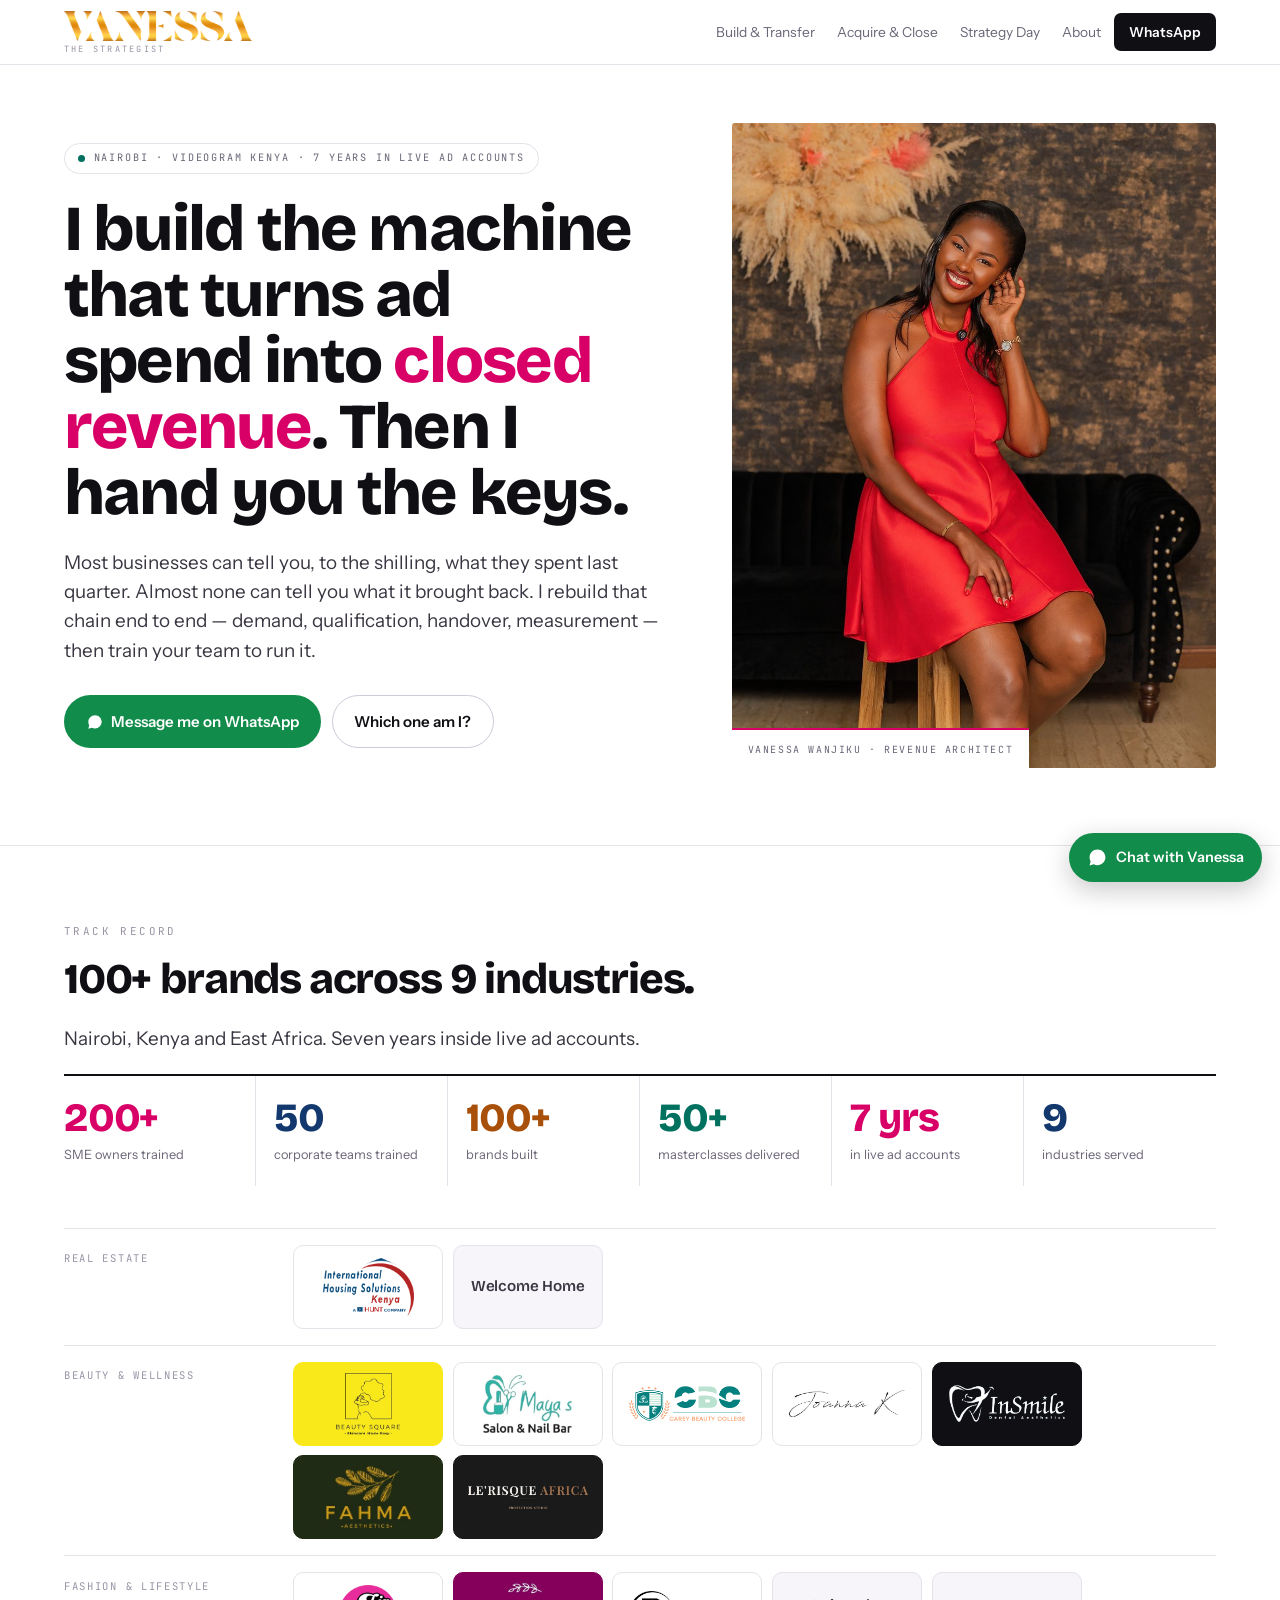
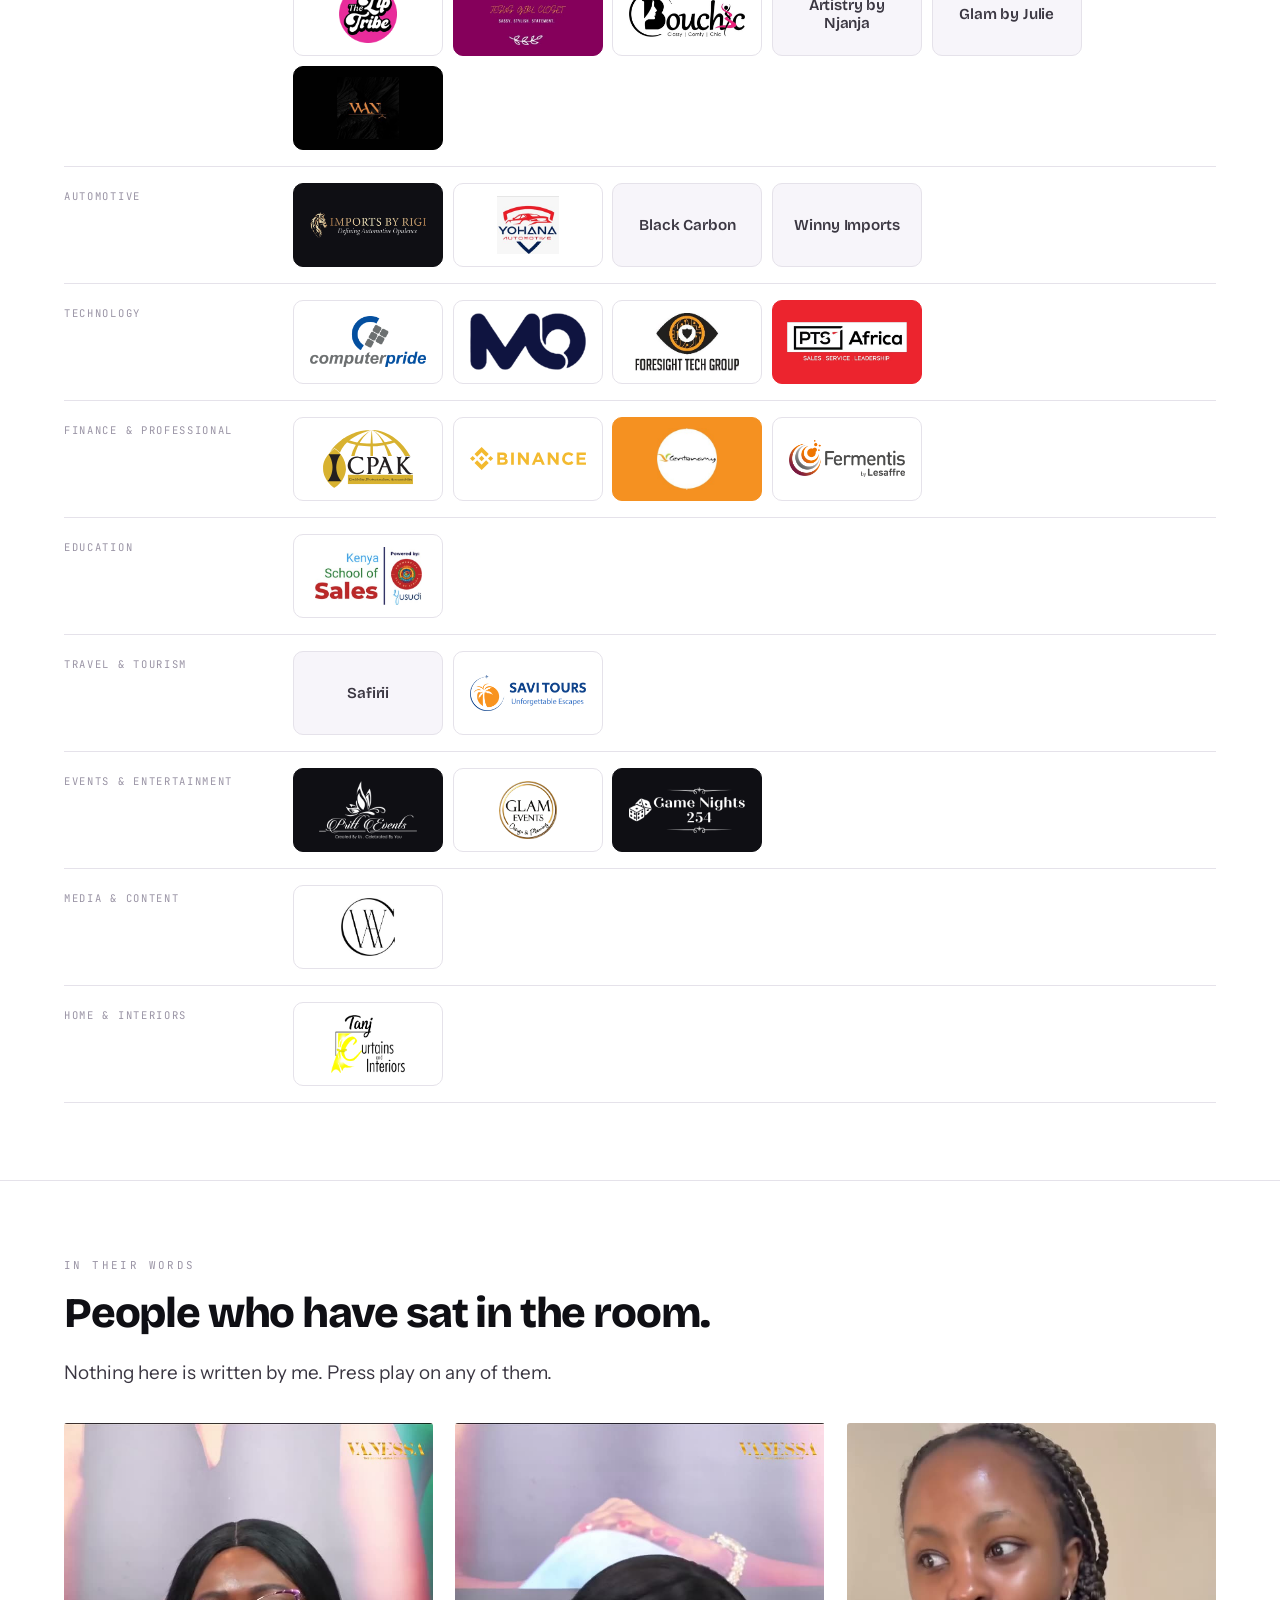
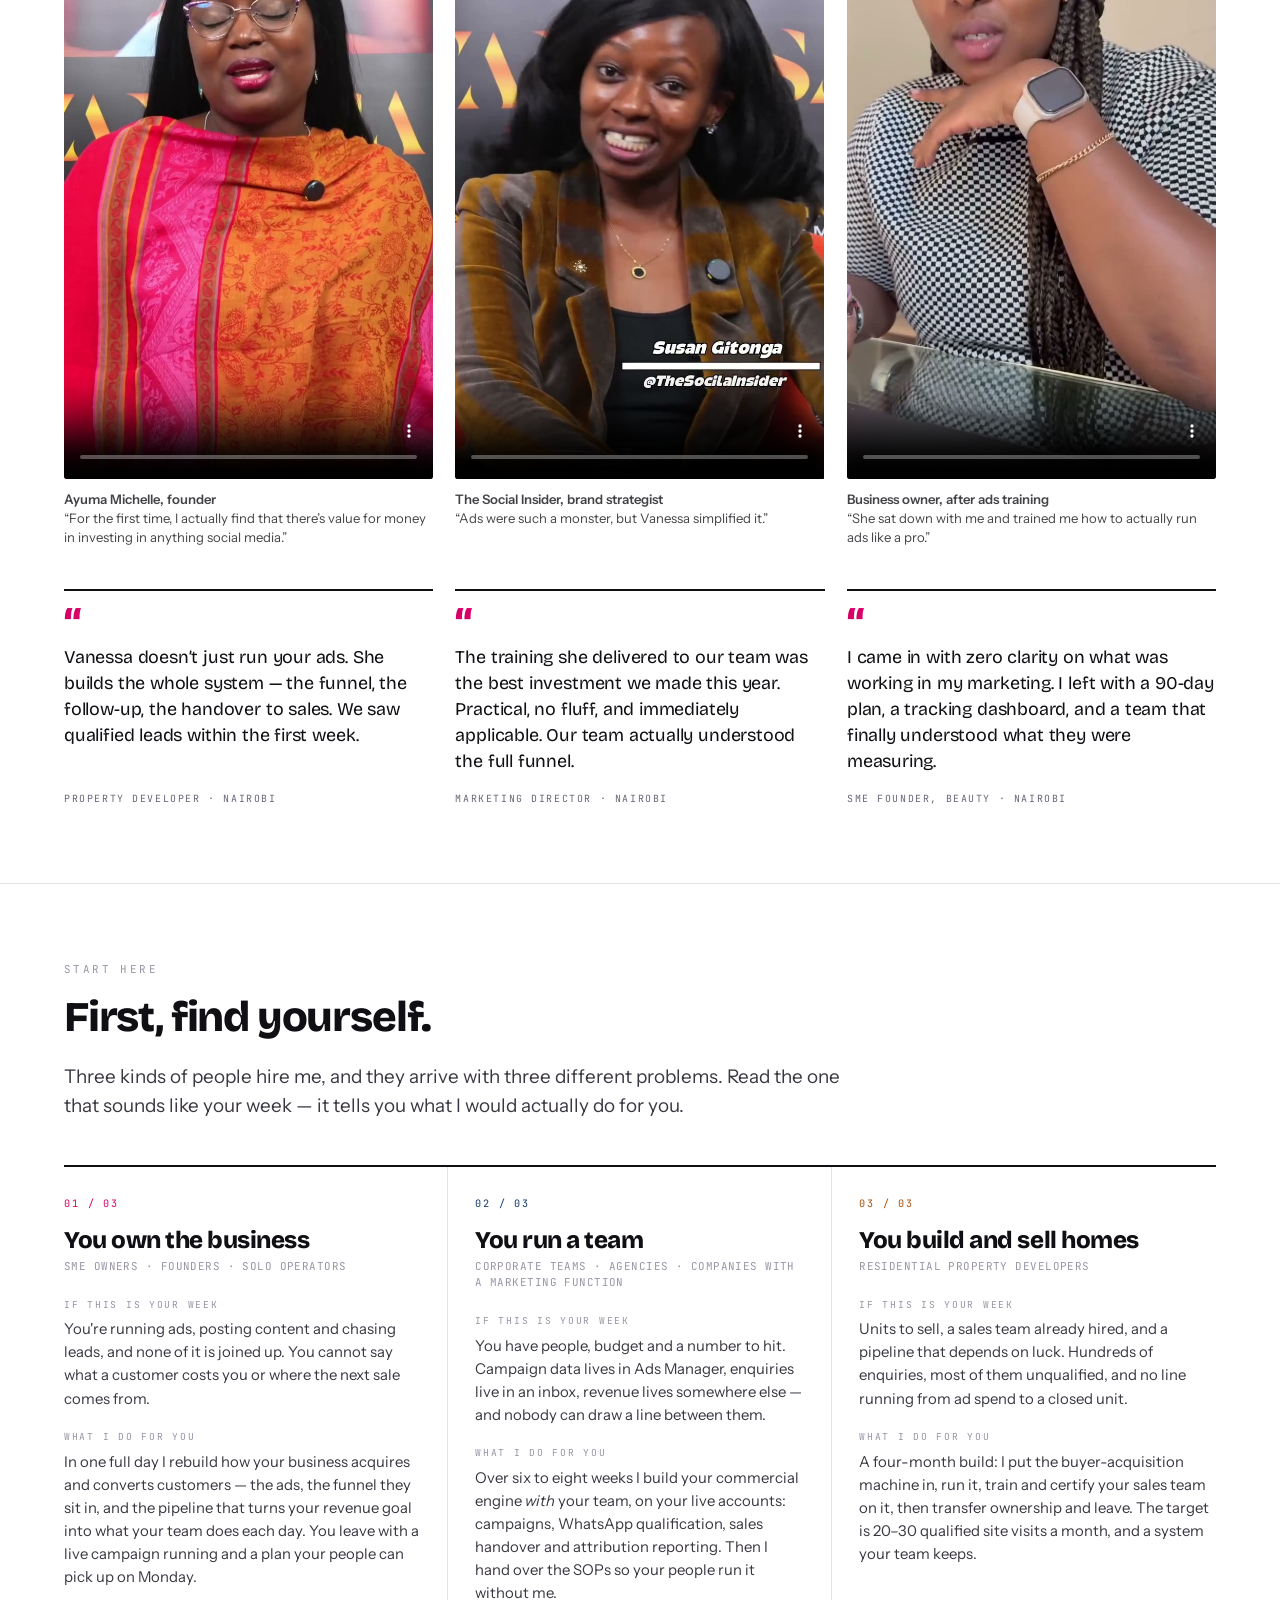
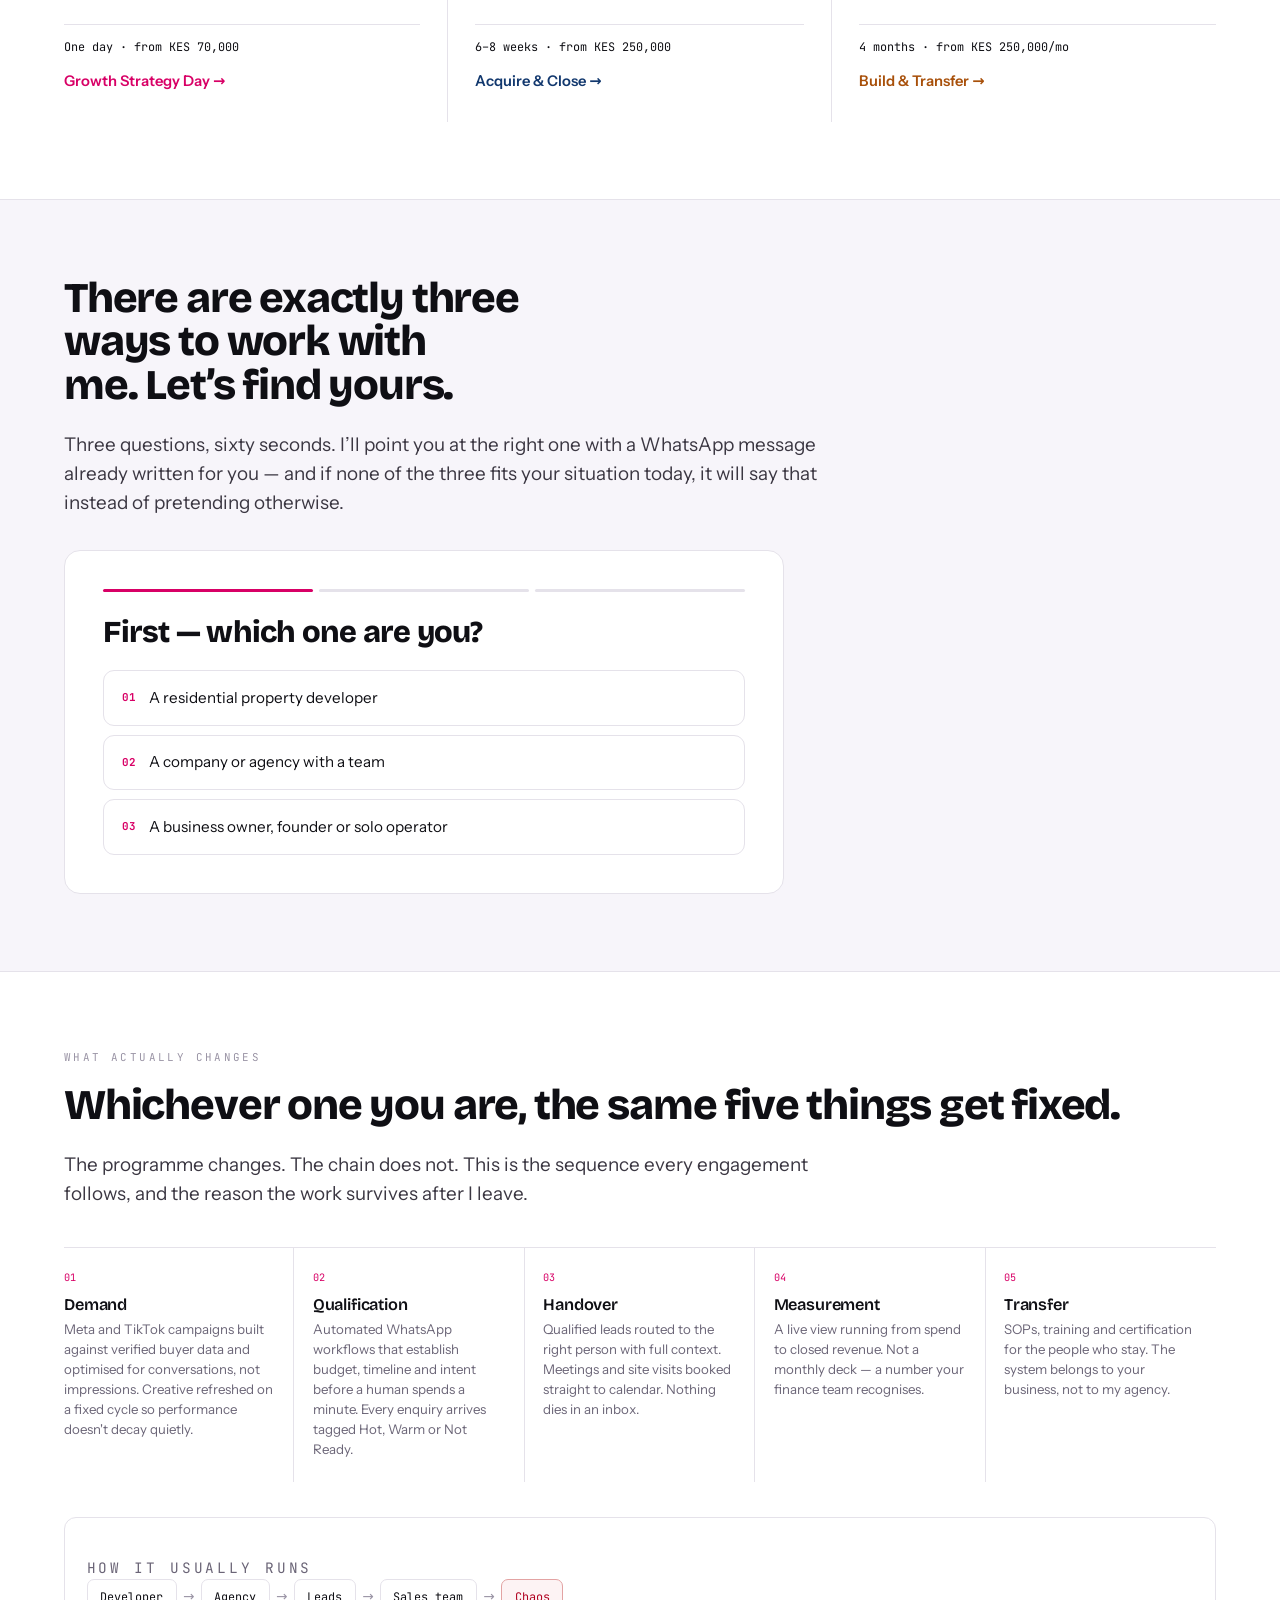
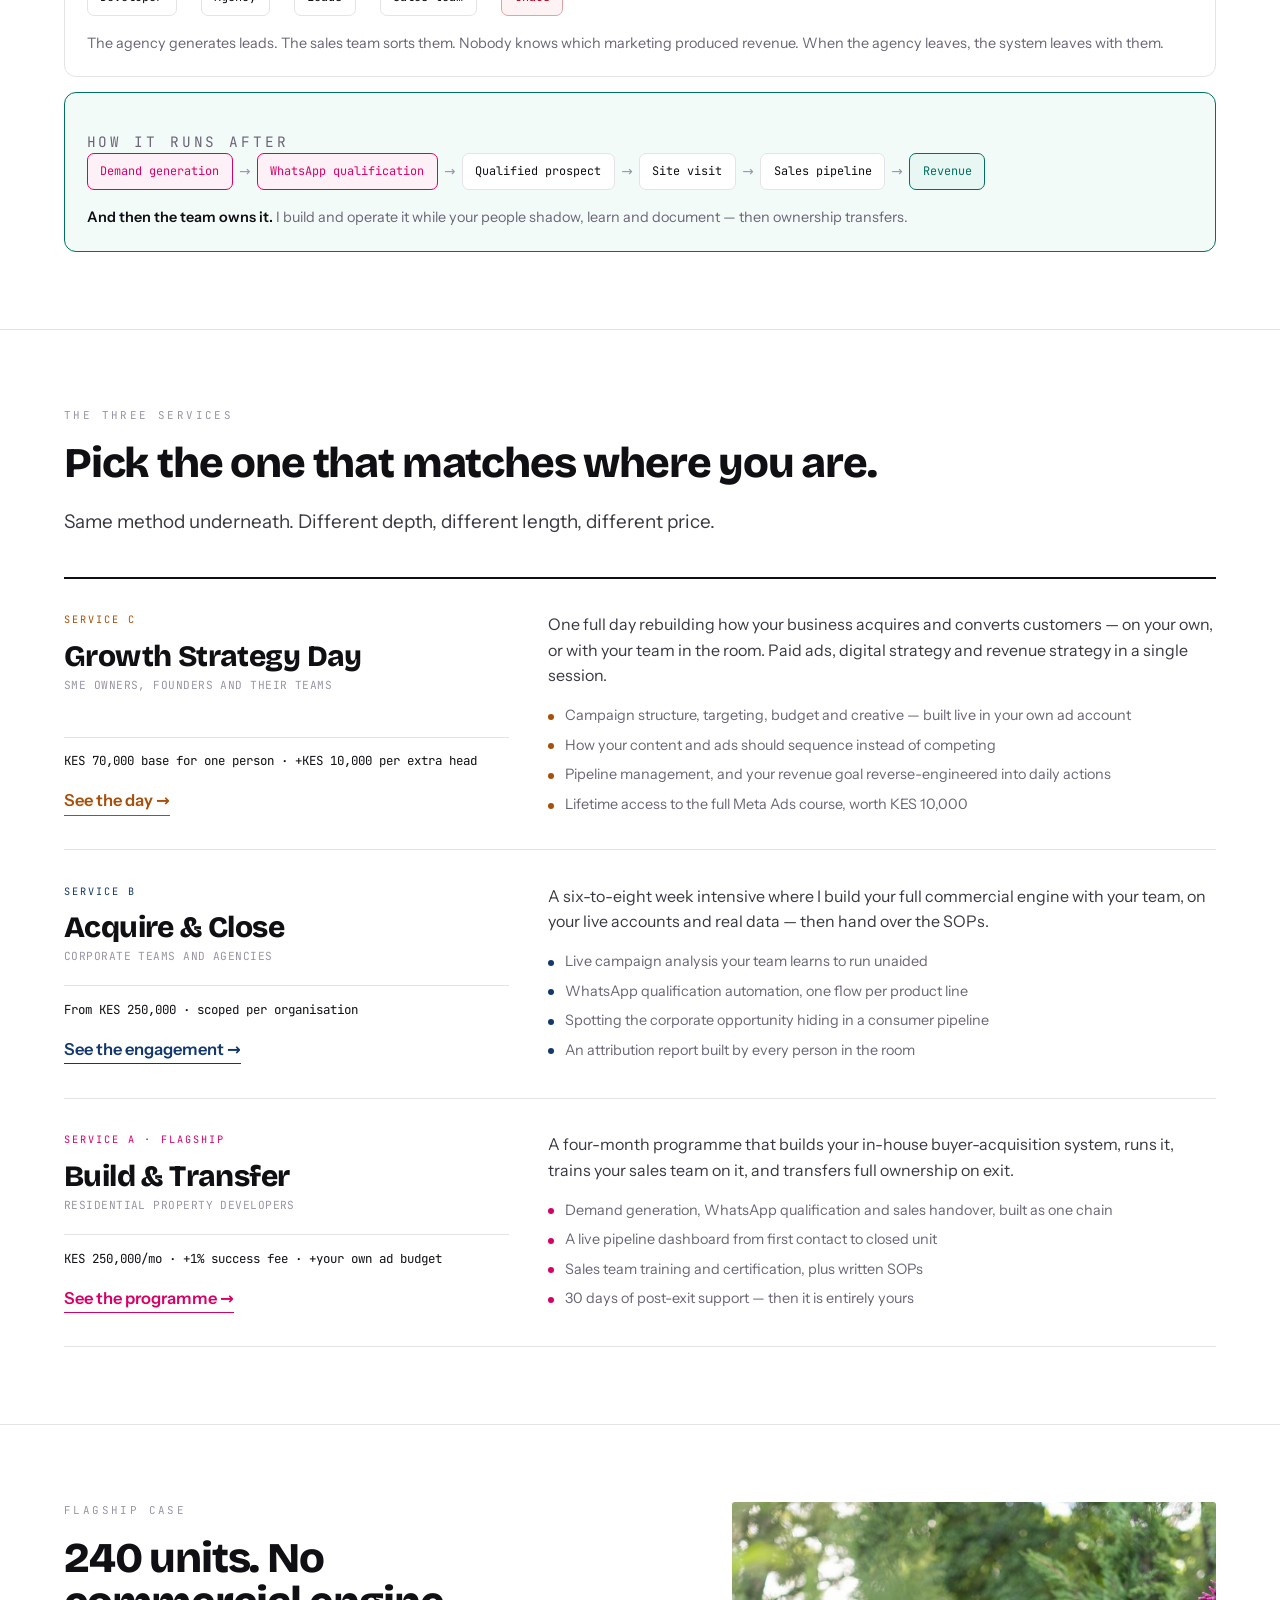
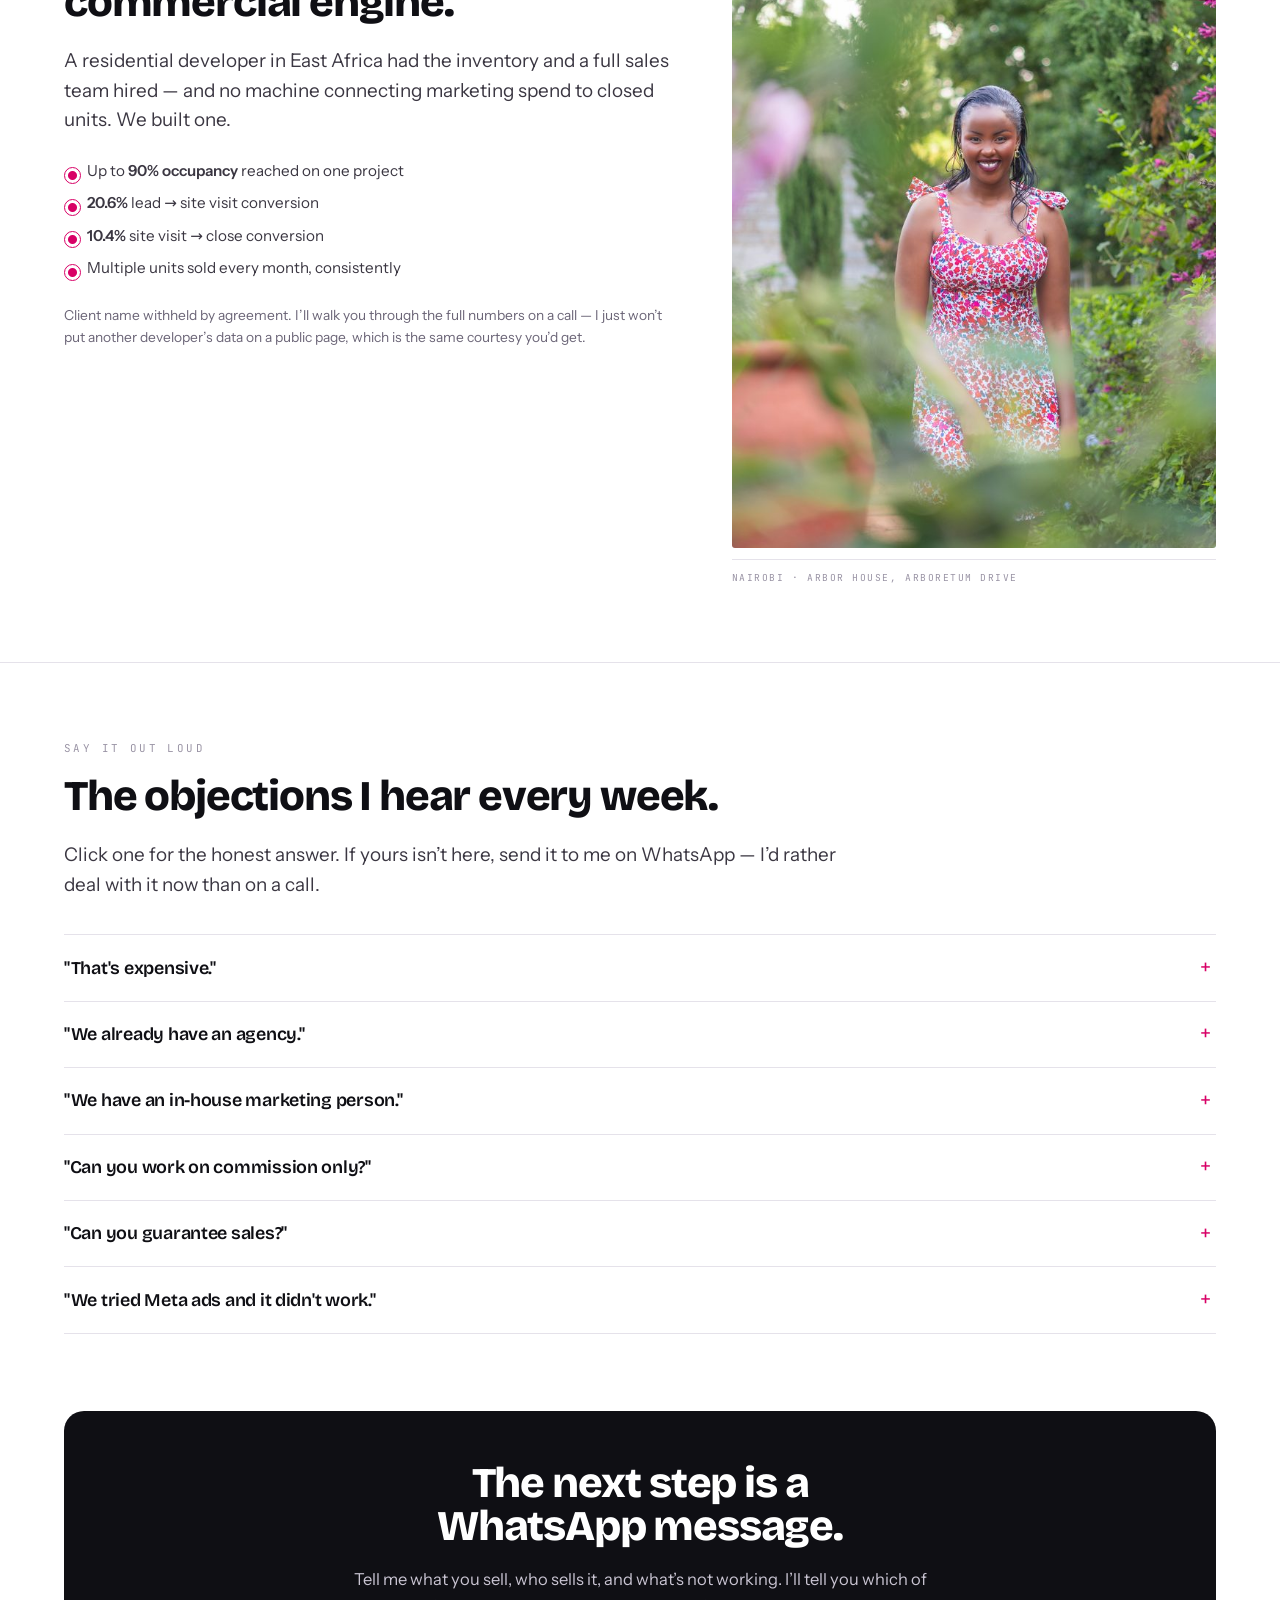
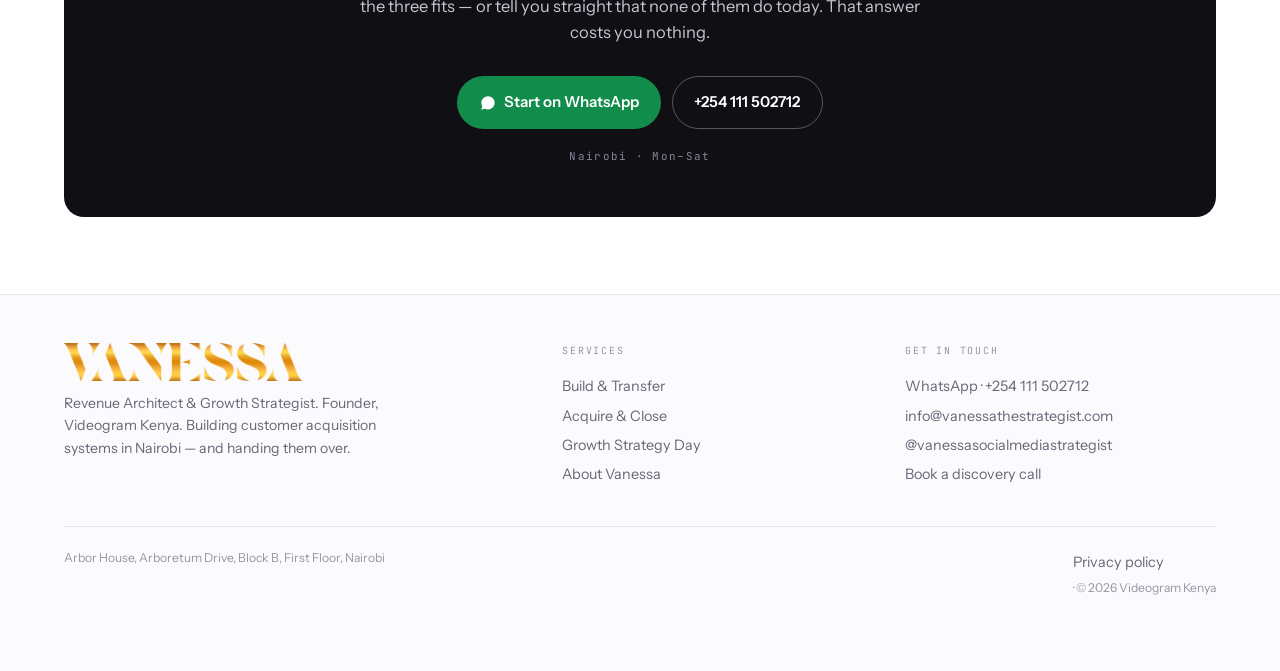
==== index.html @ af402467 "Add Google Tag Manager (GTM-P5KF3FN9) to home and thank-you pages Co-Authored-By: Claude Sonnet 5.5 " ====
<!doctype html>
<html lang="en">
<head>
<!-- Google Tag Manager -->
<script>(function(w,d,s,l,i){w[l]=w[l]||[];w[l].push({'gtm.start':
new Date().getTime(),event:'gtm.js'});var f=d.getElementsByTagName(s)[0],
j=d.createElement(s),dl=l!='dataLayer'?'&l='+l:'';j.async=true;j.src=
'https://www.googletagmanager.com/gtm.js?id='+i+dl;f.parentNode.insertBefore(j,f);
})(window,document,'script','dataLayer','GTM-P5KF3FN9');</script>
<!-- End Google Tag Manager -->
<meta charset="utf-8">
<meta name="viewport" content="width=device-width, initial-scale=1">
<meta name="theme-color" content="#FFFFFF">
<link rel="icon" href="/favicon.ico?v=2" sizes="48x48">
<link rel="icon" type="image/png" sizes="32x32" href="/favicon-32x32.png?v=2">
<link rel="icon" type="image/png" sizes="192x192" href="/icon-192.png?v=2">
<link rel="apple-touch-icon" href="/apple-touch-icon.png?v=2">
<meta name="description" content="Vanessa Wanjiku builds revenue systems for businesses in Kenya. Build &amp; Transfer for residential developers, Acquire &amp; Close for company teams, and the Growth Strategy Day for business owners.">
<title>Vanessa The Strategist</title>
<style>@font-face{font-family:"Bricolage Grotesque";src:url([data-uri]) format("woff2");font-weight:400;font-style:normal;font-display:swap}
@font-face{font-family:"Bricolage Grotesque";src:url([data-uri]) format("woff2");font-weight:600;font-style:normal;font-display:swap}
@font-face{font-family:"Bricolage Grotesque";src:url([data-uri]) format("woff2");font-weight:800;font-style:normal;font-display:swap}
@font-face{font-family:"Instrument Sans";src:url([data-uri]) format("woff2");font-weight:400;font-style:normal;font-display:swap}
@font-face{font-family:"Instrument Sans";src:url([data-uri]) format("woff2");font-weight:500;font-style:normal;font-display:swap}
@font-face{font-family:"Instrument Sans";src:url([data-uri]) format("woff2");font-weight:600;font-style:normal;font-display:swap}
@font-face{font-family:"Instrument Sans";src:url([data-uri]) format("woff2");font-weight:400;font-style:italic;font-display:swap}
@font-face{font-family:"JetBrains Mono";src:url([data-uri]) format("woff2");font-weight:400;font-style:normal;font-display:swap}
@font-face{font-family:"JetBrains Mono";src:url([data-uri]) format("woff2");font-weight:700;font-style:normal;font-display:swap}








:root{
  --paper:#FFFFFF; --wash:#F7F5FA; --wash2:#FBFAFC;
  --ink:#0F0F14; --ink2:#3B3742; --soft:#6B6577; --faint:#9A94A5;
  --rule:#E5E2EA; --rule2:#CFC9D8;
  --mag:#D80066; --blue:#12386E; --tan:#A8500A; --green:#00705F; --wa:#128C4A;
  --acc:var(--mag);
  --dsp:"Bricolage Grotesque","Trebuchet MS",sans-serif;
  --bdy:"Instrument Sans",system-ui,-apple-system,"Segoe UI",sans-serif;
  --mno:"JetBrains Mono",ui-monospace,Menlo,monospace;
  --wrap:1160px;
}
*{box-sizing:border-box;margin:0;padding:0}
html{color-scheme:light;scroll-behavior:smooth}
body{background:var(--paper);color:var(--ink);font-family:var(--bdy);font-size:16.5px;line-height:1.6;-webkit-font-smoothing:antialiased;overflow-x:hidden}
img{max-width:100%;display:block}
a{color:inherit}
:focus-visible{outline:2px solid var(--blue);outline-offset:3px;border-radius:4px}
h1,h2,h3,h4{font-family:var(--dsp);font-weight:800;letter-spacing:-.028em;line-height:1.03;text-wrap:balance}
h1{font-size:clamp(2.3rem,5vw,4.1rem)}
h2{font-size:clamp(1.75rem,3.3vw,2.65rem)}
h3{font-size:1.35rem;letter-spacing:-.02em}
h4{font-size:1.02rem;font-weight:600;letter-spacing:-.01em}
p{margin:0 0 1em}
.wrap{width:min(var(--wrap),90vw);margin-inline:auto}
.narrow{width:min(760px,90vw);margin-inline:auto}
section{padding:clamp(3rem,6vw,5.4rem) 0;border-top:1px solid var(--rule);scroll-margin-top:80px}
section.plain{border-top:0}
.eye{font-family:var(--mno);font-size:.68rem;letter-spacing:.22em;text-transform:uppercase;color:var(--acc);margin:0 0 1.1rem}
.kick{font-family:var(--mno);font-size:.68rem;letter-spacing:.22em;text-transform:uppercase;color:var(--faint);margin:0 0 1.1rem}
.lead{font-size:clamp(1.02rem,1.5vw,1.18rem);color:var(--ink2);max-width:62ch;line-height:1.55;margin-top:1.4rem}
.mut{color:var(--soft)}
.mono{font-family:var(--mno);font-variant-numeric:tabular-nums}
.small{font-size:.86rem;color:var(--soft)}

/* nav */
header.nav{position:sticky;top:0;z-index:60;background:rgba(255,255,255,.93);backdrop-filter:blur(12px);border-bottom:1px solid var(--rule)}
.navin{display:flex;align-items:center;height:64px;gap:1rem}
.brand{display:flex;flex-direction:column;line-height:1;text-decoration:none;flex:0 0 auto}
.brand b{font-family:var(--dsp);font-weight:800;font-size:1.02rem;letter-spacing:-.02em}
.brand span{font-family:var(--mno);font-size:.54rem;letter-spacing:.26em;color:var(--faint);margin-top:4px;text-transform:uppercase}
.nl{display:flex;gap:.15rem;margin-left:auto;align-items:center}
.nl a{font-size:.86rem;text-decoration:none;color:var(--soft);padding:.42rem .62rem;border-radius:7px;white-space:nowrap;transition:color .16s,background .16s}
.nl a:hover{color:var(--ink);background:var(--wash)}
.nl a.on{color:var(--ink)}
.nl a.on::after{content:"";display:block;height:2px;background:var(--acc);border-radius:2px;margin-top:3px}
.navcta{background:var(--ink)!important;color:#fff!important;border-radius:999px;padding:.52rem .95rem!important;font-weight:600}
.navcta:hover{background:var(--mag)!important}
.burger{display:none;margin-left:auto;background:none;border:1px solid var(--rule2);color:var(--ink);border-radius:8px;padding:.4rem .6rem;font:inherit;font-size:.8rem;cursor:pointer}
@media(max-width:900px){
  .nl{position:fixed;inset:64px 0 auto 0;flex-direction:column;align-items:stretch;background:#fff;border-bottom:1px solid var(--rule);padding:.6rem 5vw 1.1rem;gap:.1rem;display:none}
  .nl.open{display:flex}
  .nl a{padding:.75rem .2rem;font-size:1rem}
  .navcta{text-align:center;margin-top:.6rem;padding:.75rem!important}
  .burger{display:block}
}

/* buttons */
.btnrow{display:flex;flex-wrap:wrap;gap:.65rem;margin-top:1.9rem;align-items:center}
.btn{display:inline-flex;align-items:center;gap:.5rem;font-weight:600;font-size:.94rem;padding:.84rem 1.35rem;border-radius:999px;text-decoration:none;border:1px solid transparent;cursor:pointer;transition:transform .15s,background .15s,border-color .15s}
.btn:hover{transform:translateY(-2px)}
.btn-wa{background:var(--wa);color:#fff}
.btn-dark{background:var(--ink);color:#fff}
.btn-acc{background:var(--acc);color:#fff}
.btn-ghost{border-color:var(--rule2);color:var(--ink);background:#fff}
.btn-ghost:hover{border-color:var(--ink)}
.btn svg{width:16px;height:16px;fill:currentColor;flex:0 0 auto}
.link{font-weight:600;color:var(--acc);text-decoration:none;border-bottom:1px solid currentColor;padding-bottom:1px}

/* hero */
.hero{padding-top:clamp(2.2rem,4.5vw,3.6rem);border-top:0}
.heroin{display:grid;grid-template-columns:1.12fr .88fr;gap:clamp(1.8rem,4vw,3.6rem);align-items:center}
.herofig{position:relative}
.herofig img{width:100%;border-radius:3px}
.herofig figcaption{position:absolute;left:0;bottom:-1px;background:#fff;border-top:2px solid var(--mag);padding:.75rem 1rem;font-family:var(--mno);font-size:.62rem;letter-spacing:.16em;text-transform:uppercase;color:var(--soft);max-width:78%}
.flag{display:inline-flex;align-items:center;gap:.55rem;font-family:var(--mno);font-size:.64rem;letter-spacing:.18em;text-transform:uppercase;color:var(--soft);border:1px solid var(--rule);border-radius:999px;padding:.38rem .8rem;margin-bottom:1.4rem}
.dot{width:7px;height:7px;border-radius:50%;background:var(--green)}
@media(max-width:900px){.heroin{grid-template-columns:1fr}.herofig{order:-1;max-width:440px}}

/* personas */
.pgrid{display:grid;grid-template-columns:repeat(3,1fr);margin-top:2.8rem;border-top:2px solid var(--ink)}
.pers{padding:1.8rem 1.7rem 1.8rem 0;border-right:1px solid var(--rule);display:flex;flex-direction:column}
.pers+.pers{padding-left:1.7rem}
.pers:last-child{border-right:0;padding-right:0}
.pers.t-mag{--acc:var(--mag)}.pers.t-blue{--acc:var(--blue)}.pers.t-tan{--acc:var(--tan)}
.pnum{font-family:var(--mno);font-size:.64rem;letter-spacing:.18em;color:var(--acc);margin-bottom:.95rem}
.plabel{font-size:1.5rem;margin-bottom:.35rem}
.pwho{font-family:var(--mno);font-size:.68rem;letter-spacing:.04em;color:var(--faint);margin-bottom:1.4rem;text-transform:uppercase;line-height:1.5}
.pblk{margin-bottom:1.15rem}
.pk{font-family:var(--mno);font-size:.6rem;letter-spacing:.18em;text-transform:uppercase;color:var(--faint);margin-bottom:.4rem}
.ptext{font-size:.93rem;color:var(--ink2);line-height:1.55;margin:0}
.pproof{font-family:var(--mno);font-size:.74rem;color:var(--ink);border-top:1px solid var(--rule);padding-top:.85rem;margin:auto 0 .8rem}
.plink{font-weight:600;font-size:.92rem;color:var(--acc);text-decoration:none;align-self:flex-start}
.plink:hover{text-decoration:underline}
@media(max-width:900px){.pgrid{grid-template-columns:1fr}.pers{border-right:0;border-bottom:1px solid var(--rule);padding:1.5rem 0!important}.pers:last-child{border-bottom:0}}

/* quiz */
.route{background:var(--wash)}
.quiz{background:#fff;border:1px solid var(--rule);border-radius:16px;padding:clamp(1.5rem,3vw,2.4rem);margin-top:2rem}
.qprog{display:flex;gap:.4rem;margin-bottom:1.5rem}
.qprog i{height:3px;flex:1;background:var(--rule);border-radius:2px}
.qprog i.on{background:var(--mag)}
.qq{font-family:var(--dsp);font-size:clamp(1.3rem,2.6vw,1.9rem);font-weight:800;letter-spacing:-.025em;margin-bottom:1.3rem;line-height:1.1}
.qopts{display:grid;gap:.55rem}
.qopt{text-align:left;background:#fff;border:1px solid var(--rule);color:var(--ink);border-radius:11px;padding:.92rem 1.1rem;font:inherit;font-size:.95rem;cursor:pointer;display:flex;align-items:center;gap:.8rem;transition:border-color .15s,transform .15s,background .15s}
.qopt:hover{border-color:var(--mag);background:var(--wash2);transform:translateX(3px)}
.qopt b{font-family:var(--mno);font-size:.68rem;color:var(--mag)}
.qback{background:none;border:0;color:var(--faint);font:inherit;font-size:.82rem;cursor:pointer;margin-top:1.1rem;padding:0}
.qback:hover{color:var(--ink)}
.qres .tag{font-family:var(--mno);font-size:.64rem;letter-spacing:.2em;text-transform:uppercase;color:var(--acc);margin-bottom:.7rem}
.qres h3{font-size:clamp(1.4rem,2.8vw,2rem);margin-bottom:.7rem}
.qres p{color:var(--ink2)}

/* moves */
.moves{display:grid;grid-template-columns:repeat(5,1fr);margin-top:2.4rem;border-top:1px solid var(--rule)}
.move{padding:1.4rem 1.15rem 1.4rem 0;border-right:1px solid var(--rule)}
.move+.move{padding-left:1.15rem}
.move:last-child{border-right:0}
.mn{font-family:var(--mno);font-size:.64rem;color:var(--mag);display:block;margin-bottom:.65rem}
.move h4{margin-bottom:.4rem}
.move p{font-size:.83rem;color:var(--soft);line-height:1.5;margin:0}
@media(max-width:900px){.moves{grid-template-columns:1fr 1fr}.move{border-right:0;border-bottom:1px solid var(--rule);padding:1.2rem 0!important}}
@media(max-width:560px){.moves{grid-template-columns:1fr}}

/* models */
.model{border:1px solid var(--rule);border-radius:12px;padding:1.35rem;background:#fff}
.model+.model{margin-top:.9rem}
.model.new{border-color:var(--green);background:#F3FBF9}
.mk{font-family:var(--mno);font-size:.62rem;letter-spacing:.2em;text-transform:uppercase;color:var(--faint);margin-bottom:.9rem}
.chain{display:flex;flex-wrap:wrap;align-items:center;gap:.4rem}
.node{font-family:var(--mno);font-size:.74rem;padding:.5rem .78rem;border:1px solid var(--rule);border-radius:7px;background:#fff;white-space:nowrap}
.node.bad{border-color:#E3A3A3;color:#B00020;background:#FDF3F4}
.node.good{border-color:var(--green);color:var(--green);background:#E9F7F4}
.node.hot{border-color:var(--mag);color:var(--mag);background:#FDF0F6}
.arw{color:var(--faint);font-size:.85rem}
.model p{margin:1rem 0 0;font-size:.9rem;color:var(--soft)}

/* stats */
.stats{display:grid;grid-template-columns:repeat(6,1fr);border-top:2px solid var(--ink);margin-top:1.3rem}
.stat{padding:1.4rem 1.15rem 1.4rem 0;border-right:1px solid var(--rule)}
.stat+.stat{padding-left:1.15rem}
.stat:last-child{border-right:0}
.stat b{display:block;font-family:var(--dsp);font-size:clamp(1.9rem,3.2vw,2.5rem);font-weight:800;letter-spacing:-.03em;line-height:1}
.s1 b{color:var(--mag)}.s2 b{color:var(--blue)}.s3 b{color:var(--tan)}.s4 b{color:var(--green)}.s5 b{color:var(--mag)}.s6 b{color:var(--blue)}
.stat span{display:block;margin-top:.5rem;font-size:.8rem;color:var(--soft);line-height:1.35}
.logos{display:flex;flex-wrap:wrap;gap:.5rem;margin-top:1.5rem}
.logos i{font-style:normal;font-family:var(--mno);font-size:.68rem;letter-spacing:.1em;text-transform:uppercase;color:var(--soft);border:1px solid var(--rule);border-radius:999px;padding:.4rem .82rem}
@media(max-width:760px){.stats{grid-template-columns:1fr 1fr}.stat{border-right:0;border-bottom:1px solid var(--rule);padding:1.1rem 0!important}}

/* services list */
.svcgrid{margin-top:2.5rem;border-top:2px solid var(--ink)}
.svc{display:grid;grid-template-columns:.88fr 1.32fr;gap:2.4rem;padding:2.1rem 0;border-bottom:1px solid var(--rule);transition:background .2s,padding .2s}
.svc.t-mag{--acc:var(--mag)}.svc.t-blue{--acc:var(--blue)}.svc.t-tan{--acc:var(--tan)}
.svc.hl{background:var(--wash);box-shadow:inset 3px 0 0 var(--acc);padding-left:1.3rem;padding-right:1.3rem}
.scol{display:flex;flex-direction:column;align-items:flex-start}
.stag{font-family:var(--mno);font-size:.64rem;letter-spacing:.2em;text-transform:uppercase;color:var(--acc);margin-bottom:.75rem}
.svc h3{font-size:1.85rem;margin-bottom:.35rem}
.swho{font-family:var(--mno);font-size:.7rem;letter-spacing:.04em;color:var(--faint);text-transform:uppercase;margin-bottom:1.2rem}
.sprice{font-family:var(--mno);font-size:.78rem;color:var(--ink);border-top:1px solid var(--rule);padding-top:.85rem;margin:auto 0 1rem;width:100%}
.sblurb{font-size:1rem;color:var(--ink2);margin:0}
.sbul{list-style:none;margin:1rem 0 0;display:grid;gap:.5rem}
.sbul li{font-size:.9rem;color:var(--soft);padding-left:1.1rem;position:relative;line-height:1.5}
.sbul li::before{content:"";position:absolute;left:0;top:.6em;width:6px;height:6px;border-radius:50%;background:var(--acc)}
@media(max-width:900px){.svc{grid-template-columns:1fr;gap:1.1rem}.sprice{margin-top:1rem}}

/* inner pages */
.hsub{border-top:0;background:linear-gradient(180deg,var(--wash2),#fff)}
.crumb{font-family:var(--mno);font-size:.66rem;letter-spacing:.16em;text-transform:uppercase;color:var(--faint);margin-bottom:1.3rem}
.crumb a{color:var(--soft);text-decoration:none}
.crumb a:hover{color:var(--acc)}
.two{display:grid;grid-template-columns:1.12fr .88fr;gap:clamp(1.6rem,4vw,3.4rem);align-items:start}
@media(max-width:900px){.two{grid-template-columns:1fr}}
.rail{border:1px solid var(--rule);border-radius:14px;padding:1.5rem;background:var(--wash2);position:sticky;top:88px}
.rail dl{display:grid;gap:.85rem}
.rail dt{font-family:var(--mno);font-size:.62rem;letter-spacing:.16em;text-transform:uppercase;color:var(--faint)}
.rail dd{font-size:.94rem;color:var(--ink)}
.rail .btn{width:100%;justify-content:center;margin-top:1.3rem}
@media(max-width:900px){.rail{position:static}}
.figside img{width:100%;border-radius:3px}
.figside figcaption{font-family:var(--mno);font-size:.6rem;letter-spacing:.16em;text-transform:uppercase;color:var(--faint);margin-top:.7rem;border-top:1px solid var(--rule);padding-top:.6rem}
.card{border:1px solid var(--rule);border-radius:13px;padding:1.5rem;background:#fff}
.card h4{margin-bottom:.5rem}
.card p{font-size:.92rem;color:var(--soft);margin:0}
.grid2{display:grid;grid-template-columns:1fr 1fr;gap:1rem}
.grid3{display:grid;grid-template-columns:repeat(3,1fr);gap:1rem}
@media(max-width:900px){.grid2,.grid3{grid-template-columns:1fr}}
.stage{font-family:var(--mno);font-size:.64rem;letter-spacing:.18em;text-transform:uppercase;color:var(--acc)}
ul.tick{list-style:none;display:grid;gap:.6rem}
ul.tick li{display:block;position:relative;padding-left:1.45rem;font-size:.95rem;color:var(--ink2);line-height:1.5}
ul.tick li::before{content:"";position:absolute;left:0;top:.42rem;width:15px;height:15px;border-radius:50%;border:1px solid var(--acc);background:radial-gradient(circle at 50% 50%,var(--acc) 0 4px,transparent 5px)}
ul.plain{list-style:none;display:grid;gap:.5rem}
ul.plain li{font-size:.93rem;color:var(--soft);padding-left:1.05rem;position:relative}
ul.plain li::before{content:"—";position:absolute;left:0;color:var(--faint)}
.note{border-left:2px solid var(--acc);background:var(--wash);padding:1.05rem 1.3rem;border-radius:0 10px 10px 0;font-size:.94rem;color:var(--ink2);margin-top:1.4rem}
.note b{color:var(--ink)}
.plines{display:grid;grid-template-columns:repeat(3,1fr);gap:1rem;margin-top:2.1rem}
@media(max-width:900px){.plines{grid-template-columns:1fr}}
.pline{border:1px solid var(--rule);border-radius:13px;padding:1.5rem;background:#fff}
.pline em{font-style:normal;font-family:var(--mno);font-size:.62rem;letter-spacing:.18em;text-transform:uppercase;color:var(--faint);display:block;margin-bottom:.85rem}
.pline b{display:block;font-family:var(--dsp);font-size:clamp(1.35rem,2.4vw,1.85rem);font-weight:800;letter-spacing:-.025em;line-height:1.08}
.pline p{font-size:.86rem;color:var(--soft);margin:.7rem 0 0}
.pline.hi{border-color:var(--acc)}
.pline.hi b{color:var(--acc)}
.tw{border:1px solid var(--rule);border-radius:13px;overflow-x:auto}
table{border-collapse:collapse;width:100%;min-width:520px;font-size:.9rem}
th{text-align:left;font-family:var(--mno);font-size:.62rem;letter-spacing:.16em;text-transform:uppercase;color:var(--faint);font-weight:400;padding:.9rem 1.1rem;background:var(--wash);border-bottom:1px solid var(--rule)}
td{padding:.95rem 1.1rem;border-bottom:1px solid var(--rule);color:var(--ink2);vertical-align:top;line-height:1.5}
tr:last-child td{border-bottom:0}
td:first-child{color:var(--ink);font-weight:500}

/* On a phone the two-column table ran off the side and the second column could not be read.
   Each row becomes a small card instead: the capability, then what it looks like. 28 Sep 2026. */
@media(max-width:640px){
 .tw{border:0;border-radius:0;overflow:visible}
 .tw table,.tw tbody,.tw tr,.tw td{display:block;width:100%}
 .tw thead{display:none}
 .tw tr{border:1px solid var(--rule);border-radius:13px;margin-bottom:.75rem}
 .tw td{border-bottom:0;padding:.7rem 1rem}
 .tw td:first-child{font-weight:600;color:var(--ink);padding-bottom:.15rem}
 .tw td:last-child{padding-top:0;font-size:.92rem}
}

/* client proof: clips and photos, added 28 Sep 2026 */
.proofs{display:grid;grid-template-columns:repeat(auto-fit,minmax(230px,1fr));gap:1.4rem;margin-top:2.2rem}
.proof{margin:0}
.proof video{width:100%;aspect-ratio:9/16;object-fit:cover;border-radius:3px;background:#000;display:block}
.proof.wide video{aspect-ratio:16/9}
.proof figcaption{margin-top:.7rem;font-size:.82rem;line-height:1.45;opacity:.78}
.proof figcaption b{display:block;opacity:1;font-weight:600}
.shots{display:grid;grid-template-columns:repeat(auto-fit,minmax(220px,1fr));gap:1rem;margin-top:2rem}
.shots figure{margin:0}
.shots figure{display:flex;flex-direction:column}
.shots img{width:100%;aspect-ratio:4/5;object-fit:cover;border-radius:3px;display:block}
.shots figcaption{margin-top:.6rem;font-size:.8rem;opacity:.75}
@media(max-width:640px){.proofs{grid-template-columns:1fr 1fr;gap:.9rem}.proof figcaption{font-size:.75rem}}

/* objections */
.objs{border-top:1px solid var(--rule);margin-top:2.2rem}
.obj{border-bottom:1px solid var(--rule)}
.objq{width:100%;text-align:left;background:none;border:0;font:inherit;cursor:pointer;padding:1.15rem 2.4rem 1.15rem 0;position:relative;display:block;color:var(--ink)}
.objq q{font-family:var(--dsp);font-size:1.12rem;font-weight:600;letter-spacing:-.015em;quotes:'"' '"'}
.objq::after{content:"+";position:absolute;right:.3rem;top:1.05rem;font-family:var(--mno);color:var(--mag);font-size:1.15rem;transition:transform .22s}
.obj.open .objq::after{transform:rotate(45deg)}
.objq:hover q{color:var(--mag)}
.obja{max-height:0;overflow:hidden;transition:max-height .3s ease}
.obj.open .obja{max-height:340px}
.obja p{font-size:.94rem;color:var(--soft);padding:0 2.4rem 1.2rem 0;margin:0}

/* faq */
.faq{border-top:1px solid var(--rule)}
details{border-bottom:1px solid var(--rule)}
summary{cursor:pointer;padding:1.05rem 2.2rem 1.05rem 0;font-weight:600;font-size:1rem;list-style:none;position:relative}
summary::-webkit-details-marker{display:none}
summary::after{content:"+";position:absolute;right:.35rem;top:1rem;font-family:var(--mno);color:var(--acc);font-size:1.15rem;transition:transform .22s}
details[open] summary::after{transform:rotate(45deg)}
summary:hover{color:var(--acc)}
details p{font-size:.94rem;color:var(--soft);padding-right:2rem;margin:0 0 1.1rem}

/* cta + footer */
.ctabox{background:var(--ink);color:#fff;border-radius:20px;padding:clamp(2rem,4vw,3.4rem);text-align:center}
.ctabox h2{color:#fff;max-width:20ch;margin-inline:auto}
.ctabox p{color:#C9C4D2;max-width:54ch;margin:1.1rem auto 0}
.ctabox .btnrow{justify-content:center}
.ctabox .btn-ghost{border-color:rgba(255,255,255,.3);color:#fff;background:transparent}
.ctabox small{display:block;margin-top:1.2rem;font-family:var(--mno);font-size:.68rem;letter-spacing:.12em;color:#8A8496}
footer{border-top:1px solid var(--rule);padding:3rem 0 4.6rem;background:var(--wash2)}
.fgrid{display:grid;grid-template-columns:1.5fr 1fr 1fr;gap:2rem}
@media(max-width:800px){.fgrid{grid-template-columns:1fr}}
footer h5{font-family:var(--mno);font-size:.62rem;letter-spacing:.18em;text-transform:uppercase;color:var(--faint);margin-bottom:.85rem;font-weight:400}
footer a{color:var(--soft);text-decoration:none;font-size:.9rem;display:block;padding:.2rem 0}
footer a:hover{color:var(--mag)}
.fbrand b{font-family:var(--dsp);font-size:1.25rem;font-weight:800;display:block}
.fbrand p{font-size:.88rem;color:var(--soft);max-width:36ch;margin-top:.7rem}
.fine{margin-top:2.3rem;padding-top:1.3rem;border-top:1px solid var(--rule);font-size:.76rem;color:var(--faint);display:flex;flex-wrap:wrap;gap:1rem;justify-content:space-between}

/* float */
.float{position:fixed;right:18px;bottom:18px;z-index:70;display:inline-flex;align-items:center;gap:.55rem;background:var(--wa);color:#fff;font-weight:600;font-size:.9rem;padding:.8rem 1.15rem;border-radius:999px;text-decoration:none;box-shadow:0 8px 26px rgba(15,15,20,.22);transition:transform .18s}
.float:hover{transform:translateY(-2px)}
.float svg{width:19px;height:19px;fill:currentColor}
@media(max-width:520px){.float span{display:none}.float{padding:.95rem;right:14px;bottom:14px}}

/* routing */
.page{display:none}
.page.active{display:block;animation:fade .3s ease}
@keyframes fade{from{opacity:0;transform:translateY(6px)}to{opacity:1;transform:none}}
@media (prefers-reduced-motion:reduce){*{animation-duration:.01ms!important;transition-duration:.01ms!important}html{scroll-behavior:auto}}

.ph{background-size:cover;background-position:center top;border-radius:3px;width:100%}
.ph-9395c374{background-image:url([data-uri]);aspect-ratio:900/1200}
.ph-2cc36d92{background-image:url([data-uri]);aspect-ratio:660/880}
.ph-1043c6c5{background-image:url([data-uri]);aspect-ratio:720/1080}
.ph-9327b9e8{background-image:url([data-uri]);aspect-ratio:720/960}
.ph-1a0a0b99{background-image:url([data-uri]);aspect-ratio:720/960}
.ph-607a1678{background-image:url([data-uri]);aspect-ratio:860/1146}
.ph-dfd0a07c{background-image:url([data-uri]);aspect-ratio:660/880}
/* ---- mobile refinements, 3 September 2026 -----------------------------------
   Nothing here changes the layout, the colours or the type. Each rule fixes
   something that only goes wrong on a phone. */

/* iOS quietly enlarges body text when a phone is turned sideways, which breaks the
   careful type scale above. This is the only way to stop it. */
html{-webkit-text-size-adjust:100%;text-size-adjust:100%}

/* Tapping anything showed the browser's default grey flash. This is the same
   gesture in Vanessa's pink instead. */
a,button{-webkit-tap-highlight-color:rgba(216,0,102,.14)}

/* An email address or a long word cannot drag the page sideways on a narrow screen. */
body{overflow-wrap:break-word}

@media(max-width:900px){
  /* The menu button is the only navigation on a phone and its touch area was 35px,
     under the 44px people reliably hit. The visible button is left exactly as it
     was; an invisible pad around it does the work. */
  .burger{position:relative}
  .burger::after{content:"";position:absolute;inset:-5px -7px}

  /* The card links ("Build & Transfer") were 24px tall. Padding makes the touch
     area 45px and the matching negative margin puts the text back where it was, so
     the card looks identical. */
  .plink{padding:.68rem 0;margin:-.68rem 0}

  /* The breadcrumb is an inline link, so vertical padding grows what you can tap
     without moving anything on the line. */
  .crumb a{padding:.95rem .3rem}
}

/* ---- brand mark, added 3 September 2026 -------------------------------------
   Vanessa's gold wordmark, cropped out of her supplied logo file. The tagline half
   of her lockup is left out on purpose: at header size it is about four pixels tall
   and unreadable. The small "THE STRATEGIST" line under it is the site's own text,
   exactly as it was before. */
.brand .blogo{height:30px;width:auto;display:block}
.fbrand .flogo{height:38px;width:auto;display:block;margin-bottom:.55rem}
/* The footer name is kept for screen readers and search engines, hidden on screen
   because the picture above it says the same thing. */
.vh{position:absolute;width:1px;height:1px;overflow:hidden;clip:rect(0 0 0 0);white-space:nowrap}
@media(max-width:900px){
  .brand .blogo{height:26px}
  .fbrand .flogo{height:32px}
}
.legal{padding-top:1.2rem}
.legal .wrap{max-width:70ch}
.legal h2{font-size:clamp(1.35rem,2.4vw,1.75rem);margin:2.6rem 0 .8rem}
.legal h2:first-child{margin-top:0}
.legal h3{font-size:1.08rem;letter-spacing:-.01em;margin:1.6rem 0 .45rem}
.legal p,.legal li{color:var(--ink2);line-height:1.65}
.legal p+p{margin-top:.8rem}
.legal ul{margin:.6rem 0 0 1.2rem;display:grid;gap:.4rem}
.legal a{color:var(--acc)}
.legal-date{font-family:var(--mno);font-size:.72rem;letter-spacing:.08em;color:var(--faint);margin-top:1.1rem}

/* client names under the numbers, 29 Sep 2026 */
.clients{margin-top:2.6rem}
.cgroup{display:grid;grid-template-columns:minmax(150px,210px) 1fr;gap:1.2rem;padding:1rem 0;border-top:1px solid var(--rule)}
.cgroup:last-child{border-bottom:1px solid var(--rule)}
.cgroup p{margin:0}
.cgroup .cind{font-family:var(--mno);font-size:.66rem;letter-spacing:.16em;text-transform:uppercase;color:var(--faint);padding-top:.35rem}
.cgroup .cnames{font-family:var(--dsp);font-size:clamp(1.02rem,1.5vw,1.2rem);font-weight:600;letter-spacing:-.01em;color:var(--ink);line-height:1.5}
.cgroup .cnames i{font-style:normal;color:var(--rule2);margin:0 .5rem}
@media(max-width:1000px) and (min-width:761px){.stats{grid-template-columns:repeat(3,1fr)}.stat:nth-child(3n){border-right:0}.stat:nth-child(-n+3){border-bottom:1px solid var(--rule)}.stat:nth-child(4){padding-left:0}}
@media(max-width:760px){.cgroup{grid-template-columns:1fr;gap:.3rem}}

/* the client names become their logos, 29 Sep 2026 */
.clogos{list-style:none;margin:0;padding:0;display:flex;flex-wrap:wrap;gap:.6rem}
.clogo{width:150px;height:84px;display:flex;align-items:center;justify-content:center;padding:12px 16px;background:var(--paper);border:1px solid var(--rule);border-radius:10px}
.clogo img{max-width:100%;max-height:100%;width:auto;height:auto;object-fit:contain;display:block}
.clogo.dark{background:var(--ink);border-color:var(--ink)}
.clogo.solid{padding:10px 14px}
.clogo.cname{font-family:var(--dsp);font-weight:600;font-size:.95rem;letter-spacing:-.01em;line-height:1.2;color:var(--ink2);text-align:center;background:var(--wash)}
@media(max-width:760px){.clogos{gap:.5rem}.clogo{width:calc(50% - .25rem);height:76px}}

/* written client quotes under the videos, 29 Sep 2026 */
.wquotes{display:grid;grid-template-columns:repeat(3,1fr);gap:1.4rem;margin-top:2.6rem}
.wquote{margin:0;padding-top:1.1rem;border-top:2px solid var(--ink);display:flex;flex-direction:column;gap:1rem}
.wquote blockquote{margin:0;font-family:var(--dsp);font-size:clamp(1.02rem,1.4vw,1.15rem);font-weight:500;letter-spacing:-.01em;line-height:1.45;color:var(--ink)}
.wquote blockquote::before{content:"\201C";display:block;font-size:2.6rem;font-weight:800;line-height:.8;color:var(--mag);margin-bottom:.2rem}
.wquote figcaption{margin-top:auto;font-family:var(--mno);font-size:.62rem;letter-spacing:.16em;text-transform:uppercase;color:var(--soft)}
@media(max-width:900px){.wquotes{grid-template-columns:1fr;gap:1.8rem}}
</style>
<!-- Google Analytics: page changes are measured through GA4 enhanced measurement. -->
<script async src="https://www.googletagmanager.com/gtag/js?id=G-9ZP9RRSYB3"></script>
<script>
  window.dataLayer = window.dataLayer || [];
  function gtag(){dataLayer.push(arguments);}
  gtag('js', new Date());
  gtag('config', 'G-9ZP9RRSYB3');
</script>
</head>
<body>
<!-- Google Tag Manager (noscript) -->
<noscript><iframe src="https://www.googletagmanager.com/ns.html?id=GTM-P5KF3FN9"
height="0" width="0" style="display:none;visibility:hidden"></iframe></noscript>
<!-- End Google Tag Manager (noscript) -->
<header class="nav"><div class="wrap navin">
<a class="brand" href="/"><img class="blogo" src="[data-uri]" alt="Vanessa" width="520" height="83" decoding="async"><span>The Strategist</span></a>
<button class="burger" id="burger" aria-expanded="false" aria-controls="nl">Menu</button>
<nav class="nl" id="nl">
  <a href="/build-and-transfer" data-nav="build-and-transfer">Build &amp; Transfer</a>
  <a href="/acquire-and-close" data-nav="acquire-and-close">Acquire &amp; Close</a>
  <a href="/strategy-day" data-nav="strategy-day">Strategy Day</a>
  <a href="/about" data-nav="about">About</a>
  <a class="navcta" href="https://wa.me/254111502712?text=Hi%20Vanessa%20%E2%80%94%20I%20found%20you%20on%20your%20site%20and%20I%27d%20like%20to%20talk%20about%20my%20business." target="_blank" rel="noopener">WhatsApp</a>
</nav></div></header><main id="page-home" class="page">
<section class="hero">
 <div class="wrap heroin">
  <div>
   <span class="flag"><i class="dot"></i>Nairobi &middot; Videogram Kenya &middot; 7 years in live ad accounts</span>
   <h1>I build the machine that turns ad spend into <span style="color:var(--mag)">closed revenue</span>. Then I hand you the keys.</h1>
   <p class="lead">Most businesses can tell you, to the shilling, what they spent last quarter. Almost none can tell you what it brought back. I rebuild that chain end to end &mdash; demand, qualification, handover, measurement &mdash; then train your team to run it.</p>
   <div class="btnrow">
     <a class="btn btn-wa" href="https://wa.me/254111502712?text=Hi%20Vanessa%20%E2%80%94%20I%20want%20to%20talk%20about%20building%20a%20revenue%20system%20for%20my%20business." target="_blank" rel="noopener"><svg viewBox="0 0 24 24"><path d="M17.5 14.4c-.3-.2-1.7-.9-2-1-.3-.1-.5-.1-.7.1-.2.3-.7 1-.9 1.2-.2.2-.3.2-.6.1-1.7-.9-2.9-1.6-4-3.6-.3-.5.3-.5.9-1.6.1-.2 0-.4 0-.6s-.7-1.6-.9-2.2c-.2-.6-.5-.5-.7-.5h-.6c-.2 0-.6.1-.9.4-.3.3-1.2 1.1-1.2 2.7s1.2 3.2 1.4 3.4c.2.2 2.4 3.7 5.8 5.1 2.2.9 3 1 4.1.8.7-.1 1.7-.7 2-1.4.2-.7.2-1.3.2-1.4-.1-.2-.3-.3-.6-.4zM12 2C6.5 2 2 6.5 2 12c0 1.8.5 3.4 1.3 4.9L2 22l5.3-1.4c1.4.8 3 1.2 4.7 1.2 5.5 0 10-4.5 10-10S17.5 2 12 2z"/></svg>Message me on WhatsApp</a>
     <a class="btn btn-ghost" href="#personas">Which one am I?</a>
   </div>
  </div>
  <figure class="herofig">
    <div class="ph ph-9395c374" role="img" aria-label="Vanessa Wanjiku, Revenue Architect and Growth Strategist, Nairobi"></div>
    <figcaption>Vanessa Wanjiku &middot; Revenue Architect</figcaption>
  </figure>
 </div>
</section>

<section id="track-record">
 <div class="wrap">
  <p class="kick">Track record</p>
  <h2>100+ brands across 9 industries.</h2>
  <p class="lead">Nairobi, Kenya and East Africa. Seven years inside live ad accounts.</p>
  <div class="stats">
    <div class="stat s1"><b>200+</b><span>SME owners trained</span></div>
    <div class="stat s2"><b>50</b><span>corporate teams trained</span></div>
    <div class="stat s3"><b>100+</b><span>brands built</span></div>
    <div class="stat s4"><b>50+</b><span>masterclasses delivered</span></div>
    <div class="stat s5"><b>7 yrs</b><span>in live ad accounts</span></div>
    <div class="stat s6"><b>9</b><span>industries served</span></div>
  </div>
  <div class="clients">
    <div class="cgroup"><p class="cind">Real estate</p><ul class="clogos"><li class="clogo"><img src="clients/ihs-kenya.png" alt="IHS Kenya" title="IHS Kenya" loading="lazy" decoding="async"></li><li class="clogo cname">Welcome Home</li></ul></div>
    <div class="cgroup"><p class="cind">Beauty &amp; wellness</p><ul class="clogos"><li class="clogo solid" style="background:#fae91a;border-color:#fae91a"><img src="clients/beauty-square.jpg" alt="Beauty Square" title="Beauty Square" loading="lazy" decoding="async"></li><li class="clogo"><img src="clients/mayas-salon.jpg" alt="Maya&rsquo;s Salon" title="Maya&rsquo;s Salon" loading="lazy" decoding="async"></li><li class="clogo"><img src="clients/carey-beauty-college.png" alt="Carey Beauty College" title="Carey Beauty College" loading="lazy" decoding="async"></li><li class="clogo"><img src="clients/joannak-cosmetics.jpg" alt="Joannak Cosmetics" title="Joannak Cosmetics" loading="lazy" decoding="async"></li><li class="clogo dark"><img src="clients/insmile-aesthetics.png" alt="Insmile Aesthetics" title="Insmile Aesthetics" loading="lazy" decoding="async"></li><li class="clogo solid" style="background:#1f2b15;border-color:#1f2b15"><img src="clients/fahma-aesthetics.jpg" alt="Fahma Aesthetics" title="Fahma Aesthetics" loading="lazy" decoding="async"></li><li class="clogo solid" style="background:#1a1a1a;border-color:#1a1a1a"><img src="clients/lerisque-africa.jpg" alt="Lerisque Africa" title="Lerisque Africa" loading="lazy" decoding="async"></li></ul></div>
    <div class="cgroup"><p class="cind">Fashion &amp; lifestyle</p><ul class="clogos"><li class="clogo"><img src="clients/the-lip-tribe.png" alt="The Lip Tribe" title="The Lip Tribe" loading="lazy" decoding="async"></li><li class="clogo solid" style="background:#85005b;border-color:#85005b"><img src="clients/jesus-girl-closet.jpg" alt="Jesus Girl Closet" title="Jesus Girl Closet" loading="lazy" decoding="async"></li><li class="clogo"><img src="clients/bouchic.jpg" alt="Bouchic" title="Bouchic" loading="lazy" decoding="async"></li><li class="clogo cname">Artistry by Njanja</li><li class="clogo cname">Glam by Julie</li><li class="clogo solid" style="background:#010101;border-color:#010101"><img src="clients/wan-styling.jpg" alt="Wan Styling" title="Wan Styling" loading="lazy" decoding="async"></li></ul></div>
    <div class="cgroup"><p class="cind">Automotive</p><ul class="clogos"><li class="clogo dark"><img src="clients/imports-by-rigi.png" alt="Imports by Rigi" title="Imports by Rigi" loading="lazy" decoding="async"></li><li class="clogo"><img src="clients/yohana-motors.jpg" alt="Yohana Motors" title="Yohana Motors" loading="lazy" decoding="async"></li><li class="clogo cname">Black Carbon</li><li class="clogo cname">Winny Imports</li></ul></div>
    <div class="cgroup"><p class="cind">Technology</p><ul class="clogos"><li class="clogo"><img src="clients/computer-pride.png" alt="Computer Pride" title="Computer Pride" loading="lazy" decoding="async"></li><li class="clogo"><img src="clients/mophones.png" alt="Mophones" title="Mophones" loading="lazy" decoding="async"></li><li class="clogo"><img src="clients/foresight-tech-group.jpg" alt="Foresight Tech Group" title="Foresight Tech Group" loading="lazy" decoding="async"></li><li class="clogo solid" style="background:#ec242e;border-color:#ec242e"><img src="clients/pts-africa.jpg" alt="PTS Africa" title="PTS Africa" loading="lazy" decoding="async"></li></ul></div>
    <div class="cgroup"><p class="cind">Finance &amp; professional</p><ul class="clogos"><li class="clogo"><img src="clients/icpak.svg" alt="ICPAK" title="ICPAK" loading="lazy" decoding="async"></li><li class="clogo"><img src="clients/binance.svg" alt="Binance" title="Binance" loading="lazy" decoding="async"></li><li class="clogo solid" style="background:#f59121;border-color:#f59121"><img src="clients/centonomy.jpg" alt="Centonomy" title="Centonomy" loading="lazy" decoding="async"></li><li class="clogo"><img src="clients/fermentis.png" alt="Fermentis" title="Fermentis" loading="lazy" decoding="async"></li></ul></div>
    <div class="cgroup"><p class="cind">Education</p><ul class="clogos"><li class="clogo"><img src="clients/kenya-school-of-sales.jpg" alt="Kenya School of Sales" title="Kenya School of Sales" loading="lazy" decoding="async"></li></ul></div>
    <div class="cgroup"><p class="cind">Travel &amp; tourism</p><ul class="clogos"><li class="clogo cname">Safirii</li><li class="clogo"><img src="clients/savi-tours.png" alt="Savi Tours" title="Savi Tours" loading="lazy" decoding="async"></li></ul></div>
    <div class="cgroup"><p class="cind">Events &amp; entertainment</p><ul class="clogos"><li class="clogo dark"><img src="clients/pritt-events.png" alt="Pritt Events" title="Pritt Events" loading="lazy" decoding="async"></li><li class="clogo"><img src="clients/glam-events-kenya.png" alt="Glam Events Kenya" title="Glam Events Kenya" loading="lazy" decoding="async"></li><li class="clogo dark"><img src="clients/game-nights-254.png" alt="Game Nights 254" title="Game Nights 254" loading="lazy" decoding="async"></li></ul></div>
    <div class="cgroup"><p class="cind">Media &amp; content</p><ul class="clogos"><li class="clogo"><img src="clients/create-with-ayan.jpg" alt="Create with Ayan" title="Create with Ayan" loading="lazy" decoding="async"></li></ul></div>
    <div class="cgroup"><p class="cind">Home &amp; interiors</p><ul class="clogos"><li class="clogo"><img src="clients/tanj-curtains.png" alt="Tanj Curtains" title="Tanj Curtains" loading="lazy" decoding="async"></li></ul></div>
  </div>
 </div>
</section>

<section>
 <div class="wrap">
  <p class="kick">In their words</p>
  <h2>People who have sat in the room.</h2>
  <p class="lead">Nothing here is written by me. Press play on any of them.</p>
  <div class="proofs">
  <figure class="proof"><video controls preload="none" playsinline poster="proof/michelle_founder.jpg" src="proof/michelle_founder.mp4"></video><figcaption><b>Ayuma Michelle, founder</b>&ldquo;For the first time, I actually find that there&rsquo;s value for money in investing in anything social media.&rdquo;</figcaption></figure>
  <figure class="proof"><video controls preload="none" playsinline poster="proof/social_insider.jpg" src="proof/social_insider.mp4"></video><figcaption><b>The Social Insider, brand strategist</b>&ldquo;Ads were such a monster, but Vanessa simplified it.&rdquo;</figcaption></figure>
  <figure class="proof"><video controls preload="none" playsinline poster="proof/ads_like_a_pro.jpg" src="proof/ads_like_a_pro.mp4"></video><figcaption><b>Business owner, after ads training</b>&ldquo;She sat down with me and trained me how to actually run ads like a pro.&rdquo;</figcaption></figure>
  </div>
  <div class="wquotes">
   <figure class="wquote"><blockquote>Vanessa doesn&rsquo;t just run your ads. She builds the whole system &mdash; the funnel, the follow-up, the handover to sales. We saw qualified leads within the first week.</blockquote><figcaption>Property developer &middot; Nairobi</figcaption></figure>
   <figure class="wquote"><blockquote>The training she delivered to our team was the best investment we made this year. Practical, no fluff, and immediately applicable. Our team actually understood the full funnel.</blockquote><figcaption>Marketing director &middot; Nairobi</figcaption></figure>
   <figure class="wquote"><blockquote>I came in with zero clarity on what was working in my marketing. I left with a 90-day plan, a tracking dashboard, and a team that finally understood what they were measuring.</blockquote><figcaption>SME founder, beauty &middot; Nairobi</figcaption></figure>
  </div>
 </div>
</section>


<section id="personas">
 <div class="wrap">
  <p class="kick">Start here</p>
  <h2>First, find yourself.</h2>
  <p class="lead">Three kinds of people hire me, and they arrive with three different problems. Read the one that sounds like your week &mdash; it tells you what I would actually do for you.</p>
  <div class="pgrid"><article class="pers t-mag">
  <p class="pnum">01 / 03</p>
  <h3 class="plabel">You own the business</h3>
  <p class="pwho">SME owners &middot; founders &middot; solo operators</p>
  <div class="pblk"><p class="pk">If this is your week</p><p class="ptext">You're running ads, posting content and chasing leads, and none of it is joined up. You cannot say what a customer costs you or where the next sale comes from.</p></div>
  <div class="pblk"><p class="pk">What I do for you</p><p class="ptext">In one full day I rebuild how your business acquires and converts customers &mdash; the ads, the funnel they sit in, and the pipeline that turns your revenue goal into what your team does each day. You leave with a live campaign running and a plan your people can pick up on Monday.</p></div>
  <p class="pproof">One day &middot; from KES 70,000</p>
  <a class="plink" href="/strategy-day">Growth Strategy Day &rarr;</a>
</article><article class="pers t-blue">
  <p class="pnum">02 / 03</p>
  <h3 class="plabel">You run a team</h3>
  <p class="pwho">Corporate teams &middot; agencies &middot; companies with a marketing function</p>
  <div class="pblk"><p class="pk">If this is your week</p><p class="ptext">You have people, budget and a number to hit. Campaign data lives in Ads Manager, enquiries live in an inbox, revenue lives somewhere else &mdash; and nobody can draw a line between them.</p></div>
  <div class="pblk"><p class="pk">What I do for you</p><p class="ptext">Over six to eight weeks I build your commercial engine <em>with</em> your team, on your live accounts: campaigns, WhatsApp qualification, sales handover and attribution reporting. Then I hand over the SOPs so your people run it without me.</p></div>
  <p class="pproof">6&ndash;8 weeks &middot; from KES 250,000</p>
  <a class="plink" href="/acquire-and-close">Acquire &amp; Close &rarr;</a>
</article><article class="pers t-tan">
  <p class="pnum">03 / 03</p>
  <h3 class="plabel">You build and sell homes</h3>
  <p class="pwho">Residential property developers</p>
  <div class="pblk"><p class="pk">If this is your week</p><p class="ptext">Units to sell, a sales team already hired, and a pipeline that depends on luck. Hundreds of enquiries, most of them unqualified, and no line running from ad spend to a closed unit.</p></div>
  <div class="pblk"><p class="pk">What I do for you</p><p class="ptext">A four-month build: I put the buyer-acquisition machine in, run it, train and certify your sales team on it, then transfer ownership and leave. The target is 20&ndash;30 qualified site visits a month, and a system your team keeps.</p></div>
  <p class="pproof">4 months &middot; from KES 250,000/mo</p>
  <a class="plink" href="/build-and-transfer">Build &amp; Transfer &rarr;</a>
</article></div>
 </div>
</section>

<section class="route" id="route">
 <div class="wrap">
  <h2 style="max-width:22ch">There are exactly three ways to work with me. Let&rsquo;s find yours.</h2>
  <p class="lead">Three questions, sixty seconds. I&rsquo;ll point you at the right one with a WhatsApp message already written for you &mdash; and if none of the three fits your situation today, it will say that instead of pretending otherwise.</p>
  <div class="narrow" style="margin:0;width:min(720px,100%)"><div class="quiz" id="quizbox"></div></div>
 </div>
</section>

<section id="method">
 <div class="wrap">
  <p class="kick">What actually changes</p>
  <h2>Whichever one you are, the same five things get fixed.</h2>
  <p class="lead">The programme changes. The chain does not. This is the sequence every engagement follows, and the reason the work survives after I leave.</p>
  <div class="moves"><div class="move"><span class="mn">01</span><h4>Demand</h4><p>Meta and TikTok campaigns built against verified buyer data and optimised for conversations, not impressions. Creative refreshed on a fixed cycle so performance doesn't decay quietly.</p></div><div class="move"><span class="mn">02</span><h4>Qualification</h4><p>Automated WhatsApp workflows that establish budget, timeline and intent before a human spends a minute. Every enquiry arrives tagged Hot, Warm or Not Ready.</p></div><div class="move"><span class="mn">03</span><h4>Handover</h4><p>Qualified leads routed to the right person with full context. Meetings and site visits booked straight to calendar. Nothing dies in an inbox.</p></div><div class="move"><span class="mn">04</span><h4>Measurement</h4><p>A live view running from spend to closed revenue. Not a monthly deck &mdash; a number your finance team recognises.</p></div><div class="move"><span class="mn">05</span><h4>Transfer</h4><p>SOPs, training and certification for the people who stay. The system belongs to your business, not to my agency.</p></div></div>
  <div style="margin-top:2.2rem">
    <div class="model"><p class="mk">How it usually runs</p><div class="chain"><span class="node ">Developer</span><span class="arw">&rarr;</span><span class="node ">Agency</span><span class="arw">&rarr;</span><span class="node ">Leads</span><span class="arw">&rarr;</span><span class="node ">Sales team</span><span class="arw">&rarr;</span><span class="node bad">Chaos</span></div>
      <p>The agency generates leads. The sales team sorts them. Nobody knows which marketing produced revenue. When the agency leaves, the system leaves with them.</p></div>
    <div class="model new"><p class="mk">How it runs after</p><div class="chain"><span class="node hot">Demand generation</span><span class="arw">&rarr;</span><span class="node hot">WhatsApp qualification</span><span class="arw">&rarr;</span><span class="node ">Qualified prospect</span><span class="arw">&rarr;</span><span class="node ">Site visit</span><span class="arw">&rarr;</span><span class="node ">Sales pipeline</span><span class="arw">&rarr;</span><span class="node good">Revenue</span></div>
      <p><b style="color:var(--ink)">And then the team owns it.</b> I build and operate it while your people shadow, learn and document &mdash; then ownership transfers.</p></div>
  </div>
 </div>
</section>

<section id="services">
 <div class="wrap">
  <p class="kick">The three services</p>
  <h2>Pick the one that matches where you are.</h2>
  <p class="lead">Same method underneath. Different depth, different length, different price.</p>
  <div class="svcgrid"><article class="svc t-tan" data-svc="strategy-day">
  <div class="scol">
    <p class="stag">Service C</p><h3>Growth Strategy Day</h3><p class="swho">SME owners, founders and their teams</p>
    <p class="sprice">KES 70,000 base for one person &middot; +KES 10,000 per extra head</p>
    <a class="link" href="/strategy-day">See the day &rarr;</a>
  </div>
  <div><p class="sblurb">One full day rebuilding how your business acquires and converts customers &mdash; on your own, or with your team in the room. Paid ads, digital strategy and revenue strategy in a single session.</p><ul class="sbul"><li>Campaign structure, targeting, budget and creative &mdash; built live in your own ad account</li><li>How your content and ads should sequence instead of competing</li><li>Pipeline management, and your revenue goal reverse-engineered into daily actions</li><li>Lifetime access to the full Meta Ads course, worth KES 10,000</li></ul></div>
</article><article class="svc t-blue" data-svc="acquire-and-close">
  <div class="scol">
    <p class="stag">Service B</p><h3>Acquire &amp; Close</h3><p class="swho">Corporate teams and agencies</p>
    <p class="sprice">From KES 250,000 &middot; scoped per organisation</p>
    <a class="link" href="/acquire-and-close">See the engagement &rarr;</a>
  </div>
  <div><p class="sblurb">A six-to-eight week intensive where I build your full commercial engine with your team, on your live accounts and real data &mdash; then hand over the SOPs.</p><ul class="sbul"><li>Live campaign analysis your team learns to run unaided</li><li>WhatsApp qualification automation, one flow per product line</li><li>Spotting the corporate opportunity hiding in a consumer pipeline</li><li>An attribution report built by every person in the room</li></ul></div>
</article><article class="svc t-mag" data-svc="build-and-transfer">
  <div class="scol">
    <p class="stag">Service A &middot; Flagship</p><h3>Build &amp; Transfer</h3><p class="swho">Residential property developers</p>
    <p class="sprice">KES 250,000/mo &middot; +1% success fee &middot; +your own ad budget</p>
    <a class="link" href="/build-and-transfer">See the programme &rarr;</a>
  </div>
  <div><p class="sblurb">A four-month programme that builds your in-house buyer-acquisition system, runs it, trains your sales team on it, and transfers full ownership on exit.</p><ul class="sbul"><li>Demand generation, WhatsApp qualification and sales handover, built as one chain</li><li>A live pipeline dashboard from first contact to closed unit</li><li>Sales team training and certification, plus written SOPs</li><li>30 days of post-exit support &mdash; then it is entirely yours</li></ul></div>
</article></div>
 </div>
</section>

<section>
 <div class="wrap two">
  <div>
    <p class="kick">Flagship case</p>
    <h2>240 units. No commercial engine.</h2>
    <p class="lead">A residential developer in East Africa had the inventory and a full sales team hired &mdash; and no machine connecting marketing spend to closed units. We built one.</p>
    <ul class="tick" style="margin-top:1.6rem">
      <li>Up to <b>90% occupancy</b> reached on one project</li>
      <li><b>20.6%</b> lead &rarr; site visit conversion</li>
      <li><b>10.4%</b> site visit &rarr; close conversion</li>
      <li>Multiple units sold every month, consistently</li>
    </ul>
    <p class="small" style="margin-top:1.5rem">Client name withheld by agreement. I&rsquo;ll walk you through the full numbers on a call &mdash; I just won&rsquo;t put another developer&rsquo;s data on a public page, which is the same courtesy you&rsquo;d get.</p>
  </div>
  <figure class="figside">
    <div class="ph ph-2cc36d92" role="img" aria-label="Vanessa Wanjiku"></div>
    <figcaption>Nairobi &middot; Arbor House, Arboretum Drive</figcaption>
  </figure>
 </div>
</section>

<section>
 <div class="wrap">
  <p class="kick">Say it out loud</p>
  <h2>The objections I hear every week.</h2>
  <p class="lead">Click one for the honest answer. If yours isn&rsquo;t here, send it to me on WhatsApp &mdash; I&rsquo;d rather deal with it now than on a call.</p>
  <div class="objs"><div class="obj"><button class="objq" type="button" aria-expanded="false"><q>That's expensive.</q></button>
<div class="obja"><p>The base rate is KES 250,000 a month against unsold units &mdash; and if the average unit is KES 7M, that pays for itself on well under one sale. The rest is a 1% success fee you only pay on units the system actually sells, plus your own ad budget paid straight to the platforms.</p></div></div><div class="obj"><button class="objq" type="button" aria-expanded="false"><q>We already have an agency.</q></button>
<div class="obja"><p>Most developers do. The difference is that at the end of four months the system is yours &mdash; the campaigns, the qualification workflows, the dashboard, the SOPs, and a trained sales team. It's built to end the dependency, not extend it.</p></div></div><div class="obj"><button class="objq" type="button" aria-expanded="false"><q>We have an in-house marketing person.</q></button>
<div class="obja"><p>Good &mdash; they're who gets trained and certified. The programme is designed to hand over to an internal team, not replace one.</p></div></div><div class="obj"><button class="objq" type="button" aria-expanded="false"><q>Can you work on commission only?</q></button>
<div class="obja"><p>There's already a success fee in the model &mdash; 1% on every unit the system sells, so I do carry part of the risk with you. What I won't do is work on commission alone. The base rate funds the build: the campaigns, the automation, the dashboard, the training.</p></div></div><div class="obj"><button class="objq" type="button" aria-expanded="false"><q>Can you guarantee sales?</q></button>
<div class="obja"><p>No one honest guarantees closes &mdash; that depends on your product, price and sales team. What I commit to is qualified site visits and full visibility from spend through to revenue. On the last developer project: 20.6% lead-to-site-visit, 10.4% site-visit-to-close.</p></div></div><div class="obj"><button class="objq" type="button" aria-expanded="false"><q>We tried Meta ads and it didn't work.</q></button>
<div class="obja"><p>That's usually not an ads problem &mdash; it's a system problem. Leads come in, nobody qualifies them, follow-up depends on whoever remembers, and no one can trace revenue back to the campaign. That whole chain is what gets rebuilt.</p></div></div></div>
 </div>
</section>

<section class="plain" style="padding-top:0">
 <div class="wrap">
  <div class="ctabox">
    <h2>The next step is a WhatsApp message.</h2>
    <p>Tell me what you sell, who sells it, and what&rsquo;s not working. I&rsquo;ll tell you which of the three fits &mdash; or tell you straight that none of them do today. That answer costs you nothing.</p>
    <div class="btnrow">
      <a class="btn btn-wa" href="https://wa.me/254111502712?text=Hi%20Vanessa%20%E2%80%94%20here%27s%20what%20I%20sell%20and%20what%27s%20not%20working%3A%20" target="_blank" rel="noopener"><svg viewBox="0 0 24 24"><path d="M17.5 14.4c-.3-.2-1.7-.9-2-1-.3-.1-.5-.1-.7.1-.2.3-.7 1-.9 1.2-.2.2-.3.2-.6.1-1.7-.9-2.9-1.6-4-3.6-.3-.5.3-.5.9-1.6.1-.2 0-.4 0-.6s-.7-1.6-.9-2.2c-.2-.6-.5-.5-.7-.5h-.6c-.2 0-.6.1-.9.4-.3.3-1.2 1.1-1.2 2.7s1.2 3.2 1.4 3.4c.2.2 2.4 3.7 5.8 5.1 2.2.9 3 1 4.1.8.7-.1 1.7-.7 2-1.4.2-.7.2-1.3.2-1.4-.1-.2-.3-.3-.6-.4zM12 2C6.5 2 2 6.5 2 12c0 1.8.5 3.4 1.3 4.9L2 22l5.3-1.4c1.4.8 3 1.2 4.7 1.2 5.5 0 10-4.5 10-10S17.5 2 12 2z"/></svg>Start on WhatsApp</a>
      <a class="btn btn-ghost" href="tel:+254111502712">+254 111 502712</a>
    </div>
    <small>Nairobi &middot; Mon&ndash;Sat</small>
  </div>
 </div>
</section>
</main><main id="page-build-and-transfer" class="page" style="--acc:var(--mag)">
<section class="hsub">
 <div class="wrap two">
  <div>
   <p class="crumb"><a href="/">Home</a> / Service A &middot; Flagship</p>
   <h1>We build your in-house lead machine. Then we hand you the keys and leave.</h1>
   <p class="lead">A four-month programme that builds a residential developer&rsquo;s buyer-acquisition system, runs it, trains the sales team on it, and transfers full ownership on exit. Target outcome: <b>20&ndash;30 qualified site visits per month.</b></p>
   <div class="btnrow">
     <a class="btn btn-wa" href="https://wa.me/254111502712?text=Hi%20Vanessa%20%E2%80%94%20I%27m%20a%20residential%20developer%20interested%20in%20Build%20%26%20Transfer.%20Here%27s%20my%20project%3A%20" target="_blank" rel="noopener"><svg viewBox="0 0 24 24"><path d="M17.5 14.4c-.3-.2-1.7-.9-2-1-.3-.1-.5-.1-.7.1-.2.3-.7 1-.9 1.2-.2.2-.3.2-.6.1-1.7-.9-2.9-1.6-4-3.6-.3-.5.3-.5.9-1.6.1-.2 0-.4 0-.6s-.7-1.6-.9-2.2c-.2-.6-.5-.5-.7-.5h-.6c-.2 0-.6.1-.9.4-.3.3-1.2 1.1-1.2 2.7s1.2 3.2 1.4 3.4c.2.2 2.4 3.7 5.8 5.1 2.2.9 3 1 4.1.8.7-.1 1.7-.7 2-1.4.2-.7.2-1.3.2-1.4-.1-.2-.3-.3-.6-.4zM12 2C6.5 2 2 6.5 2 12c0 1.8.5 3.4 1.3 4.9L2 22l5.3-1.4c1.4.8 3 1.2 4.7 1.2 5.5 0 10-4.5 10-10S17.5 2 12 2z"/></svg>Talk about my project</a>
     <a class="btn btn-ghost" href="https://calendly.com/videogramkenya/discovery-call" target="_blank" rel="noopener">Book a revenue strategy call</a>
   </div>
  </div>
  <figure class="figside"><div class="ph ph-1043c6c5" role="img" aria-label="Vanessa Wanjiku"></div><figcaption>Vanessa Wanjiku &middot; Revenue Architect</figcaption></figure>
 </div>
</section>

<section>
 <div class="wrap two">
  <div>
   <p class="eye">The problem, in your words</p>
   <h2>You have inventory. You have a sales team. Your pipeline still depends on luck.</h2>
   <div class="grid2" style="margin-top:2rem">
    <div class="card"><h4>&ldquo;We&rsquo;re getting leads, but they&rsquo;re garbage.&rdquo;</h4><p>&ldquo;How much?&rdquo; &ldquo;Location?&rdquo; &ldquo;Send brochure.&rdquo; People who vanish, people who can&rsquo;t afford the unit, people outside the target area. Your team burns hours chasing enquiries that were never qualified.</p></div>
    <div class="card"><h4>&ldquo;We don&rsquo;t know what happens between the ad and the sale.&rdquo;</h4><p>You can see spend and you can see leads. You cannot see spend &rarr; qualified &rarr; site visit &rarr; offer &rarr; sale &rarr; revenue.</p></div>
    <div class="card"><h4>&ldquo;Our sales team is drowning in leads.&rdquo;</h4><p>Three hundred enquiries and agents manually working out who can afford it, which unit they want, and whether they&rsquo;re ready. That isn&rsquo;t selling &mdash; it&rsquo;s sorting data.</p></div>
    <div class="card"><h4>&ldquo;We&rsquo;re dependent on an agency.&rdquo;</h4><p>Pay the agency &rarr; they run ads &rarr; they send reports &rarr; pay again next month. Stop paying, and the capability walks out with them.</p></div>
   </div>
   <div class="note"><b>The one that closes:</b> &ldquo;I want a predictable system that continuously puts qualified buyers and tenants in front of my sales team &mdash; and I want my team to eventually own and operate that system themselves.&rdquo;</div>
  </div>
  <div class="rail">
   <dl>
    <dt>Built for</dt><dd>Residential property developers</dd>
    <dt>Duration</dt><dd>4 months, then transfer</dd>
    <dt>Target outcome</dt><dd>20&ndash;30 qualified site visits per month</dd>
    <dt>First measurable movement</dt><dd>45&ndash;60 days</dd>
    <dt>Who I need to speak to</dt><dd>Whoever owns the sales target and the budget &mdash; usually the Commercial Director or CMO</dd>
   </dl>
   <a class="btn btn-acc" href="https://calendly.com/videogramkenya/discovery-call" target="_blank" rel="noopener">Book the call</a>
  </div>
 </div>
</section>

<section>
 <div class="wrap">
  <p class="eye">How it runs</p>
  <h2>Three stages, one chain.</h2>
  <div class="grid3" style="margin-top:2.2rem">
   <div class="card"><span class="stage">Stage 01</span><h3 style="margin:.6rem 0 .5rem">Demand generation</h3><p>Targeted Meta and TikTok campaigns optimised for WhatsApp conversations, built on verified buyer and tenant data &mdash; income, location, behaviour. Creative refreshed every 14&ndash;21 days so performance doesn&rsquo;t decay quietly.</p></div>
   <div class="card"><span class="stage">Stage 02</span><h3 style="margin:.6rem 0 .5rem">Lead qualification</h3><p>Automated WhatsApp workflows asking budget, timeline, unit type and intent. Every lead is auto-tagged Hot, Warm or Not Ready before a salesperson spends a minute on it.</p></div>
   <div class="card"><span class="stage">Stage 03</span><h3 style="margin:.6rem 0 .5rem">Sales handover</h3><p>Pre-qualified, segmented leads routed to your agents with full context. Site visits booked directly to calendar. A live pipeline dashboard tracks the full journey, from first contact to closed unit.</p></div>
  </div>
  <div class="two" style="margin-top:2.8rem">
   <div><h3>What&rsquo;s included</h3>
    <ul class="tick" style="margin-top:1.2rem">
      <li>Full campaign management, creative refreshed every 14&ndash;21 days</li>
      <li>WhatsApp automation system</li><li>Live CRM dashboard</li>
      <li>Internal SOPs and training manuals</li><li>Sales team training and certification</li>
      <li>30 days of post-exit support</li></ul></div>
   <div><h3>What you keep on exit</h3>
    <p class="lead" style="margin-top:1rem">Everything. The campaigns, the qualification workflows, the dashboard, the documentation, and a sales team that has been trained and certified on all of it. The promise isn&rsquo;t &ldquo;stay with us forever&rdquo; &mdash; it&rsquo;s &ldquo;we&rsquo;ll make ourselves unnecessary.&rdquo;</p>
    <p class="small">I don&rsquo;t replace your sales team and I don&rsquo;t replace your marketing person. They&rsquo;re exactly who gets trained.</p></div>
  </div>
 </div>
</section>

<section>
 <div class="wrap">
  <p class="eye">Investment</p>
  <h2>Three separate line items. Never one blended number.</h2>
  <p class="lead">Blending these misrepresents the commercial model, so I quote them apart &mdash; always.</p>
  <div class="plines">
   <div class="pline hi"><em>Line 1 &middot; Base rate</em><b>KES 250,000<span style="font-size:.9rem;font-family:var(--bdy);font-weight:400;color:var(--soft)"> / month</span></b><p>My fee for building and running the system. Four-month commitment.</p></div>
   <div class="pline"><em>Line 2 &middot; Success fee</em><b>1%<span style="font-size:.9rem;font-family:var(--bdy);font-weight:400;color:var(--soft)"> per unit sold</span></b><p>On units the system produced, billed at month end. On a KES 7M unit that&rsquo;s KES 70,000. I earn more when you sell more.</p></div>
   <div class="pline"><em>Line 3 &middot; Advertising budget</em><b>Set by you</b><p>Paid <b style="color:var(--ink)">directly to Meta and TikTok</b>. It never passes through me. Sized to your project on the call.</p></div>
  </div>
  <div class="note"><b>Why the success fee is there.</b> I carry part of the risk. I earn more when units actually sell, which means my incentive and yours are the same one: closed sales, not lead volume. And no, I won&rsquo;t work on commission only &mdash; without the base rate there&rsquo;s no system to earn a commission on.</div>
 </div>
</section>

<section>
 <div class="wrap two">
  <div>
   <p class="eye">Fit</p><h2>Is this built for you?</h2>
   <p class="lead">This is my highest-value programme and qualification is strict. All six need to be true.</p>
   <ul class="tick" style="margin-top:1.6rem">
    <li>You&rsquo;re a <b>residential</b> property developer</li>
    <li>At least <b>5 people</b> on the sales team</li>
    <li>Average unit price <b>KES 7,000,000 or above</b></li>
    <li>Nairobi or the Nairobi metropolitan area</li>
    <li><b>Shell structure complete</b> &mdash; not off-plan</li>
    <li>Able to fund the base rate, an ad budget paid to the platforms, and a 1% success fee on units sold</li>
   </ul>
  </div>
  <div>
   <p class="kick" style="color:#B00020">Not today</p>
   <h3 style="margin-bottom:1.1rem">Where this isn&rsquo;t the right build</h3>
   <ul class="plain">
    <li>Purely off-plan, with no shell structure up</li><li>Land-only or plot-selling businesses</li>
    <li>Commercial, industrial or retail property</li><li>Average unit price materially below KES 7M</li>
    <li>A sales team of fewer than five</li><li>Outside Nairobi and the metro area</li>
    <li>No ad budget and no intention of building one</li><li>Looking for commission-only or pay-per-lead</li>
   </ul>
   <p class="small" style="margin-top:1.4rem">If that&rsquo;s you right now, it isn&rsquo;t a &ldquo;no&rdquo; &mdash; it&rsquo;s a timing answer. The programme works best once the shell is up, because that&rsquo;s the stage at which site visits convert. Message me anyway and I&rsquo;ll tell you what makes sense today.</p>
  </div>
 </div>
</section>

<section>
 <div class="narrow">
  <p class="eye">Questions I get asked</p>
  <h2 style="margin-bottom:1.8rem">Before you message me.</h2>
  <div class="faq">
   <details><summary>That sounds expensive.</summary><p>The base rate is KES 250,000 a month against unsold units &mdash; and if the average unit is KES 7M, that pays for itself on well under one sale. The rest is a 1% success fee you only pay on units the system actually sells, plus your own ad budget paid straight to the platforms. I&rsquo;ll run the numbers against your specific project on the call.</p></details>
   <details><summary>We already have an agency.</summary><p>Most developers do. The difference here is that at the end of four months the system is <em>yours</em> &mdash; the campaigns, the qualification workflows, the dashboard, the SOPs, and a trained sales team. It&rsquo;s built to end the dependency, not extend it.</p></details>
   <details><summary>Can we do one month first?</summary><p>It&rsquo;s a four-month build for a reason: month one is architecture, and results become measurable at 45&ndash;60 days. A single month would show you cost without showing you the system.</p></details>
   <details><summary>Can you guarantee sales?</summary><p>No one honest guarantees closes &mdash; that depends on your product, your price and your sales team. What the programme commits to is qualified site visits and full visibility from spend through to revenue. On the last developer project the numbers were 20.6% lead-to-site-visit and 10.4% site-visit-to-close.</p></details>
   <details><summary>Why do we need an ad budget? Can&rsquo;t you do organic?</summary><p>My position on this is firm: organic is slow and unpredictable, and you cannot hit a revenue target on unpredictable. The ad budget goes directly to Meta and TikTok, not to me.</p></details>
   <details><summary>We tried Meta ads and it didn&rsquo;t work.</summary><p>That&rsquo;s usually not an ads problem &mdash; it&rsquo;s a system problem. Leads come in, nobody qualifies them, follow-up depends on whoever remembers, and no one can trace revenue back to the campaign. That whole chain is what gets rebuilt.</p></details>
   <details><summary>Do you replace our sales team?</summary><p>No. I train and certify them, then feed them qualified leads with full context.</p></details>
   <details><summary>Can this be done remotely?</summary><p>The campaign work is remote. The sales team training is in person &mdash; that&rsquo;s deliberate, because the transfer is the point.</p></details>
   <details><summary>What happens at the end of the four months?</summary><p>I exit. The campaigns, workflows, dashboard, SOPs and trained team remain with you, plus 30 days of post-exit support.</p></details>
  </div>
 <div class="shots">
  <figure><img loading="lazy" src="proof/muzi_launch.jpg" alt="The Muzi Salama launch"><figcaption>Muzi Salama launch, Nairobi</figcaption></figure>
  <figure><img loading="lazy" src="proof/muzi_team.jpg" alt="The team at the Muzi Salama launch"><figcaption>On site with the team</figcaption></figure>
 </div>
 <p class="small" style="margin-top:1rem">Launch day at Muzi Salama, a residential development in Nairobi.</p>

  <div class="ctabox" style="margin-top:2.8rem">
   <h2>Tell me about the development.</h2>
   <p>Where it is, what stage the build is at, average unit price, and how many people are selling it. Four answers and I can tell you whether this fits.</p>
   <div class="btnrow">
    <a class="btn btn-wa" href="https://wa.me/254111502712?text=Hi%20Vanessa%20%E2%80%94%20Build%20%26%20Transfer%20enquiry.%20Development%3A%20%0ALocation%3A%20%0ABuild%20stage%3A%20%0AAverage%20unit%20price%3A%20%0ASales%20team%20size%3A%20" target="_blank" rel="noopener"><svg viewBox="0 0 24 24"><path d="M17.5 14.4c-.3-.2-1.7-.9-2-1-.3-.1-.5-.1-.7.1-.2.3-.7 1-.9 1.2-.2.2-.3.2-.6.1-1.7-.9-2.9-1.6-4-3.6-.3-.5.3-.5.9-1.6.1-.2 0-.4 0-.6s-.7-1.6-.9-2.2c-.2-.6-.5-.5-.7-.5h-.6c-.2 0-.6.1-.9.4-.3.3-1.2 1.1-1.2 2.7s1.2 3.2 1.4 3.4c.2.2 2.4 3.7 5.8 5.1 2.2.9 3 1 4.1.8.7-.1 1.7-.7 2-1.4.2-.7.2-1.3.2-1.4-.1-.2-.3-.3-.6-.4zM12 2C6.5 2 2 6.5 2 12c0 1.8.5 3.4 1.3 4.9L2 22l5.3-1.4c1.4.8 3 1.2 4.7 1.2 5.5 0 10-4.5 10-10S17.5 2 12 2z"/></svg>Send the four answers</a>
    <a class="btn btn-ghost" href="https://calendly.com/videogramkenya/discovery-call" target="_blank" rel="noopener">Or book the call directly</a>
   </div>
  </div>
 </div>
</section>
</main><main id="page-acquire-and-close" class="page" style="--acc:var(--blue)">
<section class="hsub">
 <div class="wrap two">
  <div>
   <p class="crumb"><a href="/">Home</a> / Service B</p>
   <h1>We don&rsquo;t train your team on ads. We build your commercial engine <span style="color:var(--blue)">with</span> them &mdash; then hand it over.</h1>
   <p class="lead">A 6&ndash;8 week intensive where I work alongside your team to build the full commercial engine &mdash; demand generation, lead qualification automation, sales handover and attribution reporting &mdash; while training them to operate every part of it. Delivered as working sessions against your own live campaigns and real data, not a generic curriculum.</p>
   <div class="btnrow">
     <a class="btn btn-wa" href="https://wa.me/254111502712?text=Hi%20Vanessa%20%E2%80%94%20I%27m%20asking%20about%20Acquire%20%26%20Close%20for%20our%20team.%20Here%27s%20what%20we%20sell%3A%20" target="_blank" rel="noopener"><svg viewBox="0 0 24 24"><path d="M17.5 14.4c-.3-.2-1.7-.9-2-1-.3-.1-.5-.1-.7.1-.2.3-.7 1-.9 1.2-.2.2-.3.2-.6.1-1.7-.9-2.9-1.6-4-3.6-.3-.5.3-.5.9-1.6.1-.2 0-.4 0-.6s-.7-1.6-.9-2.2c-.2-.6-.5-.5-.7-.5h-.6c-.2 0-.6.1-.9.4-.3.3-1.2 1.1-1.2 2.7s1.2 3.2 1.4 3.4c.2.2 2.4 3.7 5.8 5.1 2.2.9 3 1 4.1.8.7-.1 1.7-.7 2-1.4.2-.7.2-1.3.2-1.4-.1-.2-.3-.3-.6-.4zM12 2C6.5 2 2 6.5 2 12c0 1.8.5 3.4 1.3 4.9L2 22l5.3-1.4c1.4.8 3 1.2 4.7 1.2 5.5 0 10-4.5 10-10S17.5 2 12 2z"/></svg>Ask about our team</a>
     <a class="btn btn-ghost" href="https://calendly.com/videogramkenya/discovery-call" target="_blank" rel="noopener">Book a scoping call</a>
   </div>
  </div>
  <figure class="figside"><div class="ph ph-9327b9e8" role="img" aria-label="Vanessa Wanjiku working"></div><figcaption>Working sessions on your live accounts</figcaption></figure>
 </div>
</section>

<section>
 <div class="wrap two">
  <div>
   <p class="eye">Who it&rsquo;s for</p>
   <h2>Organisations that need a growth partner, not a vendor.</h2>
   <p class="lead">You have a product or service to sell, a sales team to feed, and no reliable machinery connecting marketing spend to closed revenue. You want that capability to live inside your building afterwards.</p>
   <div class="grid2" style="margin-top:2rem">
    <div class="card"><h4>Corporate teams</h4><p>Four or more people who will be in the room and will own the engine afterwards.</p></div>
    <div class="card"><h4>Companies upskilling a marketing team</h4><p>You have people; they&rsquo;ve never been shown how spend connects to revenue.</p></div>
    <div class="card"><h4>Agencies strengthening delivery</h4><p>Your own team learns to build and run what you sell to clients.</p></div>
    <div class="card"><h4>Not a fit</h4><p>Smaller teams of one to three &mdash; the Growth Strategy Day covers you, and you can bring those two or three people along for KES 10,000 each &mdash; and anyone wanting a lecture rather than a build.</p></div>
   </div>
  </div>
  <div class="rail">
   <dl>
    <dt>Format</dt><dd>Working sessions on your live campaigns and real data</dd>
    <dt>Duration</dt><dd>6&ndash;8 weeks</dd>
    <dt>Room size</dt><dd>Four or more participants</dd>
    <dt>Investment</dt><dd>From KES 250,000, scoped per organisation</dd>
    <dt>Delivery</dt><dd>Designed as in-person working sessions</dd>
   </dl>
   <a class="btn btn-acc" href="https://calendly.com/videogramkenya/discovery-call" target="_blank" rel="noopener">Scope the engagement</a>
  </div>
 </div>
</section>

<section>
 <div class="wrap">
  <p class="eye">The build</p>
  <h2>What the engagement actually covers.</h2>
  <div class="grid2" style="margin-top:2.2rem">
   <div class="card"><span class="stage">01</span><h4 style="margin:.55rem 0 .45rem">Live campaign performance analysis</h4><p>Working directly in your Meta and TikTok Ads Manager: locating CPL, reach and conversation volume, then connecting that live data to lead volume, lead quality and downstream conversions. The team learns to read their own numbers unaided.</p></div>
   <div class="card"><span class="stage">02</span><h4 style="margin:.55rem 0 .45rem">Channel-to-offer matching</h4><p>Establishing from data which platform suits which product, programme or segment &mdash; and why. Different channels reliably attract different buyer profiles; the team learns to see that pattern and allocate budget accordingly instead of guessing.</p></div>
   <div class="card"><span class="stage">03</span><h4 style="margin:.55rem 0 .45rem">Lead qualification automation build</h4><p>Building the WhatsApp automation workflows that qualify inbound leads before a salesperson spends a minute. A separate flow per product line, routing logic from entry trigger through to sales notification. The team builds these in the session, not afterwards.</p></div>
   <div class="card"><span class="stage">04</span><h4 style="margin:.55rem 0 .45rem">Spotting the commercial opportunity in the pipeline</h4><p>Teaching the team to recognise when an inbound enquiry is a corporate or B2B opportunity rather than an individual customer, and to route it to the right pipeline. Paid channels routinely surface higher-value opportunities than the campaign was built for; most organisations miss them entirely.</p></div>
   <div class="card"><span class="stage">05</span><h4 style="margin:.55rem 0 .45rem">Capacity and sustainability calibration</h4><p>Diagnosing whether lead volume matches what the team can actually work, and calibrating daily budgets to a sustainable pace. Turning campaigns off to cope with volume kills the pipeline that fills future intakes &mdash; the fix is calibration plus automation.</p></div>
   <div class="card"><span class="stage">06</span><h4 style="margin:.55rem 0 .45rem">Attribution reporting &mdash; built by each participant</h4><p>Every team member builds their own report running spend &rarr; leads &rarr; CPL &rarr; conversions &rarr; revenue, plus a cross-platform view putting Meta and TikTok side by side: which platform, which offer, which budget.</p></div>
   <div class="card"><span class="stage">07</span><h4 style="margin:.55rem 0 .45rem">Full SOP handover</h4><p>Written, walkthrough-tested SOPs for Meta campaign setup, creative refresh and performance review; the same framework applied to TikTok; managing and troubleshooting the automation flows; and the lead handoff process from qualified-lead notification through first call to CRM update.</p></div>
   <div class="card"><span class="stage">08</span><h4 style="margin:.55rem 0 .45rem">Capstone</h4><p>Each participant presents their own campaign data in impact-report format. The engagement ends with the team demonstrating the capability &mdash; not being told they have it.</p></div>
  </div>
 </div>
</section>

<section>
 <div class="wrap">
  <p class="eye">The outcome</p>
  <h2>What your team can do afterwards, unaided.</h2>
  <div class="tw" style="margin-top:1.8rem">
   <table><thead><tr><th>Capability</th><th>What it looks like in practice</th></tr></thead><tbody>
    <tr><td>Read campaign performance data</td><td>Open Meta or TikTok Ads Manager and locate CPL, reach and conversation volume without guidance</td></tr>
    <tr><td>Connect spend to outcomes</td><td>Given a CPL and a lead count, calculate what it cost to generate those leads and compare it to the revenue earned</td></tr>
    <tr><td>Match platform to offer</td><td>State from the data which channel suits which product or programme &mdash; and explain why</td></tr>
    <tr><td>Navigate the automation flows</td><td>Access a flow, trace the routing logic from entry trigger to sales notification, and explain each branch</td></tr>
    <tr><td>Spot a B2B opportunity</td><td>Recognise when an inbound lead is a corporate opportunity rather than an individual sale, and flag it to the correct pipeline</td></tr>
   </tbody></table>
  </div>
  <div class="two" style="margin-top:2.4rem">
   <div><h3>What stays behind</h3>
    <ul class="tick" style="margin-top:1.2rem">
     <li>A live lead qualification engine connected to WhatsApp across all channels</li>
     <li>Written SOPs for Meta campaigns, TikTok campaigns, the automation flows and lead handoff</li>
     <li>Attribution and cross-platform reporting templates, one per team member</li>
     <li>Individual access to my full Meta Ads course for every participant, as a permanent reference</li>
    </ul></div>
   <div><p class="eye">Investment</p>
    <div class="pline hi" style="margin-top:.3rem"><em>Typical engagement</em><b>From KES 250,000</b><p>Scoped per organisation, based on team size, duration and the systems being built. Six to eight weeks. The discovery call is where it gets scoped.</p></div></div>
  </div>
 </div>
</section>

<section>
 <div class="narrow">
  <p class="eye">Questions I get asked</p>
  <h2 style="margin-bottom:1.8rem">Before you message me.</h2>
  <div class="faq">
   <details><summary>Is this a training course?</summary><p>Not in the lecture sense. I build the commercial engine <em>with</em> the team &mdash; campaigns, qualification automation, sales handover, reporting &mdash; while training them to run every part of it. They leave having built it, not having watched it.</p></details>
   <details><summary>How many people should attend?</summary><p>Built around a core team; four or more participants is the usual scoping. Fewer than four is usually better served by the Growth Strategy Day, which you can also bring your two or three people to for KES 10,000 each.</p></details>
   <details><summary>What does it cost?</summary><p>From KES 250,000, scoped per organisation according to team size, duration and what&rsquo;s being built. The discovery call is where it gets scoped.</p></details>
   <details><summary>Do we each get our own reporting?</summary><p>Yes. Every participant builds their own attribution report and presents their campaign data in impact-report format as the capstone.</p></details>
   <details><summary>Our campaigns generate more leads than the team can handle. Is that a fit?</summary><p>That&rsquo;s one of the clearest signals of fit. The instinct is to switch campaigns off, which kills the pipeline that fills future intakes. The answer is calibrating budget to a sustainable pace and putting automation in front of the sales team so they only work qualified leads.</p></details>
   <details><summary>What automation do you build?</summary><p>WhatsApp lead qualification workflows, with a separate flow per product or programme line. They qualify inbound leads on budget, timeline and intent before a salesperson spends time on them, then route the qualified ones to the right person with full context.</p></details>
   <details><summary>Can it be run remotely?</summary><p>It&rsquo;s designed as in-person working sessions. Ask and I&rsquo;ll advise on what&rsquo;s possible for your situation.</p></details>
   <details><summary>Do you work outside Nairobi?</summary><p>Acquire &amp; Close travels. Tell me where you are.</p></details>
  </div>
 <div class="shots">
  <figure><img loading="lazy" src="proof/kss_team.jpg" alt="The KSS team with their certificates"><figcaption>Acquire &amp; Close, graduation day</figcaption></figure>
  <figure><img loading="lazy" src="proof/kss_terrence.jpg" alt="Vanessa handing over a certificate"><figcaption>Certificates, not slides</figcaption></figure>
  <figure><img loading="lazy" src="proof/kss_daniel.jpg" alt="Another team member receiving a certificate"><figcaption>Four sessions, one team</figcaption></figure>
 </div>
 <p class="small" style="margin-top:1rem">The KSS team, after four Acquire &amp; Close sessions with their own accounts and their own pipeline.</p>
 <div class="proofs" style="margin-top:1.8rem">
  <figure class="proof"><video controls preload="none" playsinline poster="proof/not_what_i_expected.jpg" src="proof/not_what_i_expected.mp4"></video><figcaption><b>A business owner, on the day</b>&ldquo;Not what I was expecting, in a good way. Very engaging, extremely practical.&rdquo;</figcaption></figure>
  <figure class="proof"><video controls preload="none" playsinline poster="proof/acquire_close_imports_by_rigi.jpg" src="proof/acquire_close_imports_by_rigi.mp4"></video><figcaption><b>Imports by Rigi, Module 1</b>Strategy, funnel design and messaging, before a single shilling goes on ads.</figcaption></figure>
 </div>

  <div class="ctabox" style="margin-top:2.8rem">
   <h2>Tell me what your team sells.</h2>
   <p>What you sell, who does the selling, how many would be in the room, and whether anyone can currently tell you what a lead costs. That&rsquo;s enough for me to scope it.</p>
   <div class="btnrow">
    <a class="btn btn-wa" href="https://wa.me/254111502712?text=Hi%20Vanessa%20%E2%80%94%20Acquire%20%26%20Close%20enquiry.%0AWhat%20we%20sell%3A%20%0ATeam%20size%3A%20%0APeople%20in%20the%20room%3A%20%0ARunning%20ads%20already%3A%20" target="_blank" rel="noopener"><svg viewBox="0 0 24 24"><path d="M17.5 14.4c-.3-.2-1.7-.9-2-1-.3-.1-.5-.1-.7.1-.2.3-.7 1-.9 1.2-.2.2-.3.2-.6.1-1.7-.9-2.9-1.6-4-3.6-.3-.5.3-.5.9-1.6.1-.2 0-.4 0-.6s-.7-1.6-.9-2.2c-.2-.6-.5-.5-.7-.5h-.6c-.2 0-.6.1-.9.4-.3.3-1.2 1.1-1.2 2.7s1.2 3.2 1.4 3.4c.2.2 2.4 3.7 5.8 5.1 2.2.9 3 1 4.1.8.7-.1 1.7-.7 2-1.4.2-.7.2-1.3.2-1.4-.1-.2-.3-.3-.6-.4zM12 2C6.5 2 2 6.5 2 12c0 1.8.5 3.4 1.3 4.9L2 22l5.3-1.4c1.4.8 3 1.2 4.7 1.2 5.5 0 10-4.5 10-10S17.5 2 12 2z"/></svg>Start on WhatsApp</a>
    <a class="btn btn-ghost" href="https://calendly.com/videogramkenya/discovery-call" target="_blank" rel="noopener">Book a scoping call</a>
   </div>
  </div>
 </div>
</section>
</main><main id="page-strategy-day" class="page" style="--acc:var(--tan)">
<section class="hsub">
 <div class="wrap two">
  <div>
   <p class="crumb"><a href="/">Home</a> / Service C</p>
   <h1>Stop running ads in isolation. Spend one full day building the system that turns them into revenue.</h1>
   <p class="lead">A full-day intensive &mdash; on your own, or with your team in the room &mdash; where I rebuild how your business acquires customers and converts them. Paid ads, digital strategy and revenue strategy in a single session. Not generic advice: decisions and a plan built around your specific business. <b>KES 70,000 covers the day for one person; bring anyone else on your team for KES 10,000 a head.</b></p>
   <div class="btnrow">
     <a class="btn btn-acc" href="https://vanessathestrategist.selar.com/830522v5js" target="_blank" rel="noopener">Book Your Strategy Day</a>
     <a class="btn btn-ghost" href="https://wa.me/254111502712?text=Hi%20Vanessa%20%E2%80%94%20a%20question%20about%20the%20Growth%20Strategy%20Day%3A%20" target="_blank" rel="noopener">Ask a question first</a>
   </div>
  </div>
  <figure class="figside"><div class="ph ph-1a0a0b99" role="img" aria-label="Vanessa Wanjiku"></div><figcaption>One day, one business, one plan</figcaption></figure>
 </div>
</section>

<section>
 <div class="wrap two">
  <div>
   <p class="eye">The problem it solves</p>
   <h2>You&rsquo;re running ads, posting content and chasing leads. None of it is connected.</h2>
   <p class="lead">The ads aren&rsquo;t sequenced with the content. Leads that come in have no clear path to becoming revenue. And nobody on the team knows what to actually do each day to hit the number they&rsquo;re chasing.</p>
   <p class="lead">The answer isn&rsquo;t more tactics &mdash; it&rsquo;s making the pieces work as one system. That takes a day, not a phone call.</p>
   <div class="note">Clients who have implemented this approach have doubled their revenue in under 60 days &mdash; not from more ad spend, but from finally connecting acquisition to a real revenue system. <b>That&rsquo;s a past client result, not a promise about your business.</b></div>
  </div>
  <div class="rail">
   <dl>
    <dt>Format</dt><dd>A full day with Vanessa &mdash; on your own, or with your team</dd>
    <dt>Location</dt><dd>Arbor House, Arboretum Drive, Block B, First Floor, Nairobi</dd>
    <dt>Travel option</dt><dd>I can come to you instead, for an additional KES 5,000</dd>
    <dt>Base rate</dt><dd><b class="mono">KES 70,000</b>, one-time &mdash; the full day for one person, plus lifetime course access</dd>
    <dt>Bring your team</dt><dd><b class="mono">KES 10,000</b> per additional person in the room</dd>
   </dl>
   <a class="btn btn-acc" href="https://vanessathestrategist.selar.com/830522v5js" target="_blank" rel="noopener">Book Your Strategy Day</a>
  </div>
 </div>
</section>

<section>
 <div class="wrap">
  <p class="eye">The day</p>
  <h2>Three blocks. Three distinct bodies of work.</h2>
  <div class="grid3" style="margin-top:2.2rem">
   <div class="card"><span class="stage">Block 01</span><h3 style="margin:.6rem 0 .7rem">Paid Ads</h3>
    <ul class="plain">
     <li>Campaign structure &mdash; setting the ad account up correctly</li>
     <li>Targeting &mdash; finding and speaking to the ideal customer</li>
     <li>Budgeting &mdash; allocating spend so it works, not just moves</li>
     <li>Creative strategy &mdash; what actually makes people stop and act</li>
     <li>Reading the data &mdash; knowing what&rsquo;s working before a shilling is wasted</li>
     <li>A live walkthrough setting up a real campaign</li></ul></div>
   <div class="card"><span class="stage">Block 02</span><h3 style="margin:.6rem 0 .7rem">Digital Strategy</h3>
    <ul class="plain">
     <li>Mapping what your funnel should actually look like, end to end</li>
     <li>Sequencing content and ads so they build on each other instead of competing for attention</li>
     <li>Where each channel&rsquo;s job starts and stops</li></ul></div>
   <div class="card"><span class="stage">Block 03</span><h3 style="margin:.6rem 0 .7rem">Revenue Strategy</h3>
    <ul class="plain">
     <li>Pipeline management &mdash; what happens to a lead from first interest to payment</li>
     <li>Reverse-engineering the revenue goal into the specific daily actions your team can take to close the gap</li>
     <li>A working plan you can hand your team on Monday morning</li></ul></div>
  </div>
  <div class="two" style="margin-top:2.6rem">
   <div>
    <h3>Why a whole day?</h3>
    <p class="lead" style="margin-top:.9rem">Those are three distinct bodies of work and each needs its own depth, not a rushed pass. A full day gives the pacing to build the plan block by block, and the follow-through to make it usable the moment you walk out.</p>
    <h3 style="margin-top:1.8rem">Who it&rsquo;s for</h3>
    <p class="lead" style="margin-top:.9rem">SME owners, founders and operators running ads, posting content and chasing leads without any of it connecting to a revenue number. Come on your own, or bring the people who will actually execute the plan &mdash; the marketer, the salesperson, the operations lead &mdash; for KES 10,000 each. You don&rsquo;t need to already be running ads; the day suits people already spending and people about to start.</p>
   </div>
   <div class="card" style="border-color:var(--tan);background:#FFF9F3">
    <span class="stage">Included with every session</span>
    <h3 style="margin:.7rem 0 .6rem">Lifetime access to my full Meta Ads course</h3>
    <p style="color:var(--ink2)">Worth KES 10,000 &mdash; the self-paced version of the ads block. Use it to revisit anything you&rsquo;re unsure about, to onboard a social media manager or team member later, and as a permanent reference as the business grows.</p>
    <h4 style="margin-top:1.3rem">Bringing your team</h4>
    <p style="color:var(--ink2)">KES 70,000 is the base rate for one person. Every additional person in the room is KES 10,000. If the people who will run the plan are in the room while it&rsquo;s being built, nothing gets lost in translation on Monday.</p>
    <h4 style="margin-top:1.3rem">What you leave with</h4>
    <p style="color:var(--ink2)">A live campaign, running in your own account against your own objectives &mdash; plus a plan you can hand your team on Monday.</p>
   </div>
  </div>
 </div>
</section>

<section>
 <div class="wrap">
  <p class="eye">Booking</p>
  <h2>How it works.</h2>
  <div class="grid3" style="margin-top:2rem">
   <div class="card"><span class="stage">Step 01</span><h4 style="margin:.55rem 0 .4rem">Book your day</h4><p>Reserve through the booking link, or message me on WhatsApp &mdash; tell me how many of you are coming so I can size the day.</p></div>
   <div class="card"><span class="stage">Step 02</span><h4 style="margin:.55rem 0 .4rem">Share a few dates</h4><p>Send the dates that work for you and the session goes on the calendar.</p></div>
   <div class="card"><span class="stage">Step 03</span><h4 style="margin:.55rem 0 .4rem">Show up with your numbers</h4><p>Whatever you have &mdash; ad account, revenue target, current leads. We build from what&rsquo;s real.</p></div>
  </div>
 </div>
</section>

<section>
 <div class="narrow">
  <p class="eye">Questions I get asked</p>
  <h2 style="margin-bottom:1.8rem">Before you book.</h2>
  <div class="faq">
   <details><summary>What does it cost?</summary><p>KES 70,000 is the base rate &mdash; that&rsquo;s the full day for one person, plus lifetime access to the Meta Ads course. Each additional person you bring is KES 10,000. If you want me to come to you rather than meeting at Arbor House, add KES 5,000 for travel.</p></details>
   <details><summary>Do I need to be running ads already?</summary><p>No. It suits people already spending and people about to start.</p></details>
   <details><summary>Will we set up a real campaign?</summary><p>Yes &mdash; a live campaign build is part of the paid ads block, in your own account against your own objectives.</p></details>
   <details><summary>Couldn&rsquo;t this be a few hours?</summary><p>Paid ads, digital strategy and revenue strategy are three distinct bodies of work. A full day is what makes the plan usable the moment you walk out instead of something you assemble later.</p></details>
   <details><summary>Can I bring my team?</summary><p>Yes &mdash; the day works one-on-one or with your team in the room. KES 70,000 is the base rate for one person and every additional person is KES 10,000. Bringing the people who will actually run the plan is usually the better choice. If what you need is several weeks of building the system <em>with</em> a larger team rather than a single day, ask me about Acquire &amp; Close instead.</p></details>
   <details><summary>Does this actually work?</summary><p>Clients who have implemented this approach have doubled their revenue in under 60 days &mdash; not from more ad spend, but from connecting acquisition to a real revenue system.</p></details>
   <details><summary>I just want to learn ads and I have no budget yet.</summary><p>Then this is where you start. I&rsquo;m honest about this one: I don&rsquo;t take on done-for-you work without an ad budget, because you can&rsquo;t hit a revenue target on organic &mdash; it&rsquo;s too slow and too unpredictable. The Strategy Day is the day you build the acquisition and revenue system, so the first budget you do deploy actually works.</p></details>
   <details><summary>How do I book?</summary><p>Use the booking link below, share a few dates that work for you, and the session goes on the calendar.</p></details>
  </div>
 <div class="proofs">
  <figure class="proof"><video controls preload="none" playsinline poster="proof/ads_made_sense.jpg" src="proof/ads_made_sense.mp4"></video><figcaption><b>Business owner, Meta Money Masterclass</b>&ldquo;For the first time, ads actually made sense. We built ads practically, step by step.&rdquo;</figcaption></figure>
  <figure class="proof"><video controls preload="none" playsinline poster="proof/not_what_i_expected.jpg" src="proof/not_what_i_expected.mp4"></video><figcaption><b>A business owner, on the day</b>&ldquo;Not what I was expecting, in a good way. Very engaging, extremely practical.&rdquo;</figcaption></figure>
 </div>

  <div class="ctabox" style="margin-top:2.8rem">
   <h2>One day. Then you know where your next sale comes from.</h2>
   <p>KES 70,000 for the day, plus KES 10,000 for anyone else you bring. At Arbor House in Nairobi, or at your place for an extra KES 5,000. Lifetime course access included.</p>
   <div class="btnrow">
    <a class="btn btn-acc" href="https://vanessathestrategist.selar.com/830522v5js" target="_blank" rel="noopener">Book Your Strategy Day</a>
    <a class="btn btn-ghost" href="https://wa.me/254111502712?text=Hi%20Vanessa%20%E2%80%94%20I%27d%20like%20to%20book%20a%20Growth%20Strategy%20Day.%20My%20business%3A%20" target="_blank" rel="noopener">Ask on WhatsApp first</a>
   </div>
  </div>
 </div>
</section>
</main><main id="page-about" class="page" style="--acc:var(--green)">
<section class="hsub">
 <div class="wrap two">
  <div>
   <p class="crumb"><a href="/">Home</a> / About</p>
   <h1>I&rsquo;m in ad accounts every day. That&rsquo;s why the systems survive contact with the market.</h1>
   <p class="lead">I&rsquo;m Vanessa Wanjiku &mdash; founder of Videogram Kenya. For the past seven years I&rsquo;ve built high-performing campaigns for growth-focused businesses across Kenya, and behind the scenes I&rsquo;ve contributed to engineering the marketing strategies of some of the country&rsquo;s biggest brands.</p>
  </div>
  <figure class="figside"><div class="ph ph-607a1678" role="img" aria-label="Vanessa Wanjiku at work"></div><figcaption>Nairobi &middot; Founder, Videogram Kenya</figcaption></figure>
 </div>
</section>

<section>
 <div class="wrap two">
  <div>
   <p>I&rsquo;m not a consultant who hands you a deck and disappears. I&rsquo;m in ad accounts every day, running live campaigns for real businesses on real budgets &mdash; which is why the systems I build survive contact with the market.</p>
   <p>Every company I sit down with can tell me, to the shilling, what they spent last quarter. Almost none can tell me what it brought back. I rebuild that chain end to end &mdash; demand, qualification, handover, measurement &mdash; then train the team to run it and document it so it survives whoever leaves.</p>
   <h3 style="margin-top:2rem">What I refuse to do</h3>
   <p style="margin-top:.8rem">I don&rsquo;t take on work without an advertising budget. Organic growth is slow and unpredictable, and you cannot hit a revenue target on unpredictable. A demand generation engine has to be predictable and scalable, and that requires spend, deliberately deployed. If you have no ad budget and no intention of building one, say so &mdash; I&rsquo;ll point you to the Growth Strategy Day rather than sell you something that won&rsquo;t work.</p>
   <h3 style="margin-top:2rem">What makes this different from an agency</h3>
   <p style="margin-top:.8rem">Agencies build dependency. I build capability and transfer it. Every engagement ends with your team owning the system, the documentation and the dashboard. The promise isn&rsquo;t &ldquo;stay with me forever&rdquo; &mdash; it&rsquo;s &ldquo;I&rsquo;ll make myself unnecessary.&rdquo;</p>
   <div class="grid2" style="margin-top:2rem">
    <figure class="figside"><div class="ph ph-dfd0a07c" role="img" aria-label="Vanessa Wanjiku"></div></figure>
    <figure class="figside"><div class="ph ph-2cc36d92" role="img" aria-label="Vanessa Wanjiku"></div></figure>
   </div>
  </div>
  <div class="rail">
   <dl>
    <dt>Role</dt><dd>Revenue Architect &amp; Growth Strategist</dd>
    <dt>Company</dt><dd>Founder, Videogram Kenya</dd>
    <dt>Experience</dt><dd>7 years building revenue growth systems in Kenya</dd>
    <dt>Track record</dt><dd>200+ SME owners trained &middot; 50 corporate teams &middot; 50+ masterclasses delivered &middot; 100+ brands across 9 industries</dd>
    <dt>Organisations trained</dt><dd>Kenya School of Sales &middot; Computer Pride &middot; Centonomy</dd>
    <dt>Based</dt><dd>Arbor House, Arboretum Drive, Block B, First Floor, Nairobi</dd>
   </dl>
   <a class="btn btn-wa" href="https://wa.me/254111502712?text=Hi%20Vanessa%20%E2%80%94%20I%27d%20like%20to%20talk%20about%20working%20together." target="_blank" rel="noopener"><svg viewBox="0 0 24 24"><path d="M17.5 14.4c-.3-.2-1.7-.9-2-1-.3-.1-.5-.1-.7.1-.2.3-.7 1-.9 1.2-.2.2-.3.2-.6.1-1.7-.9-2.9-1.6-4-3.6-.3-.5.3-.5.9-1.6.1-.2 0-.4 0-.6s-.7-1.6-.9-2.2c-.2-.6-.5-.5-.7-.5h-.6c-.2 0-.6.1-.9.4-.3.3-1.2 1.1-1.2 2.7s1.2 3.2 1.4 3.4c.2.2 2.4 3.7 5.8 5.1 2.2.9 3 1 4.1.8.7-.1 1.7-.7 2-1.4.2-.7.2-1.3.2-1.4-.1-.2-.3-.3-.6-.4zM12 2C6.5 2 2 6.5 2 12c0 1.8.5 3.4 1.3 4.9L2 22l5.3-1.4c1.4.8 3 1.2 4.7 1.2 5.5 0 10-4.5 10-10S17.5 2 12 2z"/></svg>Message me</a>
  </div>
 </div>
</section>

<section>
 <div class="wrap">
  <p class="eye">Positioning</p>
  <h2>Why people choose this over another agency.</h2>
  <div class="grid3" style="margin-top:2rem">
   <div class="card"><h4>Not lead generation &mdash; acquisition infrastructure</h4><p>Most providers sell ads management. I build the customer acquisition system: demand generation, qualification, sales handover and pipeline visibility.</p></div>
   <div class="card"><h4>Qualified site visits, not vanity metrics</h4><p>The site visit sits far closer to revenue than a lead does. That&rsquo;s the number the system is built to move.</p></div>
   <div class="card"><h4>Your team owns the system</h4><p>SOPs, manuals, sales training and post-exit support exist for one reason: to transfer the capability.</p></div>
   <div class="card"><h4>WhatsApp-first qualification</h4><p>No complicated forms. Prospects move into a WhatsApp workflow that establishes budget, timeline, unit and intent before sales gets involved. Built for how East Africa actually buys.</p></div>
   <div class="card"><h4>Revenue visibility end to end</h4><p>Not &ldquo;we generated 427 leads,&rdquo; but enquiry &rarr; qualified &rarr; site visit &rarr; sale. It moves the conversation from marketing performance to business performance.</p></div>
   <div class="card"><h4>Build &rarr; Run &rarr; Transfer</h4><p>Months 1&ndash;3: I build and operate it while your team shadows, learns and documents. Month 4: ownership transfers. After: the team runs it independently with post-exit support.</p></div>
  </div>
  <div class="ctabox" style="margin-top:2.8rem">
   <h2>Send me a message. I&rsquo;ll tell you straight.</h2>
   <p>Which of the three fits, or that none of them do today. Either answer is more useful than a proposal you didn&rsquo;t need.</p>
   <div class="btnrow">
    <a class="btn btn-wa" href="https://wa.me/254111502712?text=Hi%20Vanessa%20%E2%80%94%20" target="_blank" rel="noopener"><svg viewBox="0 0 24 24"><path d="M17.5 14.4c-.3-.2-1.7-.9-2-1-.3-.1-.5-.1-.7.1-.2.3-.7 1-.9 1.2-.2.2-.3.2-.6.1-1.7-.9-2.9-1.6-4-3.6-.3-.5.3-.5.9-1.6.1-.2 0-.4 0-.6s-.7-1.6-.9-2.2c-.2-.6-.5-.5-.7-.5h-.6c-.2 0-.6.1-.9.4-.3.3-1.2 1.1-1.2 2.7s1.2 3.2 1.4 3.4c.2.2 2.4 3.7 5.8 5.1 2.2.9 3 1 4.1.8.7-.1 1.7-.7 2-1.4.2-.7.2-1.3.2-1.4-.1-.2-.3-.3-.6-.4zM12 2C6.5 2 2 6.5 2 12c0 1.8.5 3.4 1.3 4.9L2 22l5.3-1.4c1.4.8 3 1.2 4.7 1.2 5.5 0 10-4.5 10-10S17.5 2 12 2z"/></svg>WhatsApp +254 111 502712</a>
    <a class="btn btn-ghost" href="mailto:info@vanessathestrategist.com">info@vanessathestrategist.com</a>
   </div>
  </div>
 </div>
</section>
</main><main id="page-privacy" class="page" style="--acc:var(--blue)">
<section class="hsub">
 <div class="wrap">
  <p class="crumb"><a href="/">Home</a> / Privacy</p>
  <h1>Privacy policy</h1>
  <p class="lead">What I collect when you visit this site, message me or book a call, why I collect it, who else handles it, and how to get it corrected or deleted.</p>
  <p class="legal-date">Last updated: 16 September 2026</p>
 </div>
</section>

<section class="plain legal">
 <div class="wrap">
  <h2>Who is responsible for your information</h2>
  <p>This site and the services on it are run by Vanessa Wanjiku, trading as Videogram Kenya. Under the Data Protection Act, 2019 I am the data controller for the information described here.</p>
  <p>Arbor House, Arboretum Drive, Block B, First Floor, Nairobi<br>
  <a href="mailto:info@vanessathestrategist.com">info@vanessathestrategist.com</a> &middot; <a href="https://wa.me/254111502712" target="_blank" rel="noopener">+254 111 502 712</a></p>

  <h2>What I collect, and why</h2>
  <h3>When you visit this website</h3>
  <p>There are no forms on this site, so nothing you type here is sent to me. I use Google Analytics to understand how people use the site: which pages they read, roughly where they are, what device they use and how they found it, for example from an advert or a search. Google Analytics uses cookies to do this. It does not tell me who you are.</p>
  <h3>When you message me on WhatsApp</h3>
  <p>I receive your phone number, the name on your WhatsApp profile and what you write. I use it to answer you and to work out which of my services fits your business, so I keep notes on what you tell me, such as your business, your team size and your budget. These are kept in my customer records system, Kommo.</p>
  <p>Some replies on WhatsApp are written by an automated assistant that I have set up to answer questions about my services. I can see every conversation and step in at any time.</p>
  <h3>When you book a call</h3>
  <p>Bookings are made through Calendly, which collects your name, email address, the time you choose and anything you add to the booking.</p>
  <h3>When you pay for a Growth Strategy Day</h3>
  <p>Payments are handled by Selar. They collect the details needed to take the payment, and I receive a record of the purchase.</p>
  <h3>When you email me</h3>
  <p>I receive your email address and what you send, and use them to reply.</p>

  <h2>What I do not do</h2>
  <p>I do not sell your information. I do not add you to a mailing list unless you ask to be added. I only use your details to talk to you about the services you asked about.</p>

  <h2>Who else handles your information</h2>
  <p>I use these services to run the business. Each handles only what it needs for its part:</p>
  <ul>
   <li><b>Meta (WhatsApp)</b> carries the messages you send me.</li>
   <li><b>Kommo</b> stores my customer records and WhatsApp conversations.</li>
   <li><b>Calendly</b> handles call bookings.</li>
   <li><b>Selar</b> handles payments.</li>
   <li><b>Google Analytics</b> measures how the website is used.</li>
   <li><b>n8n, OpenRouter and Google</b> run the automated WhatsApp assistant and the AI model it uses to write replies.</li>
  </ul>
  <p>Some of these services store information outside Kenya. I only use established providers that keep information secure.</p>

  <h2>How long I keep it</h2>
  <p>I keep conversation records for as long as we are in touch and for up to two years after we last spoke, unless you ask me to delete them sooner. Payment records are kept for as long as the law requires.</p>

  <h2>Your rights</h2>
  <p>Under the Data Protection Act, 2019 you have the right to:</p>
  <ul>
   <li>be told how your information is used, which is what this page is for;</li>
   <li>see the information I hold about you;</li>
   <li>object to me using it;</li>
   <li>have anything wrong or misleading corrected;</li>
   <li>have it deleted.</li>
  </ul>
  <p>To do any of these, message me on WhatsApp or email <a href="mailto:info@vanessathestrategist.com">info@vanessathestrategist.com</a>. If you are not happy with how I handle it, you can complain to the <a href="https://www.odpc.go.ke" target="_blank" rel="noopener">Office of the Data Protection Commissioner</a>.</p>

  <h2>Changes to this policy</h2>
  <p>If what I collect or how I use it changes, I will update this page and the date at the top.</p>
 </div>
</section>
</main><footer><div class="wrap">
<div class="fgrid">
  <div class="fbrand"><img class="flogo" src="[data-uri]" alt="Vanessa" width="520" height="83" decoding="async"><b class="vh">Vanessa The Strategist</b>
    <p>Revenue Architect &amp; Growth Strategist. Founder, Videogram Kenya. Building customer acquisition systems in Nairobi &mdash; and handing them over.</p></div>
  <div><h5>Services</h5>
    <a href="/build-and-transfer">Build &amp; Transfer</a>
    <a href="/acquire-and-close">Acquire &amp; Close</a>
    <a href="/strategy-day">Growth Strategy Day</a>
    <a href="/about">About Vanessa</a></div>
  <div><h5>Get in touch</h5>
    <a href="https://wa.me/254111502712" target="_blank" rel="noopener">WhatsApp &middot; +254 111 502712</a>
    <a href="mailto:info@vanessathestrategist.com">info@vanessathestrategist.com</a>
    <a href="https://instagram.com/vanessasocialmediastrategist" target="_blank" rel="noopener">@vanessasocialmediastrategist</a>
    <a href="https://calendly.com/videogramkenya/discovery-call" target="_blank" rel="noopener">Book a discovery call</a></div>
</div>
<div class="fine"><span>Arbor House, Arboretum Drive, Block B, First Floor, Nairobi</span><span><a href="/privacy">Privacy policy</a> &middot; &copy; 2026 Videogram Kenya</span></div>
</div></footer><a class="float" href="https://wa.me/254111502712?text=Hi%20Vanessa%20%E2%80%94%20" target="_blank" rel="noopener"><svg viewBox="0 0 24 24"><path d="M17.5 14.4c-.3-.2-1.7-.9-2-1-.3-.1-.5-.1-.7.1-.2.3-.7 1-.9 1.2-.2.2-.3.2-.6.1-1.7-.9-2.9-1.6-4-3.6-.3-.5.3-.5.9-1.6.1-.2 0-.4 0-.6s-.7-1.6-.9-2.2c-.2-.6-.5-.5-.7-.5h-.6c-.2 0-.6.1-.9.4-.3.3-1.2 1.1-1.2 2.7s1.2 3.2 1.4 3.4c.2.2 2.4 3.7 5.8 5.1 2.2.9 3 1 4.1.8.7-.1 1.7-.7 2-1.4.2-.7.2-1.3.2-1.4-.1-.2-.3-.3-.6-.4zM12 2C6.5 2 2 6.5 2 12c0 1.8.5 3.4 1.3 4.9L2 22l5.3-1.4c1.4.8 3 1.2 4.7 1.2 5.5 0 10-4.5 10-10S17.5 2 12 2z"/></svg><span>Chat with Vanessa</span></a>
<script>
(function(){
"use strict";
var WA="https://wa.me/254111502712?text=";
var CAL="https://calendly.com/videogramkenya/discovery-call";
var SELAR="https://vanessathestrategist.selar.com/830522v5js";
var reduce=window.matchMedia("(prefers-reduced-motion: reduce)").matches;

var PAGES={"":["page-home","Vanessa The Strategist"],"/":["page-home","Vanessa The Strategist"],
"/build-and-transfer":["page-build-and-transfer","Build & Transfer · Vanessa The Strategist"],
"/acquire-and-close":["page-acquire-and-close","Acquire & Close · Vanessa The Strategist"],
"/strategy-day":["page-strategy-day","Growth Strategy Day · Vanessa The Strategist"],
"/about":["page-about","About Vanessa · Vanessa The Strategist"],
"/privacy":["page-privacy","Privacy policy · Vanessa The Strategist"]};

/* Pages live at clean addresses, /build-and-transfer rather than #/build-and-transfer.
   Old #/ links still arrive from the WhatsApp bot, the brief and Kommo messages, so
   they are rewritten on arrival, keeping any #section on the end. 10 Sep 2026. */
function legacy(){
  var h=location.hash;
  if(h.indexOf("#/")!==0) return;
  var rest=h.slice(1), tail="", k=rest.indexOf("#",1);
  if(k>-1){tail=rest.slice(k);rest=rest.slice(0,k);}
  history.replaceState(null,"",(rest||"/")+tail);
}
function route(){
  legacy();
  var h=location.pathname.replace(/\/+$/,"")||"/", anchor=location.hash.replace(/^#/,"");
  var cfg=PAGES[h]||PAGES["/"];
  var pgs=document.querySelectorAll(".page");
  for(var i=0;i<pgs.length;i++) pgs[i].classList.toggle("active",pgs[i].id===cfg[0]);
  document.title=cfg[1];
  var ls=document.querySelectorAll("[data-nav]");
  for(var j=0;j<ls.length;j++) ls[j].classList.toggle("on","/"+ls[j].getAttribute("data-nav")===h);
  var nl=document.getElementById("nl"); if(nl) nl.classList.remove("open");
  var bg=document.getElementById("burger"); if(bg) bg.setAttribute("aria-expanded","false");
  if(anchor){var el=document.getElementById(anchor);
    if(el){setTimeout(function(){el.scrollIntoView({behavior:reduce?"auto":"smooth",block:"start"});},60);return;}}
  window.scrollTo(0,0);
}
/* Internal links change the address without reloading the page. */
document.addEventListener("click",function(e){
  if(e.defaultPrevented||e.button!==0||e.metaKey||e.ctrlKey||e.shiftKey||e.altKey) return;
  var a=e.target.closest&&e.target.closest("a[href]"); if(!a||(a.target&&a.target!=="_self")) return;
  var href=a.getAttribute("href")||""; if(href.charAt(0)!=="/"||href.charAt(1)==="/") return;
  if(!PAGES[href.split("#")[0].replace(/\/+$/,"")||"/"]) return;
  e.preventDefault(); history.pushState(null,"",href); route();
});
window.addEventListener("popstate",route);
window.addEventListener("hashchange",route);
var bgb=document.getElementById("burger");
if(bgb) bgb.addEventListener("click",function(){
  var n=document.getElementById("nl"); var open=n.classList.toggle("open");
  this.setAttribute("aria-expanded",open?"true":"false");
});

/* objections accordion */
[].slice.call(document.querySelectorAll(".objq")).forEach(function(b){
  b.addEventListener("click",function(){
    var wrap=b.parentNode, open=wrap.classList.toggle("open");
    b.setAttribute("aria-expanded",open?"true":"false");
  });
});

/* three-question router */
(function(){
  var box=document.getElementById("quizbox"); if(!box) return;
  var state=[],step=0;
  var Q=[
   {q:"First &mdash; which one are you?",o:[["A residential property developer","dev"],["A company or agency with a team","co"],["A business owner, founder or solo operator","sme"]]},
   {dev:{q:"What stage is the build at?",o:[["Shell structure is up","shell"],["Still off-plan","offplan"],["Land or plots only","land"]]},
    co:{q:"How many people would be in the room?",o:[["Four or more","4plus"],["One to three","few"]]},
    sme:{q:"Are you running Meta ads at the moment?",o:[["Yes, spending already","spend"],["No &mdash; this would be the first time","new"]]}},
   {dev:{q:"How many people are on the sales team selling it right now?",o:[["Five or more","5plus"],["Fewer than five","under5"]]},
    co:{q:"Should your team own it afterwards, or do you want it run for you?",o:[["Our team should own it","own"],["We want it run for us","done"]]},
    sme:{q:"Is it just you, or is there a team who'd sit in?",o:[["Just me","solo"],["Me plus one or two others","small"]]}}
  ];
  function wa(m){return WA+encodeURIComponent(m);}
  var R={
   bt:{tag:"Your route · Service A",c:"var(--mag)",h:"Build &amp; Transfer",
     p:"You're exactly who this programme was built for. A four-month build where I put the demand engine in, run it, train your agents on it, then hand it over. Target: 20&ndash;30 qualified site visits a month.",
     a:["See the programme","/build-and-transfer"],
     w:"Hi Vanessa — I took the quiz and it pointed me to Build & Transfer. Residential developer, shell structure up, 5+ on the sales team. Here's the development: ",
     b:["Book the discovery call",CAL]},
   btsoon:{tag:"Your route · not yet, but soon",c:"var(--mag)",h:"Worth reconnecting shortly",
     p:"The programme works best once the shell structure is up and there are at least five people selling &mdash; that's when site visits actually convert. You're close. In the meantime, if you want to build the in-house capability early, Acquire &amp; Close does exactly that in 6&ndash;8 weeks.",
     a:["See Acquire &amp; Close","/acquire-and-close"],
     w:"Hi Vanessa — I'm a residential developer but not quite at shell-complete / 5+ sales team yet. Here's where we are: ",
     b:["See Build &amp; Transfer anyway","/build-and-transfer"]},
   btno:{tag:"Your route · a different fit",c:"var(--tan)",h:"Not this programme &mdash; but not nothing",
     p:"Build &amp; Transfer is built specifically for residential developments with a shell structure up. For land, plots or commercial, the Growth Strategy Day or Acquire &amp; Close is the better place to start. Tell me what you're selling and I'll point you properly.",
     a:["See the Strategy Day","/strategy-day"],
     w:"Hi Vanessa — I'm in property but land/plots/commercial rather than residential units. Here's what I'm selling: ",
     b:["Or see Acquire &amp; Close","/acquire-and-close"]},
   ac:{tag:"Your route · Service B",c:"var(--blue)",h:"Acquire &amp; Close",
     p:"This is exactly what it's built for. A 6&ndash;8 week intensive where I build your commercial engine <em>with</em> your team &mdash; campaigns, WhatsApp qualification automation, sales handover and the reporting that runs spend all the way through to revenue &mdash; then hand over the SOPs so your people run it without me.",
     a:["See the engagement","/acquire-and-close"],
     w:"Hi Vanessa — the quiz pointed us to Acquire & Close. Here's what we sell and how many would be in the room: ",
     b:["Book a scoping call",CAL]},
   acdone:{tag:"Your route · worth a conversation",c:"var(--blue)",h:"Let's talk about what you actually want",
     p:"If you want it run <em>for</em> you rather than built with your team, that's a different conversation &mdash; and an honest one worth having before either of us commits. Message me with what you sell and I'll tell you straight whether I'm the right person.",
     a:["See Acquire &amp; Close","/acquire-and-close"],
     w:"Hi Vanessa — we'd want someone to run acquisition for us rather than train our team. Here's what we sell: ",
     b:["Book a call",CAL]},
   sd:{tag:"Your route · Service C",c:"var(--tan)",h:"Growth Strategy Day",
     p:"One full day working on <em>your</em> business &mdash; paid ads, then how your content and ads should sequence together, then the revenue side: what happens to a lead from first interest to payment, and what your team should do daily to hit the number. You leave with a live campaign and a plan your people can run on Monday. KES 70,000 covers the day for one person, including lifetime access to my full Meta Ads course &mdash; and you can bring anyone else on your team for KES 10,000 a head.",
     a:["Book Your Strategy Day",SELAR],
     w:"Hi Vanessa — the quiz pointed me to the Growth Strategy Day.\nMy business: \nWhat I'm trying to fix: \nHow many of us would attend: ",
     b:["Read what the day covers","/strategy-day"]}
  };
  function decide(){
    var a=state[0],b=state[1],c=state[2];
    if(a==="dev"){ if(b==="land") return "btno";
      if(b==="shell"&&c==="5plus") return "bt"; return "btsoon"; }
    if(a==="co"){ if(b==="few") return "sd"; if(c==="done") return "acdone"; return "ac"; }
    return "sd";
  }
  function render(){
    var html='<div class="qprog">';
    for(var i=0;i<3;i++) html+='<i class="'+(step>=3||i<=step?"on":"")+'"></i>';
    html+='</div>';
    if(step<3){
      var def = step===0 ? Q[0] : Q[step][state[0]];
      html+='<div class="qq">'+def.q+'</div><div class="qopts">';
      def.o.forEach(function(o,ix){ html+='<button class="qopt" data-v="'+o[1]+'"><b>0'+(ix+1)+'</b><span>'+o[0]+'</span></button>'; });
      html+='</div>';
      if(step>0) html+='<button class="qback" data-back="1">&larr; Back</button>';
    } else {
      var r=R[decide()];
      html+='<div class="qres" style="--acc:'+r.c+'"><div class="tag">'+r.tag+'</div><h3>'+r.h+'</h3><p>'+r.p+'</p>'+
        '<div class="btnrow"><a class="btn btn-wa" href="'+wa(r.w)+'" target="_blank" rel="noopener">Send this on WhatsApp</a>'+
        '<a class="btn btn-ghost" href="'+r.a[1]+'"'+(r.a[1].charAt(0)==="#"?"":' target="_blank" rel="noopener"')+'>'+r.a[0]+'</a></div>'+
        '<button class="qback" data-back="all">&larr; Start again</button></div>';
    }
    box.innerHTML=html;
    [].slice.call(box.querySelectorAll(".qopt")).forEach(function(b){
      b.addEventListener("click",function(){ state[step]=b.getAttribute("data-v"); step++; render(); });
    });
    var back=box.querySelector("[data-back]");
    if(back) back.addEventListener("click",function(){
      if(back.getAttribute("data-back")==="all"){step=0;state=[];} else {step--;} render();
    });
  }
  render();
})();

route();
})();
</script>
</body>
</html>
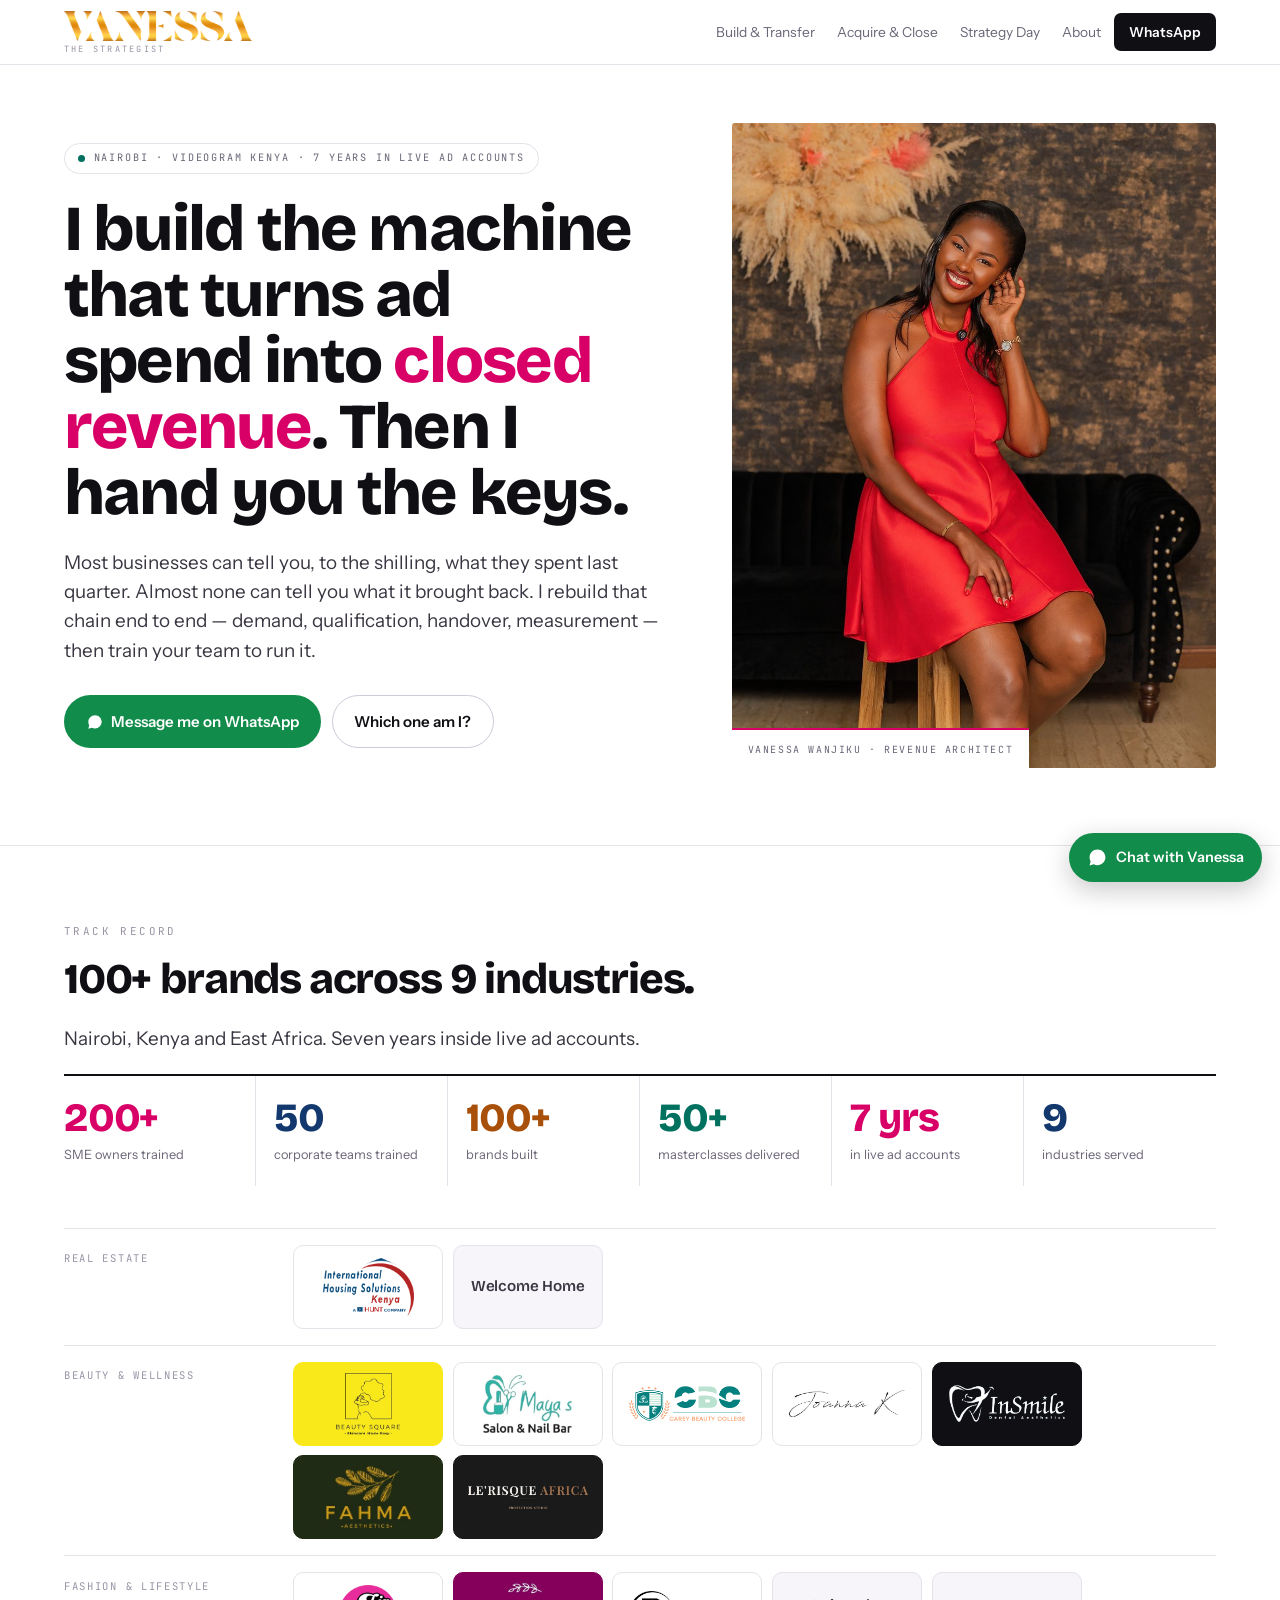
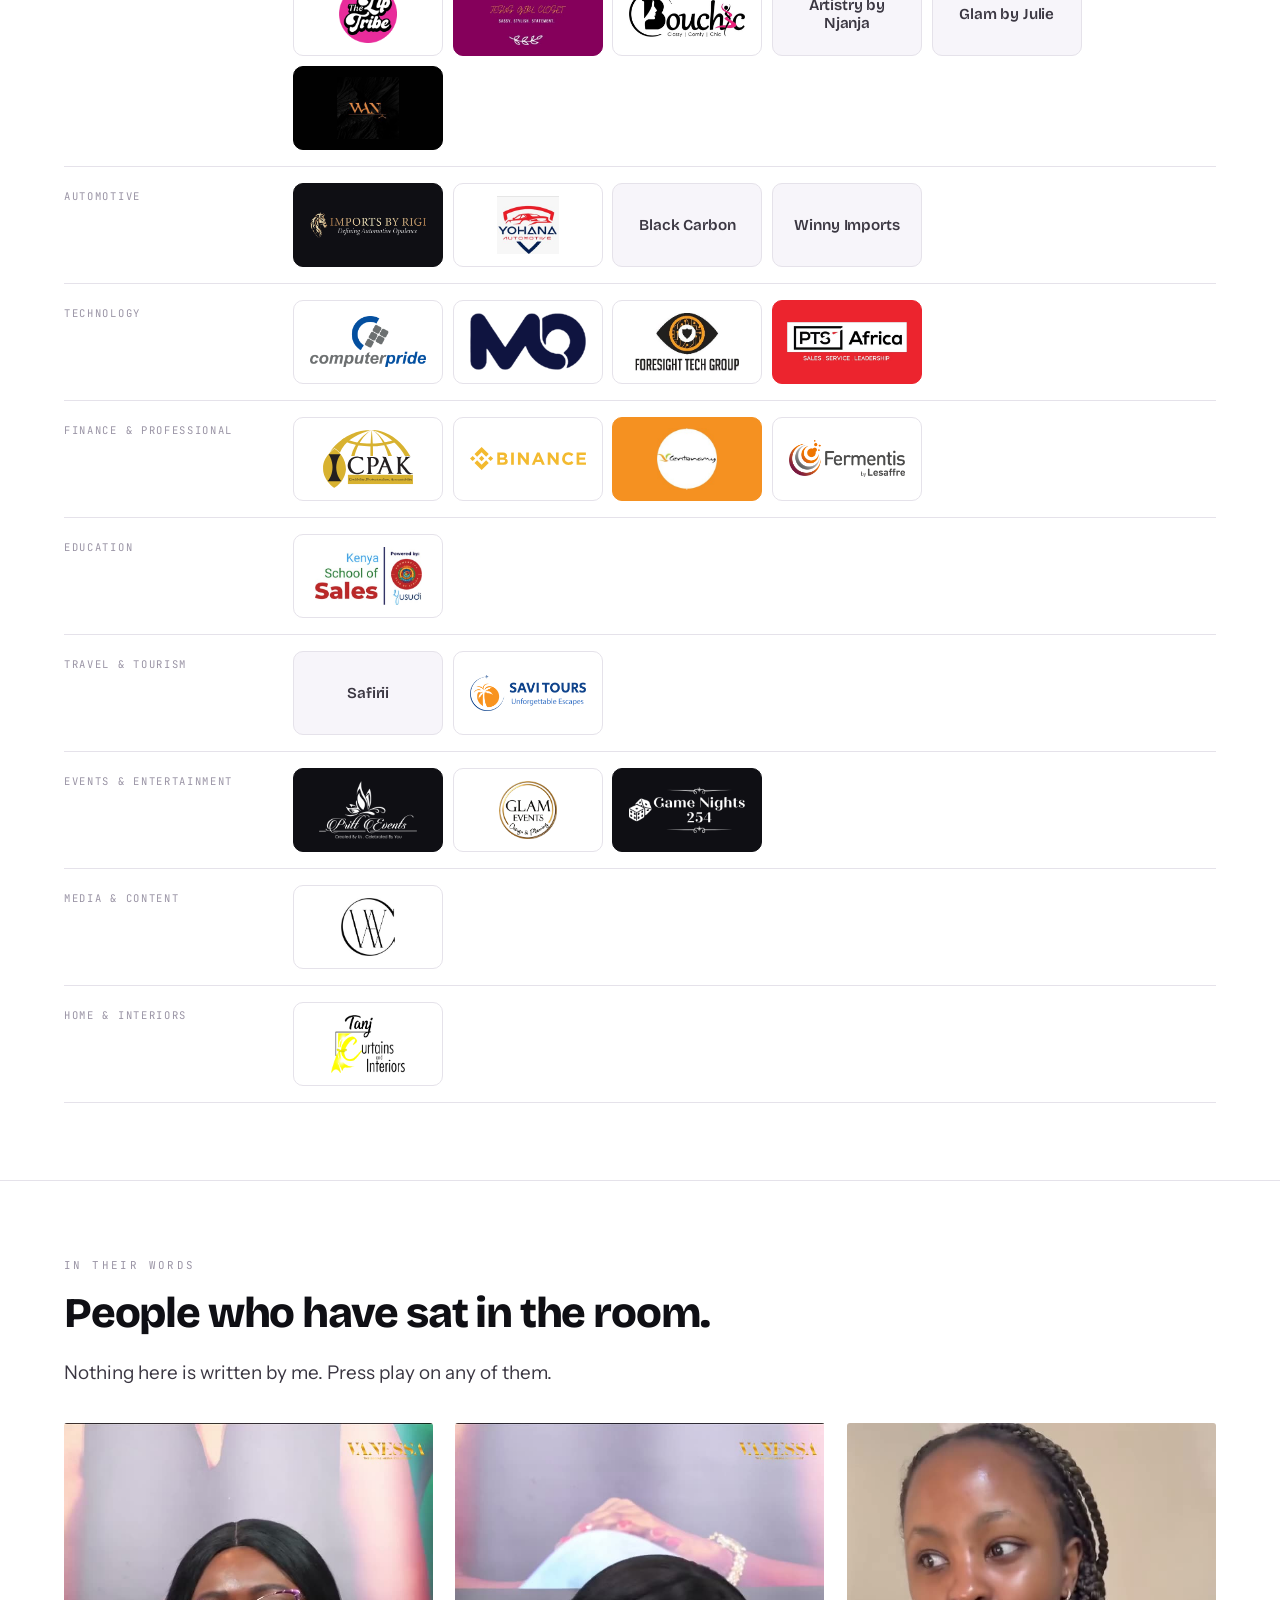
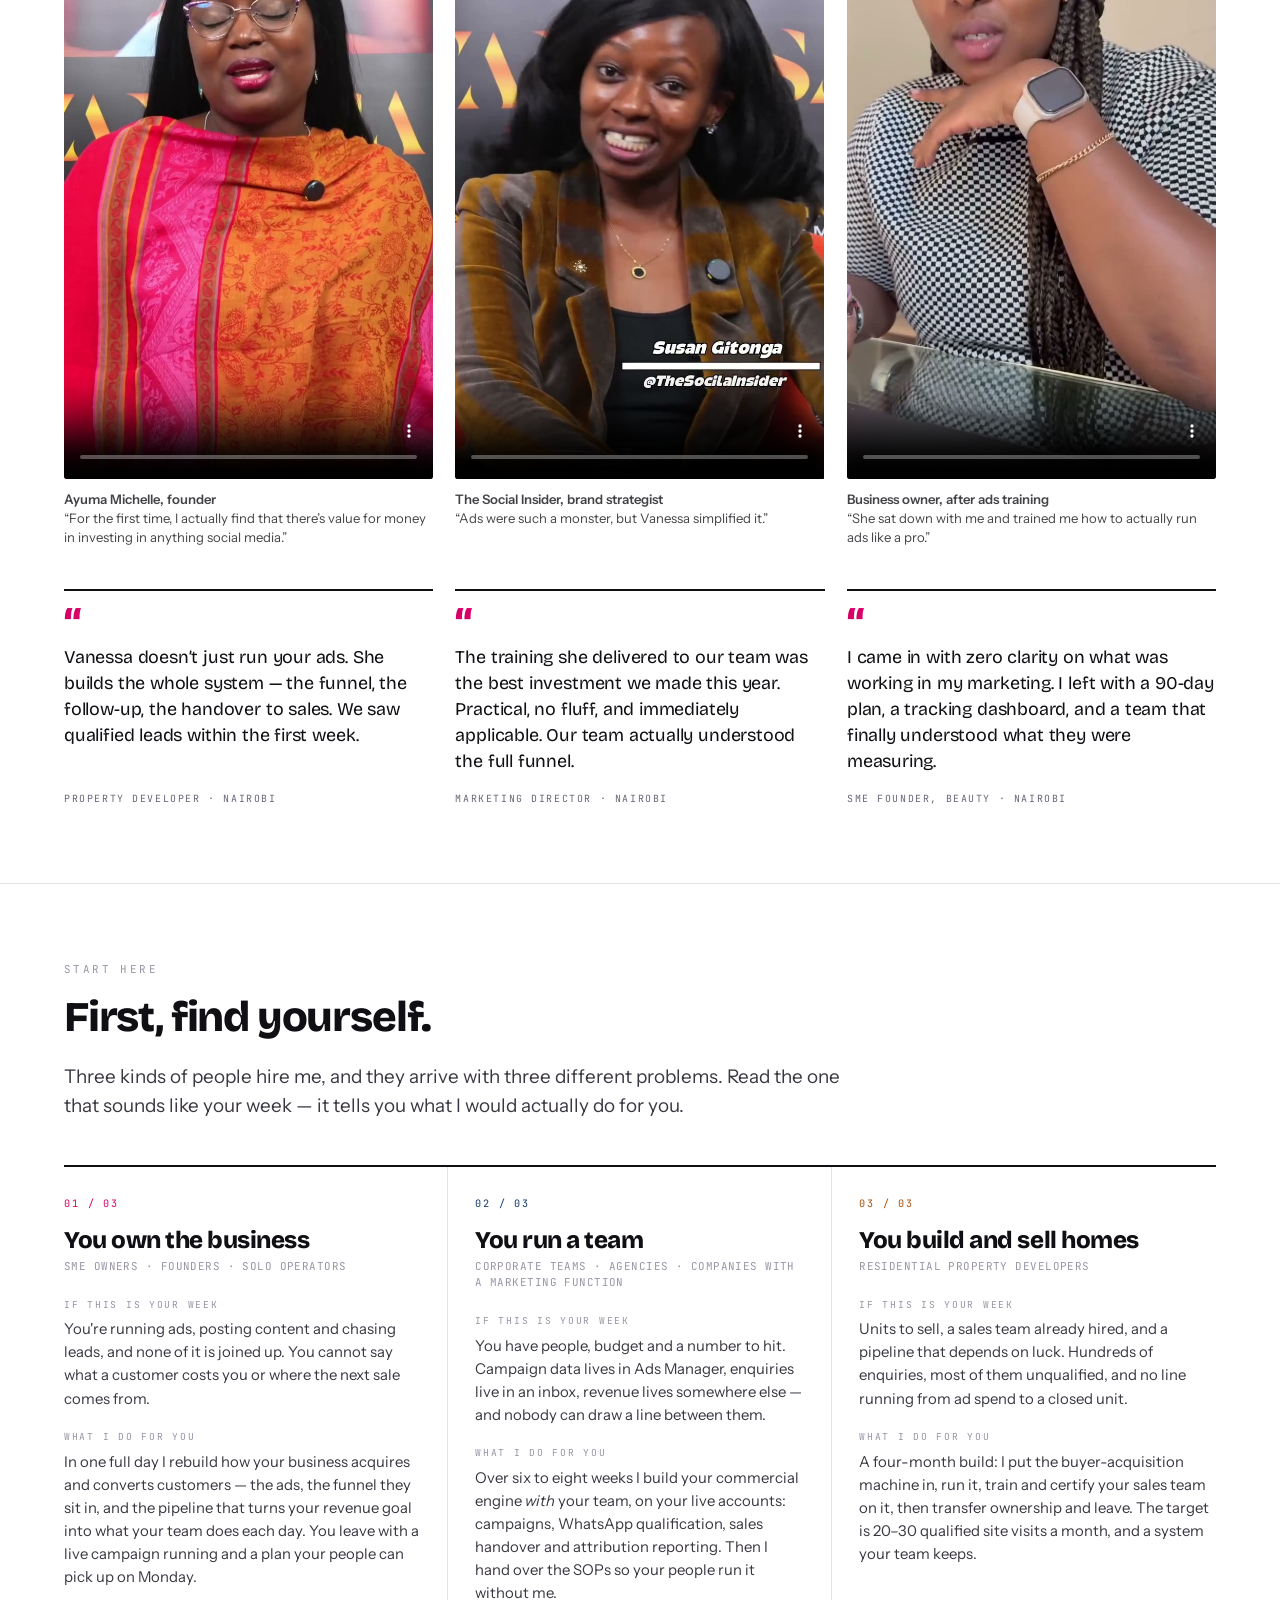
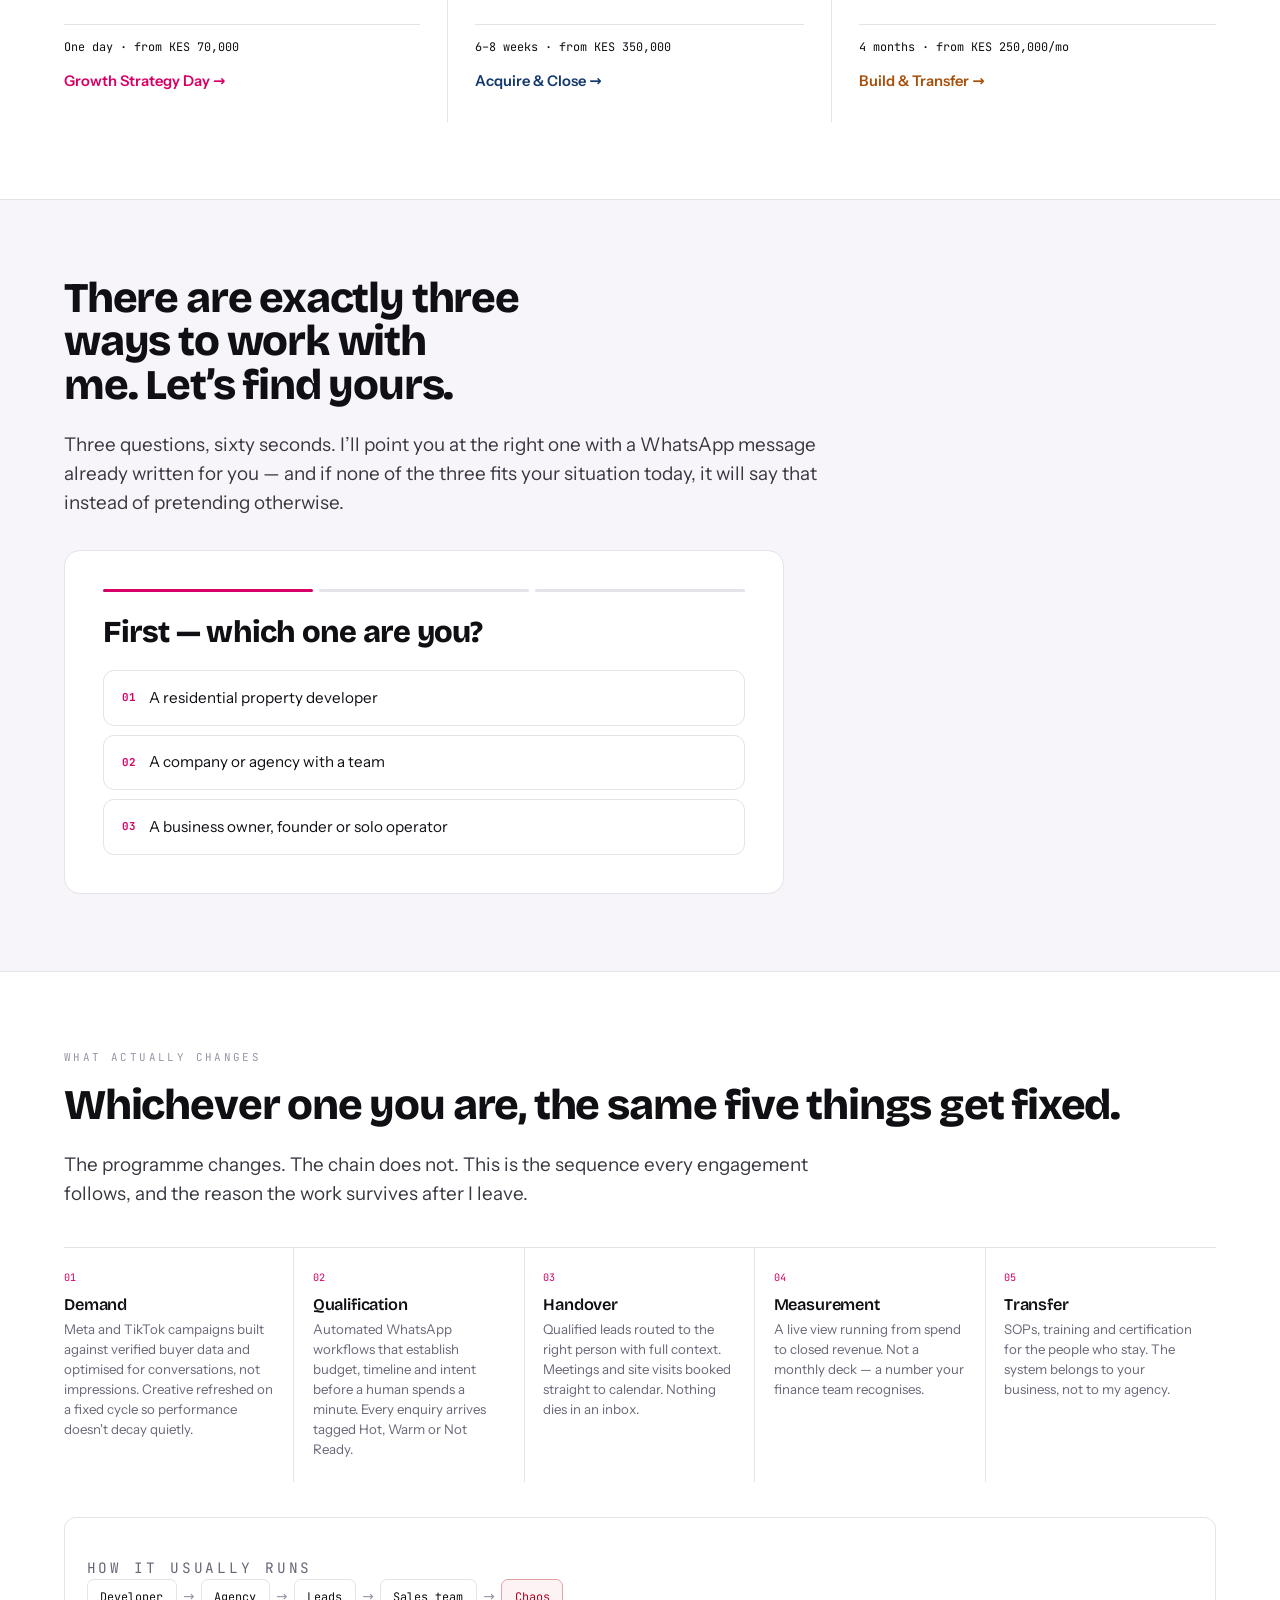
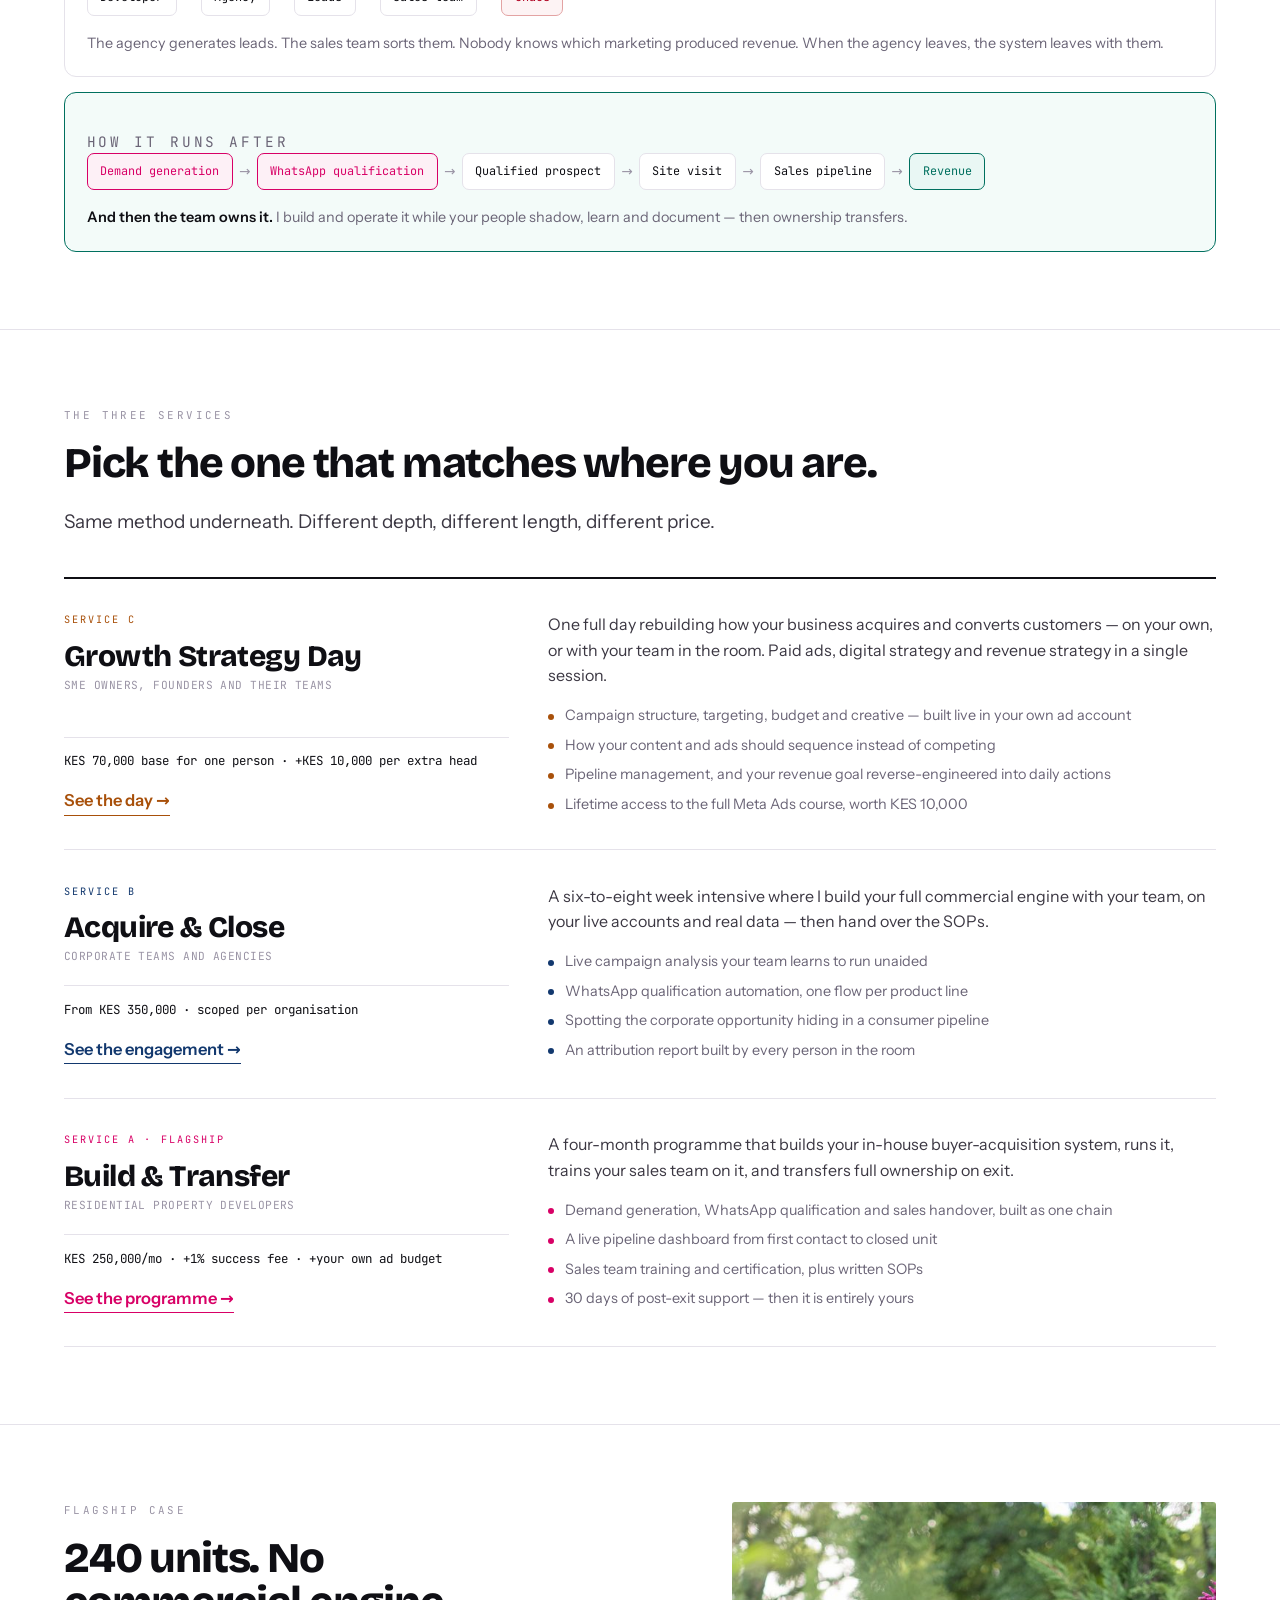
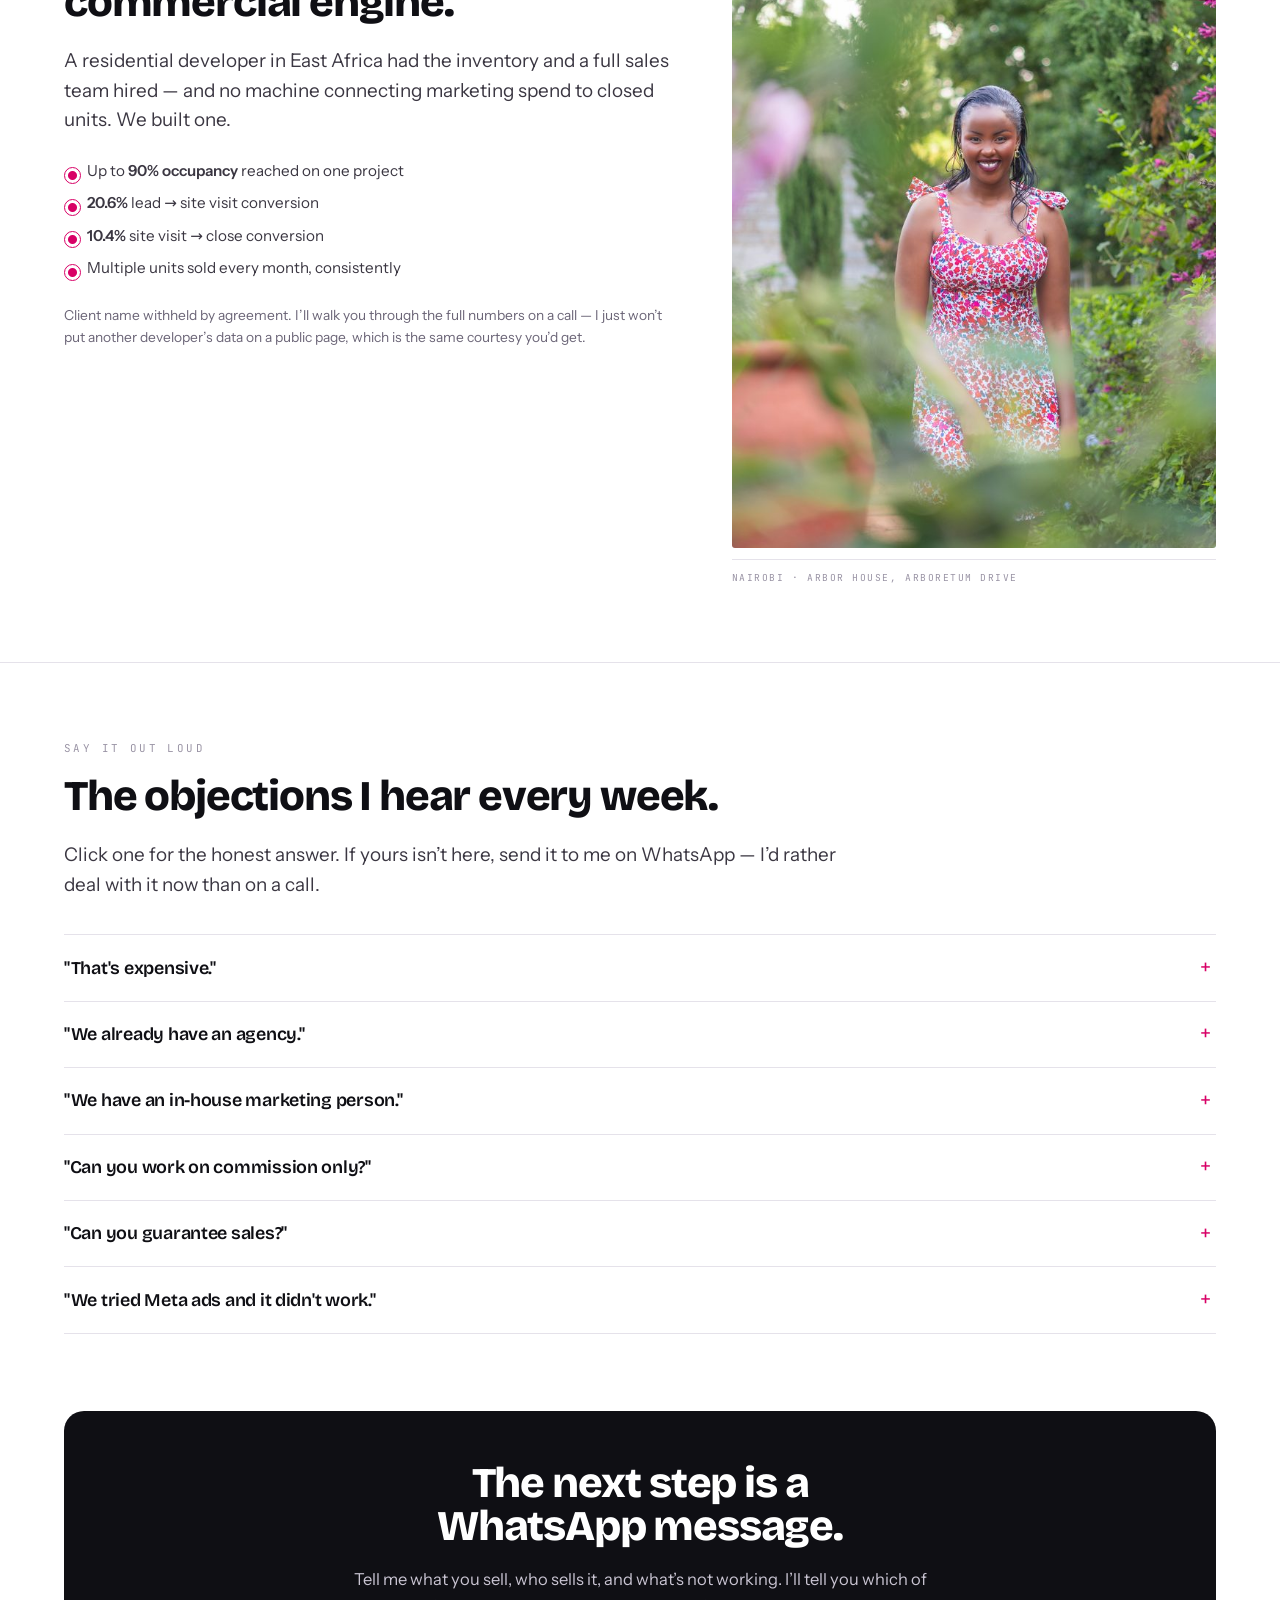
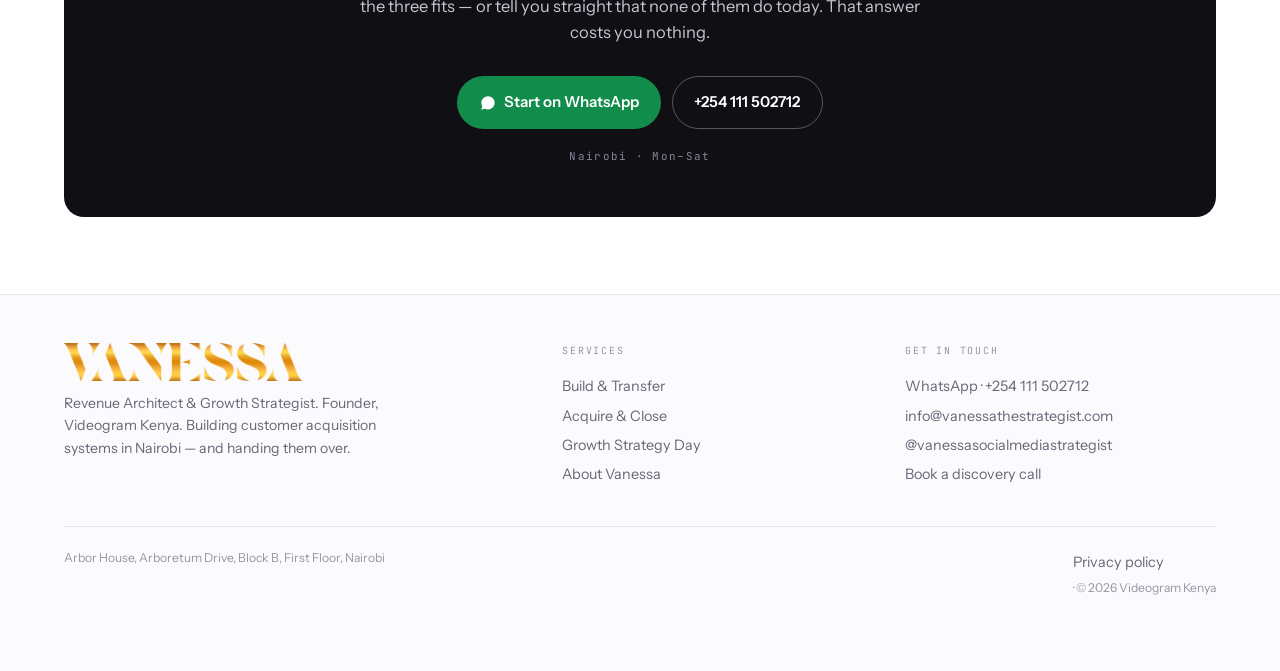
==== commit 0bd7fd94: "Acquire & Close: from KES 250,000 to KES 350,000 (home, A&C page, thank-you page) Co-Authored-By: Cl" ====
--- a/index.html
+++ b/index.html
@@ -522,7 +522,7 @@
   <p class="pwho">Corporate teams &middot; agencies &middot; companies with a marketing function</p>
   <div class="pblk"><p class="pk">If this is your week</p><p class="ptext">You have people, budget and a number to hit. Campaign data lives in Ads Manager, enquiries live in an inbox, revenue lives somewhere else &mdash; and nobody can draw a line between them.</p></div>
   <div class="pblk"><p class="pk">What I do for you</p><p class="ptext">Over six to eight weeks I build your commercial engine <em>with</em> your team, on your live accounts: campaigns, WhatsApp qualification, sales handover and attribution reporting. Then I hand over the SOPs so your people run it without me.</p></div>
-  <p class="pproof">6&ndash;8 weeks &middot; from KES 250,000</p>
+  <p class="pproof">6&ndash;8 weeks &middot; from KES 350,000</p>
   <a class="plink" href="/acquire-and-close">Acquire &amp; Close &rarr;</a>
 </article><article class="pers t-tan">
   <p class="pnum">03 / 03</p>
@@ -574,7 +574,7 @@
 </article><article class="svc t-blue" data-svc="acquire-and-close">
   <div class="scol">
     <p class="stag">Service B</p><h3>Acquire &amp; Close</h3><p class="swho">Corporate teams and agencies</p>
-    <p class="sprice">From KES 250,000 &middot; scoped per organisation</p>
+    <p class="sprice">From KES 350,000 &middot; scoped per organisation</p>
     <a class="link" href="/acquire-and-close">See the engagement &rarr;</a>
   </div>
   <div><p class="sblurb">A six-to-eight week intensive where I build your full commercial engine with your team, on your live accounts and real data &mdash; then hand over the SOPs.</p><ul class="sbul"><li>Live campaign analysis your team learns to run unaided</li><li>WhatsApp qualification automation, one flow per product line</li><li>Spotting the corporate opportunity hiding in a consumer pipeline</li><li>An attribution report built by every person in the room</li></ul></div>
@@ -810,7 +810,7 @@
     <dt>Format</dt><dd>Working sessions on your live campaigns and real data</dd>
     <dt>Duration</dt><dd>6&ndash;8 weeks</dd>
     <dt>Room size</dt><dd>Four or more participants</dd>
-    <dt>Investment</dt><dd>From KES 250,000, scoped per organisation</dd>
+    <dt>Investment</dt><dd>From KES 350,000, scoped per organisation</dd>
     <dt>Delivery</dt><dd>Designed as in-person working sessions</dd>
    </dl>
    <a class="btn btn-acc" href="https://calendly.com/videogramkenya/discovery-call" target="_blank" rel="noopener">Scope the engagement</a>
@@ -857,7 +857,7 @@
      <li>Individual access to my full Meta Ads course for every participant, as a permanent reference</li>
     </ul></div>
    <div><p class="eye">Investment</p>
-    <div class="pline hi" style="margin-top:.3rem"><em>Typical engagement</em><b>From KES 250,000</b><p>Scoped per organisation, based on team size, duration and the systems being built. Six to eight weeks. The discovery call is where it gets scoped.</p></div></div>
+    <div class="pline hi" style="margin-top:.3rem"><em>Typical engagement</em><b>From KES 350,000</b><p>Scoped per organisation, based on team size, duration and the systems being built. Six to eight weeks. The discovery call is where it gets scoped.</p></div></div>
   </div>
  </div>
 </section>
@@ -869,7 +869,7 @@
   <div class="faq">
    <details><summary>Is this a training course?</summary><p>Not in the lecture sense. I build the commercial engine <em>with</em> the team &mdash; campaigns, qualification automation, sales handover, reporting &mdash; while training them to run every part of it. They leave having built it, not having watched it.</p></details>
    <details><summary>How many people should attend?</summary><p>Built around a core team; four or more participants is the usual scoping. Fewer than four is usually better served by the Growth Strategy Day, which you can also bring your two or three people to for KES 10,000 each.</p></details>
-   <details><summary>What does it cost?</summary><p>From KES 250,000, scoped per organisation according to team size, duration and what&rsquo;s being built. The discovery call is where it gets scoped.</p></details>
+   <details><summary>What does it cost?</summary><p>From KES 350,000, scoped per organisation according to team size, duration and what&rsquo;s being built. The discovery call is where it gets scoped.</p></details>
    <details><summary>Do we each get our own reporting?</summary><p>Yes. Every participant builds their own attribution report and presents their campaign data in impact-report format as the capstone.</p></details>
    <details><summary>Our campaigns generate more leads than the team can handle. Is that a fit?</summary><p>That&rsquo;s one of the clearest signals of fit. The instinct is to switch campaigns off, which kills the pipeline that fills future intakes. The answer is calibrating budget to a sustainable pace and putting automation in front of the sales team so they only work qualified leads.</p></details>
    <details><summary>What automation do you build?</summary><p>WhatsApp lead qualification workflows, with a separate flow per product or programme line. They qualify inbound leads on budget, timeline and intent before a salesperson spends time on them, then route the qualified ones to the right person with full context.</p></details>
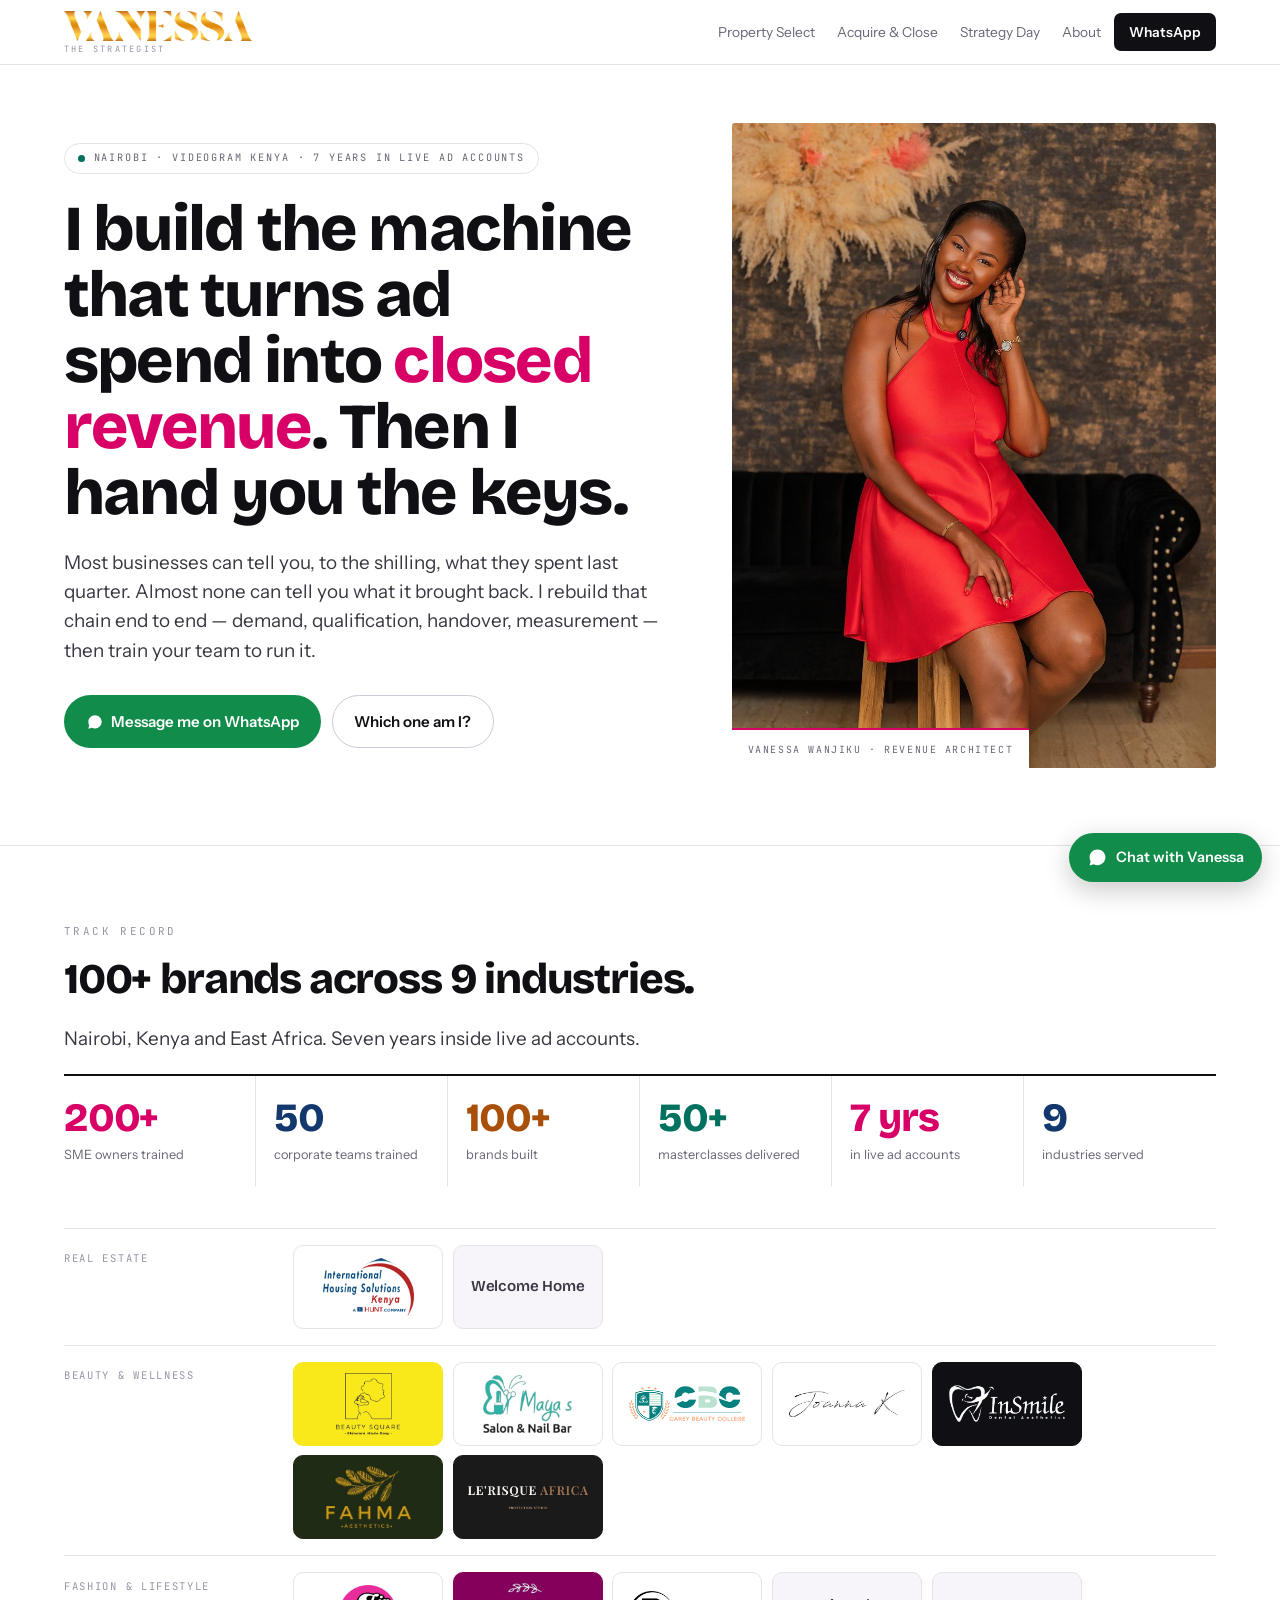
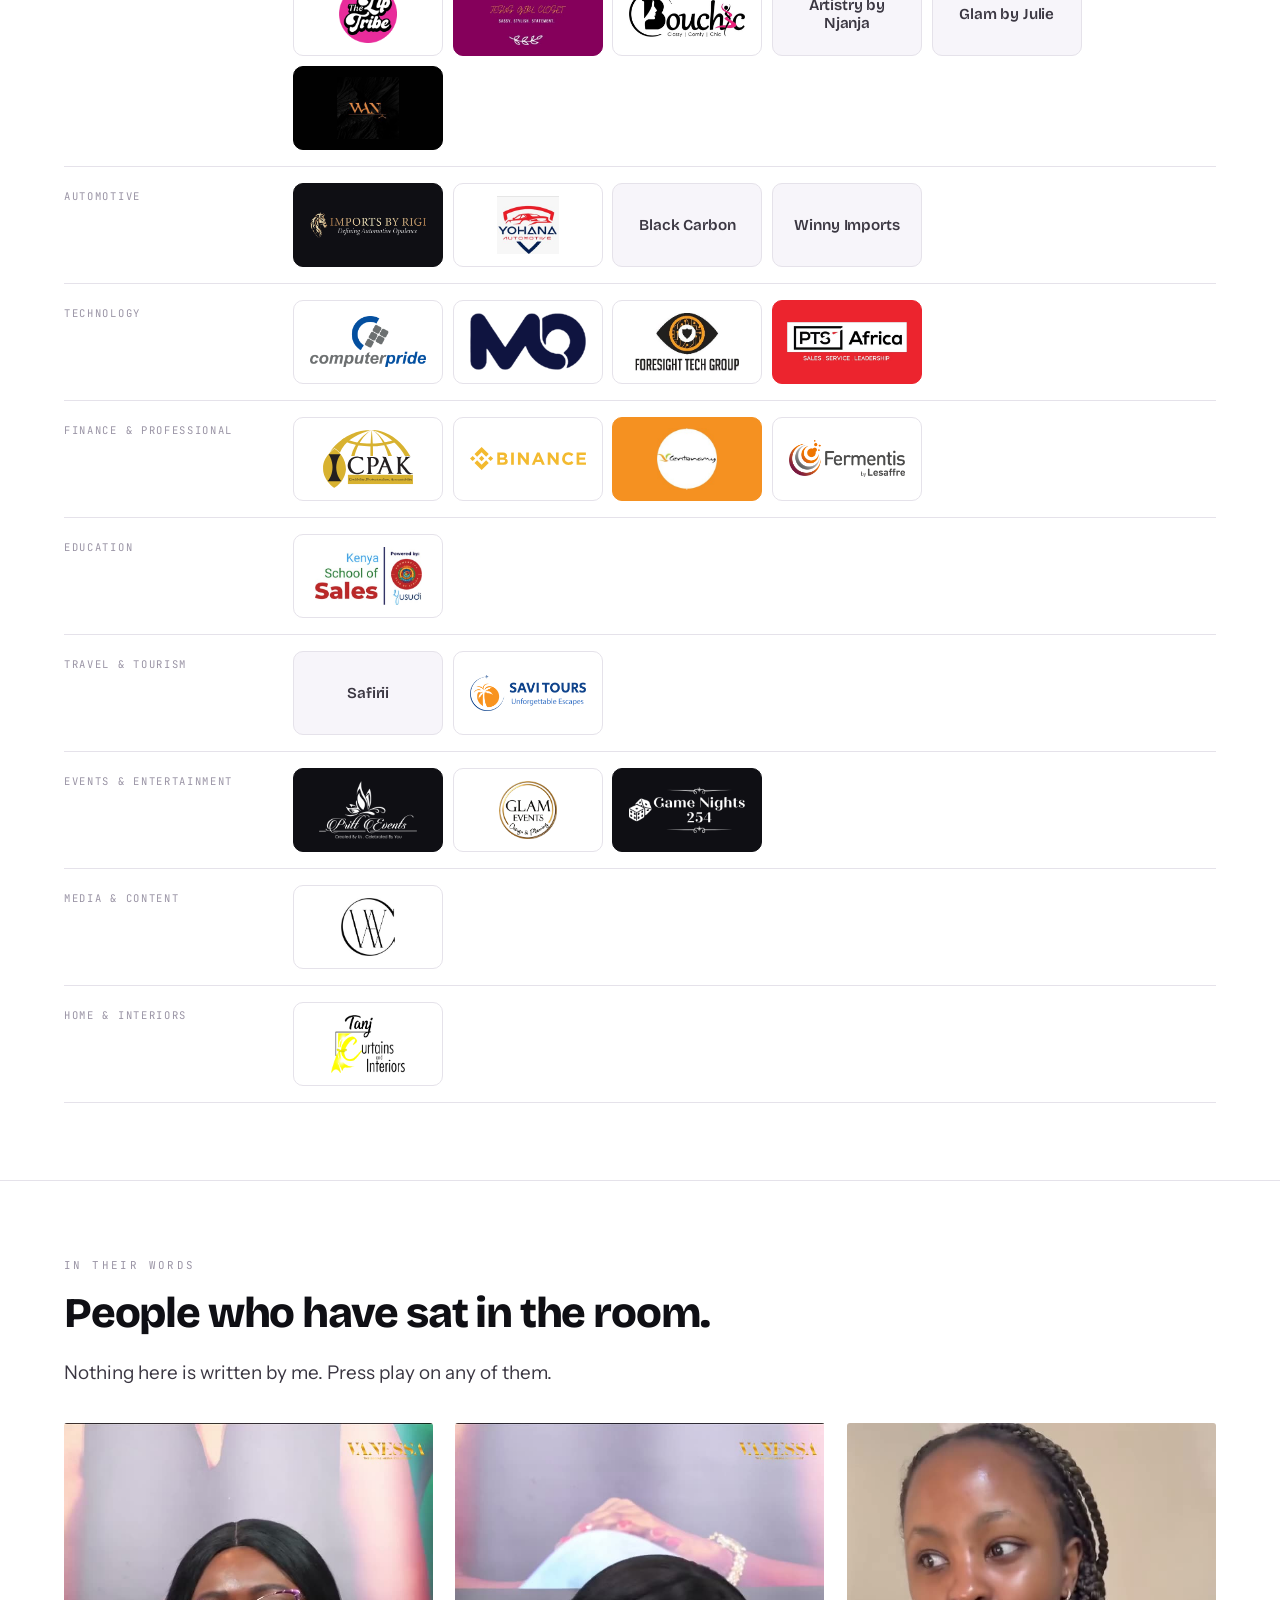
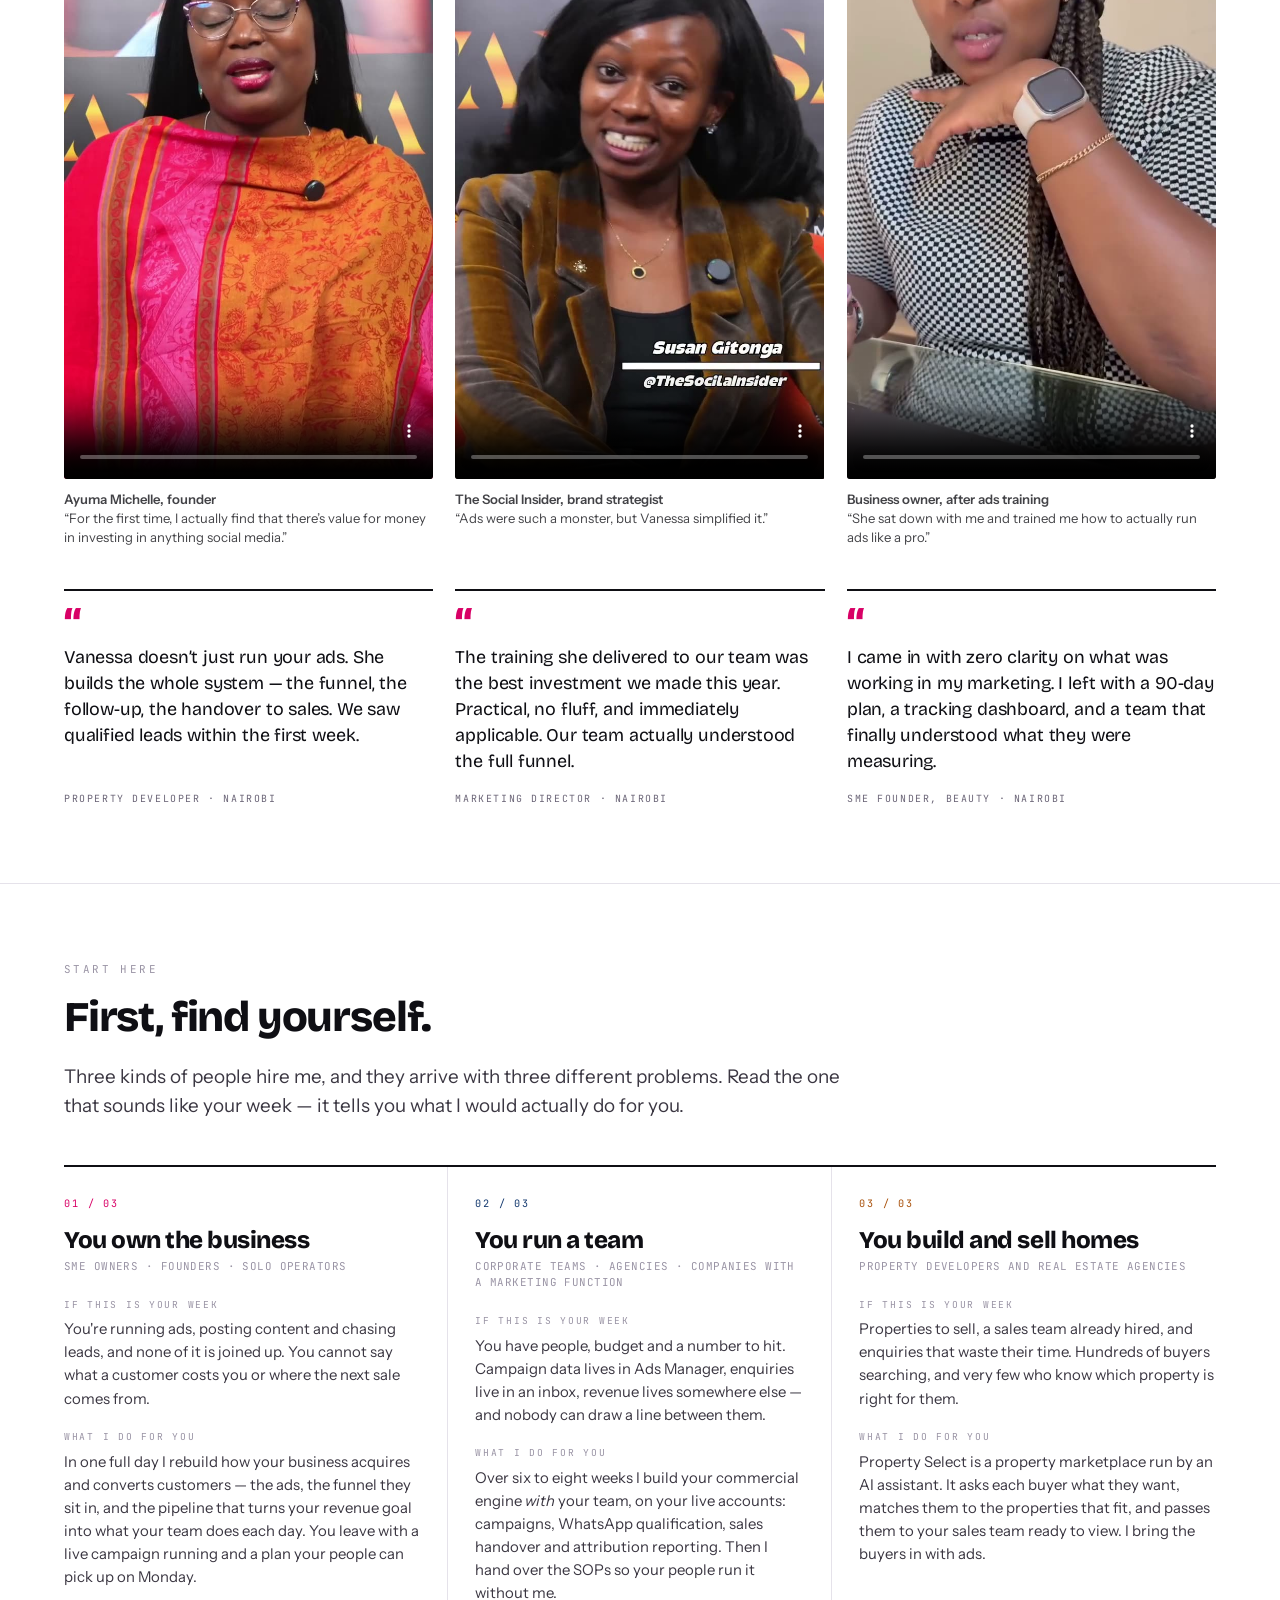
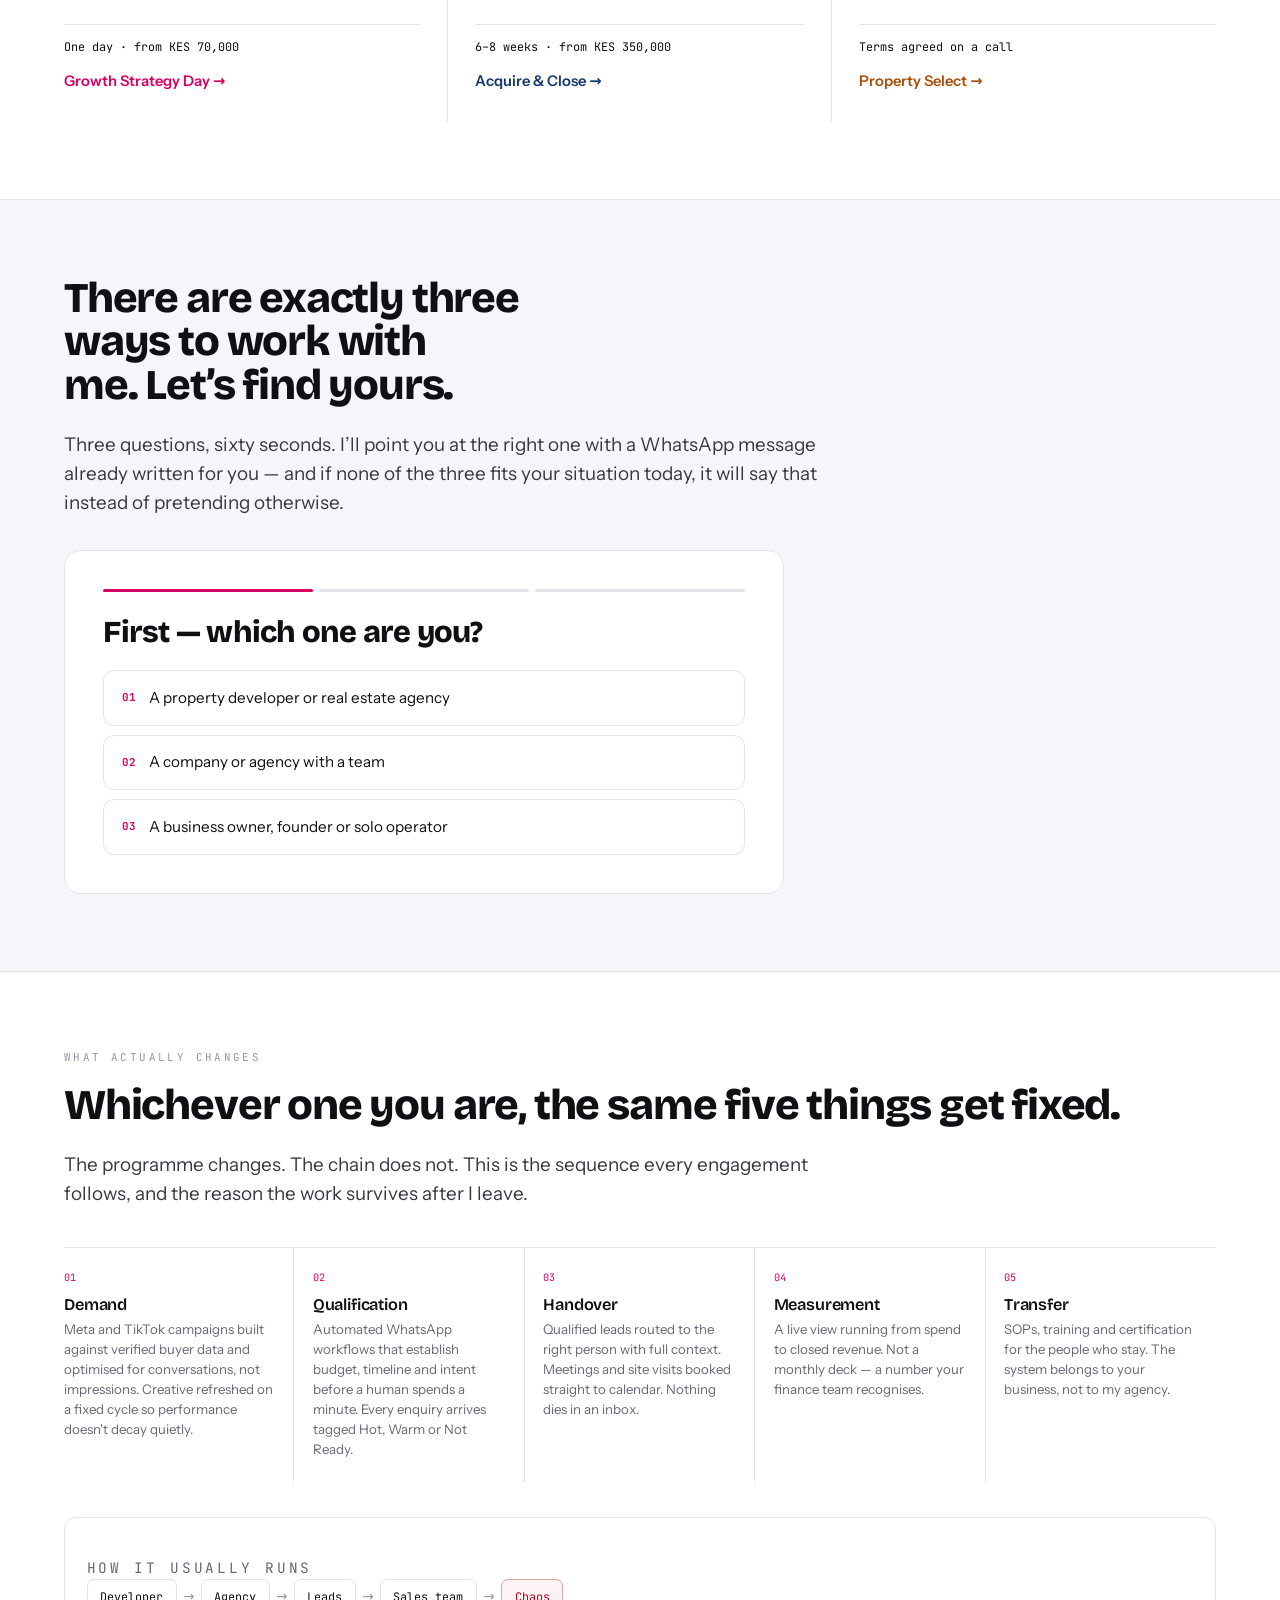
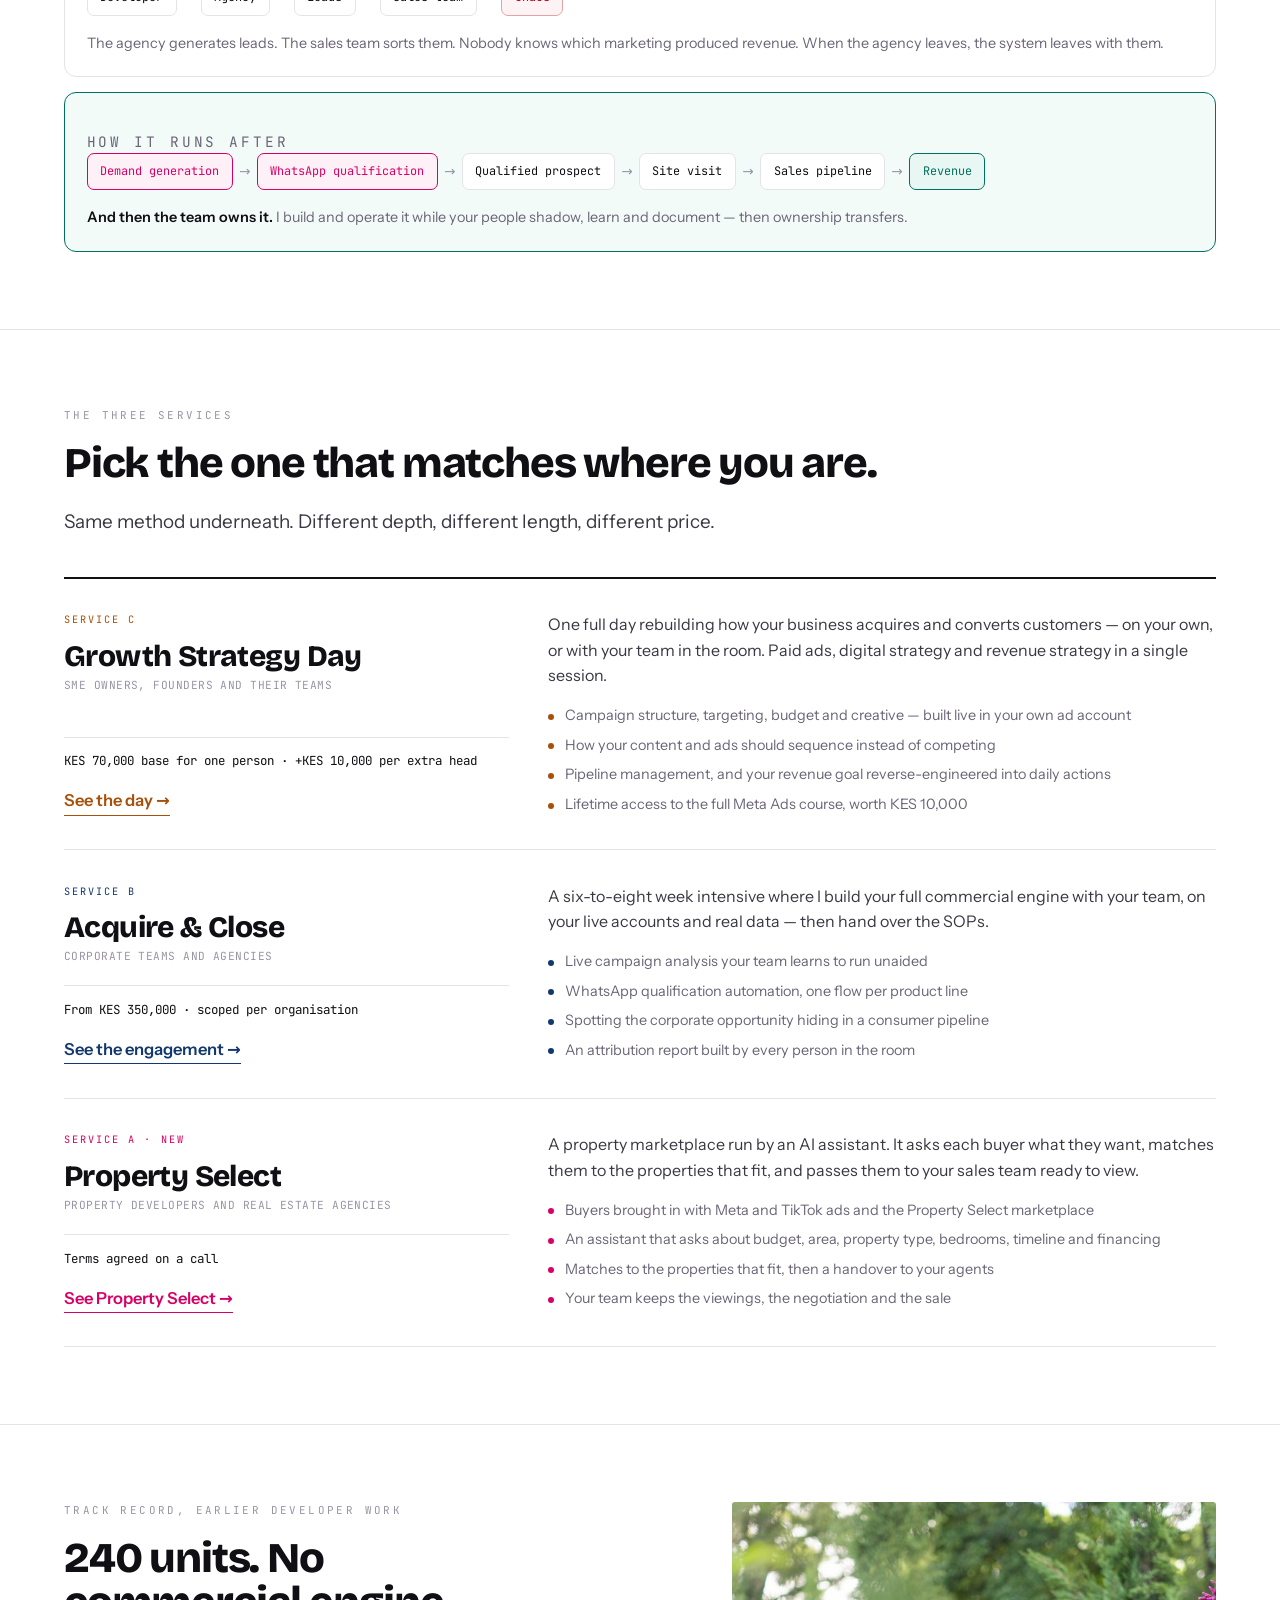
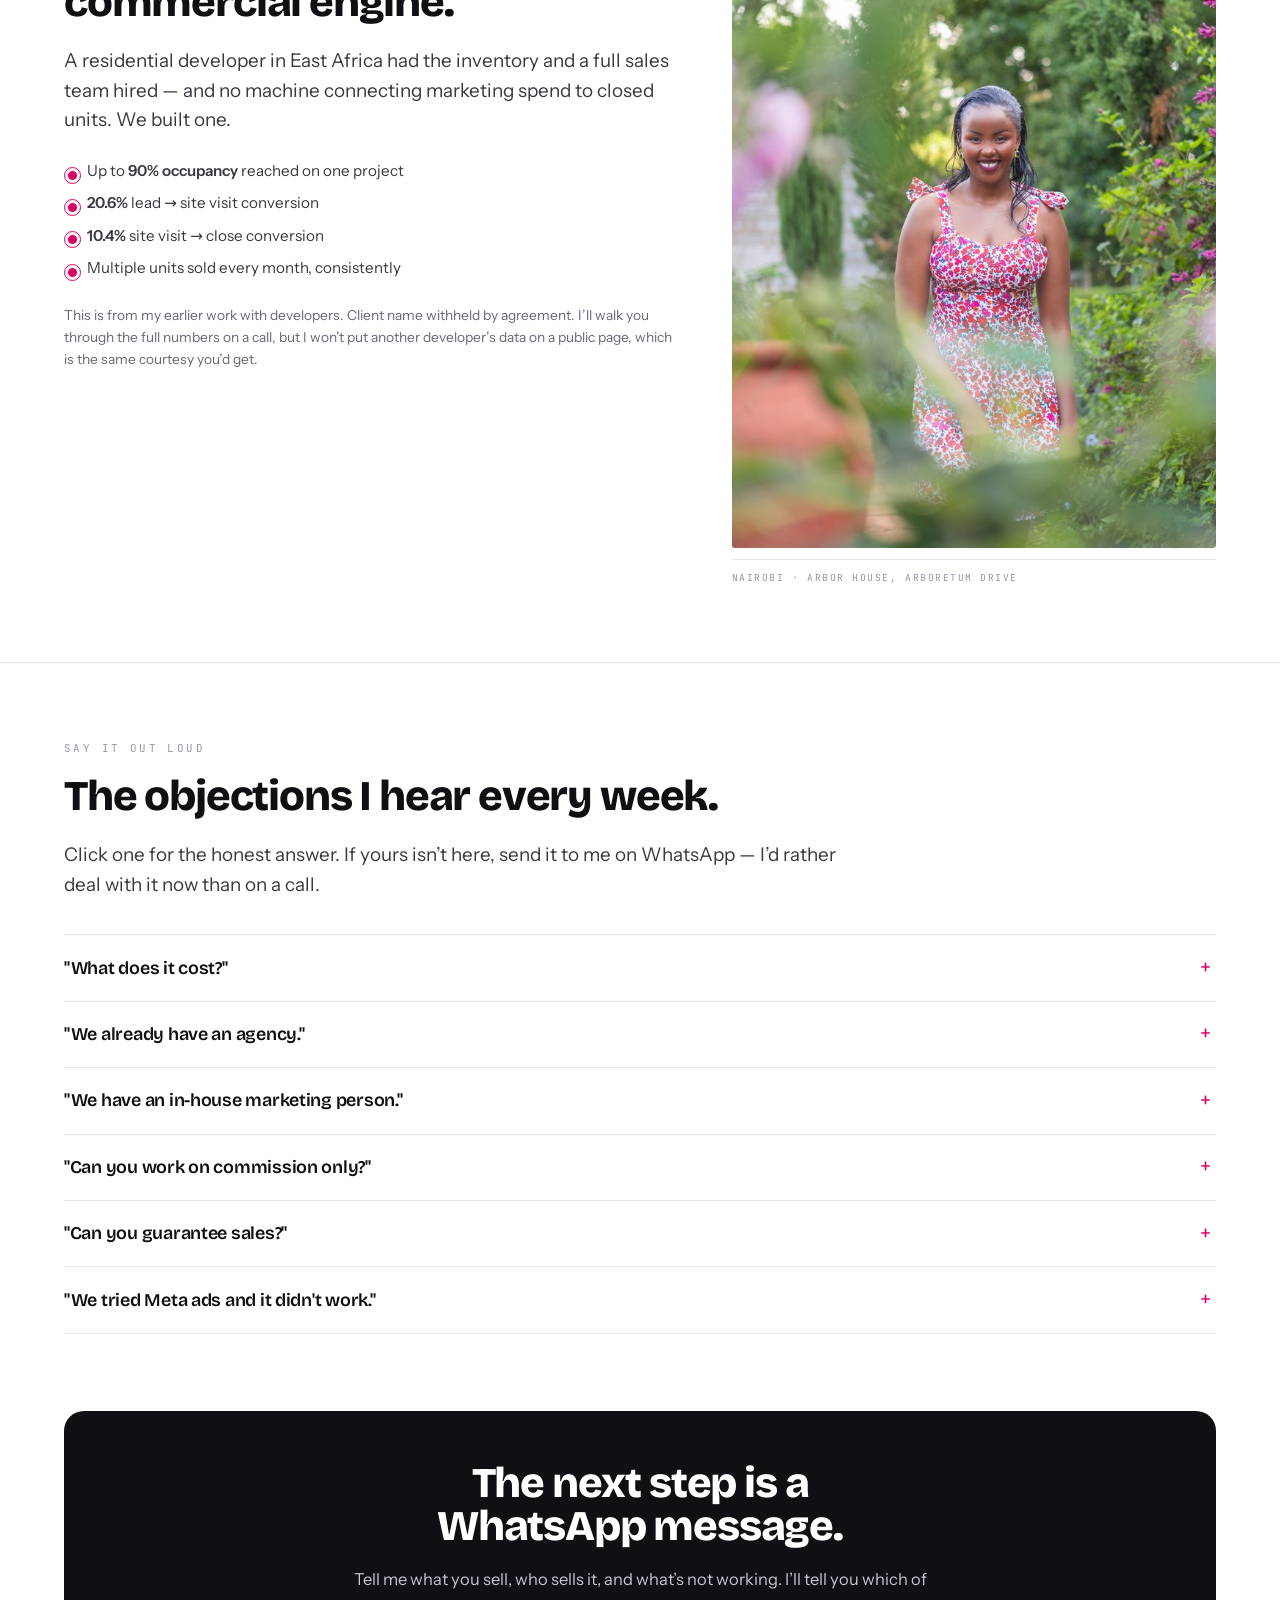
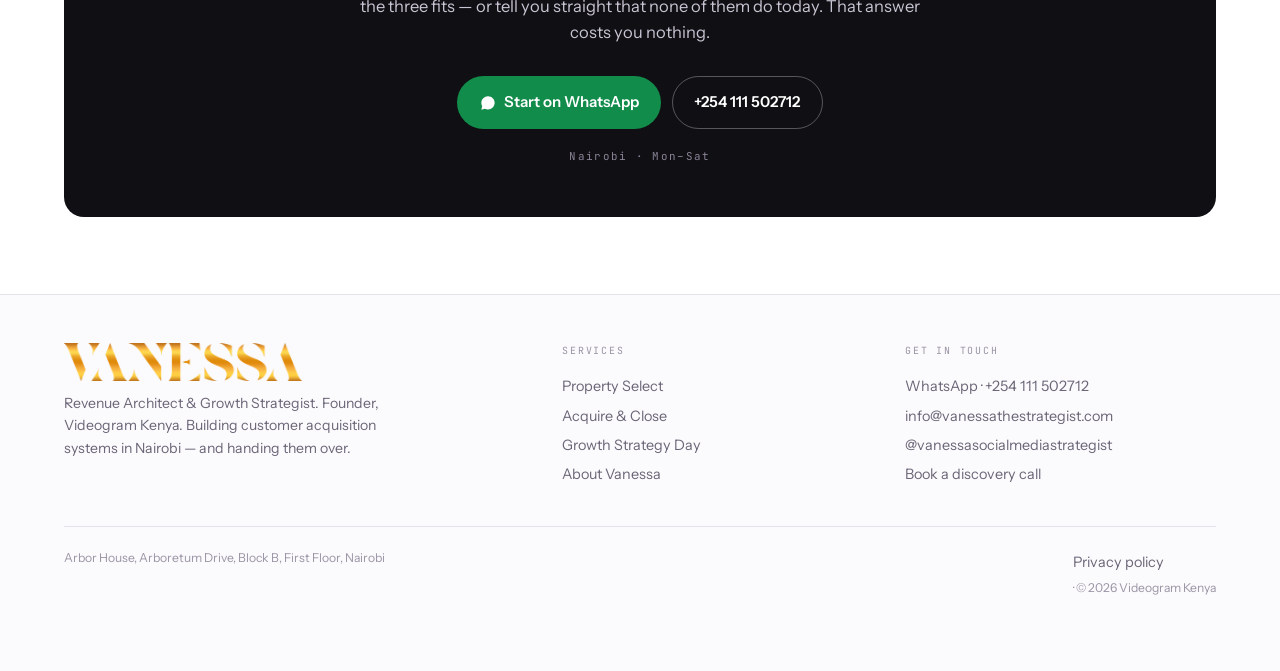
==== commit 08a7fdf4: "Property Select replaces Build & Transfer (home, new page, quiz, redirects). Local branch, not pushe" ====
--- a/index.html
+++ b/index.html
@@ -15,7 +15,7 @@
 <link rel="icon" type="image/png" sizes="32x32" href="/favicon-32x32.png?v=2">
 <link rel="icon" type="image/png" sizes="192x192" href="/icon-192.png?v=2">
 <link rel="apple-touch-icon" href="/apple-touch-icon.png?v=2">
-<meta name="description" content="Vanessa Wanjiku builds revenue systems for businesses in Kenya. Build &amp; Transfer for residential developers, Acquire &amp; Close for company teams, and the Growth Strategy Day for business owners.">
+<meta name="description" content="Vanessa Wanjiku builds revenue systems for businesses in Kenya. Property Select for developers and real estate agencies, Acquire &amp; Close for company teams, and the Growth Strategy Day for business owners.">
 <title>Vanessa The Strategist</title>
 <style>@font-face{font-family:"Bricolage Grotesque";src:url([data-uri]) format("woff2");font-weight:400;font-style:normal;font-display:swap}
 @font-face{font-family:"Bricolage Grotesque";src:url([data-uri]) format("woff2");font-weight:600;font-style:normal;font-display:swap}
@@ -431,7 +431,7 @@
 <a class="brand" href="/"><img class="blogo" src="[data-uri]" alt="Vanessa" width="520" height="83" decoding="async"><span>The Strategist</span></a>
 <button class="burger" id="burger" aria-expanded="false" aria-controls="nl">Menu</button>
 <nav class="nl" id="nl">
-  <a href="/build-and-transfer" data-nav="build-and-transfer">Build &amp; Transfer</a>
+  <a href="/property-select" data-nav="property-select">Property Select</a>
   <a href="/acquire-and-close" data-nav="acquire-and-close">Acquire &amp; Close</a>
   <a href="/strategy-day" data-nav="strategy-day">Strategy Day</a>
   <a href="/about" data-nav="about">About</a>
@@ -527,11 +527,11 @@
 </article><article class="pers t-tan">
   <p class="pnum">03 / 03</p>
   <h3 class="plabel">You build and sell homes</h3>
-  <p class="pwho">Residential property developers</p>
-  <div class="pblk"><p class="pk">If this is your week</p><p class="ptext">Units to sell, a sales team already hired, and a pipeline that depends on luck. Hundreds of enquiries, most of them unqualified, and no line running from ad spend to a closed unit.</p></div>
-  <div class="pblk"><p class="pk">What I do for you</p><p class="ptext">A four-month build: I put the buyer-acquisition machine in, run it, train and certify your sales team on it, then transfer ownership and leave. The target is 20&ndash;30 qualified site visits a month, and a system your team keeps.</p></div>
-  <p class="pproof">4 months &middot; from KES 250,000/mo</p>
-  <a class="plink" href="/build-and-transfer">Build &amp; Transfer &rarr;</a>
+  <p class="pwho">Property developers and real estate agencies</p>
+  <div class="pblk"><p class="pk">If this is your week</p><p class="ptext">Properties to sell, a sales team already hired, and enquiries that waste their time. Hundreds of buyers searching, and very few who know which property is right for them.</p></div>
+  <div class="pblk"><p class="pk">What I do for you</p><p class="ptext">Property Select is a property marketplace run by an AI assistant. It asks each buyer what they want, matches them to the properties that fit, and passes them to your sales team ready to view. I bring the buyers in with ads.</p></div>
+  <p class="pproof">Terms agreed on a call</p>
+  <a class="plink" href="/property-select">Property Select &rarr;</a>
 </article></div>
  </div>
 </section>
@@ -578,13 +578,13 @@
     <a class="link" href="/acquire-and-close">See the engagement &rarr;</a>
   </div>
   <div><p class="sblurb">A six-to-eight week intensive where I build your full commercial engine with your team, on your live accounts and real data &mdash; then hand over the SOPs.</p><ul class="sbul"><li>Live campaign analysis your team learns to run unaided</li><li>WhatsApp qualification automation, one flow per product line</li><li>Spotting the corporate opportunity hiding in a consumer pipeline</li><li>An attribution report built by every person in the room</li></ul></div>
-</article><article class="svc t-mag" data-svc="build-and-transfer">
+</article><article class="svc t-mag" data-svc="property-select">
   <div class="scol">
-    <p class="stag">Service A &middot; Flagship</p><h3>Build &amp; Transfer</h3><p class="swho">Residential property developers</p>
-    <p class="sprice">KES 250,000/mo &middot; +1% success fee &middot; +your own ad budget</p>
-    <a class="link" href="/build-and-transfer">See the programme &rarr;</a>
-  </div>
-  <div><p class="sblurb">A four-month programme that builds your in-house buyer-acquisition system, runs it, trains your sales team on it, and transfers full ownership on exit.</p><ul class="sbul"><li>Demand generation, WhatsApp qualification and sales handover, built as one chain</li><li>A live pipeline dashboard from first contact to closed unit</li><li>Sales team training and certification, plus written SOPs</li><li>30 days of post-exit support &mdash; then it is entirely yours</li></ul></div>
+    <p class="stag">Service A &middot; New</p><h3>Property Select</h3><p class="swho">Property developers and real estate agencies</p>
+    <p class="sprice">Terms agreed on a call</p>
+    <a class="link" href="/property-select">See Property Select &rarr;</a>
+  </div>
+  <div><p class="sblurb">A property marketplace run by an AI assistant. It asks each buyer what they want, matches them to the properties that fit, and passes them to your sales team ready to view.</p><ul class="sbul"><li>Buyers brought in with Meta and TikTok ads and the Property Select marketplace</li><li>An assistant that asks about budget, area, property type, bedrooms, timeline and financing</li><li>Matches to the properties that fit, then a handover to your agents</li><li>Your team keeps the viewings, the negotiation and the sale</li></ul></div>
 </article></div>
  </div>
 </section>
@@ -592,7 +592,7 @@
 <section>
  <div class="wrap two">
   <div>
-    <p class="kick">Flagship case</p>
+    <p class="kick">Track record, earlier developer work</p>
     <h2>240 units. No commercial engine.</h2>
     <p class="lead">A residential developer in East Africa had the inventory and a full sales team hired &mdash; and no machine connecting marketing spend to closed units. We built one.</p>
     <ul class="tick" style="margin-top:1.6rem">
@@ -601,7 +601,7 @@
       <li><b>10.4%</b> site visit &rarr; close conversion</li>
       <li>Multiple units sold every month, consistently</li>
     </ul>
-    <p class="small" style="margin-top:1.5rem">Client name withheld by agreement. I&rsquo;ll walk you through the full numbers on a call &mdash; I just won&rsquo;t put another developer&rsquo;s data on a public page, which is the same courtesy you&rsquo;d get.</p>
+    <p class="small" style="margin-top:1.5rem">This is from my earlier work with developers. Client name withheld by agreement. I&rsquo;ll walk you through the full numbers on a call, but I won&rsquo;t put another developer&rsquo;s data on a public page, which is the same courtesy you&rsquo;d get.</p>
   </div>
   <figure class="figside">
     <div class="ph ph-2cc36d92" role="img" aria-label="Vanessa Wanjiku"></div>
@@ -615,12 +615,12 @@
   <p class="kick">Say it out loud</p>
   <h2>The objections I hear every week.</h2>
   <p class="lead">Click one for the honest answer. If yours isn&rsquo;t here, send it to me on WhatsApp &mdash; I&rsquo;d rather deal with it now than on a call.</p>
-  <div class="objs"><div class="obj"><button class="objq" type="button" aria-expanded="false"><q>That's expensive.</q></button>
-<div class="obja"><p>The base rate is KES 250,000 a month against unsold units &mdash; and if the average unit is KES 7M, that pays for itself on well under one sale. The rest is a 1% success fee you only pay on units the system actually sells, plus your own ad budget paid straight to the platforms.</p></div></div><div class="obj"><button class="objq" type="button" aria-expanded="false"><q>We already have an agency.</q></button>
-<div class="obja"><p>Most developers do. The difference is that at the end of four months the system is yours &mdash; the campaigns, the qualification workflows, the dashboard, the SOPs, and a trained sales team. It's built to end the dependency, not extend it.</p></div></div><div class="obj"><button class="objq" type="button" aria-expanded="false"><q>We have an in-house marketing person.</q></button>
-<div class="obja"><p>Good &mdash; they're who gets trained and certified. The programme is designed to hand over to an internal team, not replace one.</p></div></div><div class="obj"><button class="objq" type="button" aria-expanded="false"><q>Can you work on commission only?</q></button>
-<div class="obja"><p>There's already a success fee in the model &mdash; 1% on every unit the system sells, so I do carry part of the risk with you. What I won't do is work on commission alone. The base rate funds the build: the campaigns, the automation, the dashboard, the training.</p></div></div><div class="obj"><button class="objq" type="button" aria-expanded="false"><q>Can you guarantee sales?</q></button>
-<div class="obja"><p>No one honest guarantees closes &mdash; that depends on your product, price and sales team. What I commit to is qualified site visits and full visibility from spend through to revenue. On the last developer project: 20.6% lead-to-site-visit, 10.4% site-visit-to-close.</p></div></div><div class="obj"><button class="objq" type="button" aria-expanded="false"><q>We tried Meta ads and it didn't work.</q></button>
+  <div class="objs"><div class="obj"><button class="objq" type="button" aria-expanded="false"><q>What does it cost?</q></button>
+<div class="obja"><p>Property Select has no published price. The terms are agreed on a call, once I know your properties and your sales team. Acquire &amp; Close and the Strategy Day have their prices on their own pages.</p></div></div><div class="obj"><button class="objq" type="button" aria-expanded="false"><q>We already have an agency.</q></button>
+<div class="obja"><p>Most developers and agencies do. Property Select does not replace your agency or your sales team. It brings buyers in, asks what they want, matches them to a property and hands your team buyers who are ready to view.</p></div></div><div class="obj"><button class="objq" type="button" aria-expanded="false"><q>We have an in-house marketing person.</q></button>
+<div class="obja"><p>Good. Property Select gives your sales team buyers who are ready to view. Your marketing person keeps doing their job.</p></div></div><div class="obj"><button class="objq" type="button" aria-expanded="false"><q>Can you work on commission only?</q></button>
+<div class="obja"><p>I do not work on commission alone. The terms for Property Select are agreed on a call.</p></div></div><div class="obj"><button class="objq" type="button" aria-expanded="false"><q>Can you guarantee sales?</q></button>
+<div class="obja"><p>No one honest guarantees closes &mdash; that depends on your product, price and sales team. Property Select is new, so I have no results from it to quote yet. On my last developer project: 20.6% lead-to-site-visit, 10.4% site-visit-to-close.</p></div></div><div class="obj"><button class="objq" type="button" aria-expanded="false"><q>We tried Meta ads and it didn't work.</q></button>
 <div class="obja"><p>That's usually not an ads problem &mdash; it's a system problem. Leads come in, nobody qualifies them, follow-up depends on whoever remembers, and no one can trace revenue back to the campaign. That whole chain is what gets rebuilt.</p></div></div></div>
  </div>
 </section>
@@ -638,16 +638,16 @@
   </div>
  </div>
 </section>
-</main><main id="page-build-and-transfer" class="page" style="--acc:var(--mag)">
+</main><main id="page-property-select" class="page" style="--acc:var(--mag)">
 <section class="hsub">
  <div class="wrap two">
   <div>
-   <p class="crumb"><a href="/">Home</a> / Service A &middot; Flagship</p>
-   <h1>We build your in-house lead machine. Then we hand you the keys and leave.</h1>
-   <p class="lead">A four-month programme that builds a residential developer&rsquo;s buyer-acquisition system, runs it, trains the sales team on it, and transfers full ownership on exit. Target outcome: <b>20&ndash;30 qualified site visits per month.</b></p>
+   <p class="crumb"><a href="/">Home</a> / Service A</p>
+   <h1>Buyers who know what they want, matched to the right property before they reach your sales team.</h1>
+   <p class="lead">Property Select is a property marketplace run by an AI assistant. It asks each buyer what they are looking for, matches them to the properties that fit, and passes them to your sales team ready to view. I bring the buyers in with ads and the brand work. Your team handles the viewings, the negotiation and the sale.</p>
    <div class="btnrow">
-     <a class="btn btn-wa" href="https://wa.me/254111502712?text=Hi%20Vanessa%20%E2%80%94%20I%27m%20a%20residential%20developer%20interested%20in%20Build%20%26%20Transfer.%20Here%27s%20my%20project%3A%20" target="_blank" rel="noopener"><svg viewBox="0 0 24 24"><path d="M17.5 14.4c-.3-.2-1.7-.9-2-1-.3-.1-.5-.1-.7.1-.2.3-.7 1-.9 1.2-.2.2-.3.2-.6.1-1.7-.9-2.9-1.6-4-3.6-.3-.5.3-.5.9-1.6.1-.2 0-.4 0-.6s-.7-1.6-.9-2.2c-.2-.6-.5-.5-.7-.5h-.6c-.2 0-.6.1-.9.4-.3.3-1.2 1.1-1.2 2.7s1.2 3.2 1.4 3.4c.2.2 2.4 3.7 5.8 5.1 2.2.9 3 1 4.1.8.7-.1 1.7-.7 2-1.4.2-.7.2-1.3.2-1.4-.1-.2-.3-.3-.6-.4zM12 2C6.5 2 2 6.5 2 12c0 1.8.5 3.4 1.3 4.9L2 22l5.3-1.4c1.4.8 3 1.2 4.7 1.2 5.5 0 10-4.5 10-10S17.5 2 12 2z"/></svg>Talk about my project</a>
-     <a class="btn btn-ghost" href="https://calendly.com/videogramkenya/discovery-call" target="_blank" rel="noopener">Book a revenue strategy call</a>
+     <a class="btn btn-wa" href="https://wa.me/254111502712?text=Hi%20Vanessa%2C%20I%27m%20interested%20in%20Property%20Select.%20Here%27s%20my%20portfolio%3A%20" target="_blank" rel="noopener"><svg viewBox="0 0 24 24"><path d="M17.5 14.4c-.3-.2-1.7-.9-2-1-.3-.1-.5-.1-.7.1-.2.3-.7 1-.9 1.2-.2.2-.3.2-.6.1-1.7-.9-2.9-1.6-4-3.6-.3-.5.3-.5.9-1.6.1-.2 0-.4 0-.6s-.7-1.6-.9-2.2c-.2-.6-.5-.5-.7-.5h-.6c-.2 0-.6.1-.9.4-.3.3-1.2 1.1-1.2 2.7s1.2 3.2 1.4 3.4c.2.2 2.4 3.7 5.8 5.1 2.2.9 3 1 4.1.8.7-.1 1.7-.7 2-1.4.2-.7.2-1.3.2-1.4-.1-.2-.3-.3-.6-.4zM12 2C6.5 2 2 6.5 2 12c0 1.8.5 3.4 1.3 4.9L2 22l5.3-1.4c1.4.8 3 1.2 4.7 1.2 5.5 0 10-4.5 10-10S17.5 2 12 2z"/></svg>Message me on WhatsApp</a>
+     <a class="btn btn-ghost" href="https://calendly.com/videogramkenya/discovery-call" target="_blank" rel="noopener">Book a call</a>
    </div>
   </div>
   <figure class="figside"><div class="ph ph-1043c6c5" role="img" aria-label="Vanessa Wanjiku"></div><figcaption>Vanessa Wanjiku &middot; Revenue Architect</figcaption></figure>
@@ -658,22 +658,21 @@
  <div class="wrap two">
   <div>
    <p class="eye">The problem, in your words</p>
-   <h2>You have inventory. You have a sales team. Your pipeline still depends on luck.</h2>
+   <h2>There are already thousands of properties online. Your buyers still do not know which one is right for them.</h2>
    <div class="grid2" style="margin-top:2rem">
-    <div class="card"><h4>&ldquo;We&rsquo;re getting leads, but they&rsquo;re garbage.&rdquo;</h4><p>&ldquo;How much?&rdquo; &ldquo;Location?&rdquo; &ldquo;Send brochure.&rdquo; People who vanish, people who can&rsquo;t afford the unit, people outside the target area. Your team burns hours chasing enquiries that were never qualified.</p></div>
-    <div class="card"><h4>&ldquo;We don&rsquo;t know what happens between the ad and the sale.&rdquo;</h4><p>You can see spend and you can see leads. You cannot see spend &rarr; qualified &rarr; site visit &rarr; offer &rarr; sale &rarr; revenue.</p></div>
-    <div class="card"><h4>&ldquo;Our sales team is drowning in leads.&rdquo;</h4><p>Three hundred enquiries and agents manually working out who can afford it, which unit they want, and whether they&rsquo;re ready. That isn&rsquo;t selling &mdash; it&rsquo;s sorting data.</p></div>
-    <div class="card"><h4>&ldquo;We&rsquo;re dependent on an agency.&rdquo;</h4><p>Pay the agency &rarr; they run ads &rarr; they send reports &rarr; pay again next month. Stop paying, and the capability walks out with them.</p></div>
+    <div class="card"><h4>&ldquo;We&rsquo;re getting leads, but they&rsquo;re garbage.&rdquo;</h4><p>&ldquo;How much?&rdquo; &ldquo;Location?&rdquo; &ldquo;Send brochure.&rdquo; People who vanish, people who can&rsquo;t afford the property, people looking in the wrong area.</p></div>
+    <div class="card"><h4>&ldquo;We don&rsquo;t know what happens between the ad and the sale.&rdquo;</h4><p>You can see spend and you can see leads. You cannot see spend &rarr; qualified buyer &rarr; viewing &rarr; offer &rarr; sale.</p></div>
+    <div class="card"><h4>&ldquo;Our sales team is drowning in enquiries.&rdquo;</h4><p>Hundreds of messages, and agents working out who can afford what and who is ready. That is not selling, it is sorting.</p></div>
+    <div class="card"><h4>&ldquo;Buyers repeat themselves to every agent.&rdquo;</h4><p>A buyer searches hundreds of listings, contacts several agents and gives the same details each time. By the time they reach you they are tired and unsure.</p></div>
    </div>
-   <div class="note"><b>The one that closes:</b> &ldquo;I want a predictable system that continuously puts qualified buyers and tenants in front of my sales team &mdash; and I want my team to eventually own and operate that system themselves.&rdquo;</div>
+   <div class="note"><b>The one that closes:</b> &ldquo;I want buyers who already know their budget, their area and their timeline in front of my sales team, matched to a property that fits.&rdquo;</div>
   </div>
   <div class="rail">
    <dl>
-    <dt>Built for</dt><dd>Residential property developers</dd>
-    <dt>Duration</dt><dd>4 months, then transfer</dd>
-    <dt>Target outcome</dt><dd>20&ndash;30 qualified site visits per month</dd>
-    <dt>First measurable movement</dt><dd>45&ndash;60 days</dd>
-    <dt>Who I need to speak to</dt><dd>Whoever owns the sales target and the budget &mdash; usually the Commercial Director or CMO</dd>
+    <dt>Built for</dt><dd>Property developers and real estate agencies that already advertise their properties</dd>
+    <dt>How it works</dt><dd>A marketplace and an AI assistant, with your own sales team closing</dd>
+    <dt>Terms</dt><dd>Agreed on a call</dd>
+    <dt>Who I need to speak to</dt><dd>Whoever owns the sales target and the marketing spend</dd>
    </dl>
    <a class="btn btn-acc" href="https://calendly.com/videogramkenya/discovery-call" target="_blank" rel="noopener">Book the call</a>
   </div>
@@ -685,35 +684,28 @@
   <p class="eye">How it runs</p>
   <h2>Three stages, one chain.</h2>
   <div class="grid3" style="margin-top:2.2rem">
-   <div class="card"><span class="stage">Stage 01</span><h3 style="margin:.6rem 0 .5rem">Demand generation</h3><p>Targeted Meta and TikTok campaigns optimised for WhatsApp conversations, built on verified buyer and tenant data &mdash; income, location, behaviour. Creative refreshed every 14&ndash;21 days so performance doesn&rsquo;t decay quietly.</p></div>
-   <div class="card"><span class="stage">Stage 02</span><h3 style="margin:.6rem 0 .5rem">Lead qualification</h3><p>Automated WhatsApp workflows asking budget, timeline, unit type and intent. Every lead is auto-tagged Hot, Warm or Not Ready before a salesperson spends a minute on it.</p></div>
-   <div class="card"><span class="stage">Stage 03</span><h3 style="margin:.6rem 0 .5rem">Sales handover</h3><p>Pre-qualified, segmented leads routed to your agents with full context. Site visits booked directly to calendar. A live pipeline dashboard tracks the full journey, from first contact to closed unit.</p></div>
+   <div class="card"><span class="stage">Stage 01</span><h3 style="margin:.6rem 0 .5rem">Buyers arrive</h3><p>Meta and TikTok campaigns and the Property Select marketplace bring real property shoppers in. A buyer can browse on their own, like on any property site.</p></div>
+   <div class="card"><span class="stage">Stage 02</span><h3 style="margin:.6rem 0 .5rem">The assistant asks and matches</h3><p>When a buyer wants help, the assistant asks about budget, area, property type, bedrooms, timeline and financing, and whether they are buying to live in or to invest. It then shows the properties that fit.</p></div>
+   <div class="card"><span class="stage">Stage 03</span><h3 style="margin:.6rem 0 .5rem">Handover to your team</h3><p>Buyers who are ready go to your sales team with everything they have told the assistant, so your agents arrange viewings and close, instead of starting from nothing.</p></div>
   </div>
   <div class="two" style="margin-top:2.8rem">
-   <div><h3>What&rsquo;s included</h3>
+   <div><h3>What I bring</h3>
     <ul class="tick" style="margin-top:1.2rem">
-      <li>Full campaign management, creative refreshed every 14&ndash;21 days</li>
-      <li>WhatsApp automation system</li><li>Live CRM dashboard</li>
-      <li>Internal SOPs and training manuals</li><li>Sales team training and certification</li>
-      <li>30 days of post-exit support</li></ul></div>
-   <div><h3>What you keep on exit</h3>
-    <p class="lead" style="margin-top:1rem">Everything. The campaigns, the qualification workflows, the dashboard, the documentation, and a sales team that has been trained and certified on all of it. The promise isn&rsquo;t &ldquo;stay with us forever&rdquo; &mdash; it&rsquo;s &ldquo;we&rsquo;ll make ourselves unnecessary.&rdquo;</p>
-    <p class="small">I don&rsquo;t replace your sales team and I don&rsquo;t replace your marketing person. They&rsquo;re exactly who gets trained.</p></div>
-  </div>
- </div>
-</section>
-
-<section>
- <div class="wrap">
-  <p class="eye">Investment</p>
-  <h2>Three separate line items. Never one blended number.</h2>
-  <p class="lead">Blending these misrepresents the commercial model, so I quote them apart &mdash; always.</p>
-  <div class="plines">
-   <div class="pline hi"><em>Line 1 &middot; Base rate</em><b>KES 250,000<span style="font-size:.9rem;font-family:var(--bdy);font-weight:400;color:var(--soft)"> / month</span></b><p>My fee for building and running the system. Four-month commitment.</p></div>
-   <div class="pline"><em>Line 2 &middot; Success fee</em><b>1%<span style="font-size:.9rem;font-family:var(--bdy);font-weight:400;color:var(--soft)"> per unit sold</span></b><p>On units the system produced, billed at month end. On a KES 7M unit that&rsquo;s KES 70,000. I earn more when you sell more.</p></div>
-   <div class="pline"><em>Line 3 &middot; Advertising budget</em><b>Set by you</b><p>Paid <b style="color:var(--ink)">directly to Meta and TikTok</b>. It never passes through me. Sized to your project on the call.</p></div>
-  </div>
-  <div class="note"><b>Why the success fee is there.</b> I carry part of the risk. I earn more when units actually sell, which means my incentive and yours are the same one: closed sales, not lead volume. And no, I won&rsquo;t work on commission only &mdash; without the base rate there&rsquo;s no system to earn a commission on.</div>
+      <li>The ads and the brand work that bring buyers in</li>
+      <li>The marketplace and the AI assistant</li>
+      <li>The matching between what a buyer wants and your properties</li>
+      <li>WhatsApp follow-up for buyers who are serious</li></ul></div>
+   <div><h3>What your team keeps doing</h3>
+    <p class="lead" style="margin-top:1rem">The viewings, the negotiation and the sale. I do not replace your sales team or your agents. They are exactly who the qualified buyers are handed to.</p></div>
+  </div>
+ </div>
+</section>
+
+<section>
+ <div class="wrap">
+  <p class="eye">Terms</p>
+  <h2>Agreed on a call.</h2>
+  <p class="lead">I do not publish a price for Property Select. The terms are agreed on a call, once I know your properties and your sales team.</p>
  </div>
 </section>
 
@@ -721,26 +713,42 @@
  <div class="wrap two">
   <div>
    <p class="eye">Fit</p><h2>Is this built for you?</h2>
-   <p class="lead">This is my highest-value programme and qualification is strict. All six need to be true.</p>
    <ul class="tick" style="margin-top:1.6rem">
-    <li>You&rsquo;re a <b>residential</b> property developer</li>
-    <li>At least <b>5 people</b> on the sales team</li>
-    <li>Average unit price <b>KES 7,000,000 or above</b></li>
-    <li>Nairobi or the Nairobi metropolitan area</li>
-    <li><b>Shell structure complete</b> &mdash; not off-plan</li>
-    <li>Able to fund the base rate, an ad budget paid to the platforms, and a 1% success fee on units sold</li>
+    <li>You&rsquo;re a property developer or a real estate agency</li>
+    <li>You already advertise your properties, and you will keep doing so</li>
+    <li>You have a sales team that handles viewings and negotiation</li>
+    <li>You own the sales target, or you can bring in the person who does</li>
    </ul>
   </div>
   <div>
    <p class="kick" style="color:#B00020">Not today</p>
-   <h3 style="margin-bottom:1.1rem">Where this isn&rsquo;t the right build</h3>
+   <h3 style="margin-bottom:1.1rem">Where this isn&rsquo;t the right start</h3>
    <ul class="plain">
-    <li>Purely off-plan, with no shell structure up</li><li>Land-only or plot-selling businesses</li>
-    <li>Commercial, industrial or retail property</li><li>Average unit price materially below KES 7M</li>
-    <li>A sales team of fewer than five</li><li>Outside Nairobi and the metro area</li>
-    <li>No ad budget and no intention of building one</li><li>Looking for commission-only or pay-per-lead</li>
+    <li>You are not advertising your properties yet</li><li>You want commission only or pay-per-lead</li>
+    <li>You want a guarantee of sales</li>
    </ul>
-   <p class="small" style="margin-top:1.4rem">If that&rsquo;s you right now, it isn&rsquo;t a &ldquo;no&rdquo; &mdash; it&rsquo;s a timing answer. The programme works best once the shell is up, because that&rsquo;s the stage at which site visits convert. Message me anyway and I&rsquo;ll tell you what makes sense today.</p>
+   <p class="small" style="margin-top:1.4rem">If you are not advertising yet, it isn&rsquo;t a &ldquo;no&rdquo;. Acquire &amp; Close is the better first step: I build your commercial engine with your team, then you run it. <a href="/acquire-and-close">See Acquire &amp; Close</a>.</p>
+  </div>
+ </div>
+</section>
+
+<section>
+ <div class="wrap two">
+  <div>
+    <p class="kick">Track record, earlier developer work</p>
+    <h2>240 units. No commercial engine.</h2>
+    <p class="lead">A residential developer in East Africa had the inventory and a full sales team hired, and no machine connecting marketing spend to closed units. We built one.</p>
+    <ul class="tick" style="margin-top:1.6rem">
+      <li>Up to <b>90% occupancy</b> reached on one project</li>
+      <li><b>20.6%</b> lead &rarr; site visit conversion</li>
+      <li><b>10.4%</b> site visit &rarr; close conversion</li>
+      <li>Multiple units sold every month, consistently</li>
+    </ul>
+    <p class="small" style="margin-top:1.5rem">These results come from my earlier work with developers. Property Select is new and is being built with its first agency, so I have no Property Select results to show yet. Client name withheld by agreement.</p>
+  </div>
+  <div class="shots">
+   <figure><img loading="lazy" src="proof/muzi_launch.jpg" alt="The Muzi Salama launch"><figcaption>Muzi Salama launch, Nairobi</figcaption></figure>
+   <figure><img loading="lazy" src="proof/muzi_team.jpg" alt="The team at the Muzi Salama launch"><figcaption>On site with the team</figcaption></figure>
   </div>
  </div>
 </section>
@@ -750,27 +758,20 @@
   <p class="eye">Questions I get asked</p>
   <h2 style="margin-bottom:1.8rem">Before you message me.</h2>
   <div class="faq">
-   <details><summary>That sounds expensive.</summary><p>The base rate is KES 250,000 a month against unsold units &mdash; and if the average unit is KES 7M, that pays for itself on well under one sale. The rest is a 1% success fee you only pay on units the system actually sells, plus your own ad budget paid straight to the platforms. I&rsquo;ll run the numbers against your specific project on the call.</p></details>
-   <details><summary>We already have an agency.</summary><p>Most developers do. The difference here is that at the end of four months the system is <em>yours</em> &mdash; the campaigns, the qualification workflows, the dashboard, the SOPs, and a trained sales team. It&rsquo;s built to end the dependency, not extend it.</p></details>
-   <details><summary>Can we do one month first?</summary><p>It&rsquo;s a four-month build for a reason: month one is architecture, and results become measurable at 45&ndash;60 days. A single month would show you cost without showing you the system.</p></details>
-   <details><summary>Can you guarantee sales?</summary><p>No one honest guarantees closes &mdash; that depends on your product, your price and your sales team. What the programme commits to is qualified site visits and full visibility from spend through to revenue. On the last developer project the numbers were 20.6% lead-to-site-visit and 10.4% site-visit-to-close.</p></details>
-   <details><summary>Why do we need an ad budget? Can&rsquo;t you do organic?</summary><p>My position on this is firm: organic is slow and unpredictable, and you cannot hit a revenue target on unpredictable. The ad budget goes directly to Meta and TikTok, not to me.</p></details>
-   <details><summary>We tried Meta ads and it didn&rsquo;t work.</summary><p>That&rsquo;s usually not an ads problem &mdash; it&rsquo;s a system problem. Leads come in, nobody qualifies them, follow-up depends on whoever remembers, and no one can trace revenue back to the campaign. That whole chain is what gets rebuilt.</p></details>
-   <details><summary>Do you replace our sales team?</summary><p>No. I train and certify them, then feed them qualified leads with full context.</p></details>
-   <details><summary>Can this be done remotely?</summary><p>The campaign work is remote. The sales team training is in person &mdash; that&rsquo;s deliberate, because the transfer is the point.</p></details>
-   <details><summary>What happens at the end of the four months?</summary><p>I exit. The campaigns, workflows, dashboard, SOPs and trained team remain with you, plus 30 days of post-exit support.</p></details>
-  </div>
- <div class="shots">
-  <figure><img loading="lazy" src="proof/muzi_launch.jpg" alt="The Muzi Salama launch"><figcaption>Muzi Salama launch, Nairobi</figcaption></figure>
-  <figure><img loading="lazy" src="proof/muzi_team.jpg" alt="The team at the Muzi Salama launch"><figcaption>On site with the team</figcaption></figure>
- </div>
- <p class="small" style="margin-top:1rem">Launch day at Muzi Salama, a residential development in Nairobi.</p>
+   <details><summary>What does it cost?</summary><p>The terms are agreed on a call, once I know your properties and your sales team.</p></details>
+   <details><summary>Is it new?</summary><p>Yes. Property Select is being built with its first agency. I would rather tell you that than quote numbers I do not have.</p></details>
+   <details><summary>We already have an agency.</summary><p>Most developers and agencies do. Property Select does not replace your agency or your sales team. It brings buyers in, asks what they want, matches them to a property and hands your team buyers who are ready to view.</p></details>
+   <details><summary>Can you guarantee sales?</summary><p>No one honest guarantees closes. That depends on your properties, your price and your sales team. What your team will see is buyers who have already said what they want.</p></details>
+   <details><summary>Can you work on commission only?</summary><p>I do not work on commission alone. The terms are agreed on a call.</p></details>
+   <details><summary>We tried Meta ads and it didn&rsquo;t work.</summary><p>That&rsquo;s usually not an ads problem. It&rsquo;s a system problem. Leads come in, nobody qualifies them, follow-up depends on whoever remembers, and no one can trace revenue back to the campaign. Asking every buyer what they want before your team spends time on them is the part that gets fixed.</p></details>
+   <details><summary>Do you replace our sales team?</summary><p>No. They handle the viewings, the negotiation and the sale.</p></details>
+  </div>
 
   <div class="ctabox" style="margin-top:2.8rem">
-   <h2>Tell me about the development.</h2>
-   <p>Where it is, what stage the build is at, average unit price, and how many people are selling it. Four answers and I can tell you whether this fits.</p>
+   <h2>Tell me about your properties.</h2>
+   <p>Where they are, what you sell, how you advertise today, and who owns the sales target. Four answers and I can tell you whether this fits.</p>
    <div class="btnrow">
-    <a class="btn btn-wa" href="https://wa.me/254111502712?text=Hi%20Vanessa%20%E2%80%94%20Build%20%26%20Transfer%20enquiry.%20Development%3A%20%0ALocation%3A%20%0ABuild%20stage%3A%20%0AAverage%20unit%20price%3A%20%0ASales%20team%20size%3A%20" target="_blank" rel="noopener"><svg viewBox="0 0 24 24"><path d="M17.5 14.4c-.3-.2-1.7-.9-2-1-.3-.1-.5-.1-.7.1-.2.3-.7 1-.9 1.2-.2.2-.3.2-.6.1-1.7-.9-2.9-1.6-4-3.6-.3-.5.3-.5.9-1.6.1-.2 0-.4 0-.6s-.7-1.6-.9-2.2c-.2-.6-.5-.5-.7-.5h-.6c-.2 0-.6.1-.9.4-.3.3-1.2 1.1-1.2 2.7s1.2 3.2 1.4 3.4c.2.2 2.4 3.7 5.8 5.1 2.2.9 3 1 4.1.8.7-.1 1.7-.7 2-1.4.2-.7.2-1.3.2-1.4-.1-.2-.3-.3-.6-.4zM12 2C6.5 2 2 6.5 2 12c0 1.8.5 3.4 1.3 4.9L2 22l5.3-1.4c1.4.8 3 1.2 4.7 1.2 5.5 0 10-4.5 10-10S17.5 2 12 2z"/></svg>Send the four answers</a>
+    <a class="btn btn-wa" href="https://wa.me/254111502712?text=Hi%20Vanessa%2C%20Property%20Select%20enquiry.%0AProperties%3A%20%0AArea%3A%20%0AHow%20I%20advertise%20today%3A%20%0AWho%20owns%20the%20sales%20target%3A%20" target="_blank" rel="noopener"><svg viewBox="0 0 24 24"><path d="M17.5 14.4c-.3-.2-1.7-.9-2-1-.3-.1-.5-.1-.7.1-.2.3-.7 1-.9 1.2-.2.2-.3.2-.6.1-1.7-.9-2.9-1.6-4-3.6-.3-.5.3-.5.9-1.6.1-.2 0-.4 0-.6s-.7-1.6-.9-2.2c-.2-.6-.5-.5-.7-.5h-.6c-.2 0-.6.1-.9.4-.3.3-1.2 1.1-1.2 2.7s1.2 3.2 1.4 3.4c.2.2 2.4 3.7 5.8 5.1 2.2.9 3 1 4.1.8.7-.1 1.7-.7 2-1.4.2-.7.2-1.3.2-1.4-.1-.2-.3-.3-.6-.4zM12 2C6.5 2 2 6.5 2 12c0 1.8.5 3.4 1.3 4.9L2 22l5.3-1.4c1.4.8 3 1.2 4.7 1.2 5.5 0 10-4.5 10-10S17.5 2 12 2z"/></svg>Send the four answers</a>
     <a class="btn btn-ghost" href="https://calendly.com/videogramkenya/discovery-call" target="_blank" rel="noopener">Or book the call directly</a>
    </div>
   </div>
@@ -1150,7 +1151,7 @@
   <div class="fbrand"><img class="flogo" src="[data-uri]" alt="Vanessa" width="520" height="83" decoding="async"><b class="vh">Vanessa The Strategist</b>
     <p>Revenue Architect &amp; Growth Strategist. Founder, Videogram Kenya. Building customer acquisition systems in Nairobi &mdash; and handing them over.</p></div>
   <div><h5>Services</h5>
-    <a href="/build-and-transfer">Build &amp; Transfer</a>
+    <a href="/property-select">Property Select</a>
     <a href="/acquire-and-close">Acquire &amp; Close</a>
     <a href="/strategy-day">Growth Strategy Day</a>
     <a href="/about">About Vanessa</a></div>
@@ -1171,13 +1172,14 @@
 var reduce=window.matchMedia("(prefers-reduced-motion: reduce)").matches;
 
 var PAGES={"":["page-home","Vanessa The Strategist"],"/":["page-home","Vanessa The Strategist"],
-"/build-and-transfer":["page-build-and-transfer","Build & Transfer · Vanessa The Strategist"],
+"/property-select":["page-property-select","Property Select · Vanessa The Strategist"],
+"/build-and-transfer":["page-property-select","Property Select · Vanessa The Strategist"],
 "/acquire-and-close":["page-acquire-and-close","Acquire & Close · Vanessa The Strategist"],
 "/strategy-day":["page-strategy-day","Growth Strategy Day · Vanessa The Strategist"],
 "/about":["page-about","About Vanessa · Vanessa The Strategist"],
 "/privacy":["page-privacy","Privacy policy · Vanessa The Strategist"]};
 
-/* Pages live at clean addresses, /build-and-transfer rather than #/build-and-transfer.
+/* Pages live at clean addresses, /property-select rather than #/property-select. (#/build-and-transfer still arrives from old messages and lands on Property Select.)
    Old #/ links still arrive from the WhatsApp bot, the brief and Kommo messages, so
    they are rewritten on arrival, keeping any #section on the end. 10 Sep 2026. */
 function legacy(){
@@ -1231,31 +1233,31 @@
   var box=document.getElementById("quizbox"); if(!box) return;
   var state=[],step=0;
   var Q=[
-   {q:"First &mdash; which one are you?",o:[["A residential property developer","dev"],["A company or agency with a team","co"],["A business owner, founder or solo operator","sme"]]},
-   {dev:{q:"What stage is the build at?",o:[["Shell structure is up","shell"],["Still off-plan","offplan"],["Land or plots only","land"]]},
+   {q:"First &mdash; which one are you?",o:[["A property developer or real estate agency","dev"],["A company or agency with a team","co"],["A business owner, founder or solo operator","sme"]]},
+   {dev:{q:"Are you already spending on ads to sell your properties?",o:[["Yes, every month, with a proper budget","spending"],["A little, or not yet","little"]]},
     co:{q:"How many people would be in the room?",o:[["Four or more","4plus"],["One to three","few"]]},
     sme:{q:"Are you running Meta ads at the moment?",o:[["Yes, spending already","spend"],["No &mdash; this would be the first time","new"]]}},
-   {dev:{q:"How many people are on the sales team selling it right now?",o:[["Five or more","5plus"],["Fewer than five","under5"]]},
+   {dev:{q:"Do you own the sales target and the marketing spend?",o:[["Yes, I do","owner"],["No, someone else does","other"]]},
     co:{q:"Should your team own it afterwards, or do you want it run for you?",o:[["Our team should own it","own"],["We want it run for us","done"]]},
     sme:{q:"Is it just you, or is there a team who'd sit in?",o:[["Just me","solo"],["Me plus one or two others","small"]]}}
   ];
   function wa(m){return WA+encodeURIComponent(m);}
   var R={
-   bt:{tag:"Your route · Service A",c:"var(--mag)",h:"Build &amp; Transfer",
-     p:"You're exactly who this programme was built for. A four-month build where I put the demand engine in, run it, train your agents on it, then hand it over. Target: 20&ndash;30 qualified site visits a month.",
-     a:["See the programme","/build-and-transfer"],
-     w:"Hi Vanessa — I took the quiz and it pointed me to Build & Transfer. Residential developer, shell structure up, 5+ on the sales team. Here's the development: ",
+   bt:{tag:"Your route · Service A",c:"var(--mag)",h:"Property Select",
+     p:"This is who it is built for. A property marketplace run by an AI assistant that asks each buyer what they want, matches them to the properties that fit, and hands your sales team buyers who are ready to view. I bring the buyers in with ads.",
+     a:["See Property Select","/property-select"],
+     w:"Hi Vanessa, I took the quiz and it pointed me to Property Select. Here is my portfolio: ",
      b:["Book the discovery call",CAL]},
-   btsoon:{tag:"Your route · not yet, but soon",c:"var(--mag)",h:"Worth reconnecting shortly",
-     p:"The programme works best once the shell structure is up and there are at least five people selling &mdash; that's when site visits actually convert. You're close. In the meantime, if you want to build the in-house capability early, Acquire &amp; Close does exactly that in 6&ndash;8 weeks.",
-     a:["See Acquire &amp; Close","/acquire-and-close"],
-     w:"Hi Vanessa — I'm a residential developer but not quite at shell-complete / 5+ sales team yet. Here's where we are: ",
-     b:["See Build &amp; Transfer anyway","/build-and-transfer"]},
-   btno:{tag:"Your route · a different fit",c:"var(--tan)",h:"Not this programme &mdash; but not nothing",
-     p:"Build &amp; Transfer is built specifically for residential developments with a shell structure up. For land, plots or commercial, the Growth Strategy Day or Acquire &amp; Close is the better place to start. Tell me what you're selling and I'll point you properly.",
-     a:["See the Strategy Day","/strategy-day"],
-     w:"Hi Vanessa — I'm in property but land/plots/commercial rather than residential units. Here's what I'm selling: ",
-     b:["Or see Acquire &amp; Close","/acquire-and-close"]},
+   btsoon:{tag:"Your route · bring the decision maker",c:"var(--mag)",h:"Property Select, with the right person in the room",
+     p:"Property Select is a conversation with whoever owns the sales target and the marketing spend. If that is not you, send this to them, or message me and I will explain it to them directly.",
+     a:["See Property Select","/property-select"],
+     w:"Hi Vanessa, I took the quiz and Property Select looks right, but someone else owns the sales target. Here is who and what we sell: ",
+     b:["Book the discovery call",CAL]},
+   btno:{tag:"Your route · Service B",c:"var(--blue)",h:"Acquire &amp; Close",
+     p:"If you are not yet advertising your properties at scale, the better start is Acquire &amp; Close. A 6&ndash;8 week intensive where I build your commercial engine with your team, on your live accounts, then hand over the SOPs so your people run it without me. From KES 350,000, scoped per organisation.",
+     a:["See the engagement","/acquire-and-close"],
+     w:"Hi Vanessa, I am in property and the quiz pointed me to Acquire & Close. Here is what we sell and how many would be in the room: ",
+     b:["Book a scoping call",CAL]},
    ac:{tag:"Your route · Service B",c:"var(--blue)",h:"Acquire &amp; Close",
      p:"This is exactly what it's built for. A 6&ndash;8 week intensive where I build your commercial engine <em>with</em> your team &mdash; campaigns, WhatsApp qualification automation, sales handover and the reporting that runs spend all the way through to revenue &mdash; then hand over the SOPs so your people run it without me.",
      a:["See the engagement","/acquire-and-close"],
@@ -1274,8 +1276,8 @@
   };
   function decide(){
     var a=state[0],b=state[1],c=state[2];
-    if(a==="dev"){ if(b==="land") return "btno";
-      if(b==="shell"&&c==="5plus") return "bt"; return "btsoon"; }
+    if(a==="dev"){ if(b==="little") return "btno";
+      if(c==="owner") return "bt"; return "btsoon"; }
     if(a==="co"){ if(b==="few") return "sd"; if(c==="done") return "acdone"; return "ac"; }
     return "sd";
   }
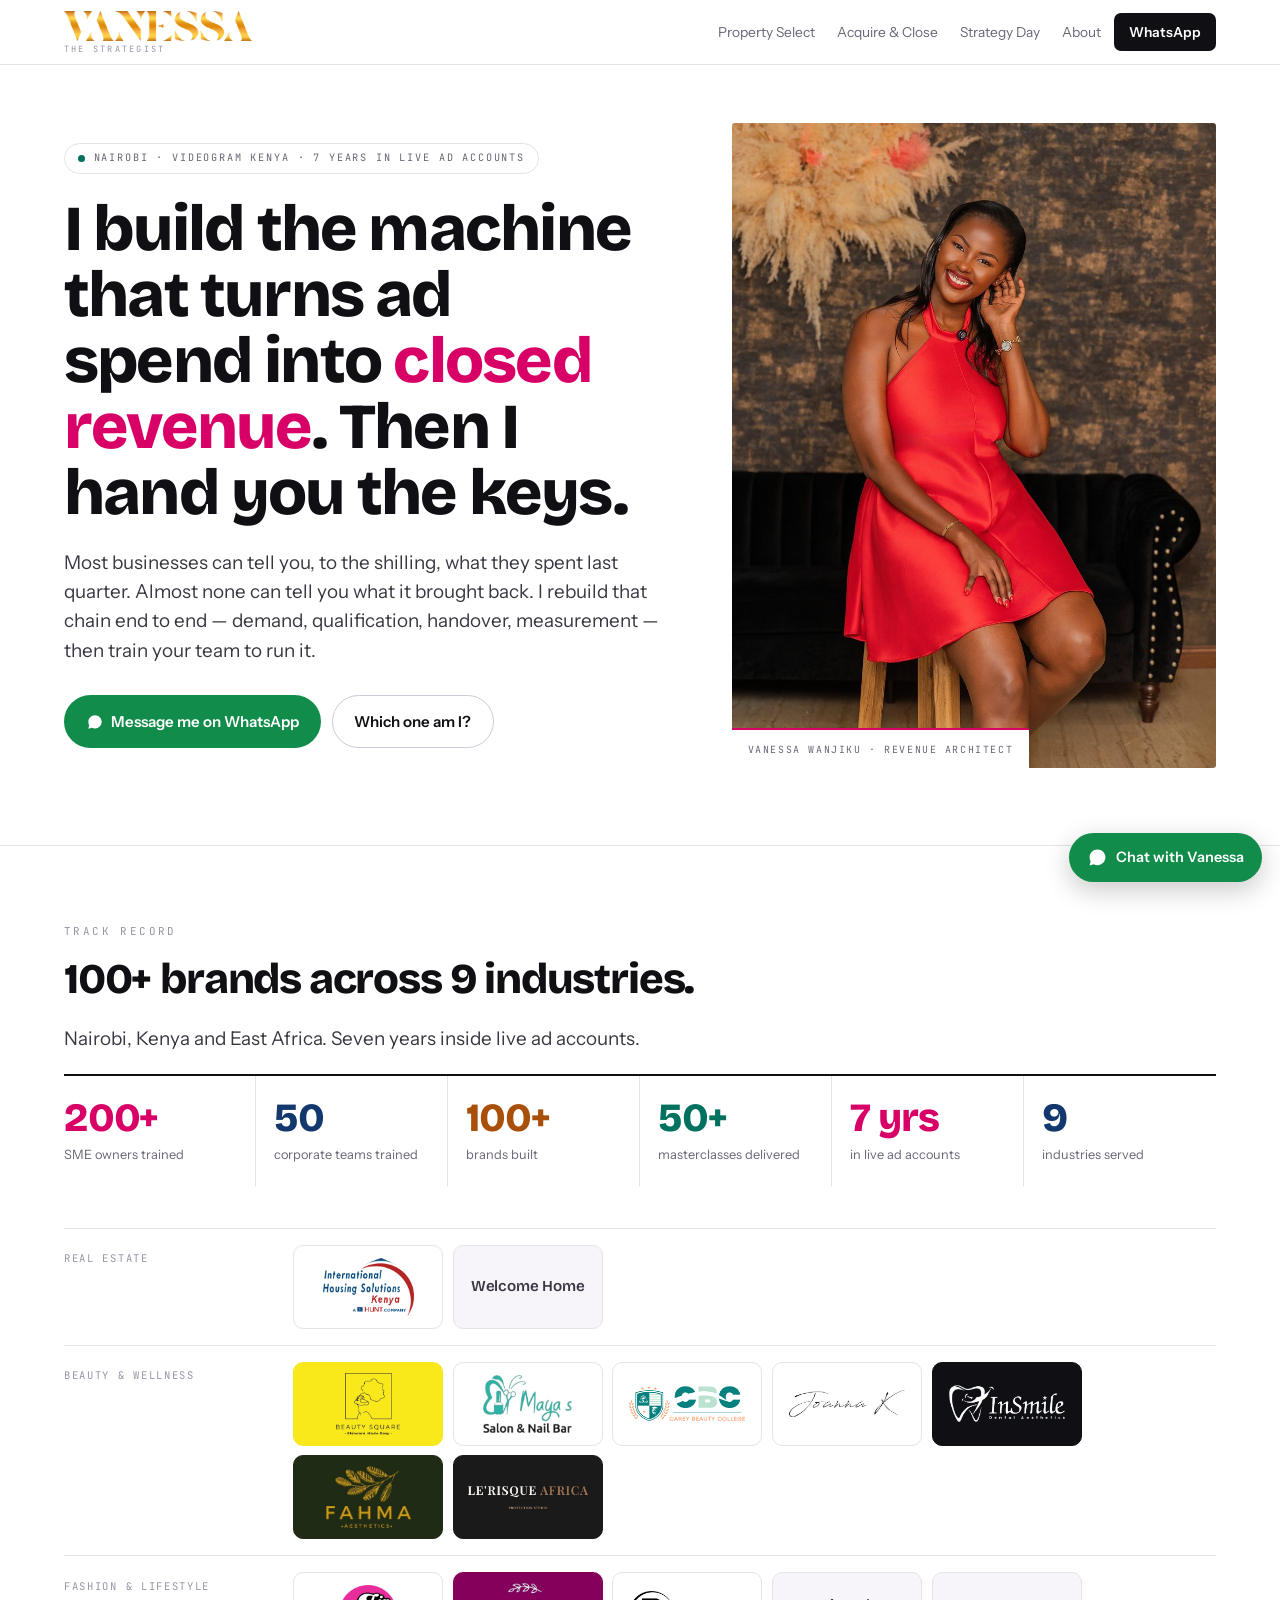
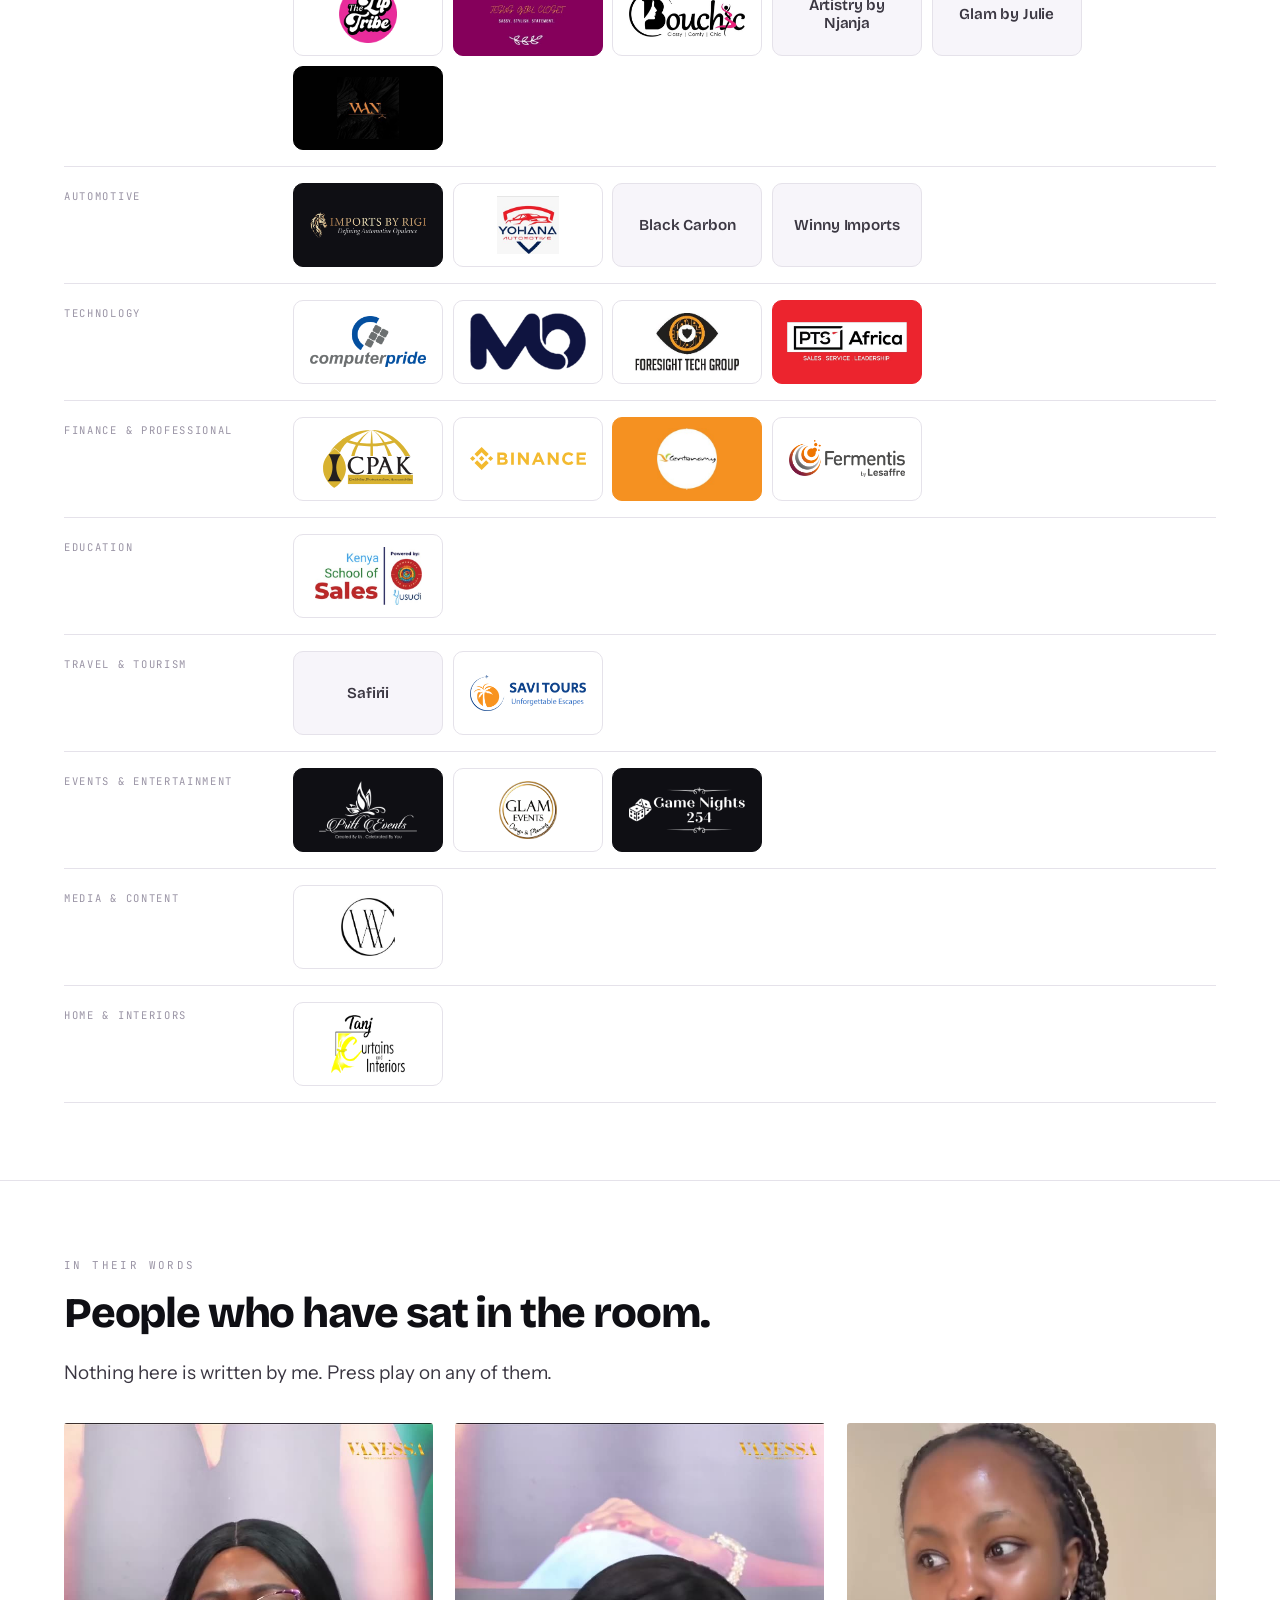
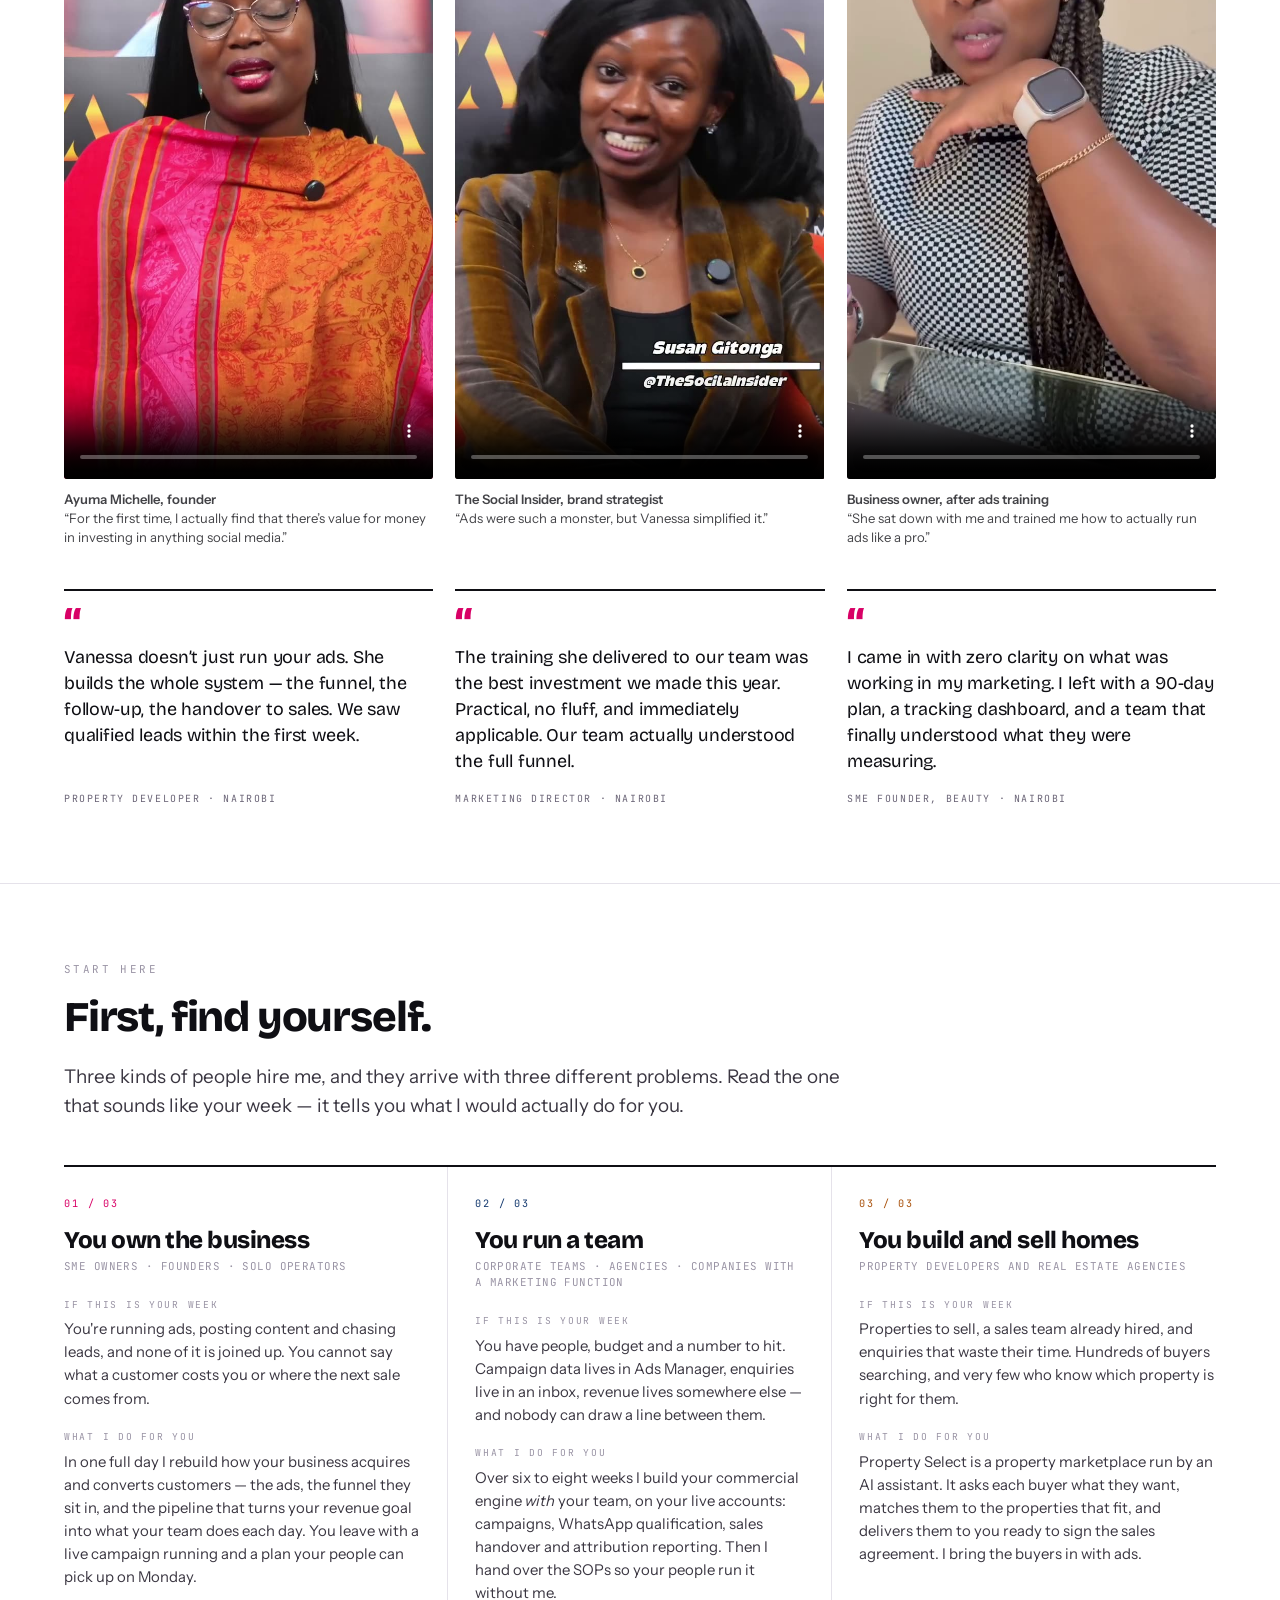
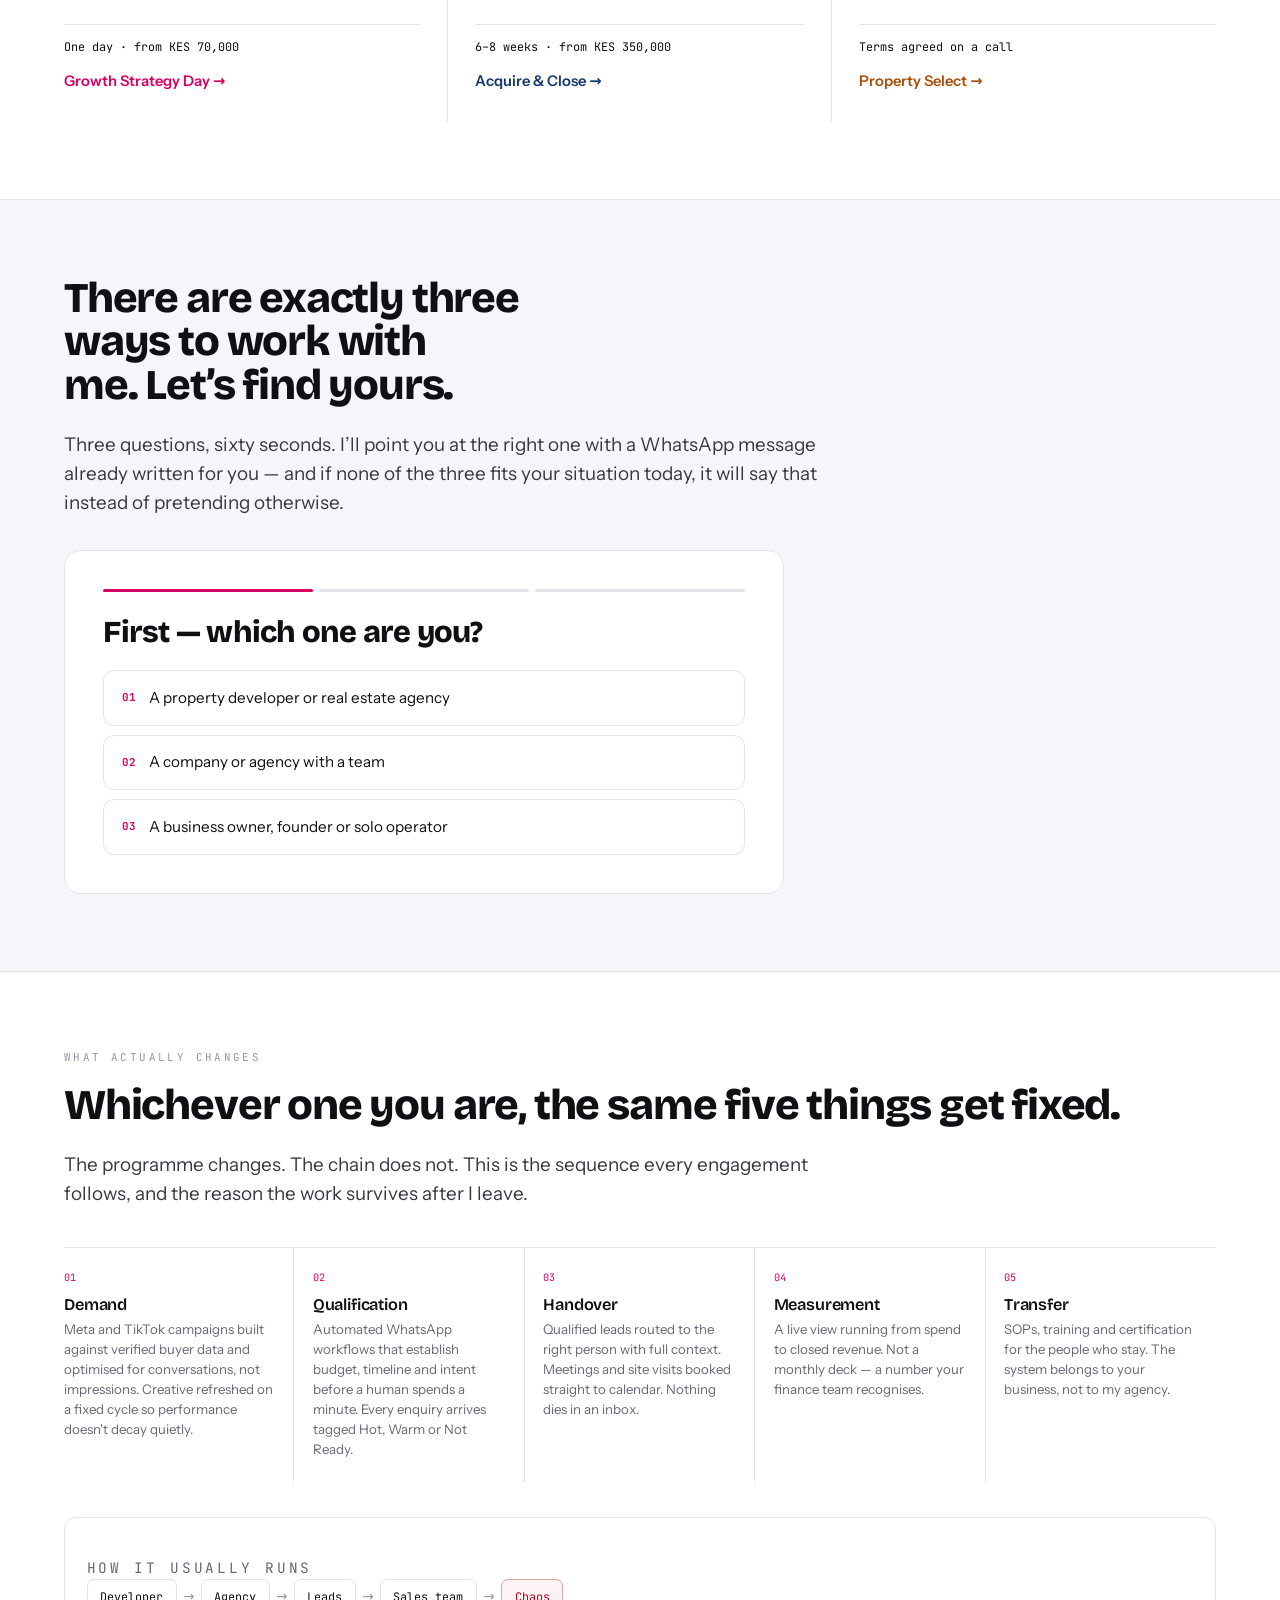
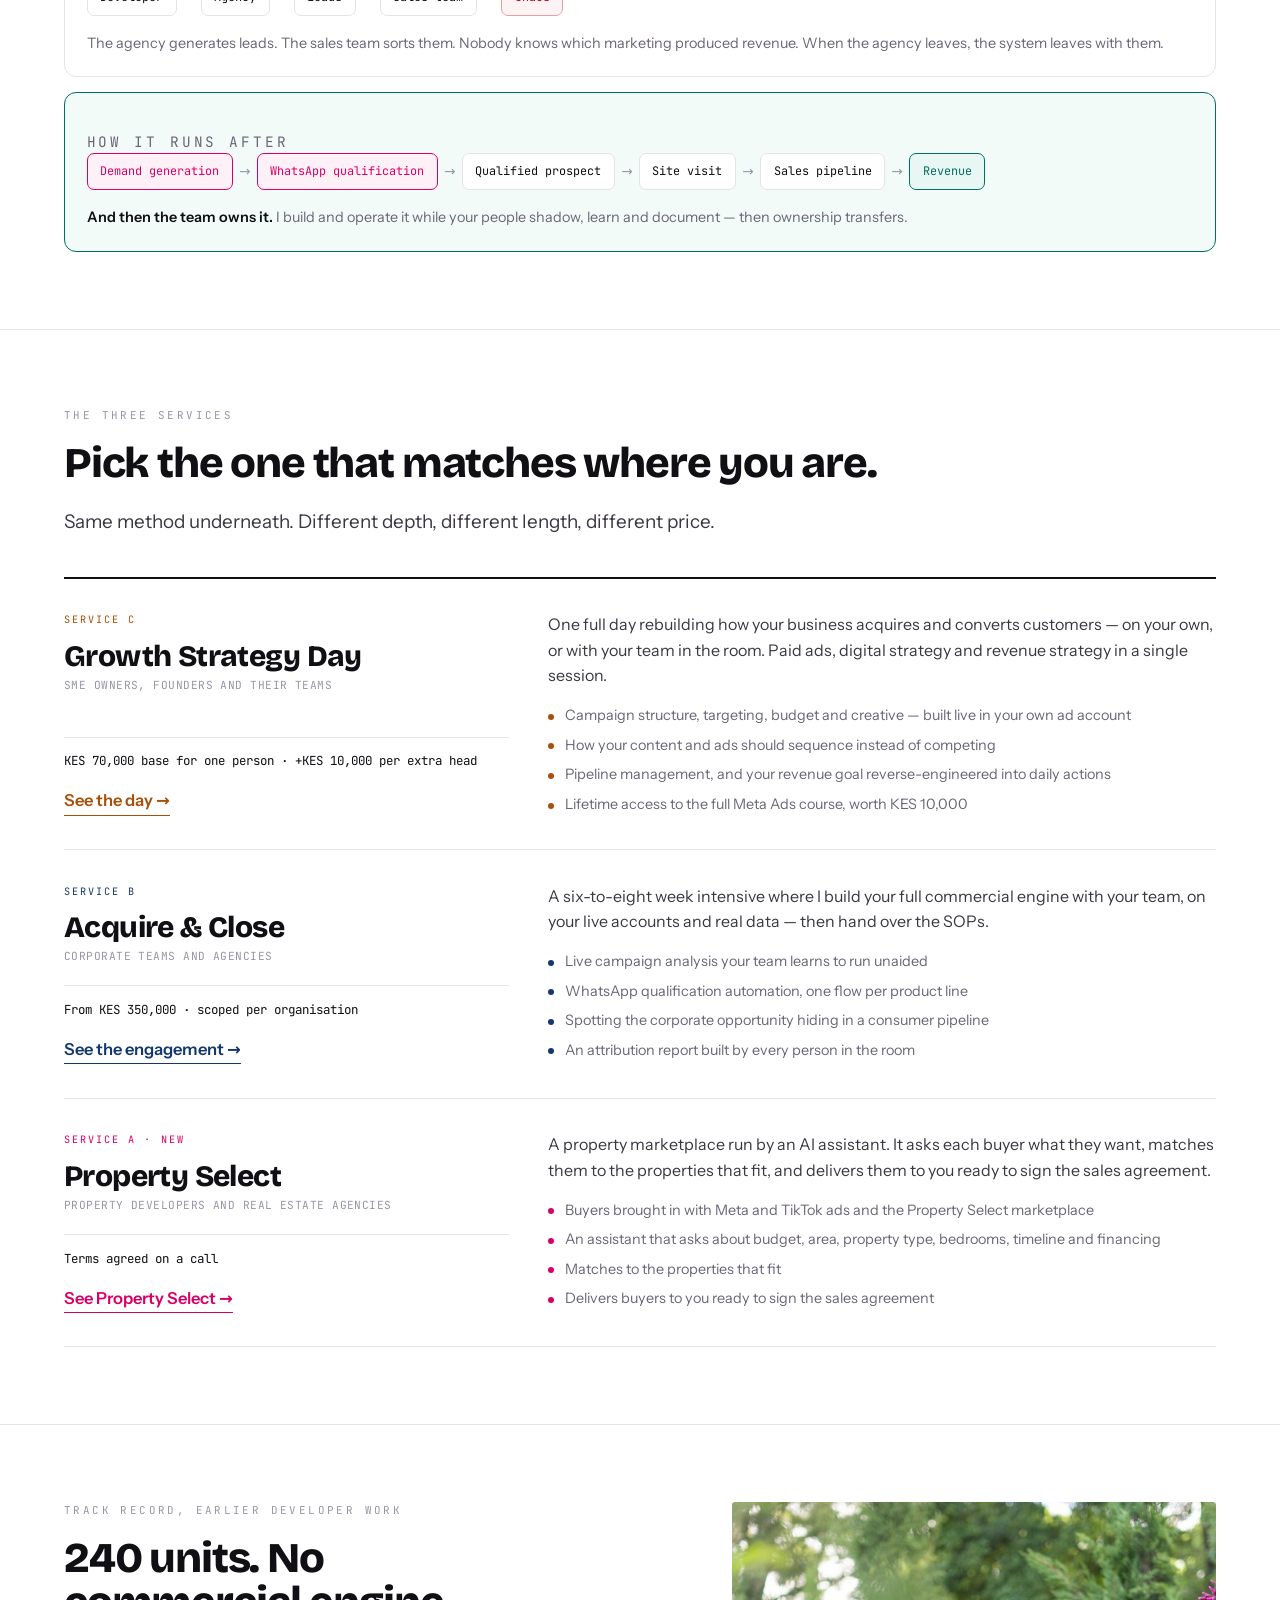
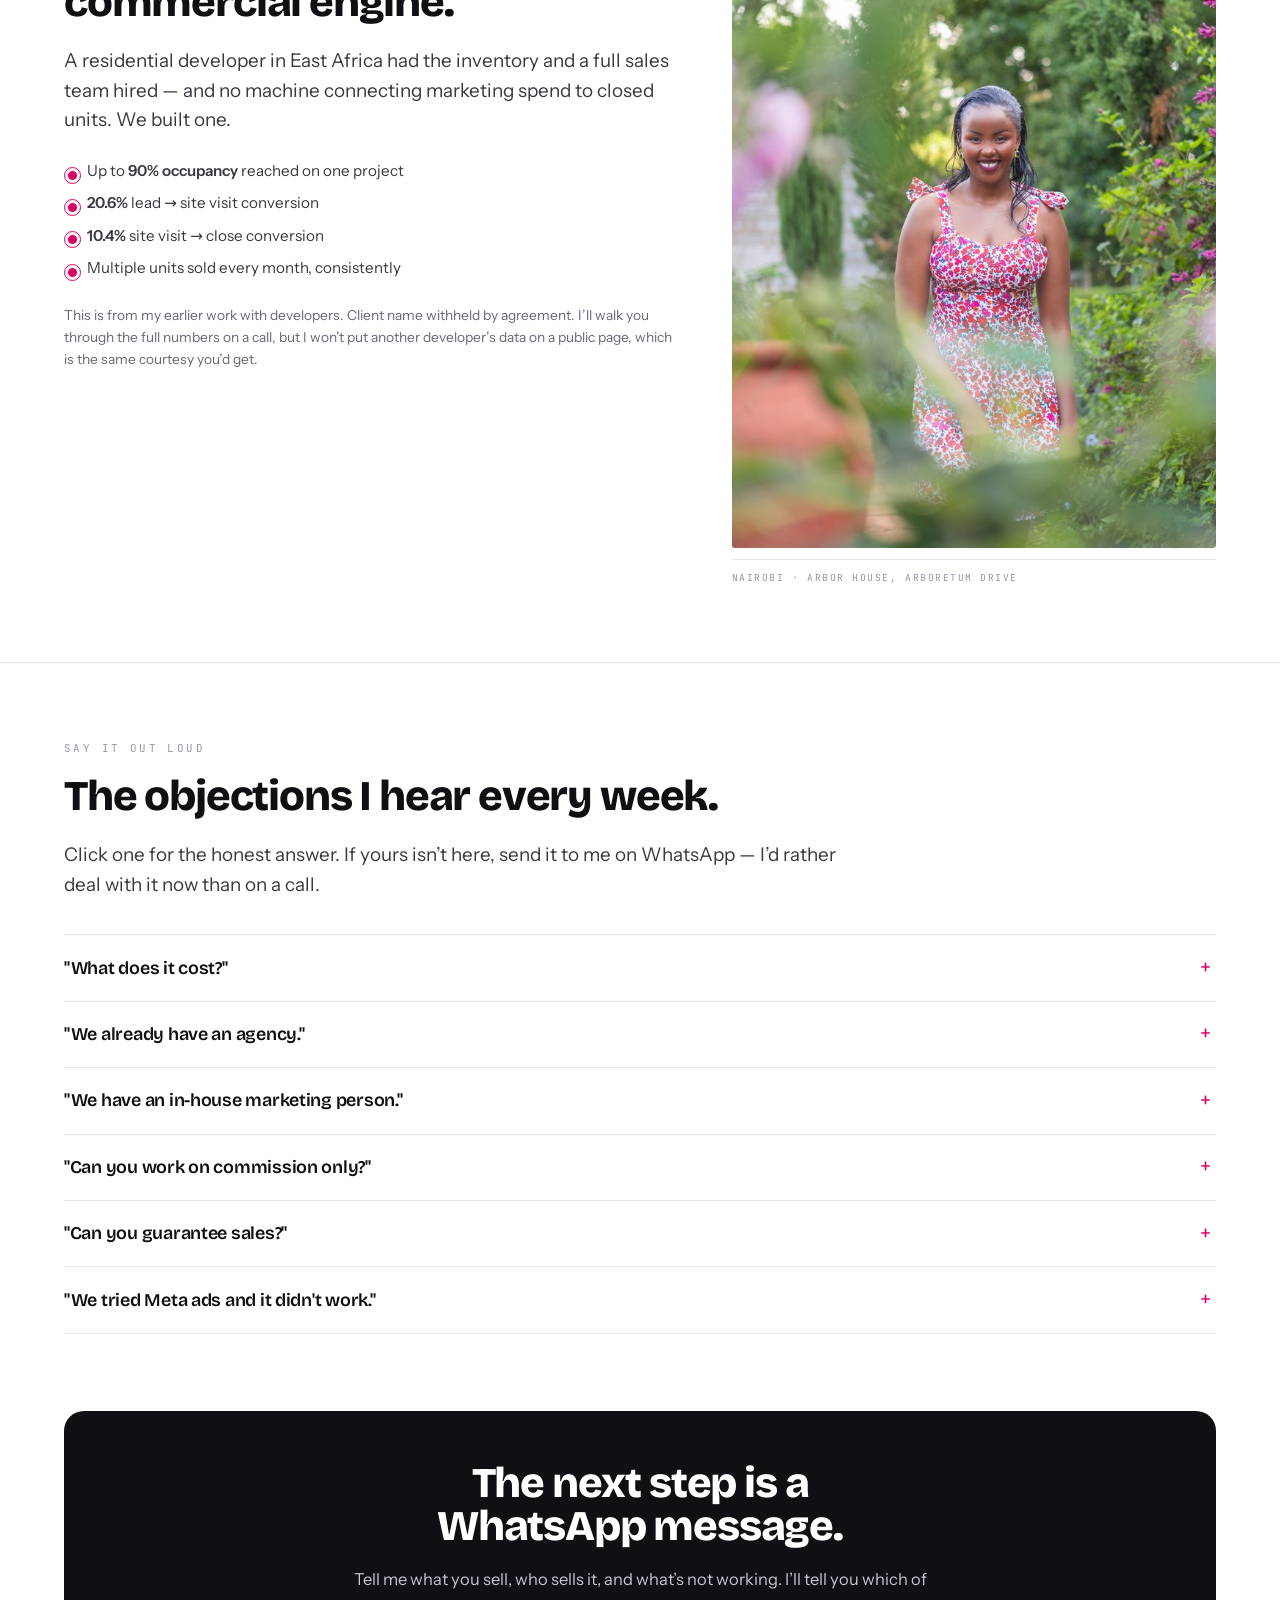
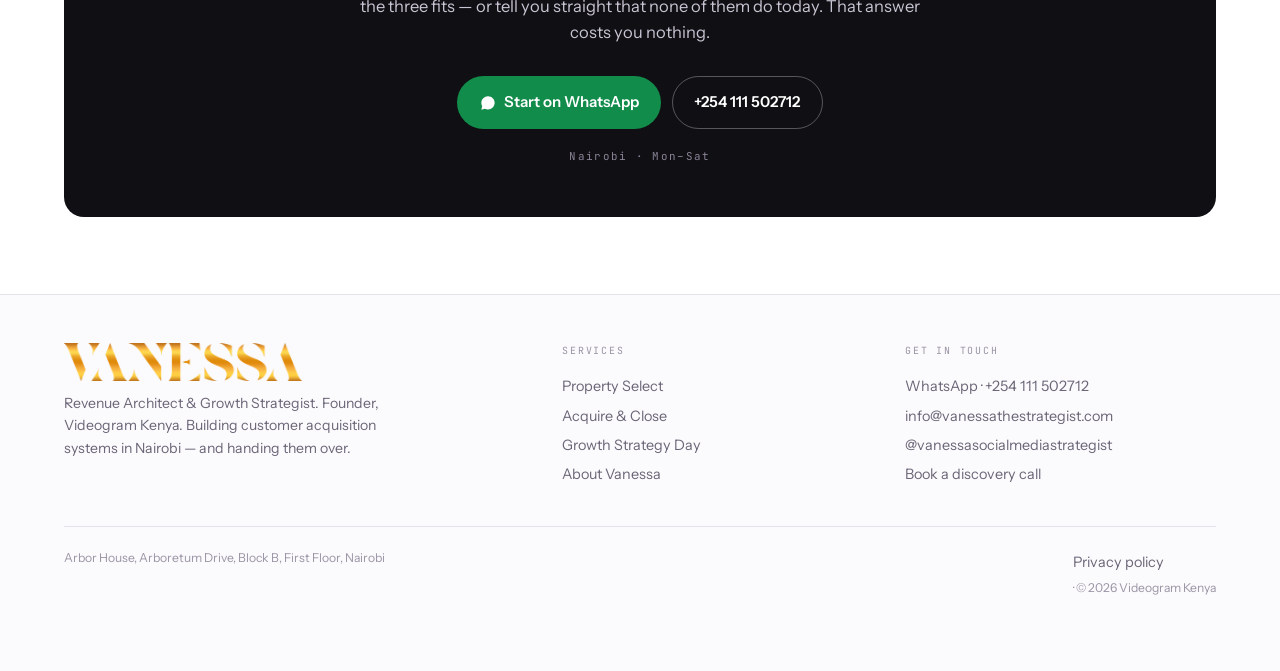
==== commit 05aa0296: "Property Select copy: buyers delivered ready to sign the sales agreement Co-Authored-By: Claude Sonn" ====
--- a/index.html
+++ b/index.html
@@ -529,7 +529,7 @@
   <h3 class="plabel">You build and sell homes</h3>
   <p class="pwho">Property developers and real estate agencies</p>
   <div class="pblk"><p class="pk">If this is your week</p><p class="ptext">Properties to sell, a sales team already hired, and enquiries that waste their time. Hundreds of buyers searching, and very few who know which property is right for them.</p></div>
-  <div class="pblk"><p class="pk">What I do for you</p><p class="ptext">Property Select is a property marketplace run by an AI assistant. It asks each buyer what they want, matches them to the properties that fit, and passes them to your sales team ready to view. I bring the buyers in with ads.</p></div>
+  <div class="pblk"><p class="pk">What I do for you</p><p class="ptext">Property Select is a property marketplace run by an AI assistant. It asks each buyer what they want, matches them to the properties that fit, and delivers them to you ready to sign the sales agreement. I bring the buyers in with ads.</p></div>
   <p class="pproof">Terms agreed on a call</p>
   <a class="plink" href="/property-select">Property Select &rarr;</a>
 </article></div>
@@ -584,7 +584,7 @@
     <p class="sprice">Terms agreed on a call</p>
     <a class="link" href="/property-select">See Property Select &rarr;</a>
   </div>
-  <div><p class="sblurb">A property marketplace run by an AI assistant. It asks each buyer what they want, matches them to the properties that fit, and passes them to your sales team ready to view.</p><ul class="sbul"><li>Buyers brought in with Meta and TikTok ads and the Property Select marketplace</li><li>An assistant that asks about budget, area, property type, bedrooms, timeline and financing</li><li>Matches to the properties that fit, then a handover to your agents</li><li>Your team keeps the viewings, the negotiation and the sale</li></ul></div>
+  <div><p class="sblurb">A property marketplace run by an AI assistant. It asks each buyer what they want, matches them to the properties that fit, and delivers them to you ready to sign the sales agreement.</p><ul class="sbul"><li>Buyers brought in with Meta and TikTok ads and the Property Select marketplace</li><li>An assistant that asks about budget, area, property type, bedrooms, timeline and financing</li><li>Matches to the properties that fit</li><li>Delivers buyers to you ready to sign the sales agreement</li></ul></div>
 </article></div>
  </div>
 </section>
@@ -616,9 +616,9 @@
   <h2>The objections I hear every week.</h2>
   <p class="lead">Click one for the honest answer. If yours isn&rsquo;t here, send it to me on WhatsApp &mdash; I&rsquo;d rather deal with it now than on a call.</p>
   <div class="objs"><div class="obj"><button class="objq" type="button" aria-expanded="false"><q>What does it cost?</q></button>
-<div class="obja"><p>Property Select has no published price. The terms are agreed on a call, once I know your properties and your sales team. Acquire &amp; Close and the Strategy Day have their prices on their own pages.</p></div></div><div class="obj"><button class="objq" type="button" aria-expanded="false"><q>We already have an agency.</q></button>
-<div class="obja"><p>Most developers and agencies do. Property Select does not replace your agency or your sales team. It brings buyers in, asks what they want, matches them to a property and hands your team buyers who are ready to view.</p></div></div><div class="obj"><button class="objq" type="button" aria-expanded="false"><q>We have an in-house marketing person.</q></button>
-<div class="obja"><p>Good. Property Select gives your sales team buyers who are ready to view. Your marketing person keeps doing their job.</p></div></div><div class="obj"><button class="objq" type="button" aria-expanded="false"><q>Can you work on commission only?</q></button>
+<div class="obja"><p>Property Select has no published price. The terms are agreed on a call, once I know your properties. Acquire &amp; Close and the Strategy Day have their prices on their own pages.</p></div></div><div class="obj"><button class="objq" type="button" aria-expanded="false"><q>We already have an agency.</q></button>
+<div class="obja"><p>Most developers and agencies do. Property Select does not replace your agency or your sales team. It brings buyers in, asks what they want, matches them to a property and delivers buyers who are ready to sign the sales agreement.</p></div></div><div class="obj"><button class="objq" type="button" aria-expanded="false"><q>We have an in-house marketing person.</q></button>
+<div class="obja"><p>Good. Property Select delivers buyers who are ready to sign. Your marketing person keeps doing their job.</p></div></div><div class="obj"><button class="objq" type="button" aria-expanded="false"><q>Can you work on commission only?</q></button>
 <div class="obja"><p>I do not work on commission alone. The terms for Property Select are agreed on a call.</p></div></div><div class="obj"><button class="objq" type="button" aria-expanded="false"><q>Can you guarantee sales?</q></button>
 <div class="obja"><p>No one honest guarantees closes &mdash; that depends on your product, price and sales team. Property Select is new, so I have no results from it to quote yet. On my last developer project: 20.6% lead-to-site-visit, 10.4% site-visit-to-close.</p></div></div><div class="obj"><button class="objq" type="button" aria-expanded="false"><q>We tried Meta ads and it didn't work.</q></button>
 <div class="obja"><p>That's usually not an ads problem &mdash; it's a system problem. Leads come in, nobody qualifies them, follow-up depends on whoever remembers, and no one can trace revenue back to the campaign. That whole chain is what gets rebuilt.</p></div></div></div>
@@ -643,8 +643,8 @@
  <div class="wrap two">
   <div>
    <p class="crumb"><a href="/">Home</a> / Service A</p>
-   <h1>Buyers who know what they want, matched to the right property before they reach your sales team.</h1>
-   <p class="lead">Property Select is a property marketplace run by an AI assistant. It asks each buyer what they are looking for, matches them to the properties that fit, and passes them to your sales team ready to view. I bring the buyers in with ads and the brand work. Your team handles the viewings, the negotiation and the sale.</p>
+   <h1>Buyers who know what they want, matched to the right property and delivered ready to sign.</h1>
+   <p class="lead">Property Select is a property marketplace run by an AI assistant. It asks each buyer what they are looking for, matches them to the properties that fit, and delivers them to you ready to sign the sales agreement. I bring the buyers in with ads and the brand work.</p>
    <div class="btnrow">
      <a class="btn btn-wa" href="https://wa.me/254111502712?text=Hi%20Vanessa%2C%20I%27m%20interested%20in%20Property%20Select.%20Here%27s%20my%20portfolio%3A%20" target="_blank" rel="noopener"><svg viewBox="0 0 24 24"><path d="M17.5 14.4c-.3-.2-1.7-.9-2-1-.3-.1-.5-.1-.7.1-.2.3-.7 1-.9 1.2-.2.2-.3.2-.6.1-1.7-.9-2.9-1.6-4-3.6-.3-.5.3-.5.9-1.6.1-.2 0-.4 0-.6s-.7-1.6-.9-2.2c-.2-.6-.5-.5-.7-.5h-.6c-.2 0-.6.1-.9.4-.3.3-1.2 1.1-1.2 2.7s1.2 3.2 1.4 3.4c.2.2 2.4 3.7 5.8 5.1 2.2.9 3 1 4.1.8.7-.1 1.7-.7 2-1.4.2-.7.2-1.3.2-1.4-.1-.2-.3-.3-.6-.4zM12 2C6.5 2 2 6.5 2 12c0 1.8.5 3.4 1.3 4.9L2 22l5.3-1.4c1.4.8 3 1.2 4.7 1.2 5.5 0 10-4.5 10-10S17.5 2 12 2z"/></svg>Message me on WhatsApp</a>
      <a class="btn btn-ghost" href="https://calendly.com/videogramkenya/discovery-call" target="_blank" rel="noopener">Book a call</a>
@@ -665,12 +665,12 @@
     <div class="card"><h4>&ldquo;Our sales team is drowning in enquiries.&rdquo;</h4><p>Hundreds of messages, and agents working out who can afford what and who is ready. That is not selling, it is sorting.</p></div>
     <div class="card"><h4>&ldquo;Buyers repeat themselves to every agent.&rdquo;</h4><p>A buyer searches hundreds of listings, contacts several agents and gives the same details each time. By the time they reach you they are tired and unsure.</p></div>
    </div>
-   <div class="note"><b>The one that closes:</b> &ldquo;I want buyers who already know their budget, their area and their timeline in front of my sales team, matched to a property that fits.&rdquo;</div>
+   <div class="note"><b>The one that closes:</b> &ldquo;I want buyers who already know their budget, their area and their timeline, matched to a property that fits and ready to sign.&rdquo;</div>
   </div>
   <div class="rail">
    <dl>
     <dt>Built for</dt><dd>Property developers and real estate agencies that already advertise their properties</dd>
-    <dt>How it works</dt><dd>A marketplace and an AI assistant, with your own sales team closing</dd>
+    <dt>How it works</dt><dd>A marketplace and an AI assistant that deliver buyers ready to sign</dd>
     <dt>Terms</dt><dd>Agreed on a call</dd>
     <dt>Who I need to speak to</dt><dd>Whoever owns the sales target and the marketing spend</dd>
    </dl>
@@ -686,7 +686,7 @@
   <div class="grid3" style="margin-top:2.2rem">
    <div class="card"><span class="stage">Stage 01</span><h3 style="margin:.6rem 0 .5rem">Buyers arrive</h3><p>Meta and TikTok campaigns and the Property Select marketplace bring real property shoppers in. A buyer can browse on their own, like on any property site.</p></div>
    <div class="card"><span class="stage">Stage 02</span><h3 style="margin:.6rem 0 .5rem">The assistant asks and matches</h3><p>When a buyer wants help, the assistant asks about budget, area, property type, bedrooms, timeline and financing, and whether they are buying to live in or to invest. It then shows the properties that fit.</p></div>
-   <div class="card"><span class="stage">Stage 03</span><h3 style="margin:.6rem 0 .5rem">Handover to your team</h3><p>Buyers who are ready go to your sales team with everything they have told the assistant, so your agents arrange viewings and close, instead of starting from nothing.</p></div>
+   <div class="card"><span class="stage">Stage 03</span><h3 style="margin:.6rem 0 .5rem">Delivered ready to sign</h3><p>Buyers who are matched and ready are delivered to you ready to sign the sales agreement, with everything they have told the assistant.</p></div>
   </div>
   <div class="two" style="margin-top:2.8rem">
    <div><h3>What I bring</h3>
@@ -695,8 +695,8 @@
       <li>The marketplace and the AI assistant</li>
       <li>The matching between what a buyer wants and your properties</li>
       <li>WhatsApp follow-up for buyers who are serious</li></ul></div>
-   <div><h3>What your team keeps doing</h3>
-    <p class="lead" style="margin-top:1rem">The viewings, the negotiation and the sale. I do not replace your sales team or your agents. They are exactly who the qualified buyers are handed to.</p></div>
+   <div><h3>What you do</h3>
+    <p class="lead" style="margin-top:1rem">Sign the sales agreement with a buyer who is ready. I do not replace your agency or your agents.</p></div>
   </div>
  </div>
 </section>
@@ -705,7 +705,7 @@
  <div class="wrap">
   <p class="eye">Terms</p>
   <h2>Agreed on a call.</h2>
-  <p class="lead">I do not publish a price for Property Select. The terms are agreed on a call, once I know your properties and your sales team.</p>
+  <p class="lead">I do not publish a price for Property Select. The terms are agreed on a call, once I know your properties.</p>
  </div>
 </section>
 
@@ -716,7 +716,7 @@
    <ul class="tick" style="margin-top:1.6rem">
     <li>You&rsquo;re a property developer or a real estate agency</li>
     <li>You already advertise your properties, and you will keep doing so</li>
-    <li>You have a sales team that handles viewings and negotiation</li>
+    <li>You are ready to sign sales agreements with the buyers I deliver</li>
     <li>You own the sales target, or you can bring in the person who does</li>
    </ul>
   </div>
@@ -758,13 +758,13 @@
   <p class="eye">Questions I get asked</p>
   <h2 style="margin-bottom:1.8rem">Before you message me.</h2>
   <div class="faq">
-   <details><summary>What does it cost?</summary><p>The terms are agreed on a call, once I know your properties and your sales team.</p></details>
+   <details><summary>What does it cost?</summary><p>The terms are agreed on a call, once I know your properties.</p></details>
    <details><summary>Is it new?</summary><p>Yes. Property Select is being built with its first agency. I would rather tell you that than quote numbers I do not have.</p></details>
-   <details><summary>We already have an agency.</summary><p>Most developers and agencies do. Property Select does not replace your agency or your sales team. It brings buyers in, asks what they want, matches them to a property and hands your team buyers who are ready to view.</p></details>
-   <details><summary>Can you guarantee sales?</summary><p>No one honest guarantees closes. That depends on your properties, your price and your sales team. What your team will see is buyers who have already said what they want.</p></details>
+   <details><summary>We already have an agency.</summary><p>Most developers and agencies do. Property Select does not replace your agency or your sales team. It brings buyers in, asks what they want, matches them to a property and delivers buyers who are ready to sign the sales agreement.</p></details>
+   <details><summary>Can you guarantee sales?</summary><p>No one honest guarantees closes. That depends on your properties and your price. What you receive is buyers who have already said what they want and are ready to sign.</p></details>
    <details><summary>Can you work on commission only?</summary><p>I do not work on commission alone. The terms are agreed on a call.</p></details>
    <details><summary>We tried Meta ads and it didn&rsquo;t work.</summary><p>That&rsquo;s usually not an ads problem. It&rsquo;s a system problem. Leads come in, nobody qualifies them, follow-up depends on whoever remembers, and no one can trace revenue back to the campaign. Asking every buyer what they want before your team spends time on them is the part that gets fixed.</p></details>
-   <details><summary>Do you replace our sales team?</summary><p>No. They handle the viewings, the negotiation and the sale.</p></details>
+   <details><summary>Do you replace our sales team?</summary><p>No. I do not replace your agency or your agents. Property Select delivers buyers who are ready to sign the sales agreement.</p></details>
   </div>
 
   <div class="ctabox" style="margin-top:2.8rem">
@@ -1244,7 +1244,7 @@
   function wa(m){return WA+encodeURIComponent(m);}
   var R={
    bt:{tag:"Your route · Service A",c:"var(--mag)",h:"Property Select",
-     p:"This is who it is built for. A property marketplace run by an AI assistant that asks each buyer what they want, matches them to the properties that fit, and hands your sales team buyers who are ready to view. I bring the buyers in with ads.",
+     p:"This is who it is built for. A property marketplace run by an AI assistant that asks each buyer what they want, matches them to the properties that fit, and delivers buyers who are ready to sign the sales agreement. I bring the buyers in with ads.",
      a:["See Property Select","/property-select"],
      w:"Hi Vanessa, I took the quiz and it pointed me to Property Select. Here is my portfolio: ",
      b:["Book the discovery call",CAL]},
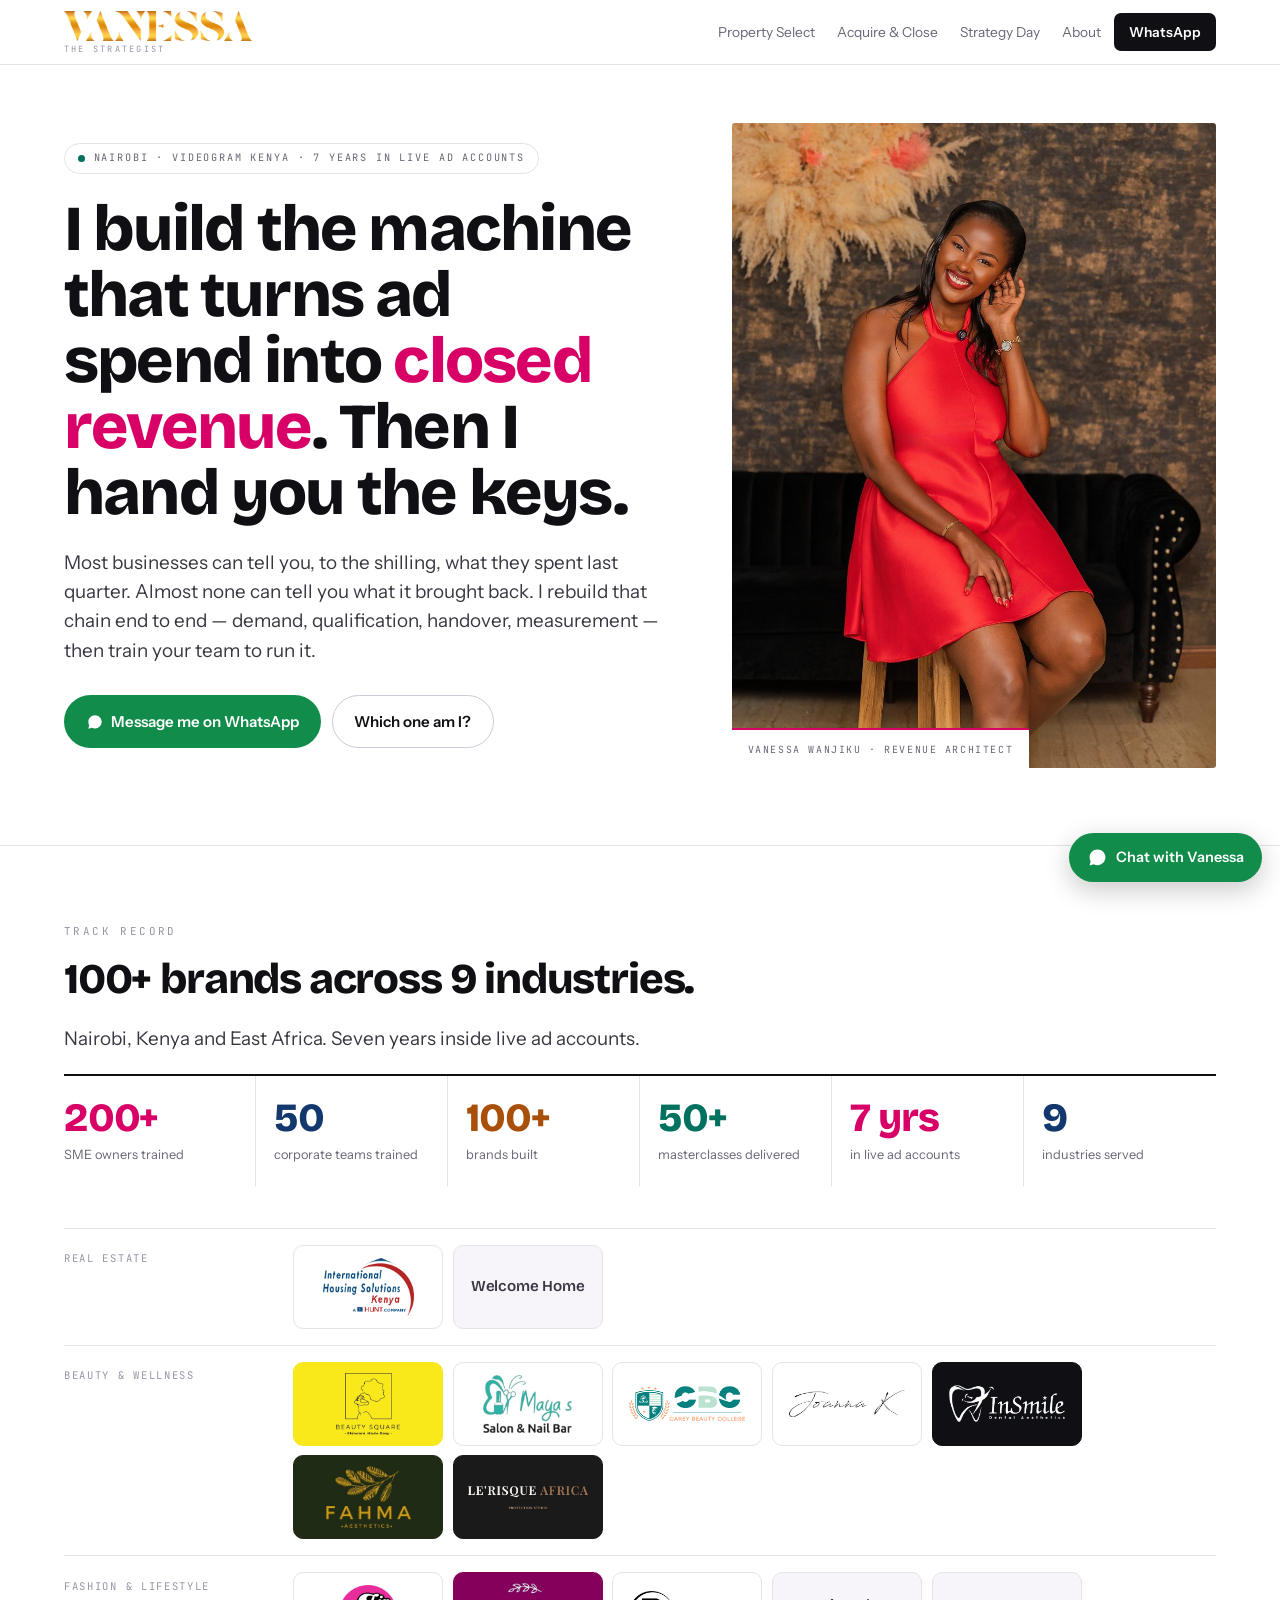
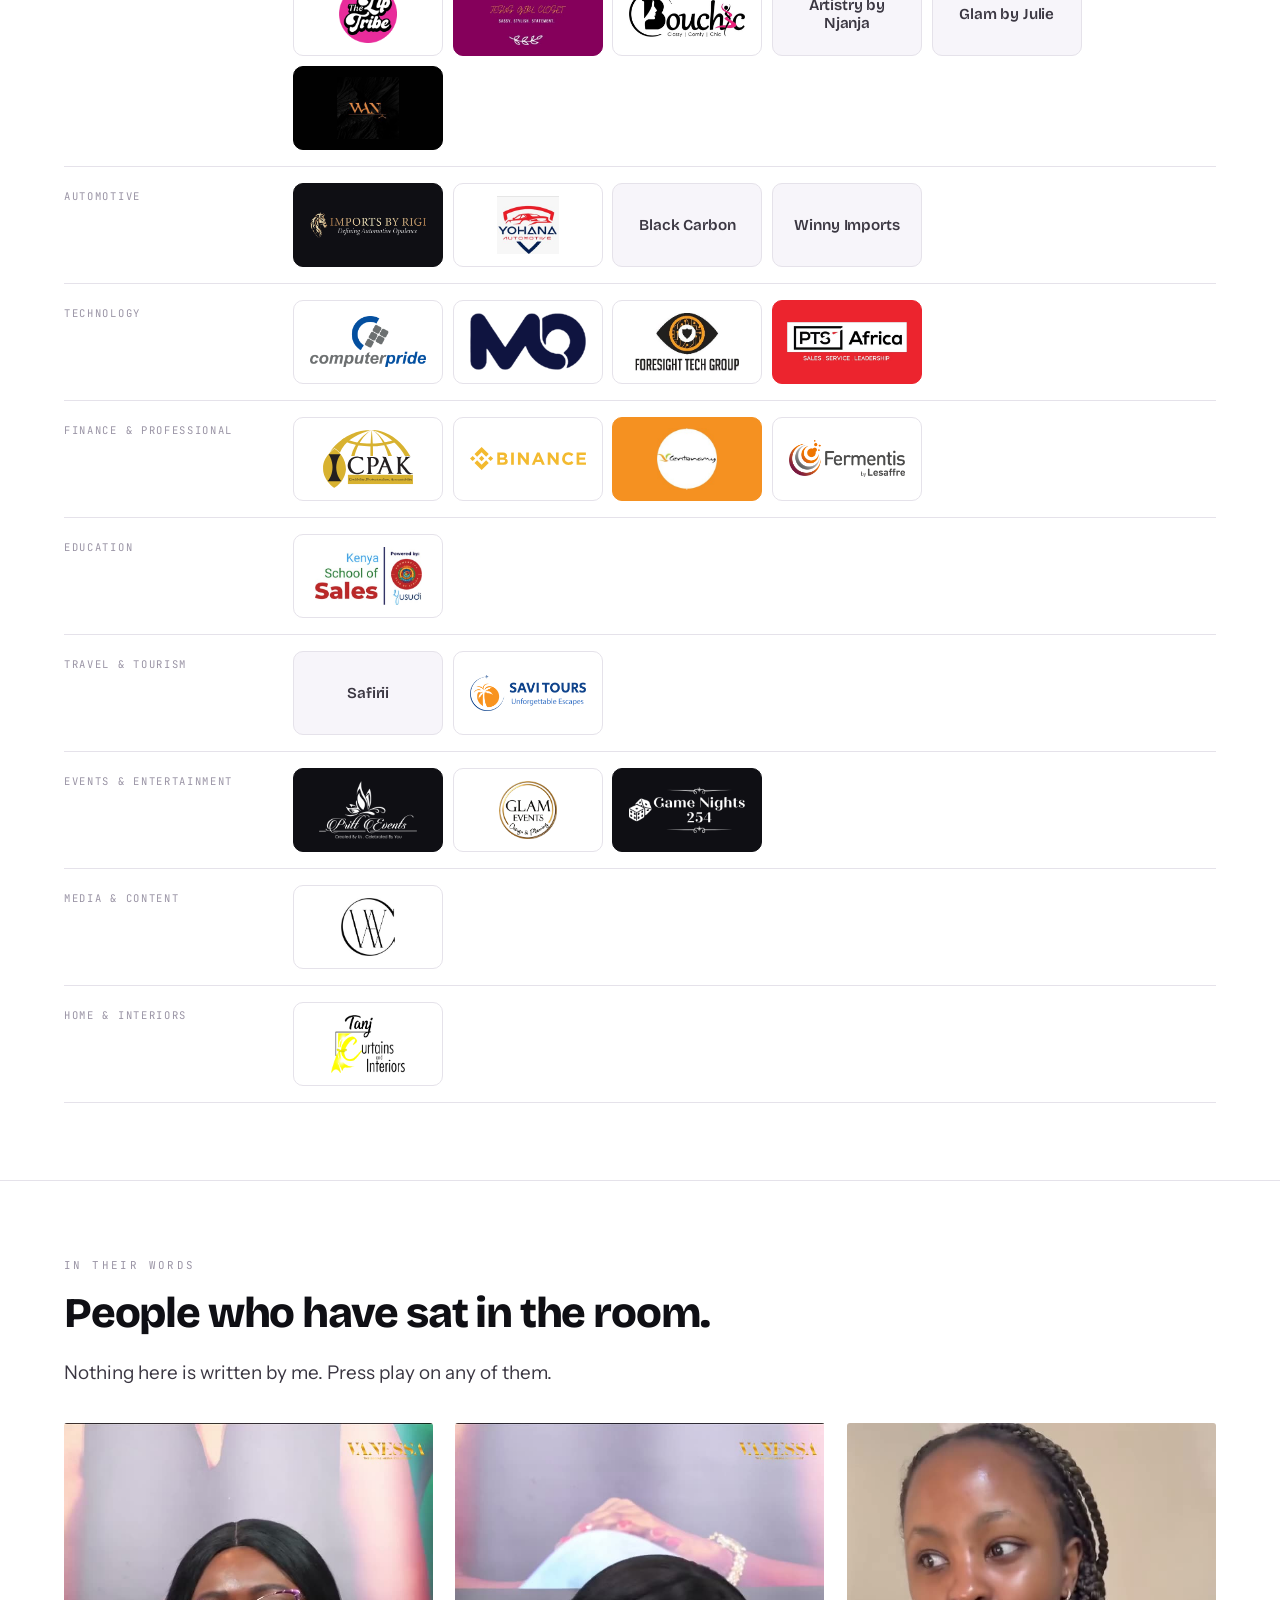
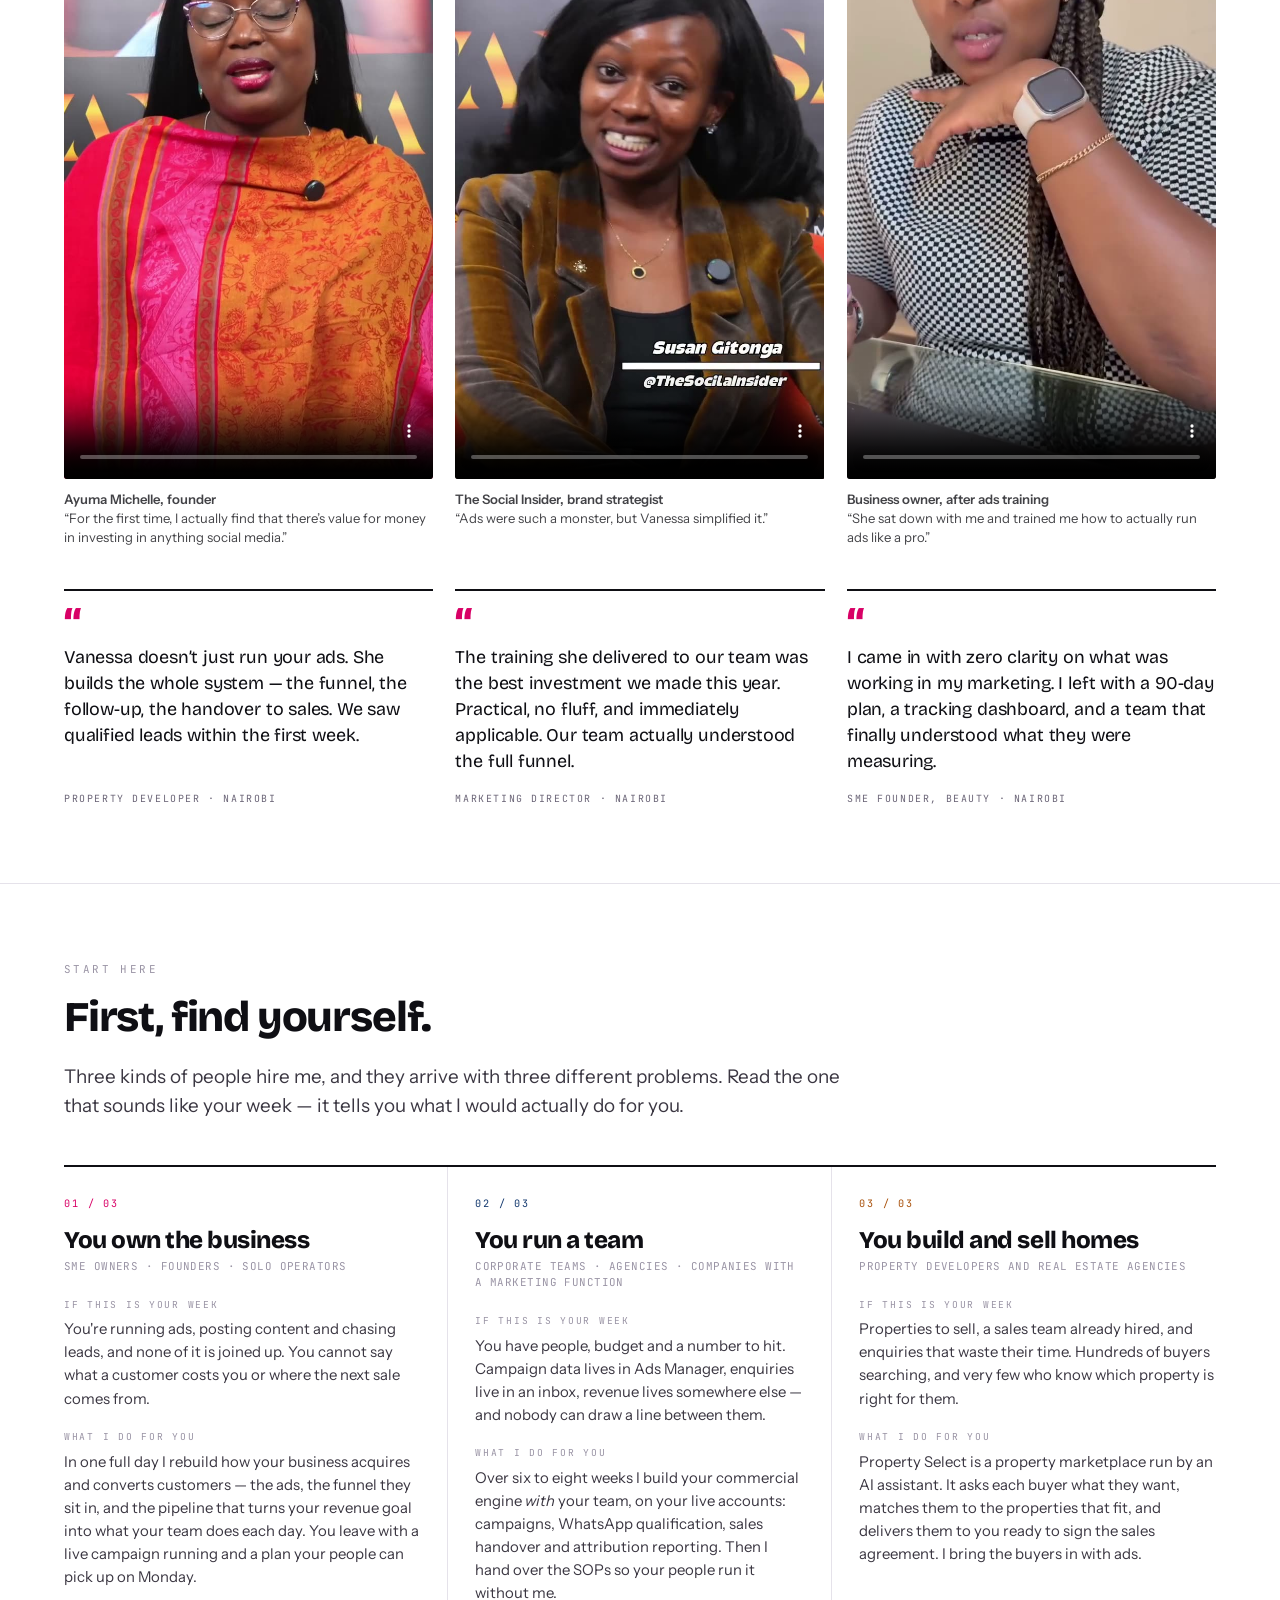
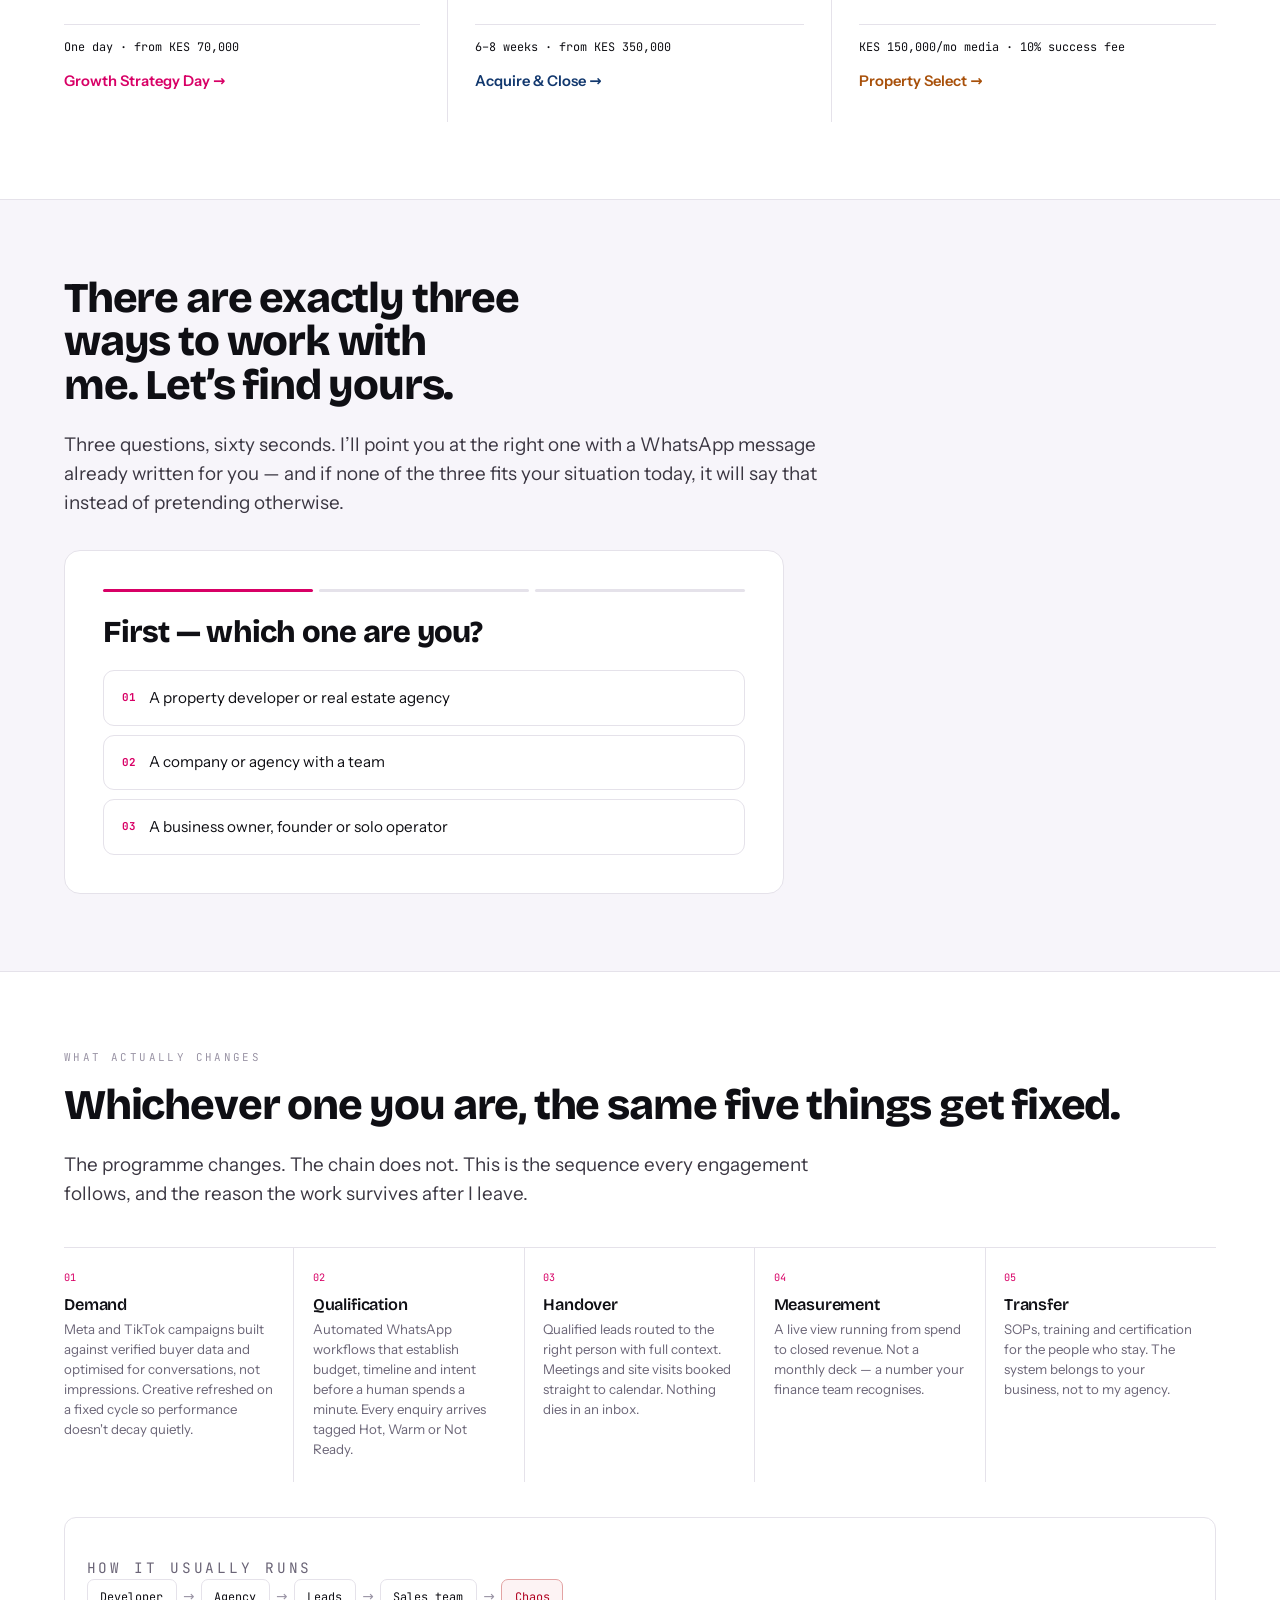
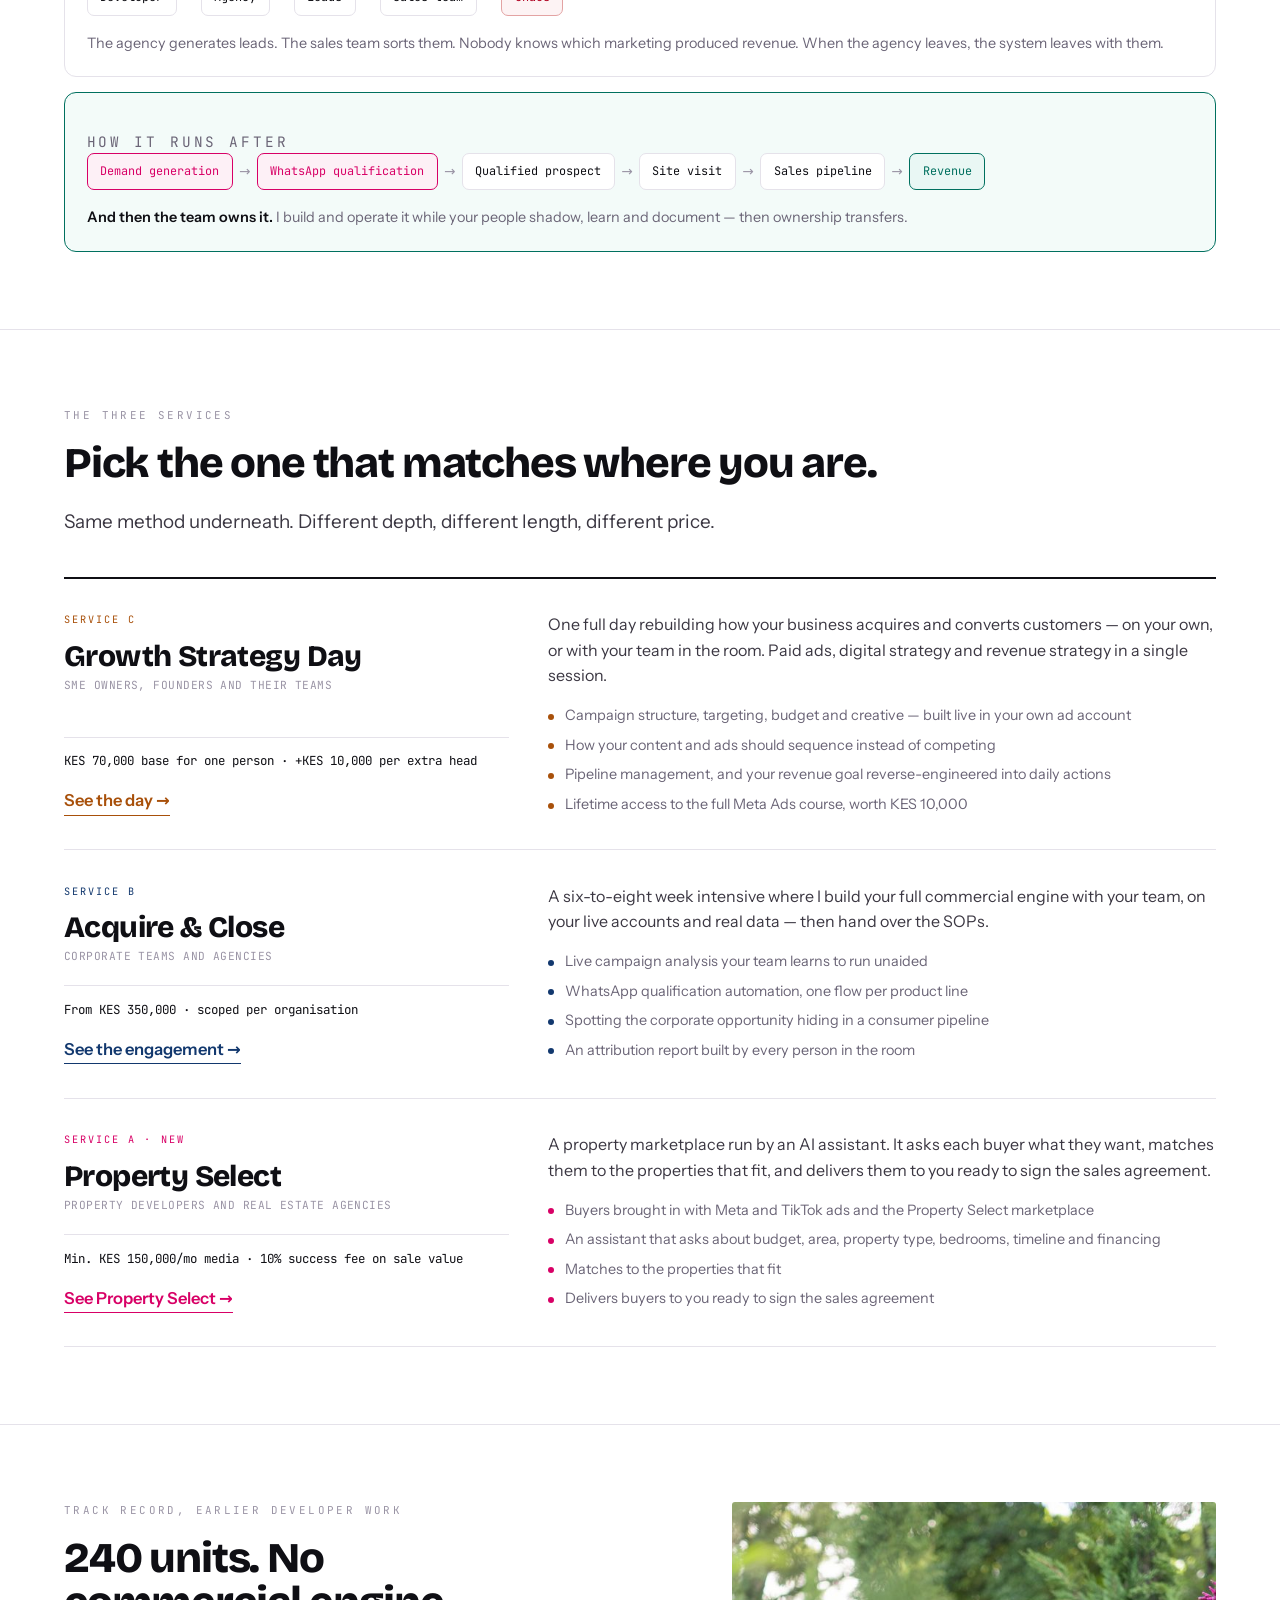
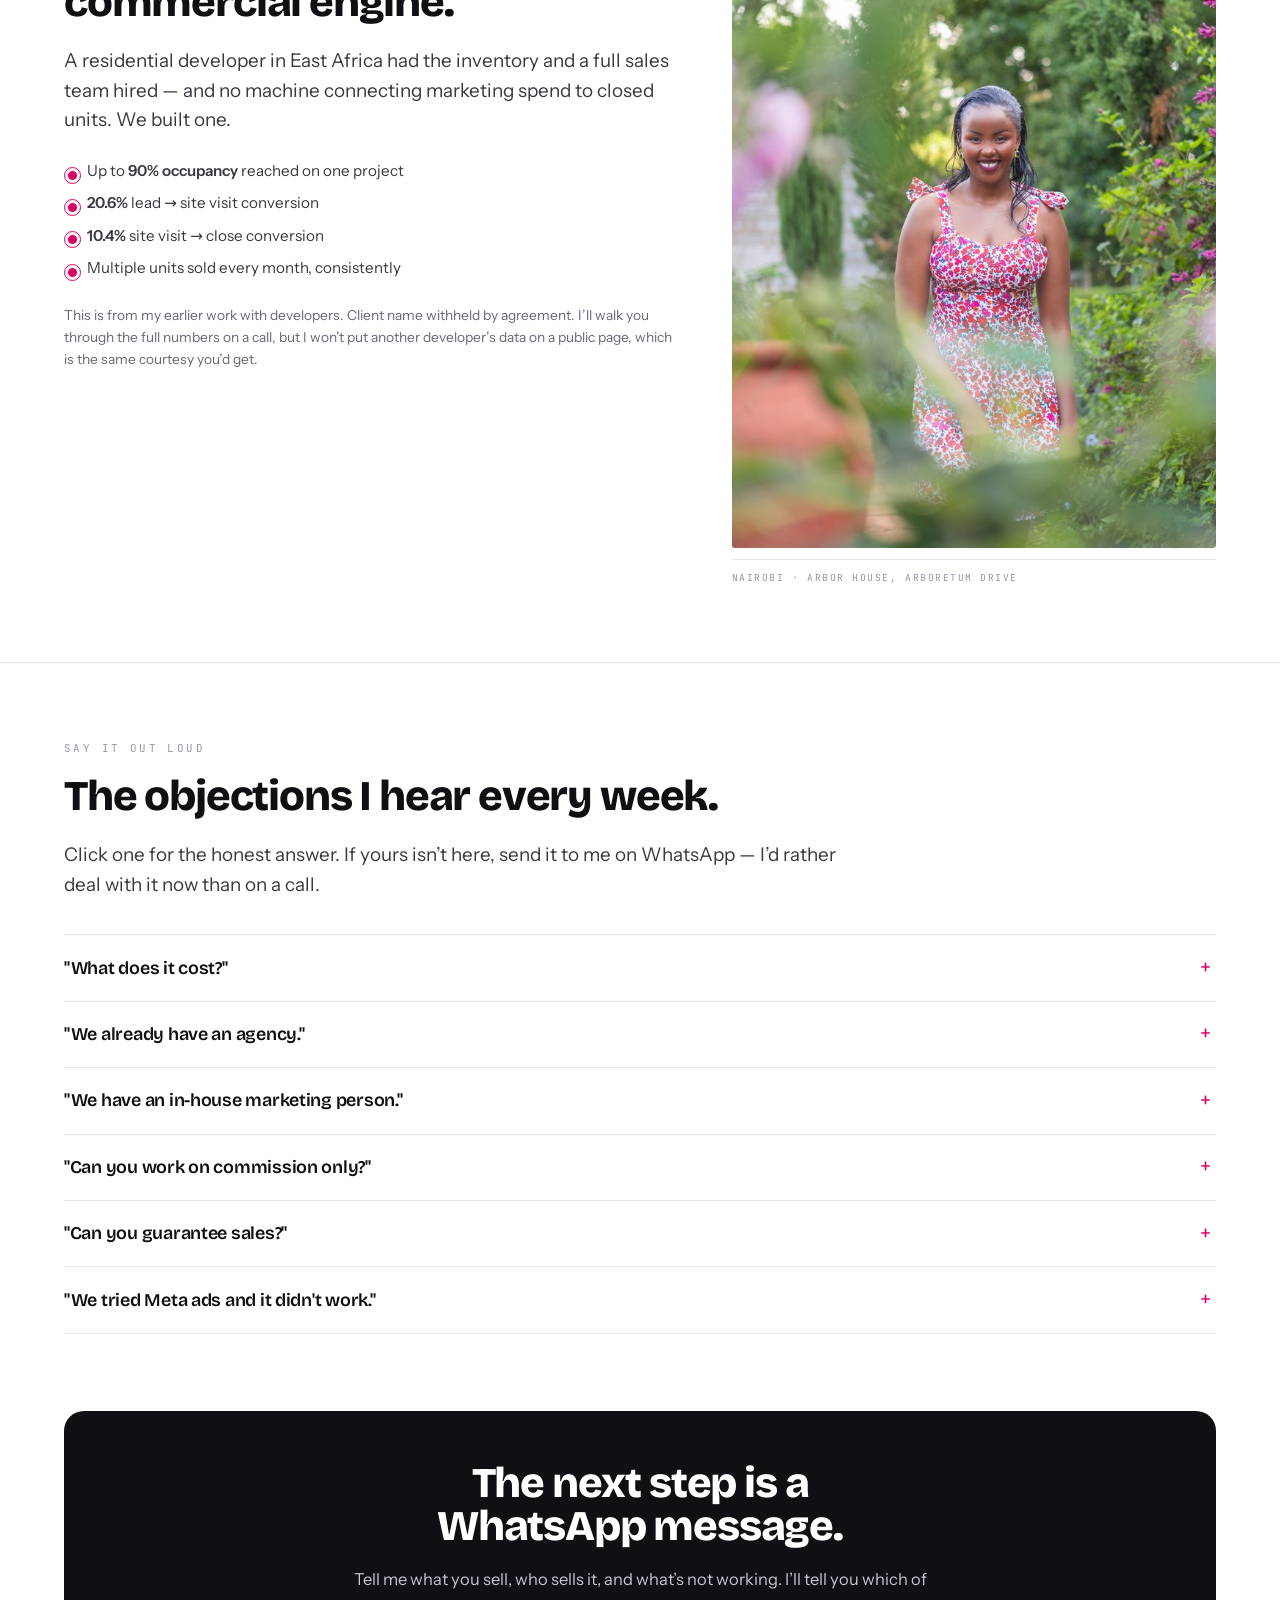
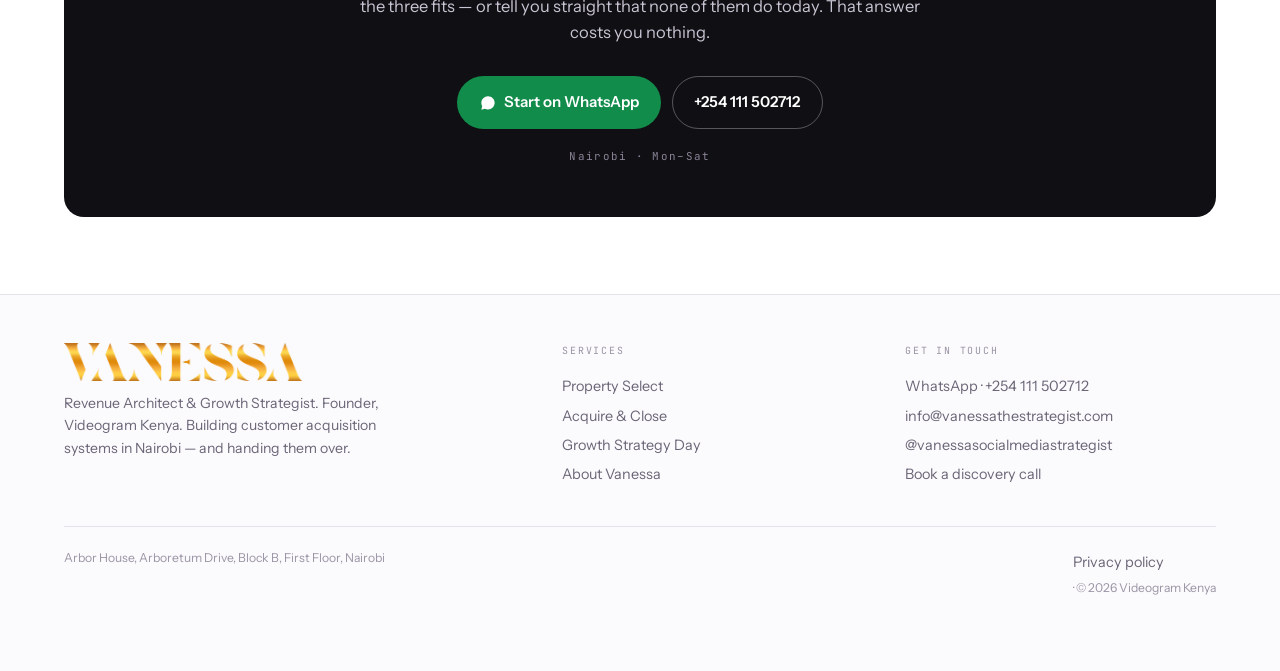
==== commit be1c3552: "Property Select page: Vanessa's revised copy (30 Oct), price on home cards. Branch only. Co-Authored" ====
--- a/index.html
+++ b/index.html
@@ -530,7 +530,7 @@
   <p class="pwho">Property developers and real estate agencies</p>
   <div class="pblk"><p class="pk">If this is your week</p><p class="ptext">Properties to sell, a sales team already hired, and enquiries that waste their time. Hundreds of buyers searching, and very few who know which property is right for them.</p></div>
   <div class="pblk"><p class="pk">What I do for you</p><p class="ptext">Property Select is a property marketplace run by an AI assistant. It asks each buyer what they want, matches them to the properties that fit, and delivers them to you ready to sign the sales agreement. I bring the buyers in with ads.</p></div>
-  <p class="pproof">Terms agreed on a call</p>
+  <p class="pproof">KES 150,000/mo media &middot; 10% success fee</p>
   <a class="plink" href="/property-select">Property Select &rarr;</a>
 </article></div>
  </div>
@@ -581,7 +581,7 @@
 </article><article class="svc t-mag" data-svc="property-select">
   <div class="scol">
     <p class="stag">Service A &middot; New</p><h3>Property Select</h3><p class="swho">Property developers and real estate agencies</p>
-    <p class="sprice">Terms agreed on a call</p>
+    <p class="sprice">Min. KES 150,000/mo media &middot; 10% success fee on sale value</p>
     <a class="link" href="/property-select">See Property Select &rarr;</a>
   </div>
   <div><p class="sblurb">A property marketplace run by an AI assistant. It asks each buyer what they want, matches them to the properties that fit, and delivers them to you ready to sign the sales agreement.</p><ul class="sbul"><li>Buyers brought in with Meta and TikTok ads and the Property Select marketplace</li><li>An assistant that asks about budget, area, property type, bedrooms, timeline and financing</li><li>Matches to the properties that fit</li><li>Delivers buyers to you ready to sign the sales agreement</li></ul></div>
@@ -616,10 +616,10 @@
   <h2>The objections I hear every week.</h2>
   <p class="lead">Click one for the honest answer. If yours isn&rsquo;t here, send it to me on WhatsApp &mdash; I&rsquo;d rather deal with it now than on a call.</p>
   <div class="objs"><div class="obj"><button class="objq" type="button" aria-expanded="false"><q>What does it cost?</q></button>
-<div class="obja"><p>Property Select has no published price. The terms are agreed on a call, once I know your properties. Acquire &amp; Close and the Strategy Day have their prices on their own pages.</p></div></div><div class="obj"><button class="objq" type="button" aria-expanded="false"><q>We already have an agency.</q></button>
+<div class="obja"><p>Property Select works on a minimum of KES 150,000 a month in advertising media spend, plus a 10% success fee based on the property&rsquo;s sale value when a buyer generated and managed through Property Select buys. Acquire &amp; Close and the Strategy Day have their prices on their own pages.</p></div></div><div class="obj"><button class="objq" type="button" aria-expanded="false"><q>We already have an agency.</q></button>
 <div class="obja"><p>Most developers and agencies do. Property Select does not replace your agency or your sales team. It brings buyers in, asks what they want, matches them to a property and delivers buyers who are ready to sign the sales agreement.</p></div></div><div class="obj"><button class="objq" type="button" aria-expanded="false"><q>We have an in-house marketing person.</q></button>
 <div class="obja"><p>Good. Property Select delivers buyers who are ready to sign. Your marketing person keeps doing their job.</p></div></div><div class="obj"><button class="objq" type="button" aria-expanded="false"><q>Can you work on commission only?</q></button>
-<div class="obja"><p>I do not work on commission alone. The terms for Property Select are agreed on a call.</p></div></div><div class="obj"><button class="objq" type="button" aria-expanded="false"><q>Can you guarantee sales?</q></button>
+<div class="obja"><p>I do not work on commission alone. Property Select already carries a 10% success fee on the sale value, and the KES 150,000 monthly media commitment is what funds the demand behind your inventory.</p></div></div><div class="obj"><button class="objq" type="button" aria-expanded="false"><q>Can you guarantee sales?</q></button>
 <div class="obja"><p>No one honest guarantees closes &mdash; that depends on your product, price and sales team. Property Select is new, so I have no results from it to quote yet. On my last developer project: 20.6% lead-to-site-visit, 10.4% site-visit-to-close.</p></div></div><div class="obj"><button class="objq" type="button" aria-expanded="false"><q>We tried Meta ads and it didn't work.</q></button>
 <div class="obja"><p>That's usually not an ads problem &mdash; it's a system problem. Leads come in, nobody qualifies them, follow-up depends on whoever remembers, and no one can trace revenue back to the campaign. That whole chain is what gets rebuilt.</p></div></div></div>
  </div>
@@ -642,11 +642,23 @@
 <section class="hsub">
  <div class="wrap two">
   <div>
-   <p class="crumb"><a href="/">Home</a> / Service A</p>
-   <h1>Buyers who know what they want, matched to the right property and delivered ready to sign.</h1>
-   <p class="lead">Property Select is a property marketplace run by an AI assistant. It asks each buyer what they are looking for, matches them to the properties that fit, and delivers them to you ready to sign the sales agreement. I bring the buyers in with ads and the brand work.</p>
-   <div class="btnrow">
-     <a class="btn btn-wa" href="https://wa.me/254111502712?text=Hi%20Vanessa%2C%20I%27m%20interested%20in%20Property%20Select.%20Here%27s%20my%20portfolio%3A%20" target="_blank" rel="noopener"><svg viewBox="0 0 24 24"><path d="M17.5 14.4c-.3-.2-1.7-.9-2-1-.3-.1-.5-.1-.7.1-.2.3-.7 1-.9 1.2-.2.2-.3.2-.6.1-1.7-.9-2.9-1.6-4-3.6-.3-.5.3-.5.9-1.6.1-.2 0-.4 0-.6s-.7-1.6-.9-2.2c-.2-.6-.5-.5-.7-.5h-.6c-.2 0-.6.1-.9.4-.3.3-1.2 1.1-1.2 2.7s1.2 3.2 1.4 3.4c.2.2 2.4 3.7 5.8 5.1 2.2.9 3 1 4.1.8.7-.1 1.7-.7 2-1.4.2-.7.2-1.3.2-1.4-.1-.2-.3-.3-.6-.4zM12 2C6.5 2 2 6.5 2 12c0 1.8.5 3.4 1.3 4.9L2 22l5.3-1.4c1.4.8 3 1.2 4.7 1.2 5.5 0 10-4.5 10-10S17.5 2 12 2z"/></svg>Message me on WhatsApp</a>
+   <p class="crumb"><a href="/">Home</a> / PROPERTY SELECT</p>
+   <p class="eye">Powered by Videogram Kenya</p>
+   <h1>We don't just bring you buyers. We take them to the point of purchase.</h1>
+   <p class="lead" style="margin:.35rem 0">You already have the property.</p>
+   <p class="lead" style="margin:.35rem 0">You may already have a sales team.</p>
+   <p class="lead" style="margin:.35rem 0">What you don't need is another company sending you a spreadsheet of leads and asking your team to figure out which ones are serious.</p>
+   <p class="lead" style="margin:.35rem 0"><b>Property Select is built differently.</b></p>
+   <p class="lead" style="margin:.35rem 0">We generate the demand.</p>
+   <p class="lead" style="margin:.35rem 0">We qualify the buyer.</p>
+   <p class="lead" style="margin:.35rem 0">We understand what they're looking for.</p>
+   <p class="lead" style="margin:.35rem 0">We match them to the right property.</p>
+   <p class="lead" style="margin:.35rem 0">We arrange and manage the viewing.</p>
+   <p class="lead" style="margin:.35rem 0">We stay with the buyer through the decision-making process.</p>
+   <p class="lead" style="margin:.35rem 0">And when the buyer is ready to sign a sales agreement with you, <b>we hand over the transaction and collect our success fee.</b></p>
+   <h3 style="margin-top:1.4rem">Your team gets involved when the buyer is ready to buy.</h3>
+   <div class="btnrow" style="margin-top:1.4rem">
+     <a class="btn btn-wa" href="https://wa.me/254111502712?text=Hi%20Vanessa%2C%20I%27d%20like%20to%20become%20a%20Property%20Select%20partner.%20Here%27s%20my%20property%3A%20" target="_blank" rel="noopener"><svg viewBox="0 0 24 24"><path d="M17.5 14.4c-.3-.2-1.7-.9-2-1-.3-.1-.5-.1-.7.1-.2.3-.7 1-.9 1.2-.2.2-.3.2-.6.1-1.7-.9-2.9-1.6-4-3.6-.3-.5.3-.5.9-1.6.1-.2 0-.4 0-.6s-.7-1.6-.9-2.2c-.2-.6-.5-.5-.7-.5h-.6c-.2 0-.6.1-.9.4-.3.3-1.2 1.1-1.2 2.7s1.2 3.2 1.4 3.4c.2.2 2.4 3.7 5.8 5.1 2.2.9 3 1 4.1.8.7-.1 1.7-.7 2-1.4.2-.7.2-1.3.2-1.4-.1-.2-.3-.3-.6-.4zM12 2C6.5 2 2 6.5 2 12c0 1.8.5 3.4 1.3 4.9L2 22l5.3-1.4c1.4.8 3 1.2 4.7 1.2 5.5 0 10-4.5 10-10S17.5 2 12 2z"/></svg>Become a Property Select Partner</a>
      <a class="btn btn-ghost" href="https://calendly.com/videogramkenya/discovery-call" target="_blank" rel="noopener">Book a call</a>
    </div>
   </div>
@@ -655,125 +667,192 @@
 </section>
 
 <section>
+ <div class="wrap">
+  <h2>PROPERTY SELECT IS YOUR OUTSOURCED BUYER ACQUISITION &amp; SALES ENGINE.</h2>
+   <p class="lead" style="margin:.35rem 0">Most property marketing stops at the lead.</p>
+   <p class="lead" style="margin:.35rem 0">Property Select doesn't.</p>
+   <ul style="padding:0;margin:1.2rem 0">
+    <li style="list-style:none;margin:.2rem 0">A buyer sees your property.</li>
+    <li style="list-style:none;margin:.1rem 0;color:var(--soft)">&darr;</li>
+    <li style="list-style:none;margin:.2rem 0">They enter the Property Select ecosystem.</li>
+    <li style="list-style:none;margin:.1rem 0;color:var(--soft)">&darr;</li>
+    <li style="list-style:none;margin:.2rem 0">We understand their budget, location, property preferences, timeline and buying purpose.</li>
+    <li style="list-style:none;margin:.1rem 0;color:var(--soft)">&darr;</li>
+    <li style="list-style:none;margin:.2rem 0">We match them to the right property.</li>
+    <li style="list-style:none;margin:.1rem 0;color:var(--soft)">&darr;</li>
+    <li style="list-style:none;margin:.2rem 0">Our team follows up and qualifies them.</li>
+    <li style="list-style:none;margin:.1rem 0;color:var(--soft)">&darr;</li>
+    <li style="list-style:none;margin:.2rem 0">Our Property Select agents engage the buyer.</li>
+    <li style="list-style:none;margin:.1rem 0;color:var(--soft)">&darr;</li>
+    <li style="list-style:none;margin:.2rem 0">We arrange and manage the property viewing.</li>
+    <li style="list-style:none;margin:.1rem 0;color:var(--soft)">&darr;</li>
+    <li style="list-style:none;margin:.2rem 0">We continue nurturing the buyer through the decision-making process.</li>
+    <li style="list-style:none;margin:.1rem 0;color:var(--soft)">&darr;</li>
+    <li style="list-style:none;margin:.2rem 0">The buyer becomes ready to purchase.</li>
+    <li style="list-style:none;margin:.1rem 0;color:var(--soft)">&darr;</li>
+    <li style="list-style:none;margin:.2rem 0"><b>We hand the buyer over to you to execute the sales agreement.</b></li>
+    <li style="list-style:none;margin:.1rem 0;color:var(--soft)">&darr;</li>
+    <li style="list-style:none;margin:.2rem 0"><b>You close the transaction.</b></li>
+    <li style="list-style:none;margin:.1rem 0;color:var(--soft)">&darr;</li>
+    <li style="list-style:none;margin:.2rem 0"><b>We collect our agreed success fee.</b></li>
+   </ul>
+   <p class="lead" style="margin:.35rem 0">That's the model.</p>
+ </div>
+</section>
+
+<section>
  <div class="wrap two">
   <div>
-   <p class="eye">The problem, in your words</p>
-   <h2>There are already thousands of properties online. Your buyers still do not know which one is right for them.</h2>
-   <div class="grid2" style="margin-top:2rem">
-    <div class="card"><h4>&ldquo;We&rsquo;re getting leads, but they&rsquo;re garbage.&rdquo;</h4><p>&ldquo;How much?&rdquo; &ldquo;Location?&rdquo; &ldquo;Send brochure.&rdquo; People who vanish, people who can&rsquo;t afford the property, people looking in the wrong area.</p></div>
-    <div class="card"><h4>&ldquo;We don&rsquo;t know what happens between the ad and the sale.&rdquo;</h4><p>You can see spend and you can see leads. You cannot see spend &rarr; qualified buyer &rarr; viewing &rarr; offer &rarr; sale.</p></div>
-    <div class="card"><h4>&ldquo;Our sales team is drowning in enquiries.&rdquo;</h4><p>Hundreds of messages, and agents working out who can afford what and who is ready. That is not selling, it is sorting.</p></div>
-    <div class="card"><h4>&ldquo;Buyers repeat themselves to every agent.&rdquo;</h4><p>A buyer searches hundreds of listings, contacts several agents and gives the same details each time. By the time they reach you they are tired and unsure.</p></div>
-   </div>
-   <div class="note"><b>The one that closes:</b> &ldquo;I want buyers who already know their budget, their area and their timeline, matched to a property that fits and ready to sign.&rdquo;</div>
-  </div>
-  <div class="rail">
-   <dl>
-    <dt>Built for</dt><dd>Property developers and real estate agencies that already advertise their properties</dd>
-    <dt>How it works</dt><dd>A marketplace and an AI assistant that deliver buyers ready to sign</dd>
-    <dt>Terms</dt><dd>Agreed on a call</dd>
-    <dt>Who I need to speak to</dt><dd>Whoever owns the sales target and the marketing spend</dd>
-   </dl>
-   <a class="btn btn-acc" href="https://calendly.com/videogramkenya/discovery-call" target="_blank" rel="noopener">Book the call</a>
-  </div>
- </div>
-</section>
-
-<section>
- <div class="wrap">
-  <p class="eye">How it runs</p>
-  <h2>Three stages, one chain.</h2>
+   <h2>YOU PROVIDE THE PROPERTY. WE BUILD THE BUYER.</h2>
+   <p class="lead">Property Select sits between <b>property supply and consumer demand.</b></p>
+   <p class="lead" style="margin:.35rem 0">You bring the inventory.</p>
+   <p class="lead" style="margin:.35rem 0">We bring the buyer.</p>
+   <p class="lead">But more importantly, <b>we take responsibility for moving that buyer through the journey.</b></p>
+   <p class="lead">That means your sales team doesn't have to spend its time:</p>
+   <ul class="tick" style="margin-top:1rem">
+    <li>Chasing cold enquiries</li><li>Answering repetitive questions</li><li>Sorting serious buyers from browsers</li>
+    <li>Sending endless property options</li><li>Coordinating every early-stage viewing</li><li>Following up with people who were never ready to buy</li>
+   </ul>
+   <p class="lead">Our job is to get the buyer as close to the transaction as possible.</p>
+   <p class="lead"><b>Your job is to close.</b></p>
+  </div>
+ </div>
+</section>
+
+<section>
+ <div class="wrap">
+  <h2>FROM AD TO SALES AGREEMENT</h2>
+  <p class="lead">This is the journey we are building:</p>
   <div class="grid3" style="margin-top:2.2rem">
-   <div class="card"><span class="stage">Stage 01</span><h3 style="margin:.6rem 0 .5rem">Buyers arrive</h3><p>Meta and TikTok campaigns and the Property Select marketplace bring real property shoppers in. A buyer can browse on their own, like on any property site.</p></div>
-   <div class="card"><span class="stage">Stage 02</span><h3 style="margin:.6rem 0 .5rem">The assistant asks and matches</h3><p>When a buyer wants help, the assistant asks about budget, area, property type, bedrooms, timeline and financing, and whether they are buying to live in or to invest. It then shows the properties that fit.</p></div>
-   <div class="card"><span class="stage">Stage 03</span><h3 style="margin:.6rem 0 .5rem">Delivered ready to sign</h3><p>Buyers who are matched and ready are delivered to you ready to sign the sales agreement, with everything they have told the assistant.</p></div>
-  </div>
-  <div class="two" style="margin-top:2.8rem">
-   <div><h3>What I bring</h3>
-    <ul class="tick" style="margin-top:1.2rem">
-      <li>The ads and the brand work that bring buyers in</li>
-      <li>The marketplace and the AI assistant</li>
-      <li>The matching between what a buyer wants and your properties</li>
-      <li>WhatsApp follow-up for buyers who are serious</li></ul></div>
-   <div><h3>What you do</h3>
-    <p class="lead" style="margin-top:1rem">Sign the sales agreement with a buyer who is ready. I do not replace your agency or your agents.</p></div>
-  </div>
- </div>
-</section>
-
-<section>
- <div class="wrap">
-  <p class="eye">Terms</p>
-  <h2>Agreed on a call.</h2>
-  <p class="lead">I do not publish a price for Property Select. The terms are agreed on a call, once I know your properties.</p>
+   <div class="card"><span class="stage">01 &middot; DEMAND</span><p>We use paid media, content and the Property Select consumer brand to attract people actively considering property.</p></div>
+   <div class="card"><span class="stage">02 &middot; QUALIFICATION</span><p>We understand the buyer before we recommend a property.</p><p>Budget.<br>Location.<br>Property type.<br>Bedrooms.<br>Purpose.<br>Timeline.<br>Financing.</p><p>And most importantly:</p><p><b>Are they actually in a position to buy?</b></p></div>
+   <div class="card"><span class="stage">03 &middot; MATCHING</span><p>Our technology and team identify properties that fit the buyer instead of forcing buyers through endless irrelevant listings.</p></div>
+   <div class="card"><span class="stage">04 &middot; VIEWING</span><p>A Property Select agent takes ownership of the buyer experience and coordinates the viewing.</p><p>The buyer doesn't disappear into a lead form.</p><p><b>We stay with them.</b></p></div>
+   <div class="card"><span class="stage">05 &middot; DECISION</span><p>We continue the conversation, understand objections, answer questions and help the buyer move toward a decision.</p></div>
+   <div class="card"><span class="stage">06 &middot; HANDOVER</span><p>Once the buyer is ready to execute a purchase, we introduce them to the developer or property owner for the formal sales agreement and transaction process.</p></div>
+   <div class="card"><span class="stage">07 &middot; SUCCESS FEE</span><p>When the transaction is completed, Property Select earns its agreed <b>10% success fee based on the property's sale value.</b></p></div>
+  </div>
+ </div>
+</section>
+
+<section>
+ <div class="wrap">
+  <h2>WHY THIS MODEL MATTERS</h2>
+  <p class="lead">Because <b>a lead is not a sale.</b></p>
+  <p class="lead">A 5,000-lead database doesn't impress us.</p>
+  <p class="lead">Neither does a campaign with cheap enquiries.</p>
+  <p class="lead">What matters is:</p>
+  <ul class="plain" style="margin-top:1rem">
+   <li><b>How many qualified buyers entered the system?</b></li><li><b>How many were matched?</b></li>
+   <li><b>How many viewed properties?</b></li><li><b>How many made offers?</b></li>
+   <li><b>How many reached the point of signing?</b></li><li><b>How much property value was actually transacted?</b></li>
+  </ul>
+  <p class="lead">That is what Property Select is designed to measure.</p>
  </div>
 </section>
 
 <section>
  <div class="wrap two">
   <div>
-   <p class="eye">Fit</p><h2>Is this built for you?</h2>
-   <ul class="tick" style="margin-top:1.6rem">
-    <li>You&rsquo;re a property developer or a real estate agency</li>
-    <li>You already advertise your properties, and you will keep doing so</li>
-    <li>You are ready to sign sales agreements with the buyers I deliver</li>
-    <li>You own the sales target, or you can bring in the person who does</li>
+   <h2>YOUR SALES TEAM DOESN'T DISAPPEAR.</h2>
+   <p class="lead">They simply enter the process later.</p>
+   <p class="lead">Property Select owns the buyer journey until the buyer is commercially ready.</p>
+   <p class="lead">Your team then takes over the formal transaction:</p>
+   <ul class="tick" style="margin-top:1rem">
+    <li>Sales agreement</li><li>Documentation</li><li>Legal process</li><li>Payment</li><li>Completion</li><li>Handover</li>
    </ul>
+   <p class="lead">This means your team spends more of its time on <b>buyers who are ready to transact</b>, rather than trying to create intent from scratch.</p>
   </div>
   <div>
-   <p class="kick" style="color:#B00020">Not today</p>
-   <h3 style="margin-bottom:1.1rem">Where this isn&rsquo;t the right start</h3>
-   <ul class="plain">
-    <li>You are not advertising your properties yet</li><li>You want commission only or pay-per-lead</li>
-    <li>You want a guarantee of sales</li>
-   </ul>
-   <p class="small" style="margin-top:1.4rem">If you are not advertising yet, it isn&rsquo;t a &ldquo;no&rdquo;. Acquire &amp; Close is the better first step: I build your commercial engine with your team, then you run it. <a href="/acquire-and-close">See Acquire &amp; Close</a>.</p>
-  </div>
- </div>
-</section>
-
-<section>
- <div class="wrap two">
-  <div>
-    <p class="kick">Track record, earlier developer work</p>
-    <h2>240 units. No commercial engine.</h2>
-    <p class="lead">A residential developer in East Africa had the inventory and a full sales team hired, and no machine connecting marketing spend to closed units. We built one.</p>
-    <ul class="tick" style="margin-top:1.6rem">
-      <li>Up to <b>90% occupancy</b> reached on one project</li>
-      <li><b>20.6%</b> lead &rarr; site visit conversion</li>
-      <li><b>10.4%</b> site visit &rarr; close conversion</li>
-      <li>Multiple units sold every month, consistently</li>
-    </ul>
-    <p class="small" style="margin-top:1.5rem">These results come from my earlier work with developers. Property Select is new and is being built with its first agency, so I have no Property Select results to show yet. Client name withheld by agreement.</p>
-  </div>
-  <div class="shots">
-   <figure><img loading="lazy" src="proof/muzi_launch.jpg" alt="The Muzi Salama launch"><figcaption>Muzi Salama launch, Nairobi</figcaption></figure>
-   <figure><img loading="lazy" src="proof/muzi_team.jpg" alt="The team at the Muzi Salama launch"><figcaption>On site with the team</figcaption></figure>
-  </div>
+   <h2>WHY VIDEOGRAM?</h2>
+   <p class="lead">Property Select is powered by <b>Videogram Kenya</b>.</p>
+   <p class="lead">Videogram brings the demand-generation infrastructure behind the marketplace:</p>
+   <p class="lead"><b>Paid acquisition.<br>Content.<br>Creative.<br>Conversion strategy.<br>Buyer acquisition.<br>Data.<br>Marketing intelligence.</b></p>
+   <p class="lead">But Property Select goes beyond advertising.</p>
+   <p class="lead">We are building the <b>sales layer between the advertisement and the transaction.</b></p>
+   <p class="lead">Because getting someone to enquire about a KES 20M apartment is easy compared to getting them to actually buy it.</p>
+   <p class="lead"><b>That's the gap we're solving.</b></p>
+  </div>
+ </div>
+</section>
+
+<section>
+ <div class="wrap">
+  <h2>AND THEN THERE IS THE PROPERTY SELECT AGENT.</h2>
+  <p class="lead">Our agents aren't simply listing agents.</p>
+  <p class="lead">They are the people responsible for moving a buyer through the Property Select journey.</p>
+  <p class="lead">They help us understand:</p>
+  <ul class="plain" style="margin-top:1rem">
+   <li><b>What does this buyer actually want?</b></li><li><b>Which property fits?</b></li><li><b>Is the buyer serious?</b></li>
+   <li><b>What is stopping them from moving forward?</b></li><li><b>What do they need to see before they make a decision?</b></li>
+  </ul>
+  <p class="lead">This creates a feedback loop between:</p>
+  <p class="lead"><b>Buyer &rarr; Agent &rarr; Property &rarr; Developer &rarr; Transaction</b></p>
+  <p class="lead">And every transaction gives Property Select more intelligence about what buyers actually want.</p>
+ </div>
+</section>
+
+<section>
+ <div class="wrap">
+  <h2>WHAT YOU GET AS A PROPERTY PARTNER</h2>
+  <div class="grid3" style="margin-top:2.2rem">
+   <div class="card"><h3 style="margin:.2rem 0 .5rem">DEMAND GENERATION</h3><p>We bring qualified property buyers into the ecosystem.</p></div>
+   <div class="card"><h3 style="margin:.2rem 0 .5rem">PROPERTY DISTRIBUTION</h3><p>Your properties become part of the Property Select marketplace and content ecosystem.</p></div>
+   <div class="card"><h3 style="margin:.2rem 0 .5rem">BUYER MATCHING</h3><p>We connect your inventory with buyers whose requirements actually fit.</p></div>
+   <div class="card"><h3 style="margin:.2rem 0 .5rem">PROPERTY SELECT AGENTS</h3><p>Our agents manage the buyer relationship and viewing journey.</p></div>
+   <div class="card"><h3 style="margin:.2rem 0 .5rem">SALES OPPORTUNITIES</h3><p>We move buyers toward a purchase decision before handing them over.</p></div>
+   <div class="card"><h3 style="margin:.2rem 0 .5rem">PERFORMANCE VISIBILITY</h3><p>We measure the journey from acquisition through transaction.</p></div>
+   <div class="card"><h3 style="margin:.2rem 0 .5rem">PAY FOR OUTCOMES</h3><p>Our primary commercial upside is tied to property actually being sold.</p></div>
+  </div>
+ </div>
+</section>
+
+<section>
+ <div class="wrap">
+  <h2>THE COMMERCIAL MODEL</h2>
+  <div class="plines">
+   <div class="pline hi"><em>KES 150,000 MINIMUM MONTHLY MEDIA COMMITMENT</em><b>KES 150,000<span style="font-size:.9rem;font-family:var(--bdy);font-weight:400;color:var(--soft)"> / month minimum</span></b><p>Every Property Select partner commits a minimum of <b>KES 150,000 per month in advertising media spend.</b> That funds the demand-generation engine behind your inventory. Property Select, powered by Videogram, manages the strategy, campaigns, creative direction and optimisation.</p></div>
+   <div class="pline"><em>10% SUCCESS FEE</em><b>10%<span style="font-size:.9rem;font-family:var(--bdy);font-weight:400;color:var(--soft)"> of the sale value</span></b><p>When a buyer generated and managed through the Property Select system purchases your property, Property Select earns a <b>10% success fee based on the property's sale value.</b> We don't charge you simply because your property exists on our marketplace. <b>Our biggest commercial upside comes when your property sells.</b></p></div>
+  </div>
+ </div>
+</section>
+
+<section>
+ <div class="wrap">
+  <h2>THE PROPERTY SELECT PROMISE</h2>
+  <p class="lead">We don't promise you leads.</p>
+  <p class="lead">We don't promise you impressions.</p>
+  <p class="lead">We don't promise you enquiries that your sales team has to chase.</p>
+  <p class="lead"><b>We are building a system designed to take a consumer from:</b></p>
+  <h3>&ldquo;I'm thinking about buying property.&rdquo;</h3>
+  <p class="lead">to</p>
+  <h3>&ldquo;This is the property I want.&rdquo;</h3>
+  <p class="lead">to</p>
+  <h3>&ldquo;I'm ready to sign.&rdquo;</h3>
+  <p class="lead">And at that point, <b>we hand the buyer to you.</b></p>
  </div>
 </section>
 
 <section>
  <div class="narrow">
-  <p class="eye">Questions I get asked</p>
-  <h2 style="margin-bottom:1.8rem">Before you message me.</h2>
-  <div class="faq">
-   <details><summary>What does it cost?</summary><p>The terms are agreed on a call, once I know your properties.</p></details>
-   <details><summary>Is it new?</summary><p>Yes. Property Select is being built with its first agency. I would rather tell you that than quote numbers I do not have.</p></details>
-   <details><summary>We already have an agency.</summary><p>Most developers and agencies do. Property Select does not replace your agency or your sales team. It brings buyers in, asks what they want, matches them to a property and delivers buyers who are ready to sign the sales agreement.</p></details>
-   <details><summary>Can you guarantee sales?</summary><p>No one honest guarantees closes. That depends on your properties and your price. What you receive is buyers who have already said what they want and are ready to sign.</p></details>
-   <details><summary>Can you work on commission only?</summary><p>I do not work on commission alone. The terms are agreed on a call.</p></details>
-   <details><summary>We tried Meta ads and it didn&rsquo;t work.</summary><p>That&rsquo;s usually not an ads problem. It&rsquo;s a system problem. Leads come in, nobody qualifies them, follow-up depends on whoever remembers, and no one can trace revenue back to the campaign. Asking every buyer what they want before your team spends time on them is the part that gets fixed.</p></details>
-   <details><summary>Do you replace our sales team?</summary><p>No. I do not replace your agency or your agents. Property Select delivers buyers who are ready to sign the sales agreement.</p></details>
-  </div>
-
+  <h2>WE'RE BUILDING THE PROPERTY BUYING JOURNEY DIFFERENTLY.</h2>
+  <p class="lead">Property Select is starting with a simple belief:</p>
+  <p class="lead"><b>Buying property should feel less like searching through hundreds of listings and more like being matched to the right opportunity.</b></p>
+  <p class="lead">Our technology helps with the matching.</p>
+  <p class="lead">Our agents manage the human relationship.</p>
+  <p class="lead">Our marketing engine creates the demand.</p>
+  <p class="lead">And our property partners provide the inventory.</p>
+  <p class="lead">Together:</p>
+  <h3>DEMAND &rarr; MATCH &rarr; VIEW &rarr; DECISION &rarr; SALE</h3>
+  <p class="lead">That's Property Select.</p>
   <div class="ctabox" style="margin-top:2.8rem">
-   <h2>Tell me about your properties.</h2>
-   <p>Where they are, what you sell, how you advertise today, and who owns the sales target. Four answers and I can tell you whether this fits.</p>
+   <h2>Your property. Our buyers. One journey to the transaction.</h2>
+   <p>Become a Property Select Partner.</p>
    <div class="btnrow">
-    <a class="btn btn-wa" href="https://wa.me/254111502712?text=Hi%20Vanessa%2C%20Property%20Select%20enquiry.%0AProperties%3A%20%0AArea%3A%20%0AHow%20I%20advertise%20today%3A%20%0AWho%20owns%20the%20sales%20target%3A%20" target="_blank" rel="noopener"><svg viewBox="0 0 24 24"><path d="M17.5 14.4c-.3-.2-1.7-.9-2-1-.3-.1-.5-.1-.7.1-.2.3-.7 1-.9 1.2-.2.2-.3.2-.6.1-1.7-.9-2.9-1.6-4-3.6-.3-.5.3-.5.9-1.6.1-.2 0-.4 0-.6s-.7-1.6-.9-2.2c-.2-.6-.5-.5-.7-.5h-.6c-.2 0-.6.1-.9.4-.3.3-1.2 1.1-1.2 2.7s1.2 3.2 1.4 3.4c.2.2 2.4 3.7 5.8 5.1 2.2.9 3 1 4.1.8.7-.1 1.7-.7 2-1.4.2-.7.2-1.3.2-1.4-.1-.2-.3-.3-.6-.4zM12 2C6.5 2 2 6.5 2 12c0 1.8.5 3.4 1.3 4.9L2 22l5.3-1.4c1.4.8 3 1.2 4.7 1.2 5.5 0 10-4.5 10-10S17.5 2 12 2z"/></svg>Send the four answers</a>
+    <a class="btn btn-wa" href="https://wa.me/254111502712?text=Hi%20Vanessa%2C%20Property%20Select%20partner%20enquiry.%0AProperties%3A%20%0AArea%3A%20%0AMonthly%20ad%20budget%3A%20%0AWho%20owns%20the%20sales%20target%3A%20" target="_blank" rel="noopener"><svg viewBox="0 0 24 24"><path d="M17.5 14.4c-.3-.2-1.7-.9-2-1-.3-.1-.5-.1-.7.1-.2.3-.7 1-.9 1.2-.2.2-.3.2-.6.1-1.7-.9-2.9-1.6-4-3.6-.3-.5.3-.5.9-1.6.1-.2 0-.4 0-.6s-.7-1.6-.9-2.2c-.2-.6-.5-.5-.7-.5h-.6c-.2 0-.6.1-.9.4-.3.3-1.2 1.1-1.2 2.7s1.2 3.2 1.4 3.4c.2.2 2.4 3.7 5.8 5.1 2.2.9 3 1 4.1.8.7-.1 1.7-.7 2-1.4.2-.7.2-1.3.2-1.4-.1-.2-.3-.3-.6-.4zM12 2C6.5 2 2 6.5 2 12c0 1.8.5 3.4 1.3 4.9L2 22l5.3-1.4c1.4.8 3 1.2 4.7 1.2 5.5 0 10-4.5 10-10S17.5 2 12 2z"/></svg>Message me on WhatsApp</a>
     <a class="btn btn-ghost" href="https://calendly.com/videogramkenya/discovery-call" target="_blank" rel="noopener">Or book the call directly</a>
    </div>
+   <small>Powered by Videogram Kenya.</small>
   </div>
  </div>
 </section>
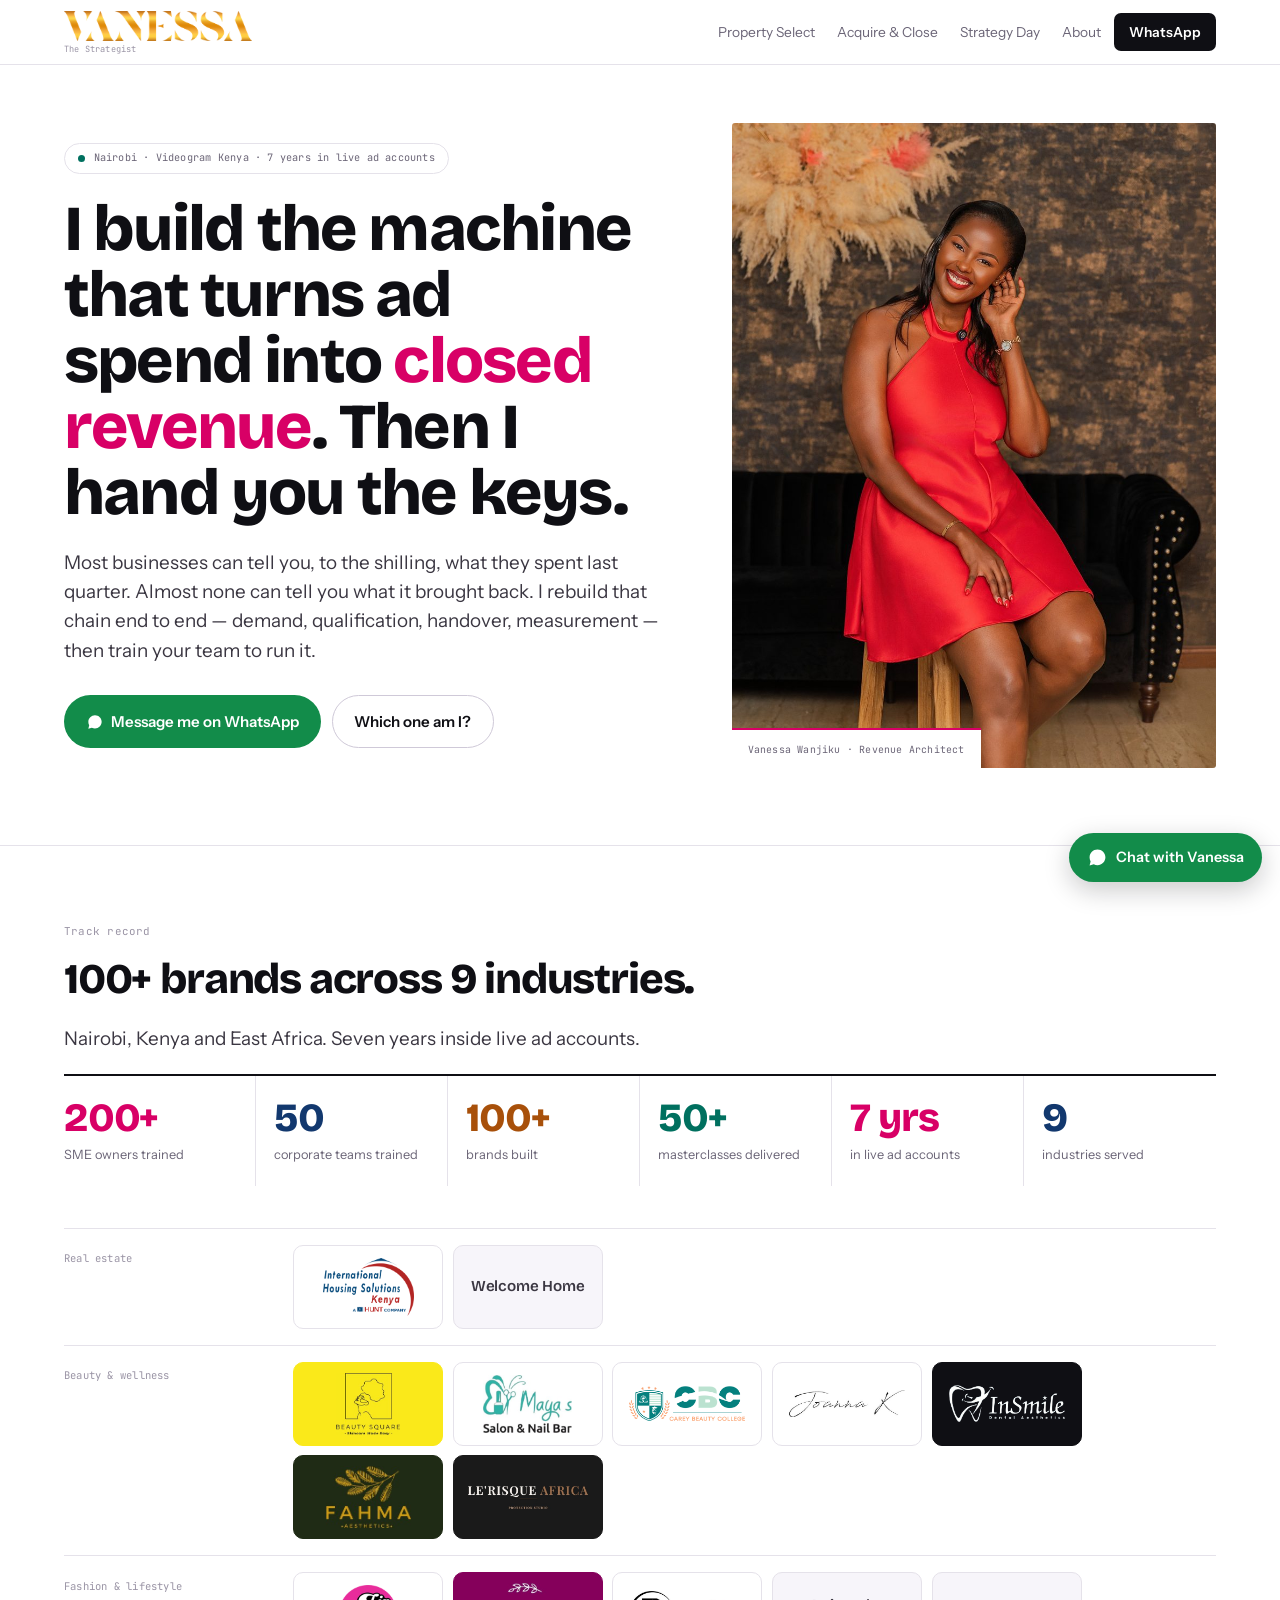
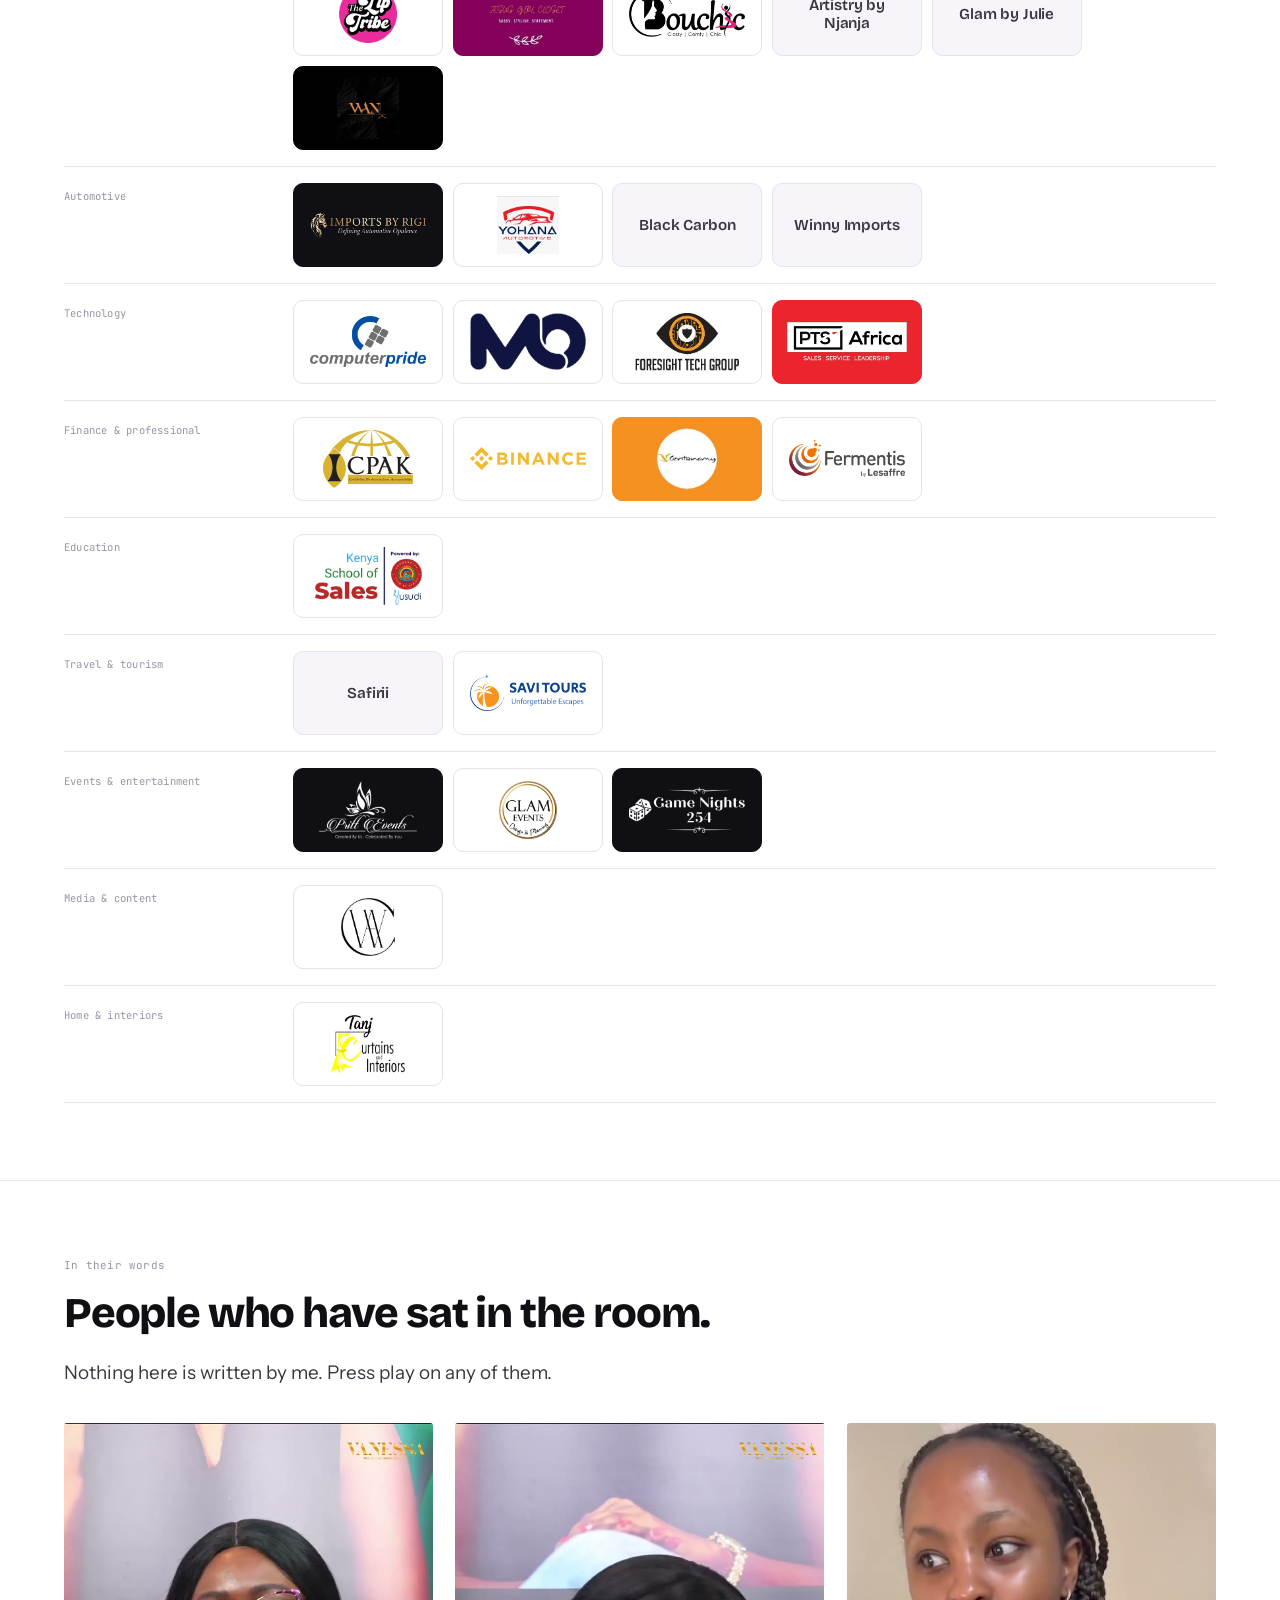
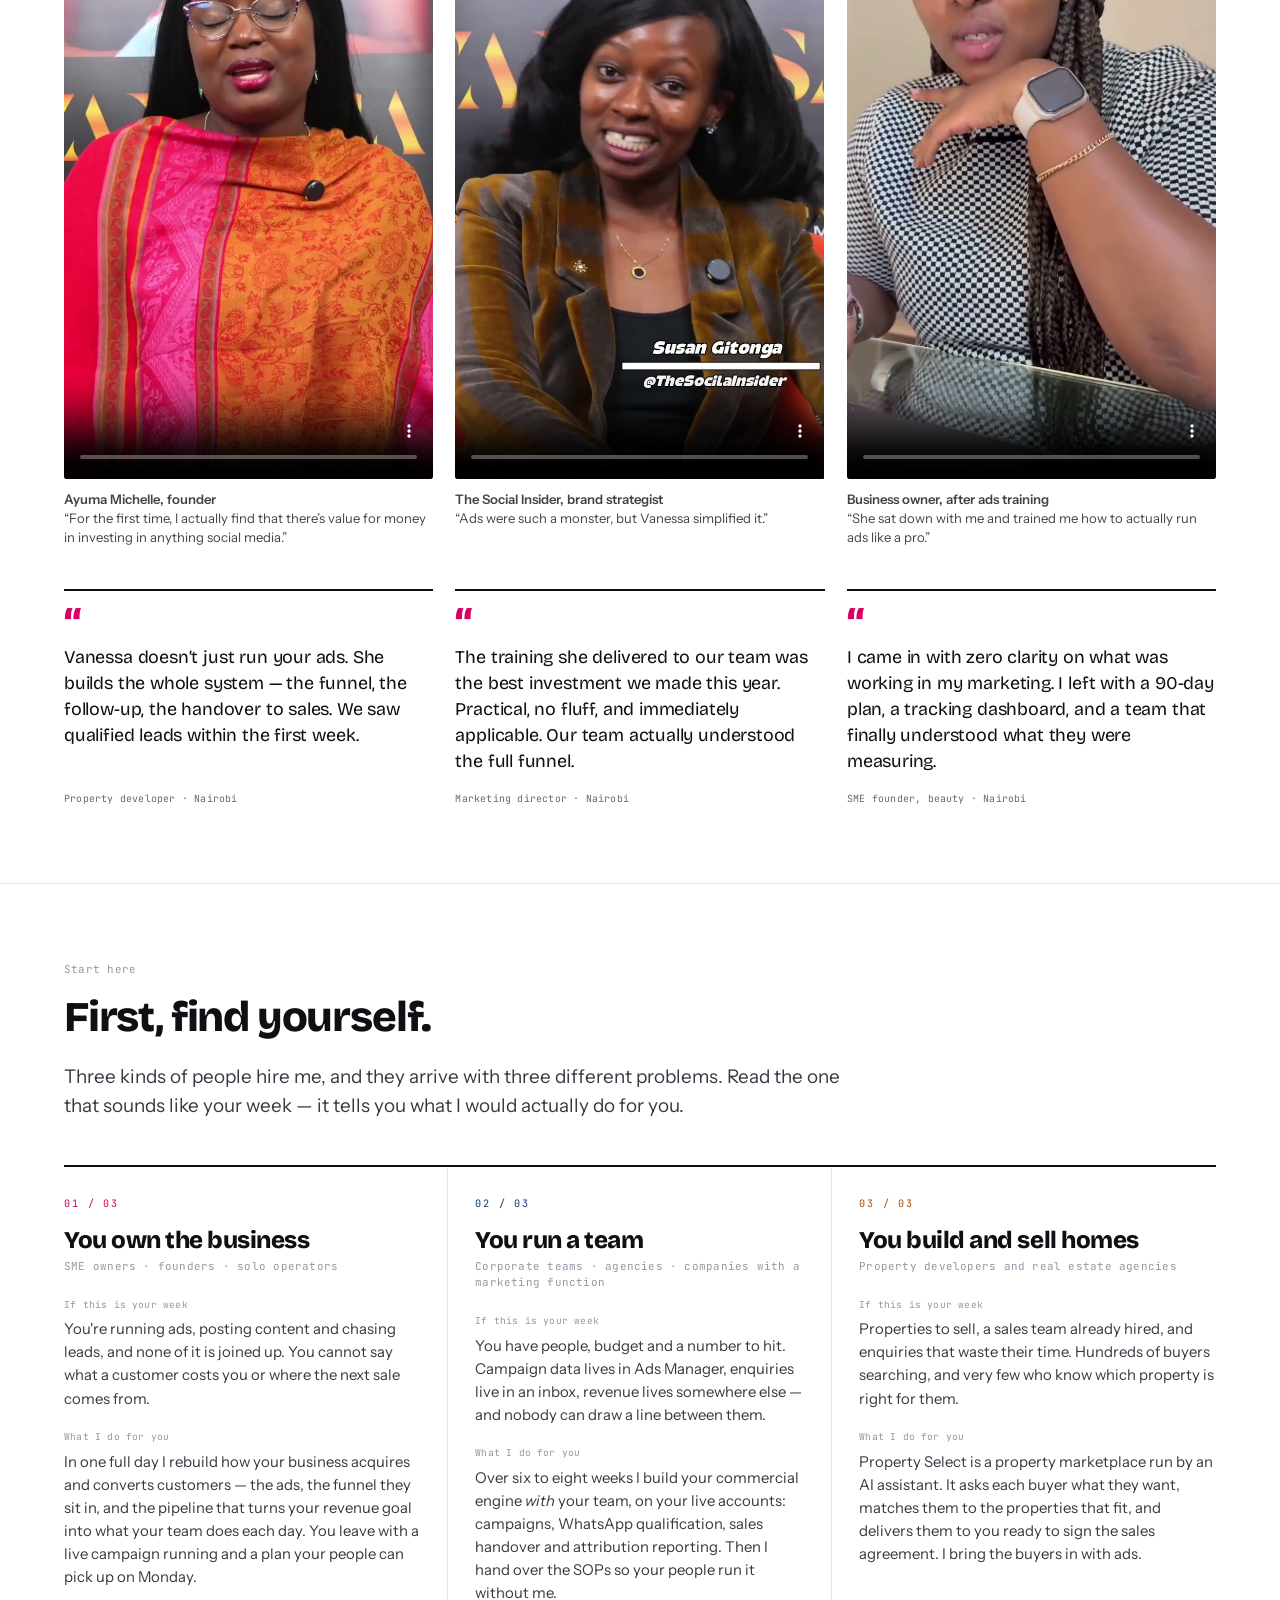
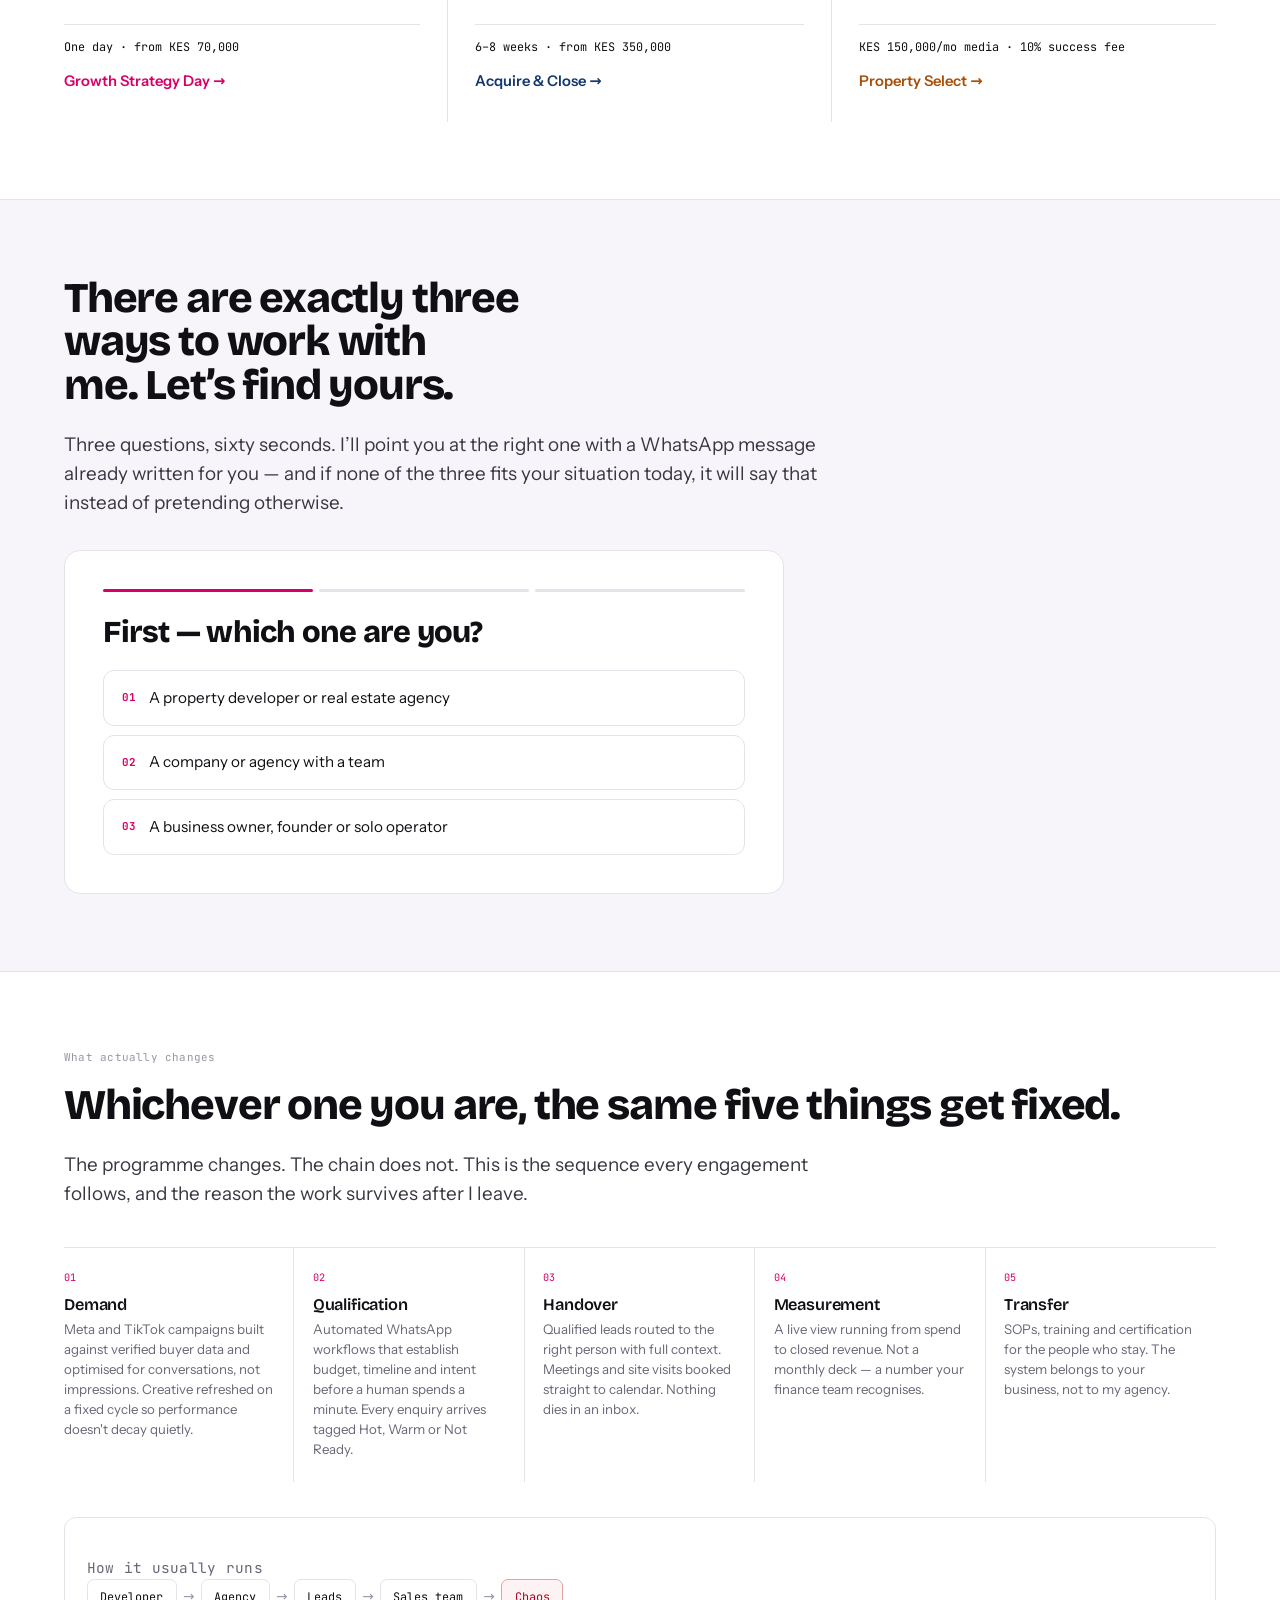
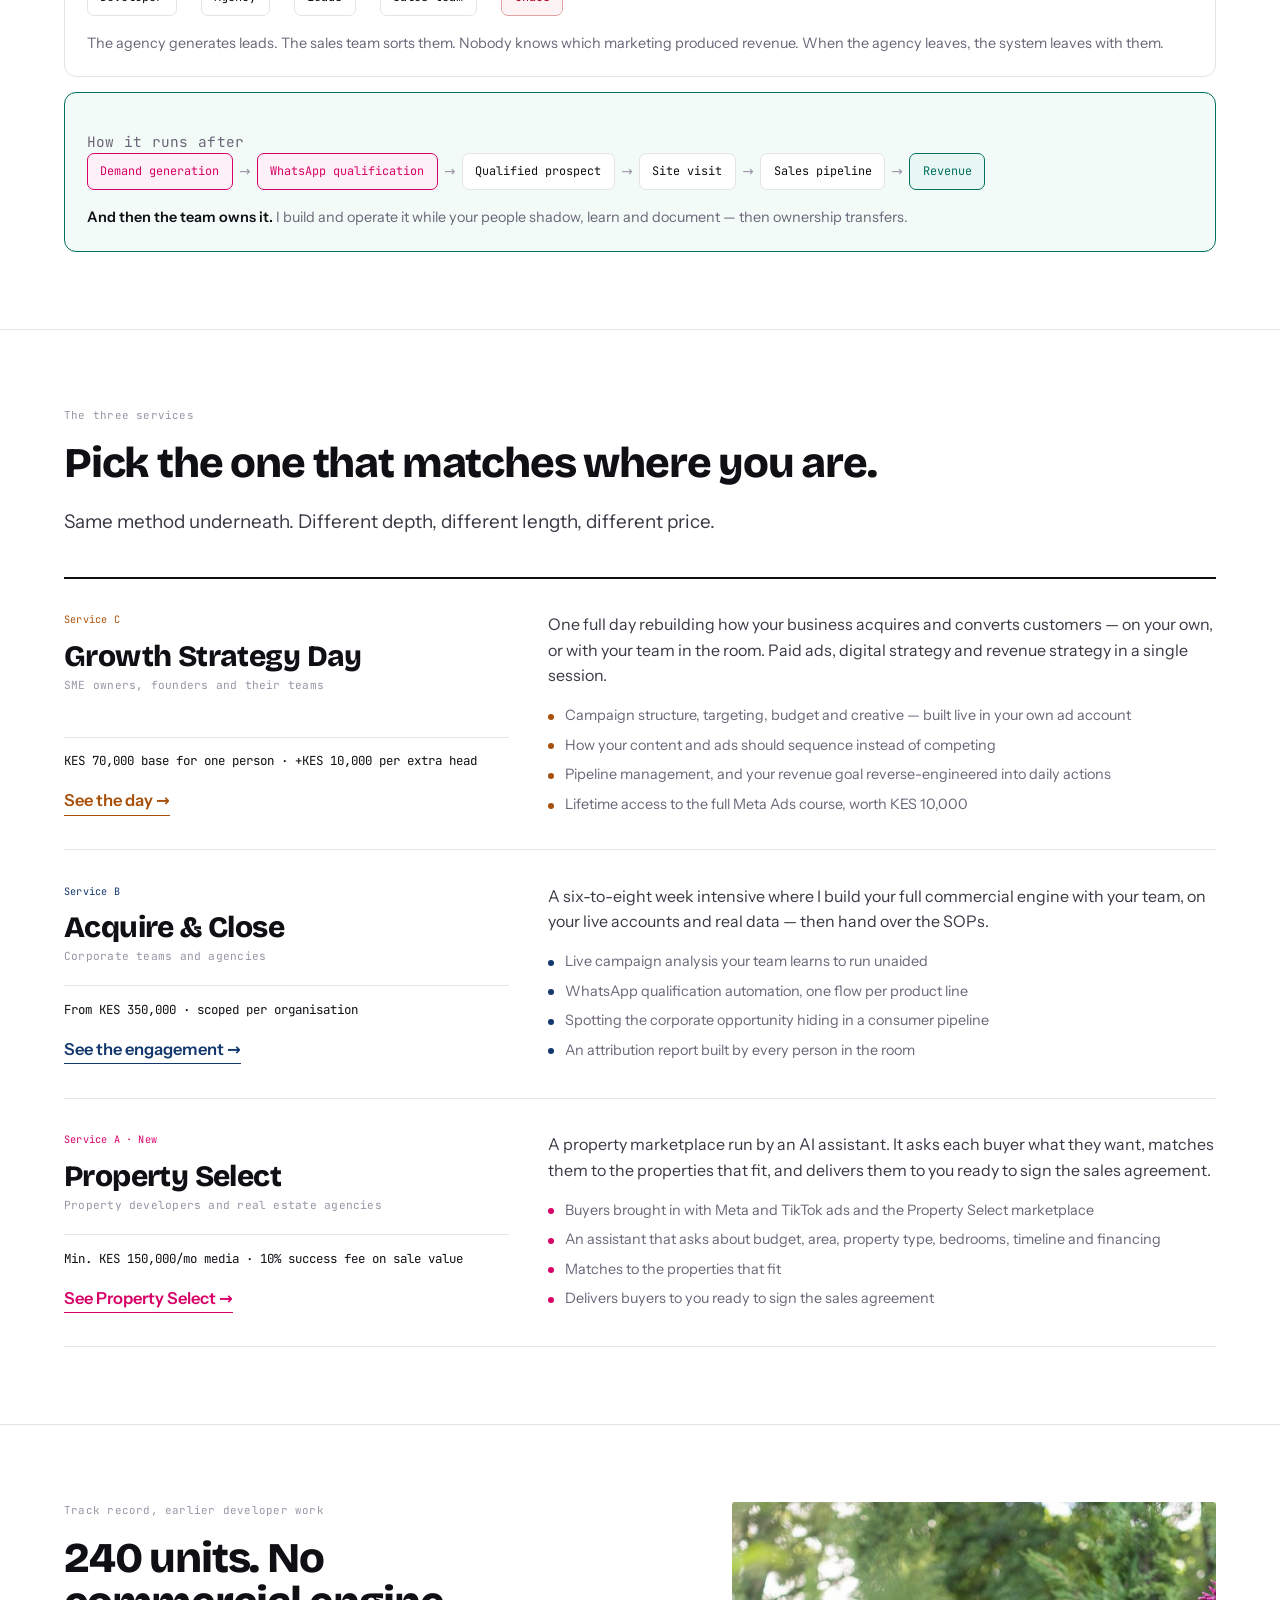
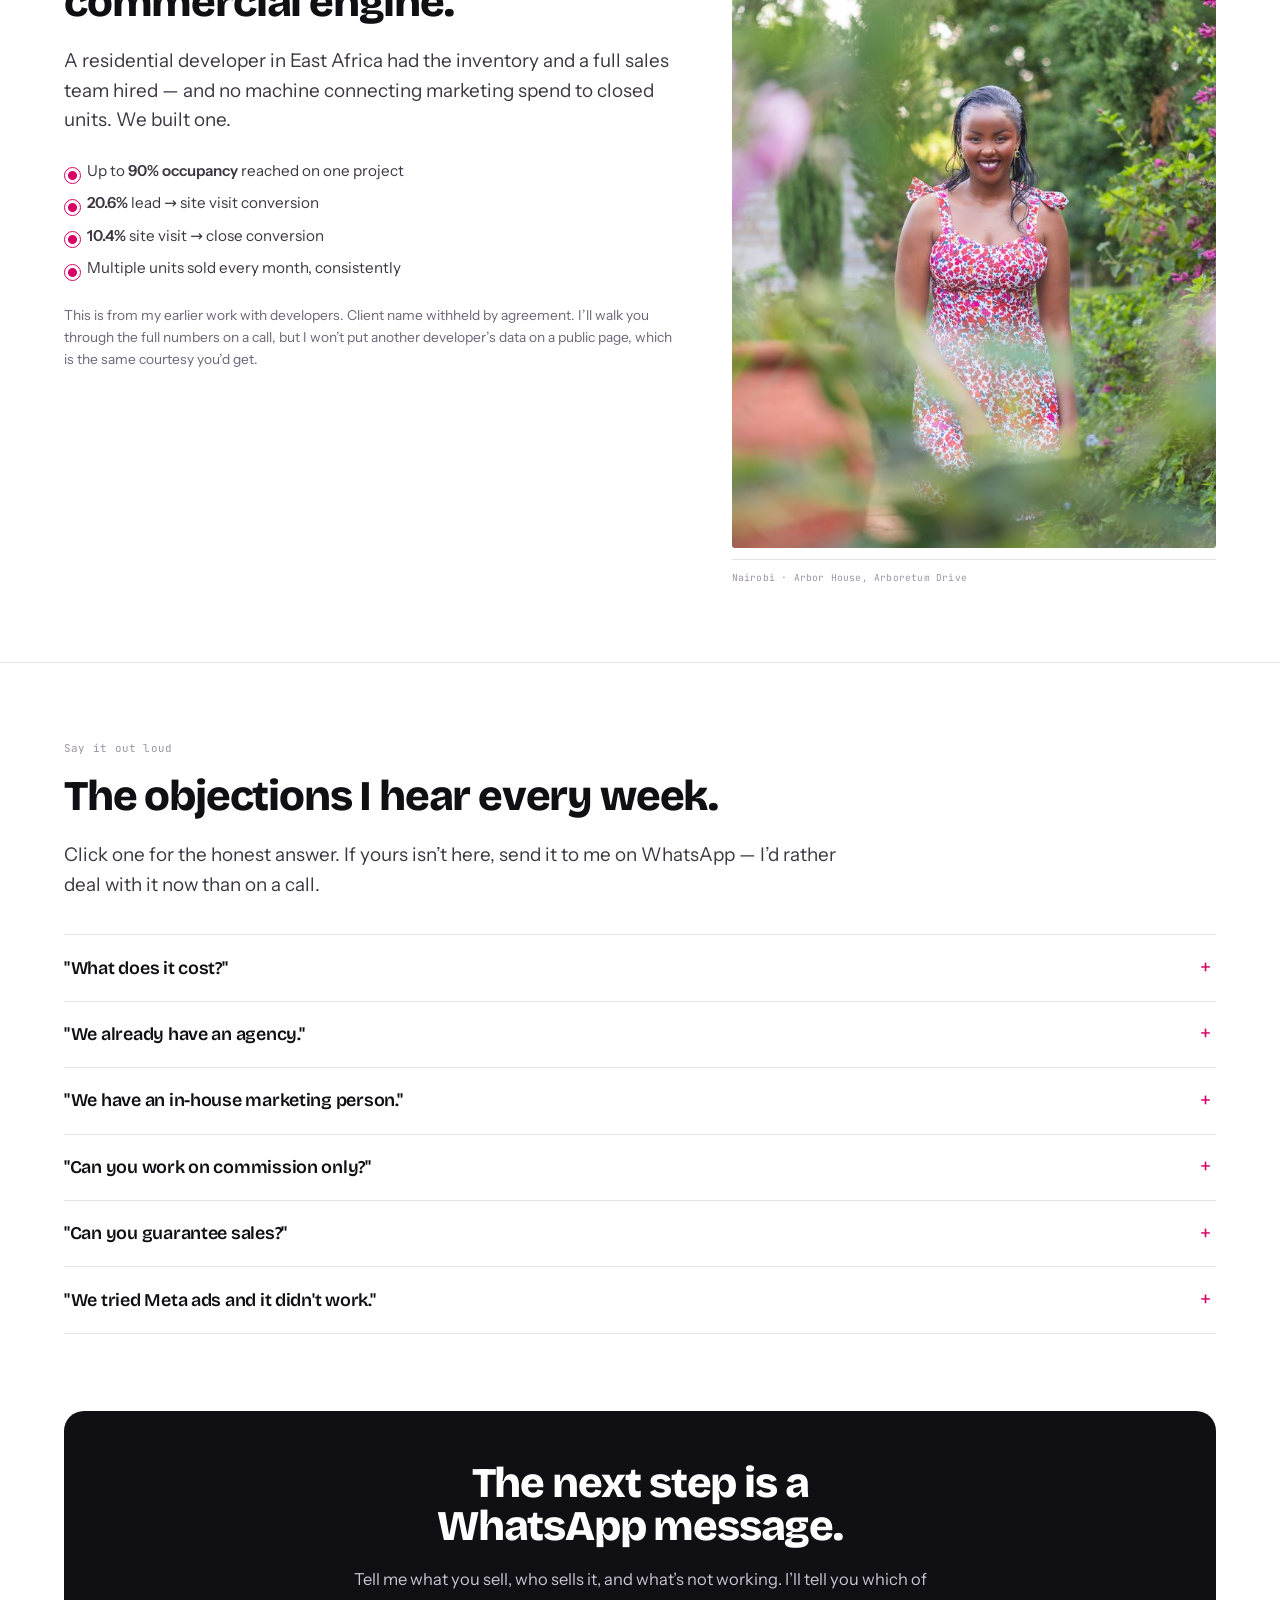
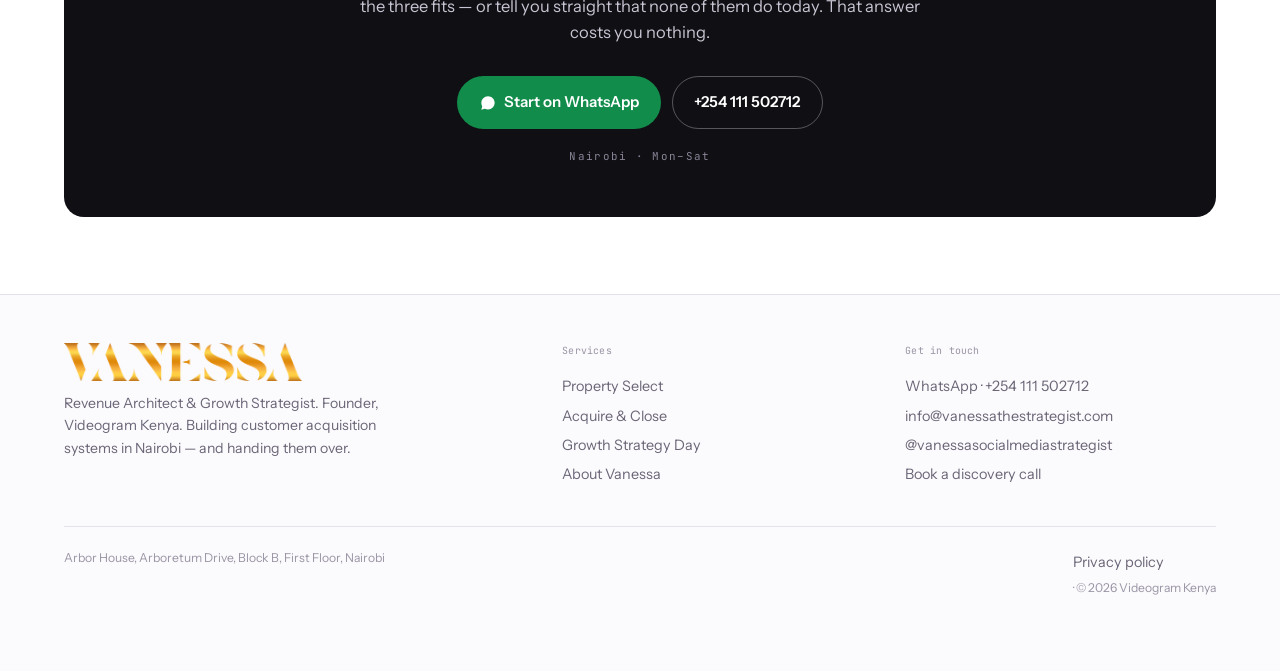
==== commit 6d7064fb: "Property Select page rearranged; no forced capitals anywhere on the site. Branch only. Co-Authored-B" ====
--- a/index.html
+++ b/index.html
@@ -421,6 +421,102 @@
   gtag('js', new Date());
   gtag('config', 'G-9ZP9RRSYB3');
 </script>
+<style id="ps-design">
+.eye,.kick,.brand span,.herofig figcaption,.flag,.pwho,.pk,.qres .tag,.mk,.logos i,.stag,.swho,.crumb,.rail dt,.figside figcaption,.stage,.pline em,th,footer h5,.cgroup .cind,.wquote figcaption{text-transform:none!important;letter-spacing:.02em!important}
+#page-property-select .eye,#page-property-select .crumb,#page-property-select figcaption,#page-property-select .kick{text-transform:none;letter-spacing:.02em;font-size:.82rem}
+#page-property-select section{border-top:0}
+#page-property-select h2{max-width:24ch}
+.ps-wash{background:var(--wash)}
+.ps-dark{background:var(--ink);color:#fff}
+.ps-dark h2{color:#fff}
+.ps-dark .lead,.ps-dark p{color:#C9C4D2}
+.ps-dark b{color:#fff}
+.ps-brand{font-family:var(--dsp);font-weight:800;font-size:1.05rem;letter-spacing:-.01em;color:var(--acc);margin:0}
+.ps-pow{font-size:.86rem;color:var(--soft);margin:.1rem 0 1.5rem}
+.ps-lead{font-size:clamp(1.02rem,1.5vw,1.18rem);color:var(--ink2);line-height:1.55;margin:0 0 .6rem;max-width:58ch}
+.ps-big{font-family:var(--dsp);font-weight:800;letter-spacing:-.025em;line-height:1.12;font-size:clamp(1.4rem,2.6vw,2rem);margin:0;color:var(--ink)}
+.ps-dark .ps-big{color:#fff}
+.ps-acc{color:var(--acc)}
+.ps-dark .ps-acc{color:#FF5CA8}
+.ps-six{display:grid;grid-template-columns:repeat(3,1fr);gap:1rem;margin:2rem 0 0}
+.ps-six div{background:#fff;border:1px solid var(--rule);border-radius:13px;padding:1.15rem 1.25rem;font-weight:600;line-height:1.35;color:var(--ink);font-size:.98rem}
+.ps-six span{display:block;font-family:var(--mno);font-size:.72rem;color:var(--acc);margin-bottom:.4rem;font-weight:400}
+.ps-after{display:grid;grid-template-columns:1.15fr .85fr;gap:1rem;margin-top:1rem;align-items:stretch}
+.ps-after>div{border-radius:13px;padding:1.4rem 1.5rem}
+.ps-after .a{background:#fff;border:1px solid var(--rule);font-size:1.02rem;color:var(--ink2)}
+.ps-after .b{background:var(--acc);color:#fff;font-family:var(--dsp);font-weight:800;font-size:1.25rem;line-height:1.2;letter-spacing:-.02em;display:flex;align-items:center}
+.ps-side{display:grid;grid-template-columns:.8fr 1.2fr;gap:clamp(1.6rem,5vw,4.5rem);align-items:start}
+.ps-stick{position:sticky;top:96px}
+.ps-time{list-style:none;padding:0;margin:0}
+.ps-time li{position:relative;padding:0 0 1.15rem 2.1rem;color:var(--ink2);font-size:1.02rem;line-height:1.45}
+.ps-time li::before{content:"";position:absolute;left:0;top:.32rem;width:13px;height:13px;border-radius:50%;background:#fff;border:2px solid var(--rule2);z-index:1}
+.ps-time li::after{content:"";position:absolute;left:6px;top:.8rem;bottom:-.32rem;width:1px;background:var(--rule2)}
+.ps-time li:last-child{padding-bottom:0}
+.ps-time li:last-child::after{display:none}
+.ps-time li.k{color:var(--ink);font-weight:700}
+.ps-time li.k::before{background:var(--acc);border-color:var(--acc)}
+.ps-model{margin:1.6rem 0 0}
+.ps-list{list-style:none;padding:0;margin:0;border-top:1px solid rgba(255,255,255,.18)}
+.ps-list li{padding:.8rem 0;border-bottom:1px solid rgba(255,255,255,.18);color:#fff;font-size:1rem}
+.ps-steps{display:grid;grid-template-columns:repeat(3,1fr);gap:1rem;margin-top:2.2rem}
+.ps-step{background:#fff;border:1px solid var(--rule);border-radius:14px;padding:1.5rem}
+.ps-num{font-family:var(--mno);font-size:.78rem;color:var(--acc);display:block;margin-bottom:.7rem}
+.ps-step h3{margin:0 0 .6rem}
+.ps-step p{font-size:.95rem;color:var(--ink2);margin:0 0 .55rem;line-height:1.5}
+.ps-step p:last-child{margin-bottom:0}
+.ps-wide{grid-column:1/-1;background:var(--ink);border-color:var(--ink);display:grid;grid-template-columns:auto 1fr;gap:1rem 2rem;align-items:center}
+.ps-wide h3,.ps-wide p{color:#fff;margin:0}
+.ps-wide .ps-num{color:#FF5CA8;margin-bottom:.35rem}
+.ps-chips{display:flex;flex-wrap:wrap;gap:.4rem;margin:.75rem 0}
+.ps-chips span{border:1px solid var(--rule2);border-radius:999px;padding:.28rem .72rem;font-size:.84rem;color:var(--ink2);background:#fff;line-height:1.3}
+.ps-q{list-style:none;padding:0;margin:0;counter-reset:q}
+.ps-q li{counter-increment:q;display:grid;grid-template-columns:2.4rem 1fr;align-items:baseline;padding:.85rem 0;border-bottom:1px solid var(--rule);font-weight:600;color:var(--ink);line-height:1.35}
+.ps-q li:first-child{border-top:1px solid var(--rule)}
+.ps-q li::before{content:counter(q,decimal-leading-zero);font-family:var(--mno);font-size:.72rem;color:var(--acc);font-weight:400}
+.ps-end{margin-top:1.2rem;color:var(--ink2)}
+.ps-pair{display:grid;grid-template-columns:1fr 1fr;gap:1rem}
+.ps-panel{background:#fff;border:1px solid var(--rule);border-radius:16px;padding:clamp(1.5rem,3vw,2.4rem)}
+.ps-panel h2{font-size:clamp(1.5rem,2.6vw,2.1rem);margin-bottom:1rem}
+.ps-panel p{margin:0 0 .75rem;color:var(--ink2);line-height:1.55}
+.ps-panel p:last-child{margin-bottom:0}
+.ps-loop{display:flex;flex-wrap:wrap;align-items:center;gap:.4rem;margin:.9rem 0}
+.ps-loop b{font-weight:600;font-size:.88rem;border:1px solid var(--acc);color:var(--acc);border-radius:8px;padding:.42rem .72rem;background:#fff}
+.ps-loop i{font-style:normal;color:var(--faint)}
+.ps-get{display:grid;grid-template-columns:repeat(3,1fr);gap:1rem;margin-top:2.2rem}
+.ps-get>div{background:#fff;border:1px solid var(--rule);border-radius:14px;padding:1.45rem}
+.ps-get h3{font-size:1.15rem;margin:0 0 .5rem}
+.ps-get p{margin:0;font-size:.95rem;color:var(--ink2);line-height:1.5}
+.ps-get .w{grid-column:1/-1;border-color:var(--acc);display:grid;grid-template-columns:auto 1fr;gap:.4rem 2rem;align-items:baseline}
+.ps-get .w h3{color:var(--acc);margin:0}
+.ps-price{display:grid;grid-template-columns:1fr 1fr;gap:1rem;margin-top:2.2rem}
+.ps-price>div{background:#fff;border:1px solid var(--rule);border-radius:16px;padding:clamp(1.5rem,3vw,2.2rem)}
+.ps-price>div:first-child{border-color:var(--acc)}
+.ps-price .fig{display:block;font-family:var(--dsp);font-weight:800;font-size:clamp(2.2rem,5vw,3.4rem);letter-spacing:-.035em;line-height:1;color:var(--acc);margin:0 0 .35rem}
+.ps-price h3{margin:0 0 1.1rem;font-size:1.1rem}
+.ps-price p{margin:0 0 .7rem;color:var(--ink2);font-size:.97rem;line-height:1.55}
+.ps-price p:last-child{margin-bottom:0}
+.ps-no{display:grid;grid-template-columns:repeat(3,1fr);gap:1rem;margin:1.8rem 0 2.6rem}
+.ps-no p{margin:0;border-top:2px solid var(--rule2);padding-top:.8rem;color:var(--soft);font-size:1rem;line-height:1.45}
+.ps-say{display:grid;grid-template-columns:1fr auto 1fr auto 1fr;gap:.9rem;align-items:center;margin:1.2rem 0 1.6rem}
+.ps-say h3{margin:0;background:#fff;border:1px solid var(--rule);border-radius:14px;padding:1.35rem;font-size:1.15rem;line-height:1.25;height:100%;display:flex;align-items:center}
+.ps-say h3:last-of-type{background:var(--acc);border-color:var(--acc);color:#fff}
+.ps-say span{color:var(--soft);font-size:.92rem}
+.ps-belief{display:grid;grid-template-columns:repeat(2,1fr);gap:.2rem 2rem;margin:1.4rem 0}
+.ps-belief p{margin:0;padding:.6rem 0;border-bottom:1px solid var(--rule);color:var(--ink2)}
+.ps-chain{display:flex;flex-wrap:wrap;align-items:center;gap:.5rem;margin:.7rem 0 1.2rem;font-family:var(--dsp);font-weight:800;font-size:clamp(1.05rem,2vw,1.4rem);letter-spacing:-.02em;color:var(--ink)}
+.ps-chain i{font-style:normal;color:var(--acc)}
+@media(max-width:900px){
+ .ps-six,.ps-steps,.ps-get{grid-template-columns:1fr 1fr}
+ .ps-side,.ps-pair,.ps-price,.ps-after{grid-template-columns:1fr}
+ .ps-stick{position:static}
+}
+@media(max-width:640px){
+ .ps-six,.ps-steps,.ps-get,.ps-no,.ps-belief{grid-template-columns:1fr}
+ .ps-wide,.ps-get .w{grid-template-columns:1fr}
+ .ps-say{grid-template-columns:1fr;gap:.5rem}
+ .ps-say span{padding-left:.2rem}
+}
+</style>
 </head>
 <body>
 <!-- Google Tag Manager (noscript) -->
@@ -642,22 +738,14 @@
 <section class="hsub">
  <div class="wrap two">
   <div>
-   <p class="crumb"><a href="/">Home</a> / PROPERTY SELECT</p>
-   <p class="eye">Powered by Videogram Kenya</p>
+   <p class="crumb"><a href="/">Home</a> / Property Select</p>
+   <p class="ps-brand">Property Select</p>
+   <p class="ps-pow">Powered by Videogram Kenya</p>
    <h1>We don't just bring you buyers. We take them to the point of purchase.</h1>
-   <p class="lead" style="margin:.35rem 0">You already have the property.</p>
-   <p class="lead" style="margin:.35rem 0">You may already have a sales team.</p>
-   <p class="lead" style="margin:.35rem 0">What you don't need is another company sending you a spreadsheet of leads and asking your team to figure out which ones are serious.</p>
-   <p class="lead" style="margin:.35rem 0"><b>Property Select is built differently.</b></p>
-   <p class="lead" style="margin:.35rem 0">We generate the demand.</p>
-   <p class="lead" style="margin:.35rem 0">We qualify the buyer.</p>
-   <p class="lead" style="margin:.35rem 0">We understand what they're looking for.</p>
-   <p class="lead" style="margin:.35rem 0">We match them to the right property.</p>
-   <p class="lead" style="margin:.35rem 0">We arrange and manage the viewing.</p>
-   <p class="lead" style="margin:.35rem 0">We stay with the buyer through the decision-making process.</p>
-   <p class="lead" style="margin:.35rem 0">And when the buyer is ready to sign a sales agreement with you, <b>we hand over the transaction and collect our success fee.</b></p>
-   <h3 style="margin-top:1.4rem">Your team gets involved when the buyer is ready to buy.</h3>
-   <div class="btnrow" style="margin-top:1.4rem">
+   <p class="ps-lead" style="margin-top:1.5rem">You already have the property.</p>
+   <p class="ps-lead">You may already have a sales team.</p>
+   <p class="ps-lead">What you don't need is another company sending you a spreadsheet of leads and asking your team to figure out which ones are serious.</p>
+   <div class="btnrow">
      <a class="btn btn-wa" href="https://wa.me/254111502712?text=Hi%20Vanessa%2C%20I%27d%20like%20to%20become%20a%20Property%20Select%20partner.%20Here%27s%20my%20property%3A%20" target="_blank" rel="noopener"><svg viewBox="0 0 24 24"><path d="M17.5 14.4c-.3-.2-1.7-.9-2-1-.3-.1-.5-.1-.7.1-.2.3-.7 1-.9 1.2-.2.2-.3.2-.6.1-1.7-.9-2.9-1.6-4-3.6-.3-.5.3-.5.9-1.6.1-.2 0-.4 0-.6s-.7-1.6-.9-2.2c-.2-.6-.5-.5-.7-.5h-.6c-.2 0-.6.1-.9.4-.3.3-1.2 1.1-1.2 2.7s1.2 3.2 1.4 3.4c.2.2 2.4 3.7 5.8 5.1 2.2.9 3 1 4.1.8.7-.1 1.7-.7 2-1.4.2-.7.2-1.3.2-1.4-.1-.2-.3-.3-.6-.4zM12 2C6.5 2 2 6.5 2 12c0 1.8.5 3.4 1.3 4.9L2 22l5.3-1.4c1.4.8 3 1.2 4.7 1.2 5.5 0 10-4.5 10-10S17.5 2 12 2z"/></svg>Become a Property Select Partner</a>
      <a class="btn btn-ghost" href="https://calendly.com/videogramkenya/discovery-call" target="_blank" rel="noopener">Book a call</a>
    </div>
@@ -666,186 +754,221 @@
  </div>
 </section>
 
-<section>
- <div class="wrap">
-  <h2>PROPERTY SELECT IS YOUR OUTSOURCED BUYER ACQUISITION &amp; SALES ENGINE.</h2>
-   <p class="lead" style="margin:.35rem 0">Most property marketing stops at the lead.</p>
-   <p class="lead" style="margin:.35rem 0">Property Select doesn't.</p>
-   <ul style="padding:0;margin:1.2rem 0">
-    <li style="list-style:none;margin:.2rem 0">A buyer sees your property.</li>
-    <li style="list-style:none;margin:.1rem 0;color:var(--soft)">&darr;</li>
-    <li style="list-style:none;margin:.2rem 0">They enter the Property Select ecosystem.</li>
-    <li style="list-style:none;margin:.1rem 0;color:var(--soft)">&darr;</li>
-    <li style="list-style:none;margin:.2rem 0">We understand their budget, location, property preferences, timeline and buying purpose.</li>
-    <li style="list-style:none;margin:.1rem 0;color:var(--soft)">&darr;</li>
-    <li style="list-style:none;margin:.2rem 0">We match them to the right property.</li>
-    <li style="list-style:none;margin:.1rem 0;color:var(--soft)">&darr;</li>
-    <li style="list-style:none;margin:.2rem 0">Our team follows up and qualifies them.</li>
-    <li style="list-style:none;margin:.1rem 0;color:var(--soft)">&darr;</li>
-    <li style="list-style:none;margin:.2rem 0">Our Property Select agents engage the buyer.</li>
-    <li style="list-style:none;margin:.1rem 0;color:var(--soft)">&darr;</li>
-    <li style="list-style:none;margin:.2rem 0">We arrange and manage the property viewing.</li>
-    <li style="list-style:none;margin:.1rem 0;color:var(--soft)">&darr;</li>
-    <li style="list-style:none;margin:.2rem 0">We continue nurturing the buyer through the decision-making process.</li>
-    <li style="list-style:none;margin:.1rem 0;color:var(--soft)">&darr;</li>
-    <li style="list-style:none;margin:.2rem 0">The buyer becomes ready to purchase.</li>
-    <li style="list-style:none;margin:.1rem 0;color:var(--soft)">&darr;</li>
-    <li style="list-style:none;margin:.2rem 0"><b>We hand the buyer over to you to execute the sales agreement.</b></li>
-    <li style="list-style:none;margin:.1rem 0;color:var(--soft)">&darr;</li>
-    <li style="list-style:none;margin:.2rem 0"><b>You close the transaction.</b></li>
-    <li style="list-style:none;margin:.1rem 0;color:var(--soft)">&darr;</li>
-    <li style="list-style:none;margin:.2rem 0"><b>We collect our agreed success fee.</b></li>
-   </ul>
-   <p class="lead" style="margin:.35rem 0">That's the model.</p>
- </div>
-</section>
-
-<section>
- <div class="wrap two">
+<section class="ps-wash">
+ <div class="wrap">
+  <h2>Property Select is built differently.</h2>
+  <div class="ps-six">
+   <div><span>01</span>We generate the demand.</div>
+   <div><span>02</span>We qualify the buyer.</div>
+   <div><span>03</span>We understand what they're looking for.</div>
+   <div><span>04</span>We match them to the right property.</div>
+   <div><span>05</span>We arrange and manage the viewing.</div>
+   <div><span>06</span>We stay with the buyer through the decision-making process.</div>
+  </div>
+  <div class="ps-after">
+   <div class="a">And when the buyer is ready to sign a sales agreement with you, <b>we hand over the transaction and collect our success fee.</b></div>
+   <div class="b">Your team gets involved when the buyer is ready to buy.</div>
+  </div>
+ </div>
+</section>
+
+<section>
+ <div class="wrap ps-side">
+  <div class="ps-stick">
+   <h2>Property Select is your outsourced buyer acquisition &amp; sales engine.</h2>
+   <p class="ps-lead" style="margin-top:1.3rem">Most property marketing stops at the lead.</p>
+   <p class="ps-big">Property Select doesn't.</p>
+  </div>
   <div>
-   <h2>YOU PROVIDE THE PROPERTY. WE BUILD THE BUYER.</h2>
+   <ol class="ps-time">
+    <li>A buyer sees your property.</li>
+    <li>They enter the Property Select ecosystem.</li>
+    <li>We understand their budget, location, property preferences, timeline and buying purpose.</li>
+    <li>We match them to the right property.</li>
+    <li>Our team follows up and qualifies them.</li>
+    <li>Our Property Select agents engage the buyer.</li>
+    <li>We arrange and manage the property viewing.</li>
+    <li>We continue nurturing the buyer through the decision-making process.</li>
+    <li>The buyer becomes ready to purchase.</li>
+    <li class="k">We hand the buyer over to you to execute the sales agreement.</li>
+    <li class="k">You close the transaction.</li>
+    <li class="k">We collect our agreed success fee.</li>
+   </ol>
+   <p class="ps-big ps-model">That's the model.</p>
+  </div>
+ </div>
+</section>
+
+<section class="ps-dark">
+ <div class="wrap ps-side">
+  <div>
+   <h2>You provide the property. We build the buyer.</h2>
    <p class="lead">Property Select sits between <b>property supply and consumer demand.</b></p>
-   <p class="lead" style="margin:.35rem 0">You bring the inventory.</p>
-   <p class="lead" style="margin:.35rem 0">We bring the buyer.</p>
+   <p class="lead">You bring the inventory.</p>
+   <p class="lead" style="margin-top:.5rem">We bring the buyer.</p>
    <p class="lead">But more importantly, <b>we take responsibility for moving that buyer through the journey.</b></p>
-   <p class="lead">That means your sales team doesn't have to spend its time:</p>
-   <ul class="tick" style="margin-top:1rem">
+  </div>
+  <div>
+   <p style="margin:0 0 .9rem">That means your sales team doesn't have to spend its time:</p>
+   <ul class="ps-list">
     <li>Chasing cold enquiries</li><li>Answering repetitive questions</li><li>Sorting serious buyers from browsers</li>
     <li>Sending endless property options</li><li>Coordinating every early-stage viewing</li><li>Following up with people who were never ready to buy</li>
    </ul>
-   <p class="lead">Our job is to get the buyer as close to the transaction as possible.</p>
-   <p class="lead"><b>Your job is to close.</b></p>
-  </div>
- </div>
-</section>
-
-<section>
- <div class="wrap">
-  <h2>FROM AD TO SALES AGREEMENT</h2>
+   <p style="margin:1.5rem 0 .4rem">Our job is to get the buyer as close to the transaction as possible.</p>
+   <p class="ps-big ps-acc">Your job is to close.</p>
+  </div>
+ </div>
+</section>
+
+<section>
+ <div class="wrap">
+  <h2>From ad to sales agreement</h2>
   <p class="lead">This is the journey we are building:</p>
-  <div class="grid3" style="margin-top:2.2rem">
-   <div class="card"><span class="stage">01 &middot; DEMAND</span><p>We use paid media, content and the Property Select consumer brand to attract people actively considering property.</p></div>
-   <div class="card"><span class="stage">02 &middot; QUALIFICATION</span><p>We understand the buyer before we recommend a property.</p><p>Budget.<br>Location.<br>Property type.<br>Bedrooms.<br>Purpose.<br>Timeline.<br>Financing.</p><p>And most importantly:</p><p><b>Are they actually in a position to buy?</b></p></div>
-   <div class="card"><span class="stage">03 &middot; MATCHING</span><p>Our technology and team identify properties that fit the buyer instead of forcing buyers through endless irrelevant listings.</p></div>
-   <div class="card"><span class="stage">04 &middot; VIEWING</span><p>A Property Select agent takes ownership of the buyer experience and coordinates the viewing.</p><p>The buyer doesn't disappear into a lead form.</p><p><b>We stay with them.</b></p></div>
-   <div class="card"><span class="stage">05 &middot; DECISION</span><p>We continue the conversation, understand objections, answer questions and help the buyer move toward a decision.</p></div>
-   <div class="card"><span class="stage">06 &middot; HANDOVER</span><p>Once the buyer is ready to execute a purchase, we introduce them to the developer or property owner for the formal sales agreement and transaction process.</p></div>
-   <div class="card"><span class="stage">07 &middot; SUCCESS FEE</span><p>When the transaction is completed, Property Select earns its agreed <b>10% success fee based on the property's sale value.</b></p></div>
-  </div>
- </div>
-</section>
-
-<section>
- <div class="wrap">
-  <h2>WHY THIS MODEL MATTERS</h2>
-  <p class="lead">Because <b>a lead is not a sale.</b></p>
-  <p class="lead">A 5,000-lead database doesn't impress us.</p>
-  <p class="lead">Neither does a campaign with cheap enquiries.</p>
-  <p class="lead">What matters is:</p>
-  <ul class="plain" style="margin-top:1rem">
-   <li><b>How many qualified buyers entered the system?</b></li><li><b>How many were matched?</b></li>
-   <li><b>How many viewed properties?</b></li><li><b>How many made offers?</b></li>
-   <li><b>How many reached the point of signing?</b></li><li><b>How much property value was actually transacted?</b></li>
-  </ul>
-  <p class="lead">That is what Property Select is designed to measure.</p>
- </div>
-</section>
-
-<section>
- <div class="wrap two">
+  <div class="ps-steps">
+   <div class="ps-step"><span class="ps-num">01</span><h3>Demand</h3><p>We use paid media, content and the Property Select consumer brand to attract people actively considering property.</p></div>
+   <div class="ps-step"><span class="ps-num">02</span><h3>Qualification</h3><p>We understand the buyer before we recommend a property.</p>
+    <div class="ps-chips"><span>Budget.</span><span>Location.</span><span>Property type.</span><span>Bedrooms.</span><span>Purpose.</span><span>Timeline.</span><span>Financing.</span></div>
+    <p>And most importantly:</p><p><b>Are they actually in a position to buy?</b></p></div>
+   <div class="ps-step"><span class="ps-num">03</span><h3>Matching</h3><p>Our technology and team identify properties that fit the buyer instead of forcing buyers through endless irrelevant listings.</p></div>
+   <div class="ps-step"><span class="ps-num">04</span><h3>Viewing</h3><p>A Property Select agent takes ownership of the buyer experience and coordinates the viewing.</p><p>The buyer doesn't disappear into a lead form.</p><p><b>We stay with them.</b></p></div>
+   <div class="ps-step"><span class="ps-num">05</span><h3>Decision</h3><p>We continue the conversation, understand objections, answer questions and help the buyer move toward a decision.</p></div>
+   <div class="ps-step"><span class="ps-num">06</span><h3>Handover</h3><p>Once the buyer is ready to execute a purchase, we introduce them to the developer or property owner for the formal sales agreement and transaction process.</p></div>
+   <div class="ps-step ps-wide"><div><span class="ps-num">07</span><h3>Success fee</h3></div><p>When the transaction is completed, Property Select earns its agreed <b>10% success fee based on the property's sale value.</b></p></div>
+  </div>
+ </div>
+</section>
+
+<section class="ps-wash">
+ <div class="wrap ps-side">
   <div>
-   <h2>YOUR SALES TEAM DOESN'T DISAPPEAR.</h2>
-   <p class="lead">They simply enter the process later.</p>
-   <p class="lead">Property Select owns the buyer journey until the buyer is commercially ready.</p>
-   <p class="lead">Your team then takes over the formal transaction:</p>
-   <ul class="tick" style="margin-top:1rem">
-    <li>Sales agreement</li><li>Documentation</li><li>Legal process</li><li>Payment</li><li>Completion</li><li>Handover</li>
-   </ul>
-   <p class="lead">This means your team spends more of its time on <b>buyers who are ready to transact</b>, rather than trying to create intent from scratch.</p>
+   <h2>Why this model matters</h2>
+   <p class="ps-big" style="margin-top:1.2rem">Because <span class="ps-acc">a lead is not a sale.</span></p>
+   <p class="ps-lead" style="margin-top:1.3rem">A 5,000-lead database doesn't impress us.</p>
+   <p class="ps-lead">Neither does a campaign with cheap enquiries.</p>
   </div>
   <div>
-   <h2>WHY VIDEOGRAM?</h2>
-   <p class="lead">Property Select is powered by <b>Videogram Kenya</b>.</p>
-   <p class="lead">Videogram brings the demand-generation infrastructure behind the marketplace:</p>
-   <p class="lead"><b>Paid acquisition.<br>Content.<br>Creative.<br>Conversion strategy.<br>Buyer acquisition.<br>Data.<br>Marketing intelligence.</b></p>
-   <p class="lead">But Property Select goes beyond advertising.</p>
-   <p class="lead">We are building the <b>sales layer between the advertisement and the transaction.</b></p>
-   <p class="lead">Because getting someone to enquire about a KES 20M apartment is easy compared to getting them to actually buy it.</p>
-   <p class="lead"><b>That's the gap we're solving.</b></p>
-  </div>
- </div>
-</section>
-
-<section>
- <div class="wrap">
-  <h2>AND THEN THERE IS THE PROPERTY SELECT AGENT.</h2>
-  <p class="lead">Our agents aren't simply listing agents.</p>
-  <p class="lead">They are the people responsible for moving a buyer through the Property Select journey.</p>
-  <p class="lead">They help us understand:</p>
-  <ul class="plain" style="margin-top:1rem">
-   <li><b>What does this buyer actually want?</b></li><li><b>Which property fits?</b></li><li><b>Is the buyer serious?</b></li>
-   <li><b>What is stopping them from moving forward?</b></li><li><b>What do they need to see before they make a decision?</b></li>
-  </ul>
-  <p class="lead">This creates a feedback loop between:</p>
-  <p class="lead"><b>Buyer &rarr; Agent &rarr; Property &rarr; Developer &rarr; Transaction</b></p>
-  <p class="lead">And every transaction gives Property Select more intelligence about what buyers actually want.</p>
- </div>
-</section>
-
-<section>
- <div class="wrap">
-  <h2>WHAT YOU GET AS A PROPERTY PARTNER</h2>
-  <div class="grid3" style="margin-top:2.2rem">
-   <div class="card"><h3 style="margin:.2rem 0 .5rem">DEMAND GENERATION</h3><p>We bring qualified property buyers into the ecosystem.</p></div>
-   <div class="card"><h3 style="margin:.2rem 0 .5rem">PROPERTY DISTRIBUTION</h3><p>Your properties become part of the Property Select marketplace and content ecosystem.</p></div>
-   <div class="card"><h3 style="margin:.2rem 0 .5rem">BUYER MATCHING</h3><p>We connect your inventory with buyers whose requirements actually fit.</p></div>
-   <div class="card"><h3 style="margin:.2rem 0 .5rem">PROPERTY SELECT AGENTS</h3><p>Our agents manage the buyer relationship and viewing journey.</p></div>
-   <div class="card"><h3 style="margin:.2rem 0 .5rem">SALES OPPORTUNITIES</h3><p>We move buyers toward a purchase decision before handing them over.</p></div>
-   <div class="card"><h3 style="margin:.2rem 0 .5rem">PERFORMANCE VISIBILITY</h3><p>We measure the journey from acquisition through transaction.</p></div>
-   <div class="card"><h3 style="margin:.2rem 0 .5rem">PAY FOR OUTCOMES</h3><p>Our primary commercial upside is tied to property actually being sold.</p></div>
-  </div>
- </div>
-</section>
-
-<section>
- <div class="wrap">
-  <h2>THE COMMERCIAL MODEL</h2>
-  <div class="plines">
-   <div class="pline hi"><em>KES 150,000 MINIMUM MONTHLY MEDIA COMMITMENT</em><b>KES 150,000<span style="font-size:.9rem;font-family:var(--bdy);font-weight:400;color:var(--soft)"> / month minimum</span></b><p>Every Property Select partner commits a minimum of <b>KES 150,000 per month in advertising media spend.</b> That funds the demand-generation engine behind your inventory. Property Select, powered by Videogram, manages the strategy, campaigns, creative direction and optimisation.</p></div>
-   <div class="pline"><em>10% SUCCESS FEE</em><b>10%<span style="font-size:.9rem;font-family:var(--bdy);font-weight:400;color:var(--soft)"> of the sale value</span></b><p>When a buyer generated and managed through the Property Select system purchases your proper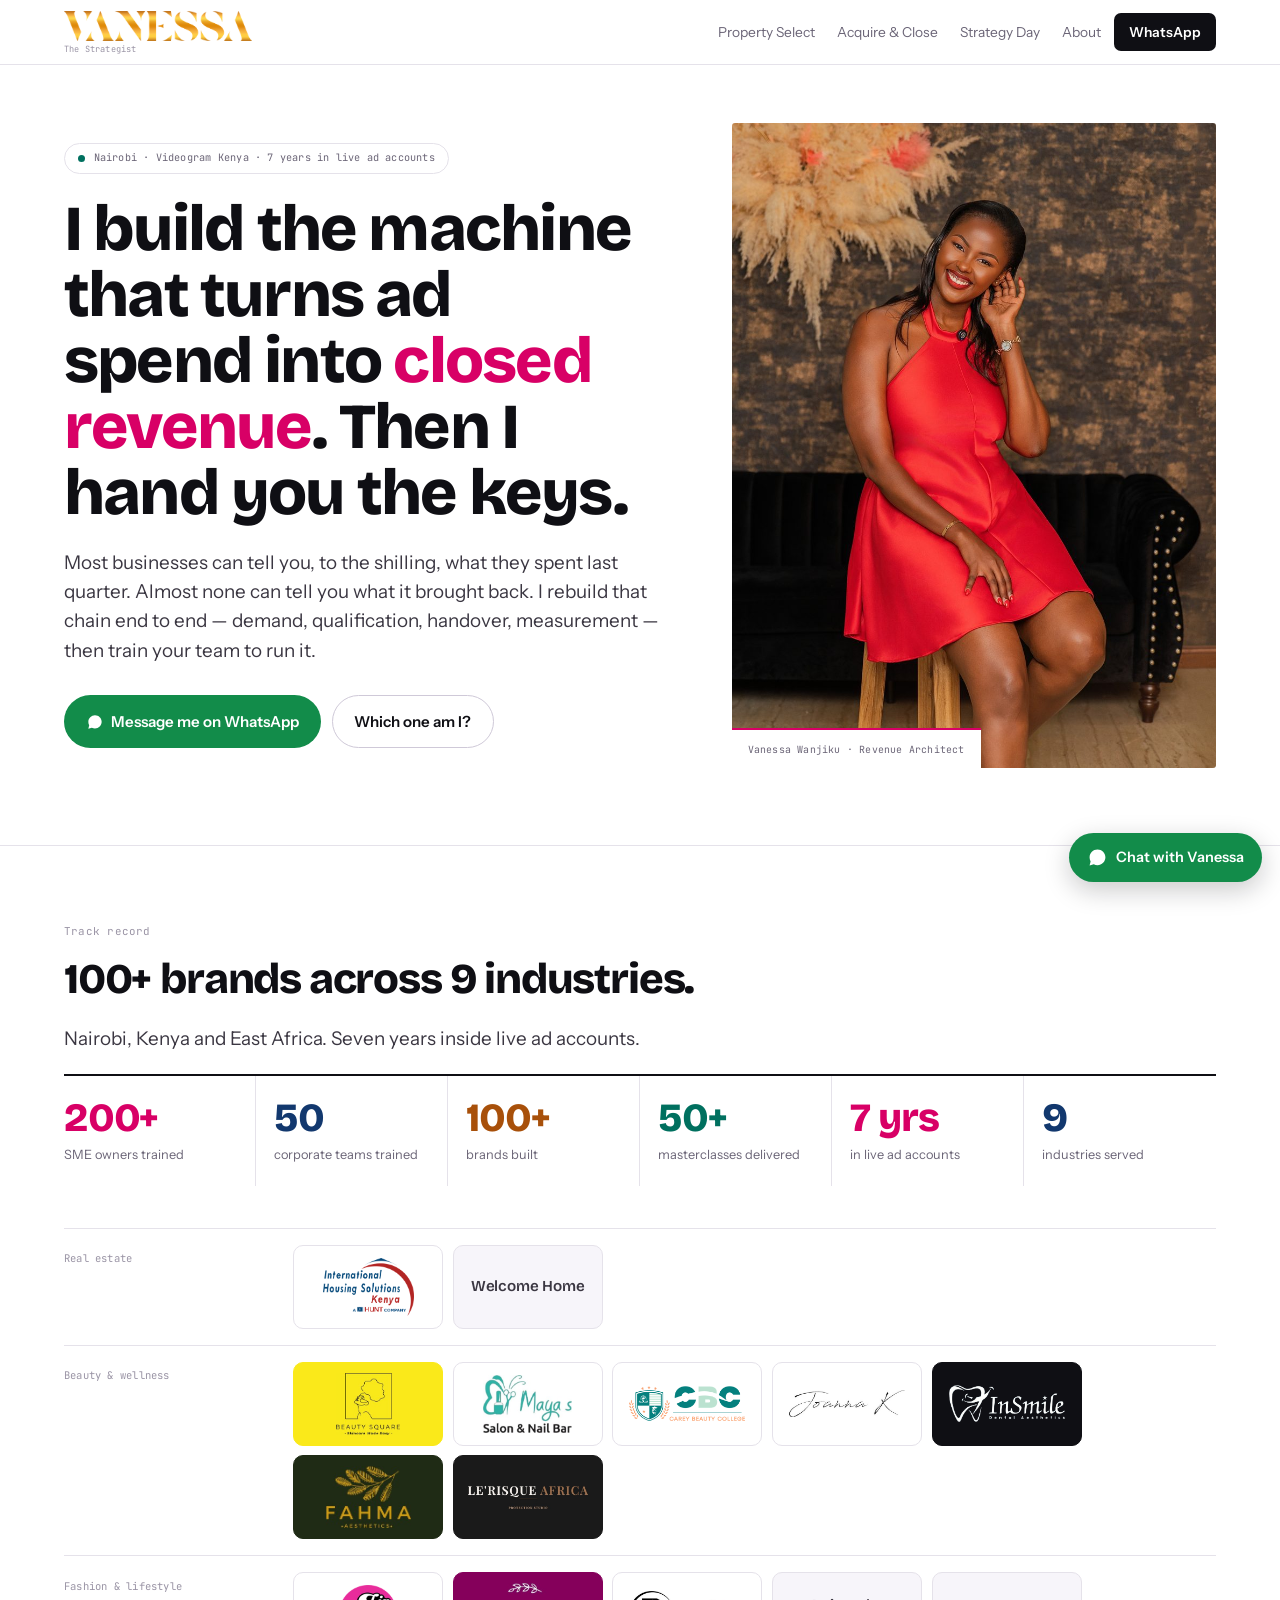
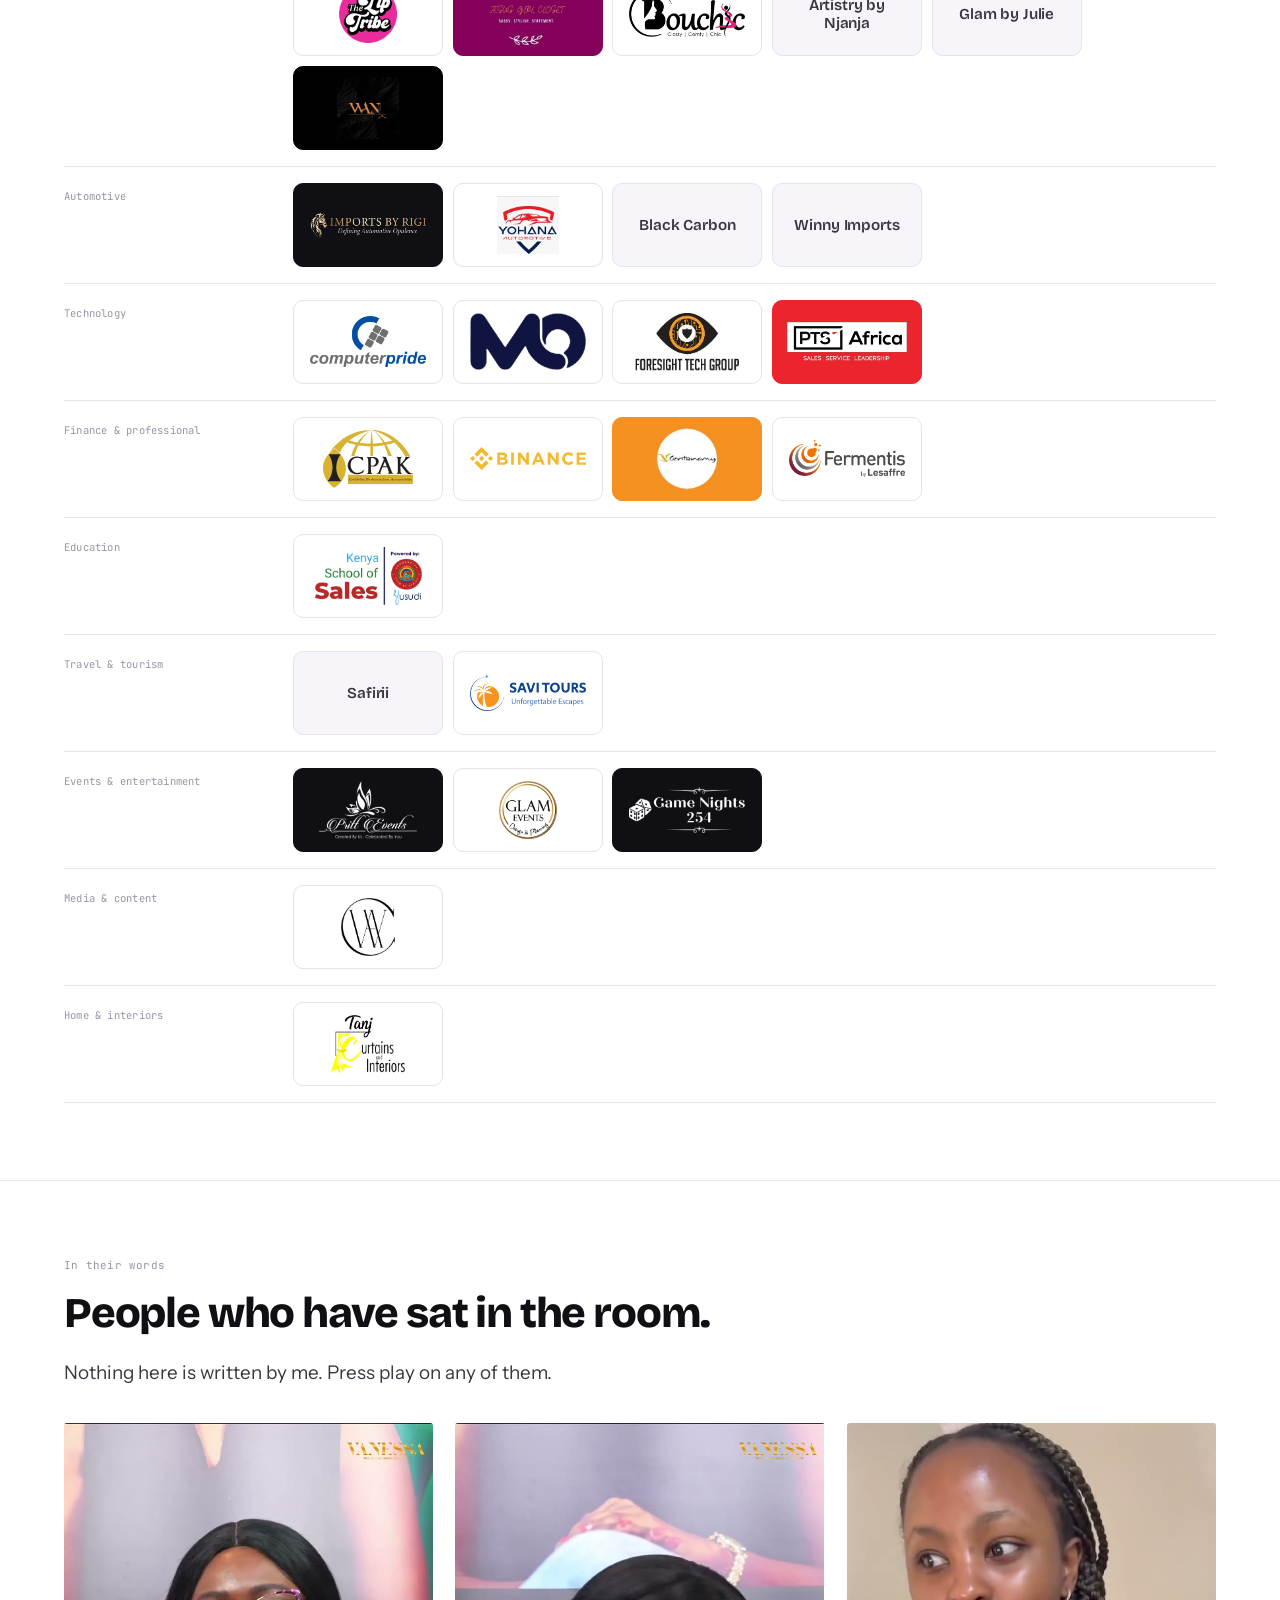
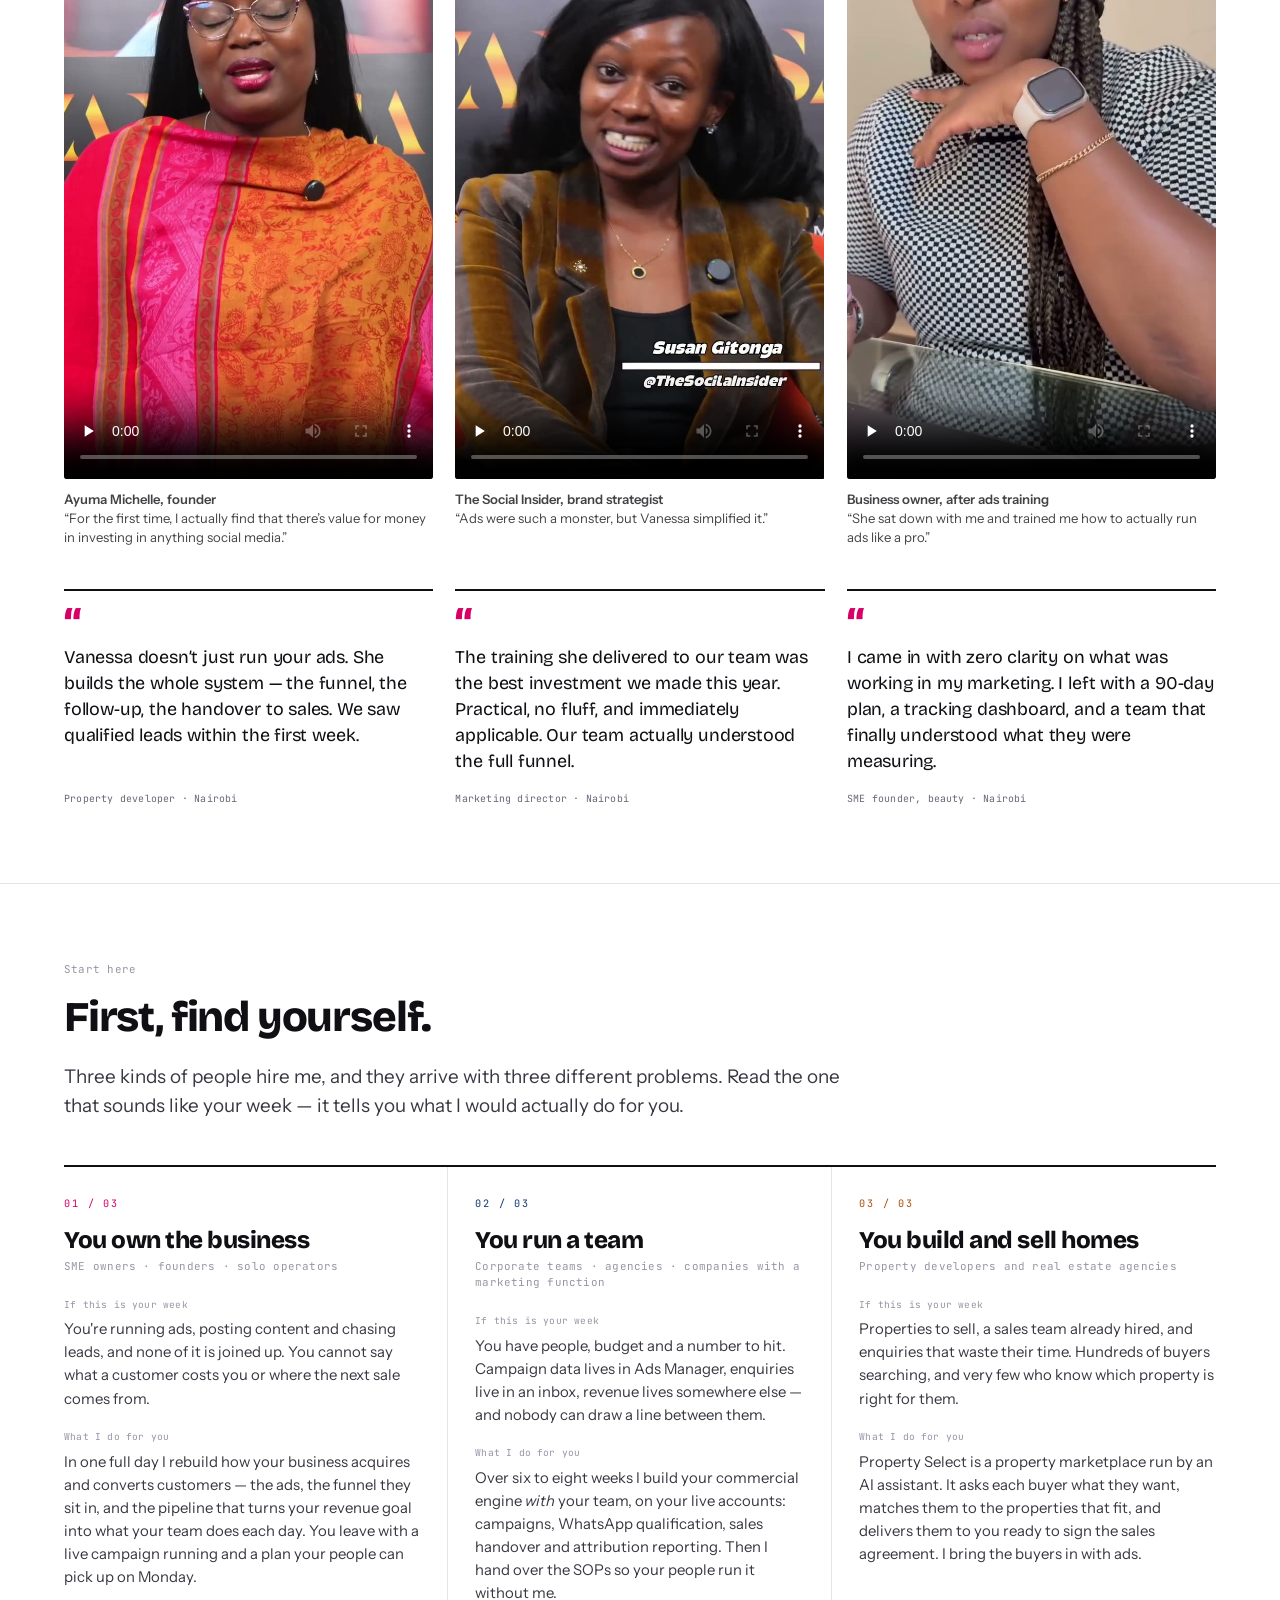
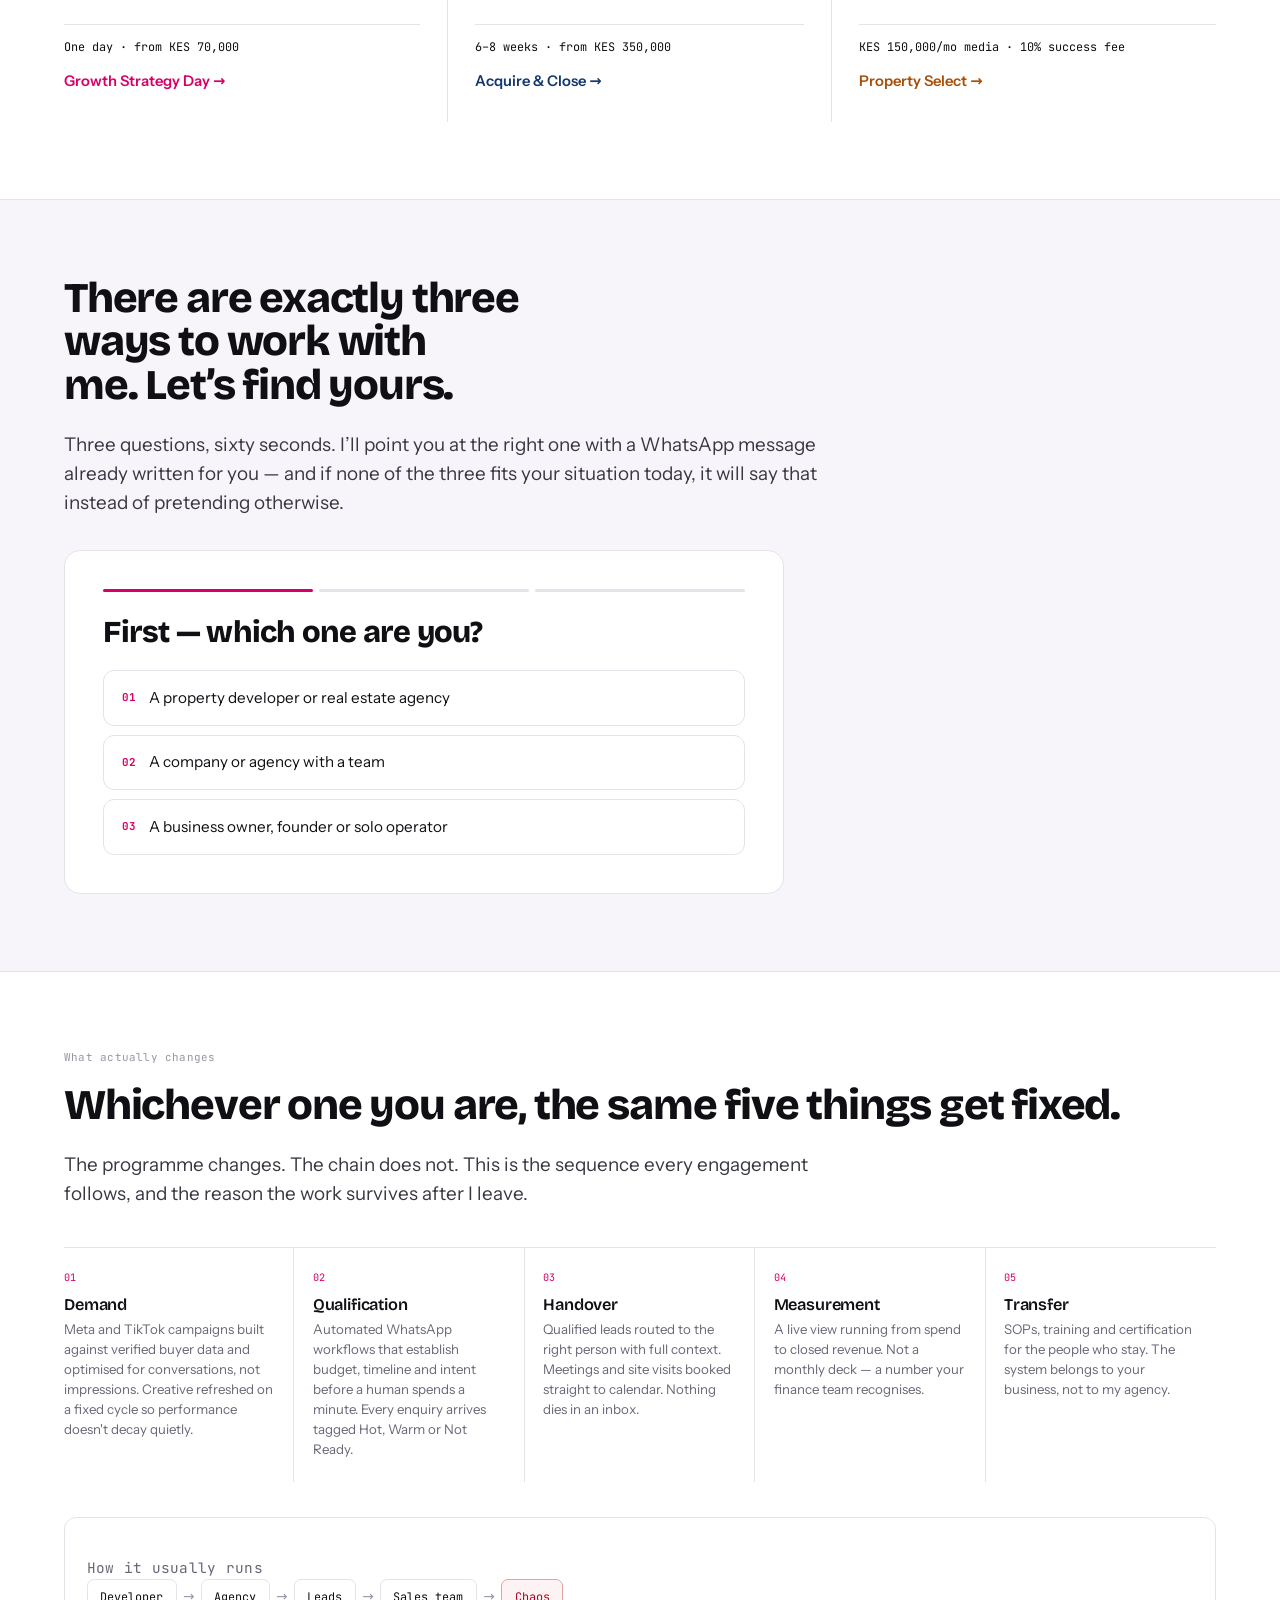
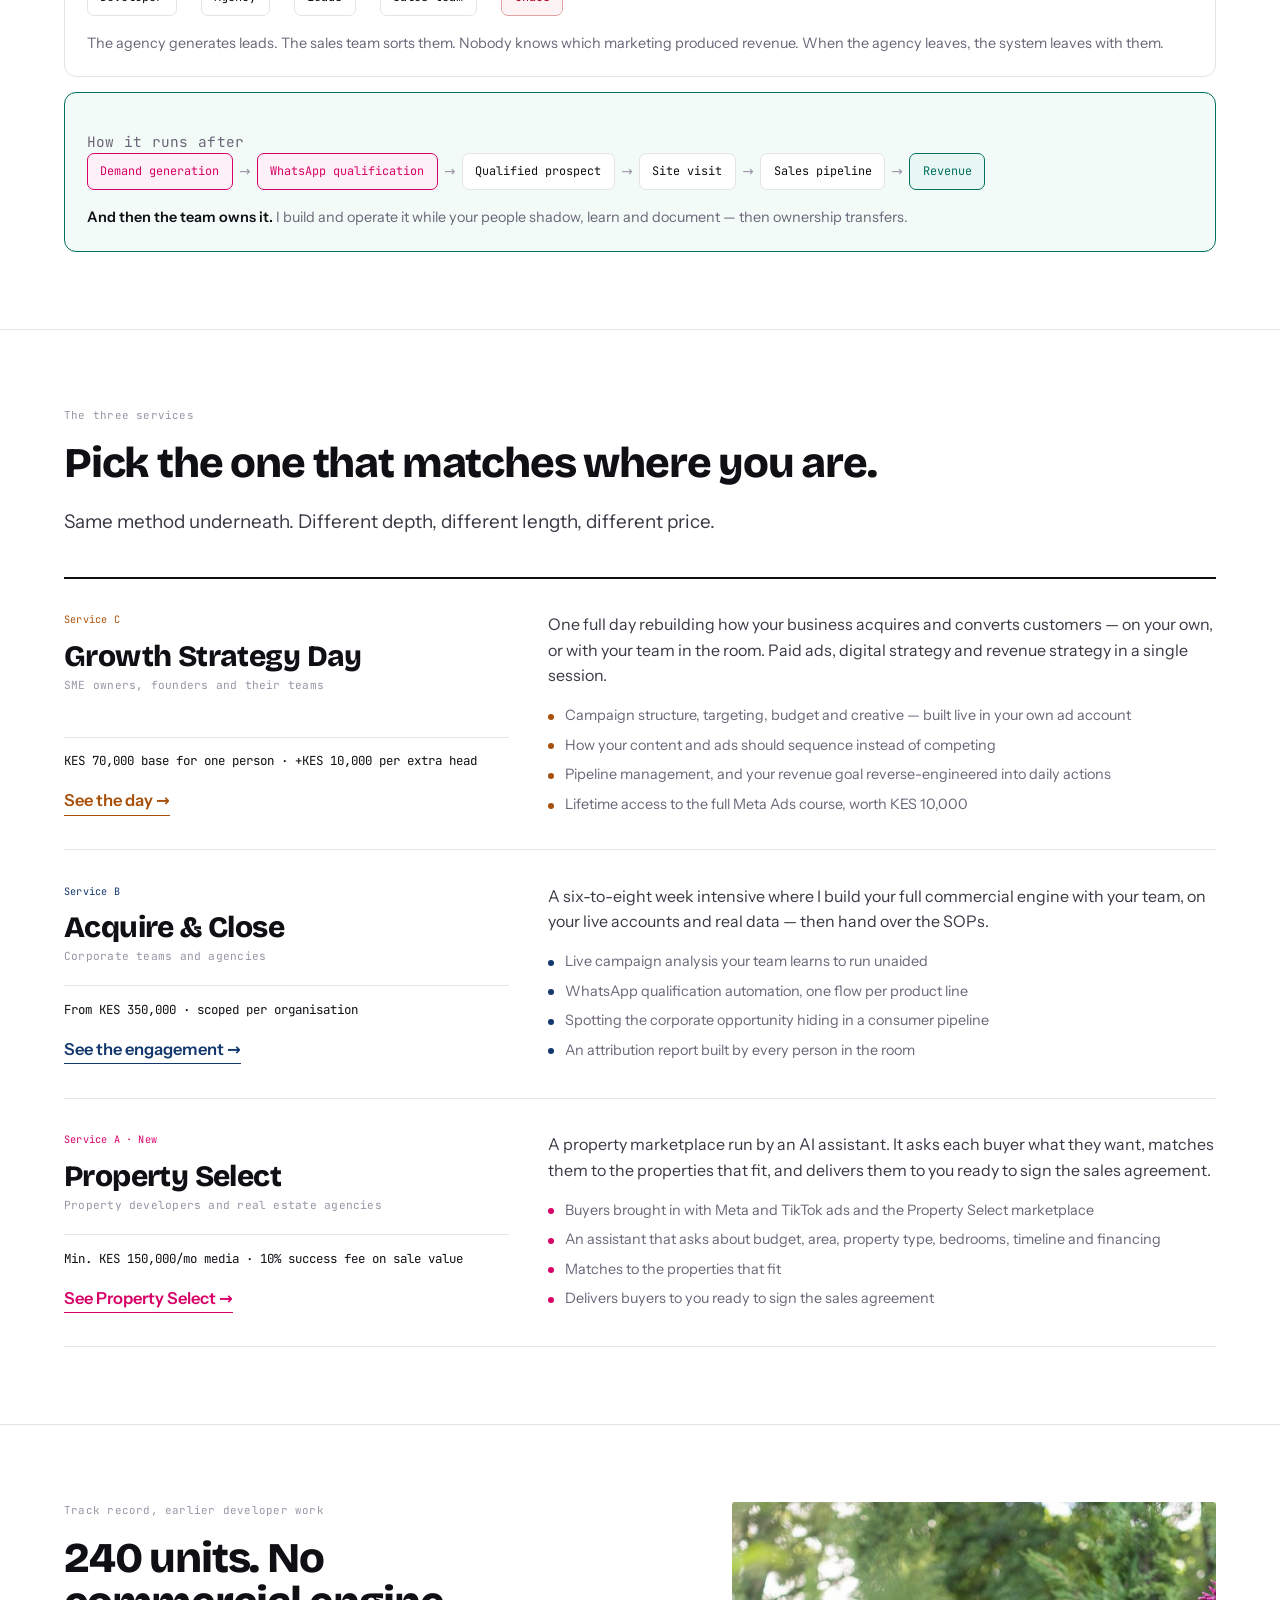
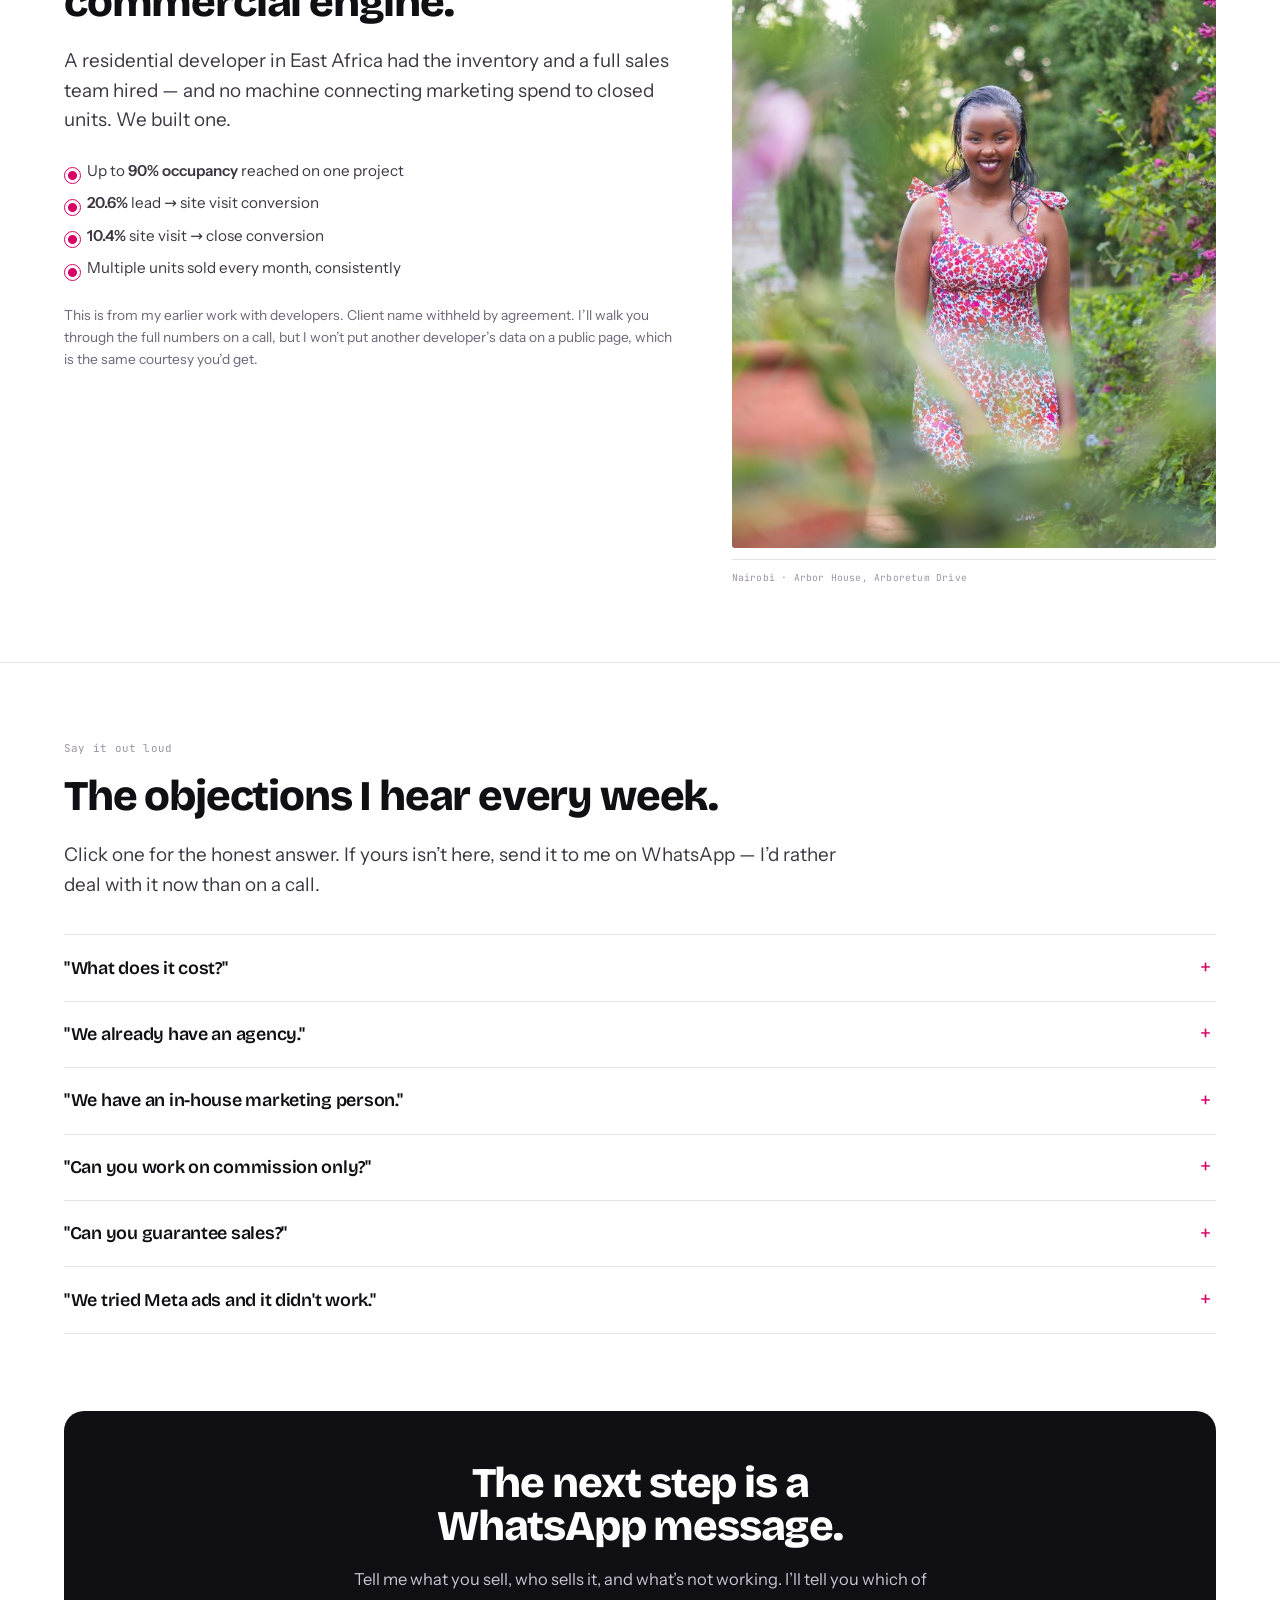
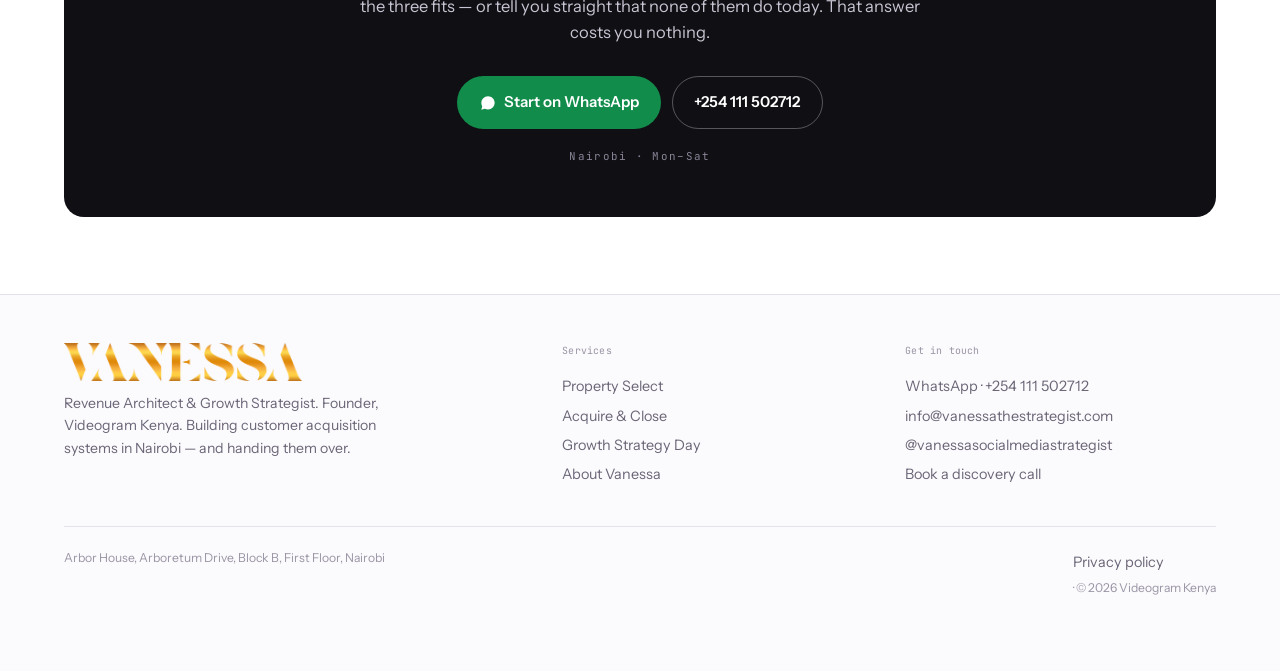
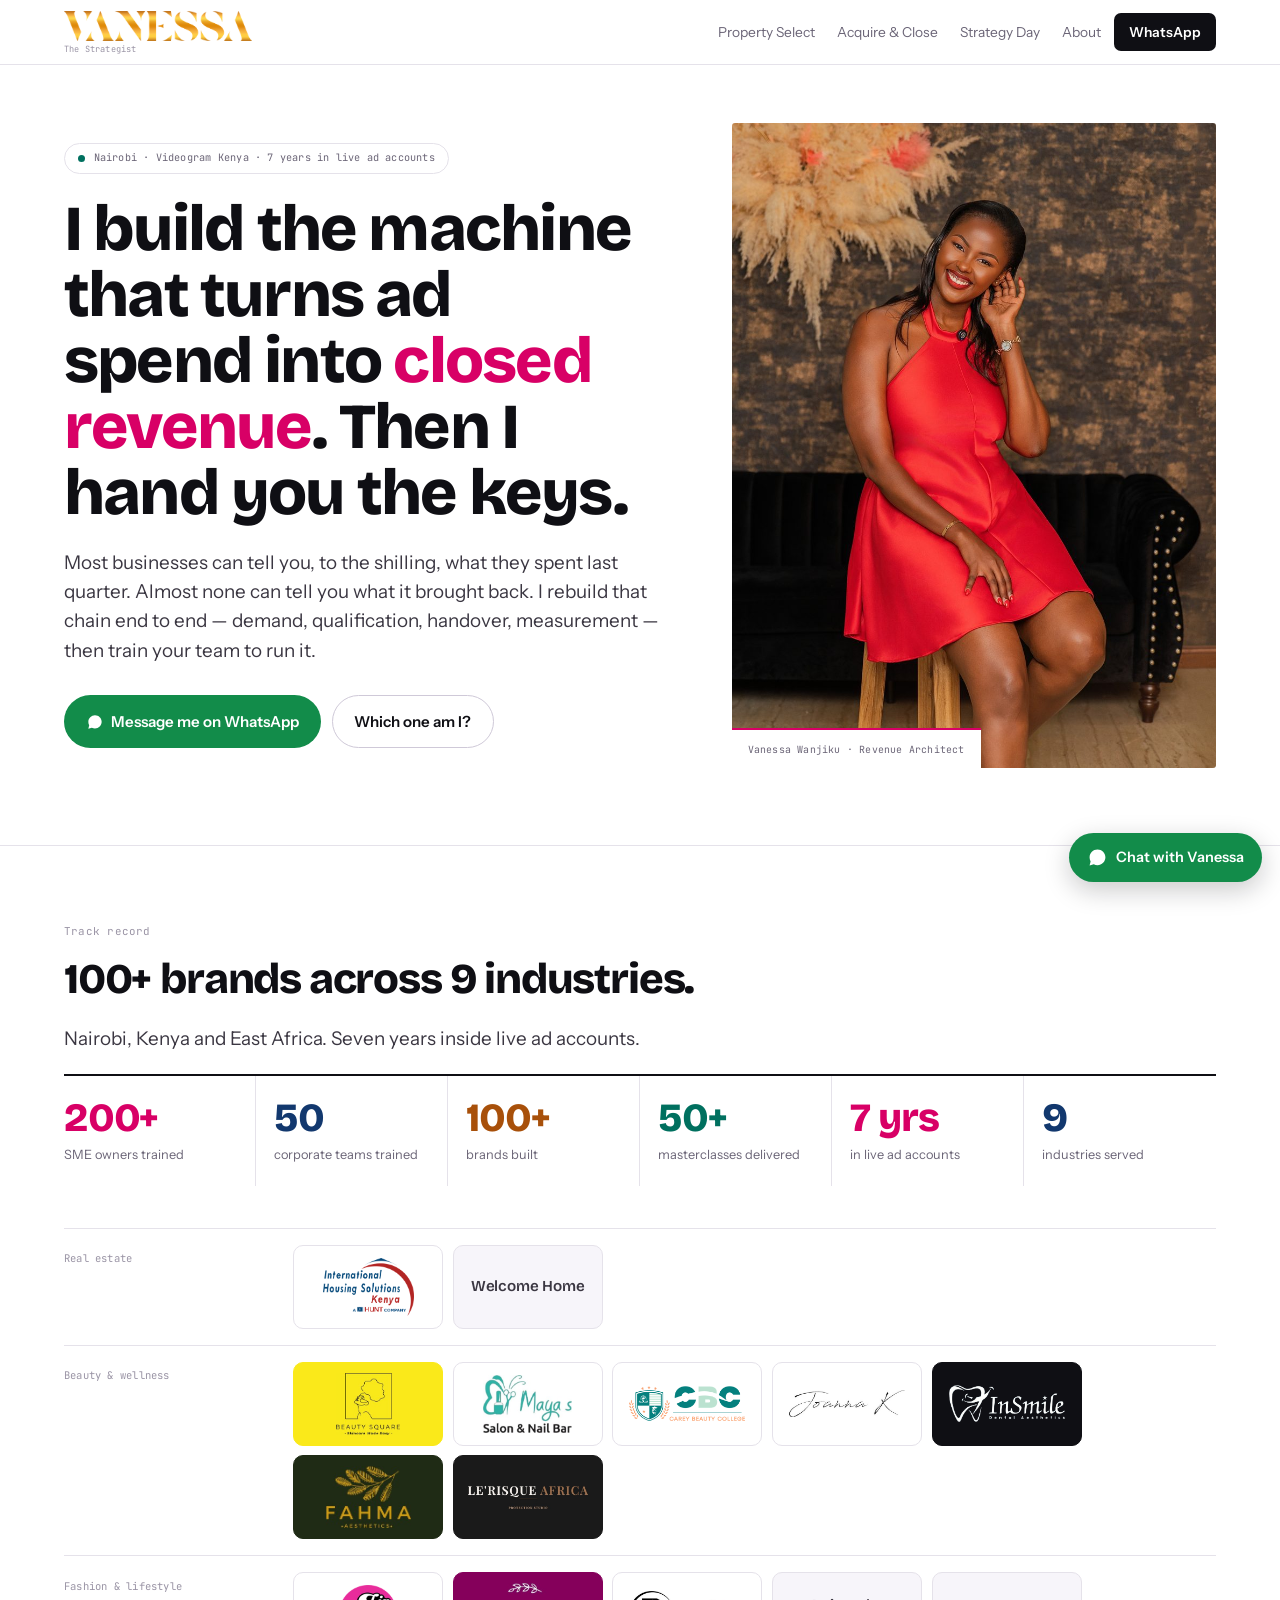
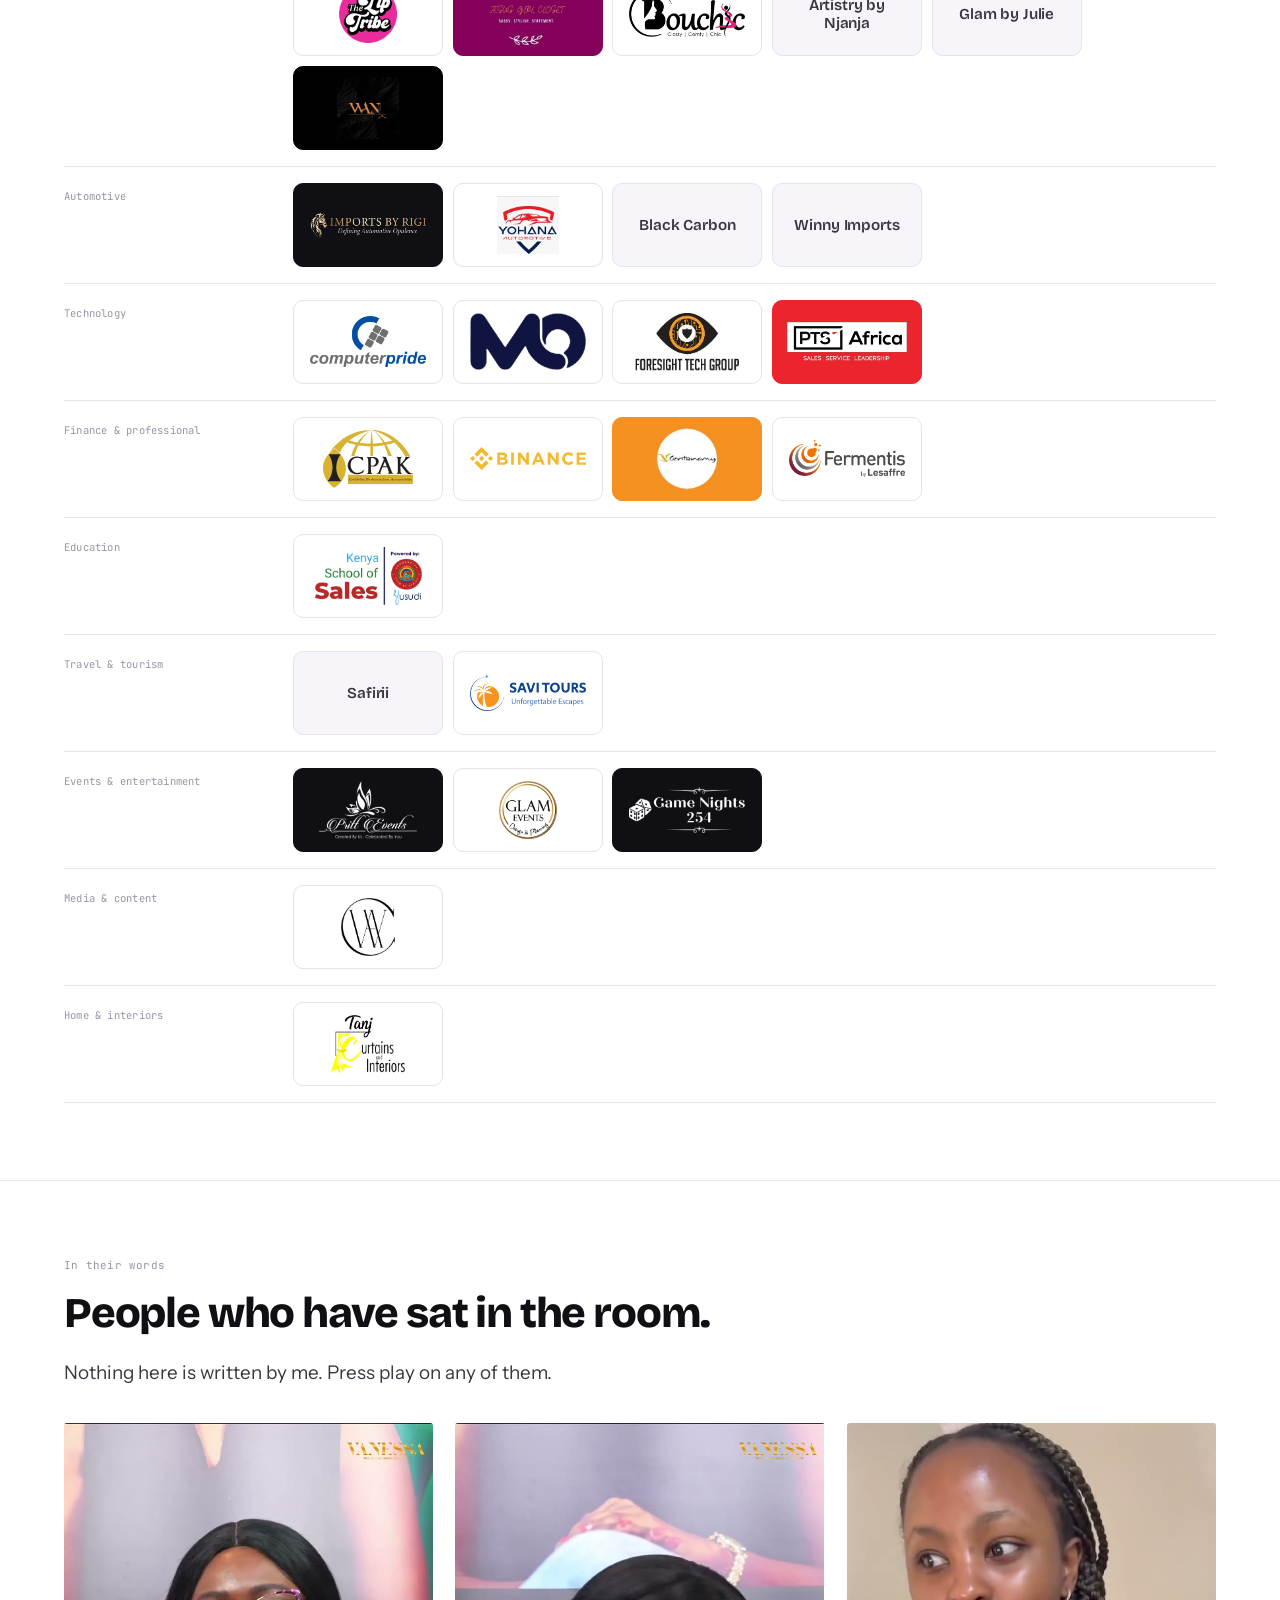
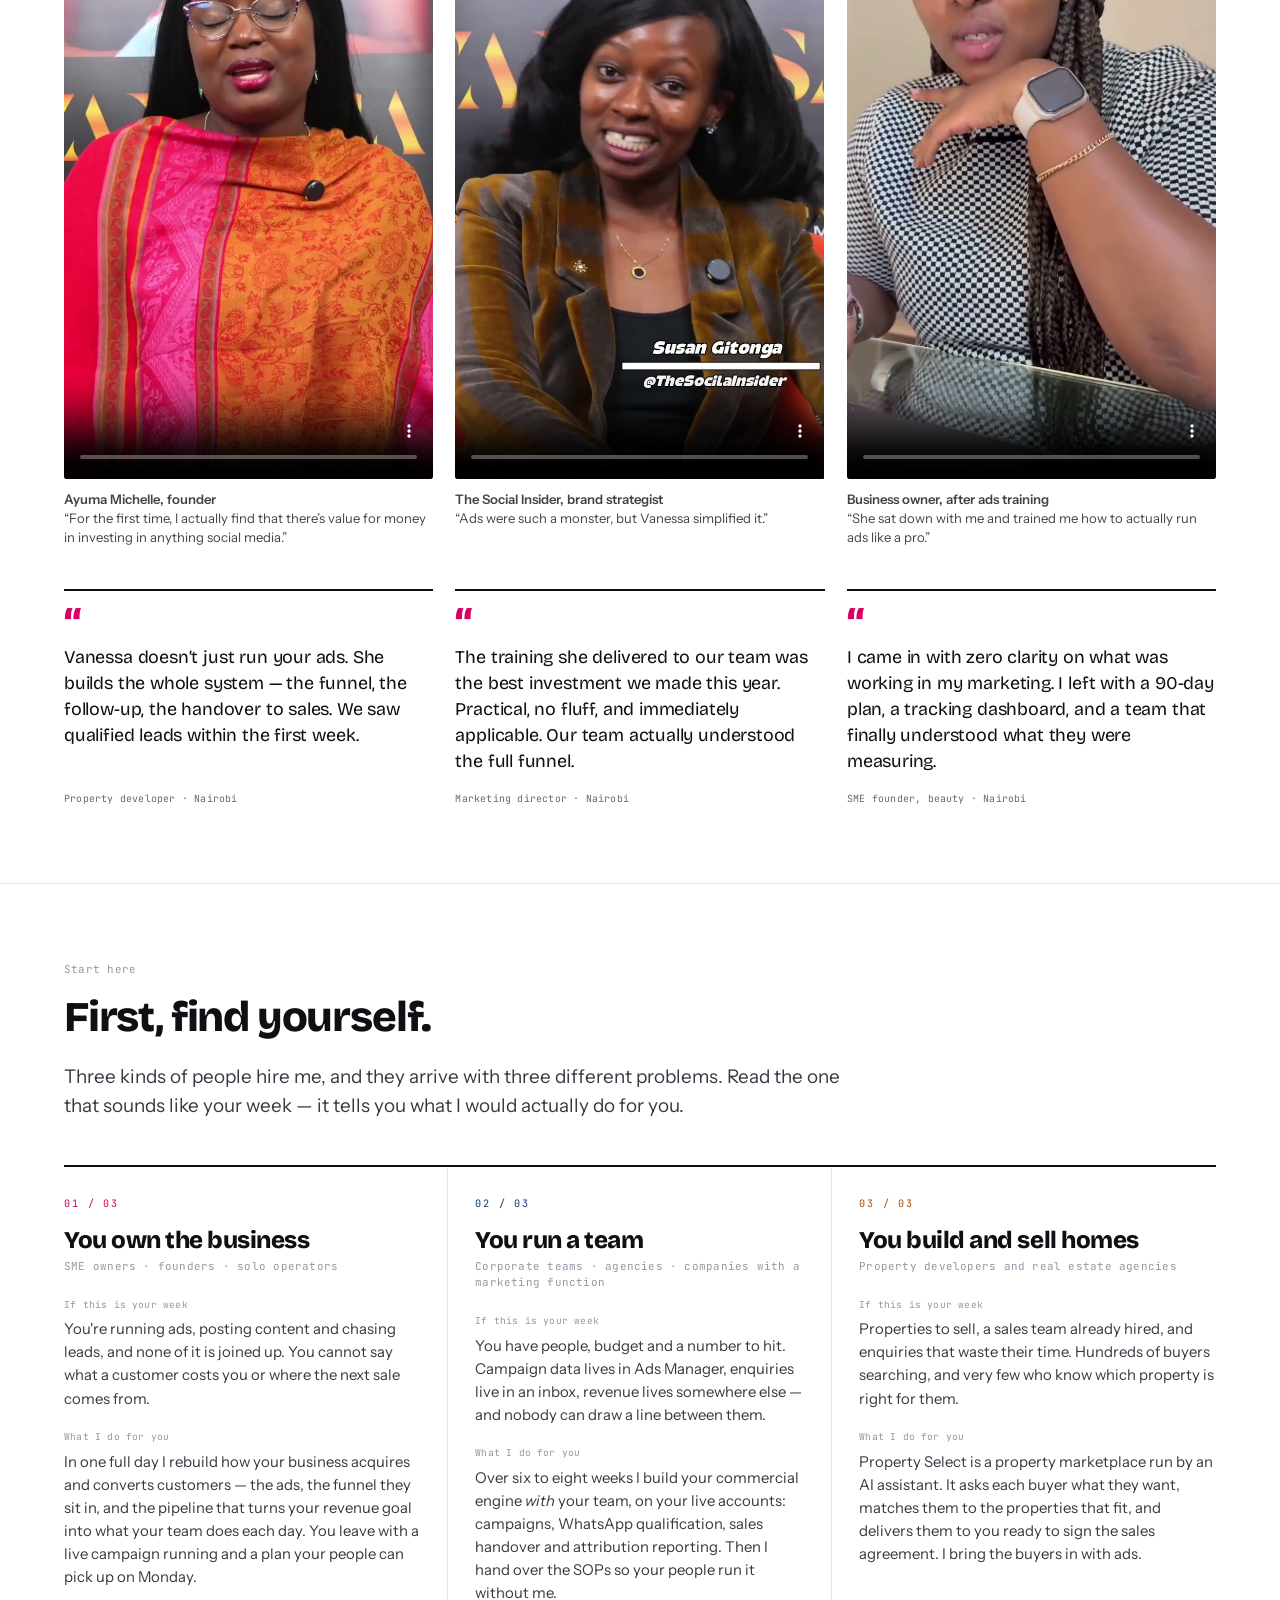
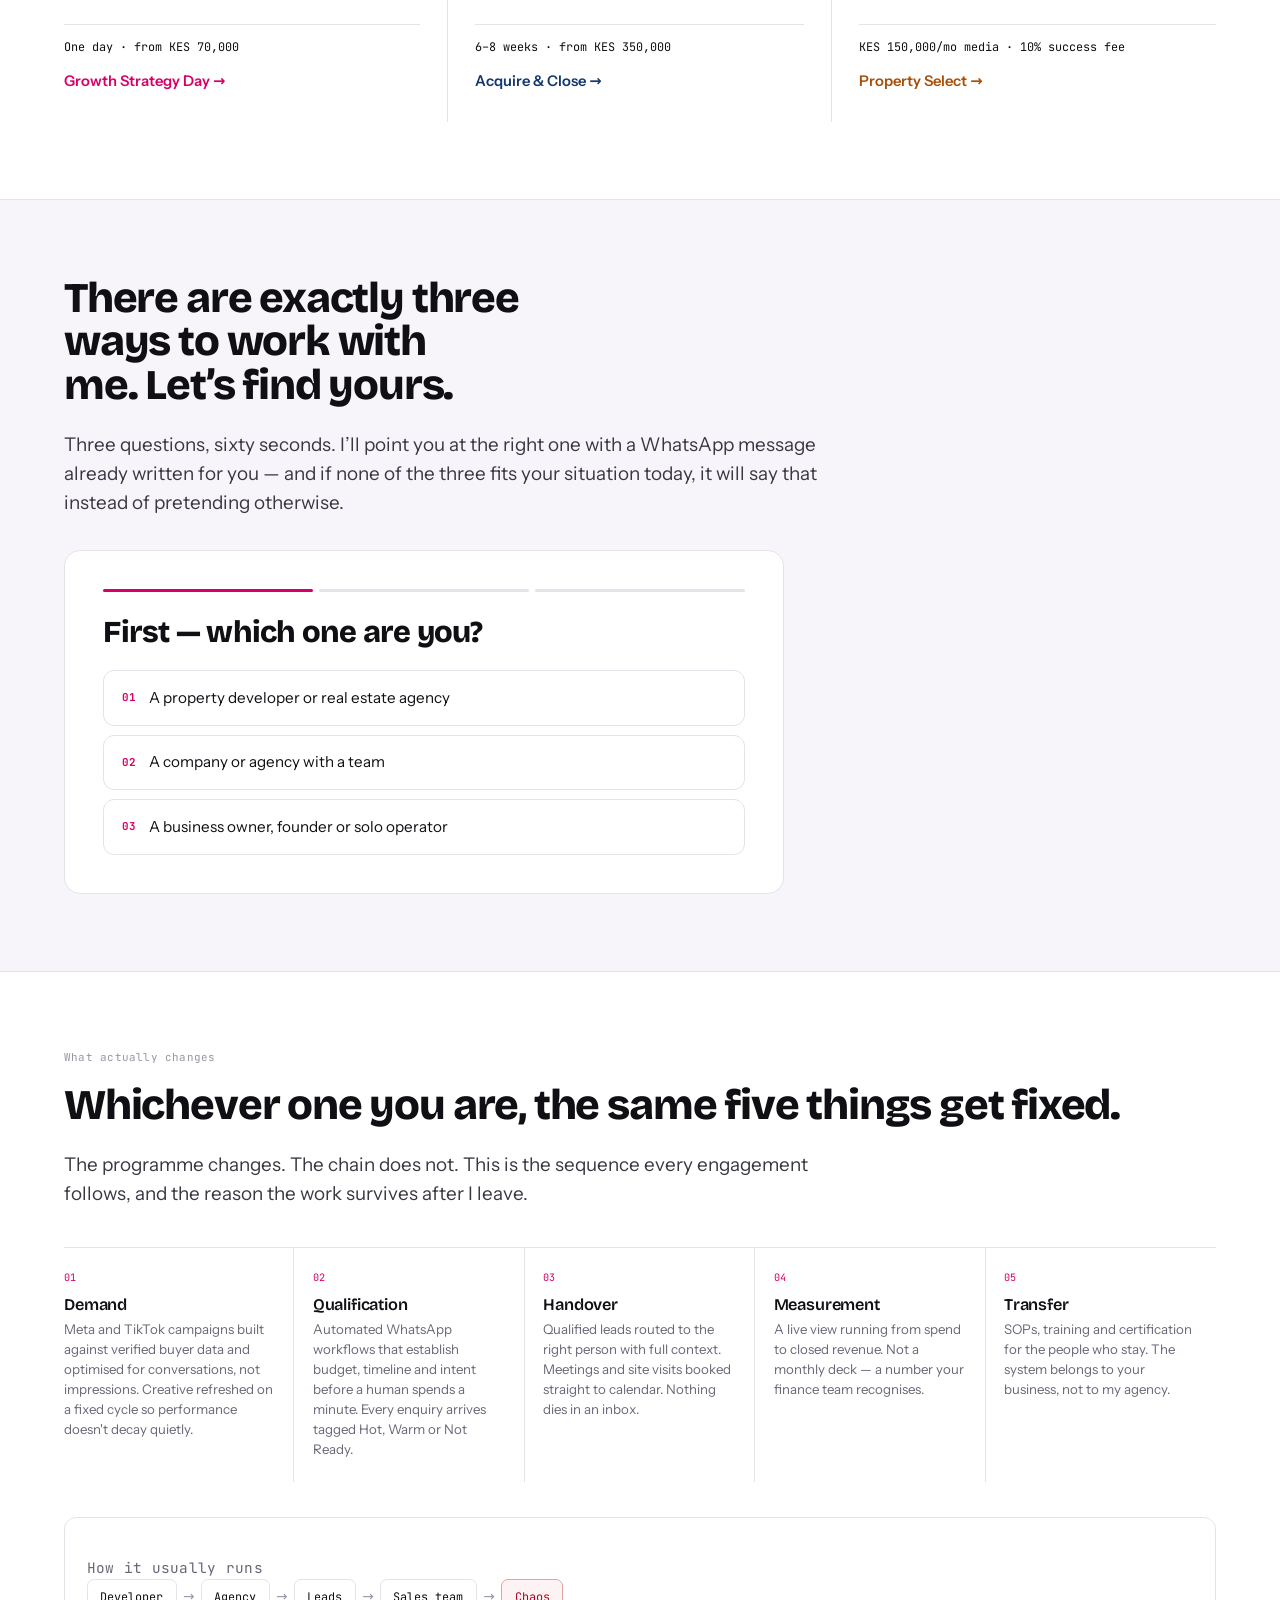
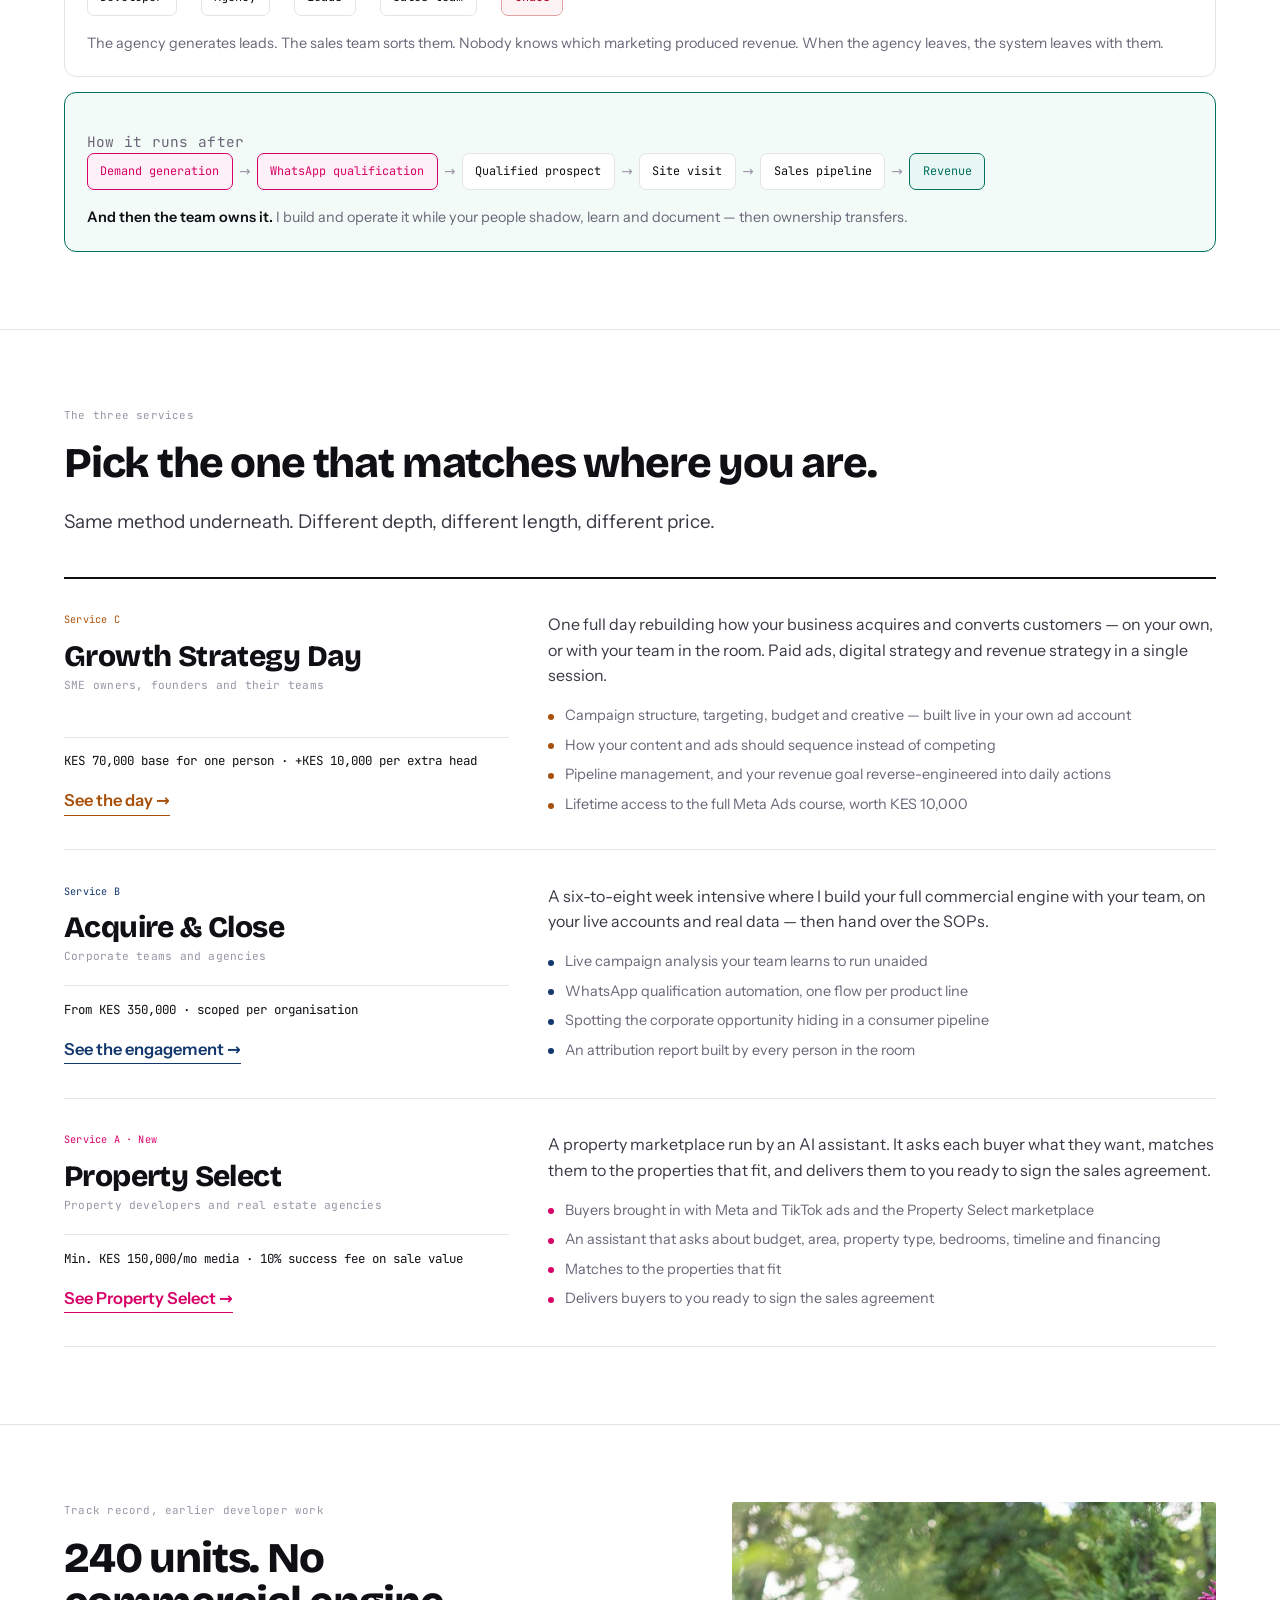
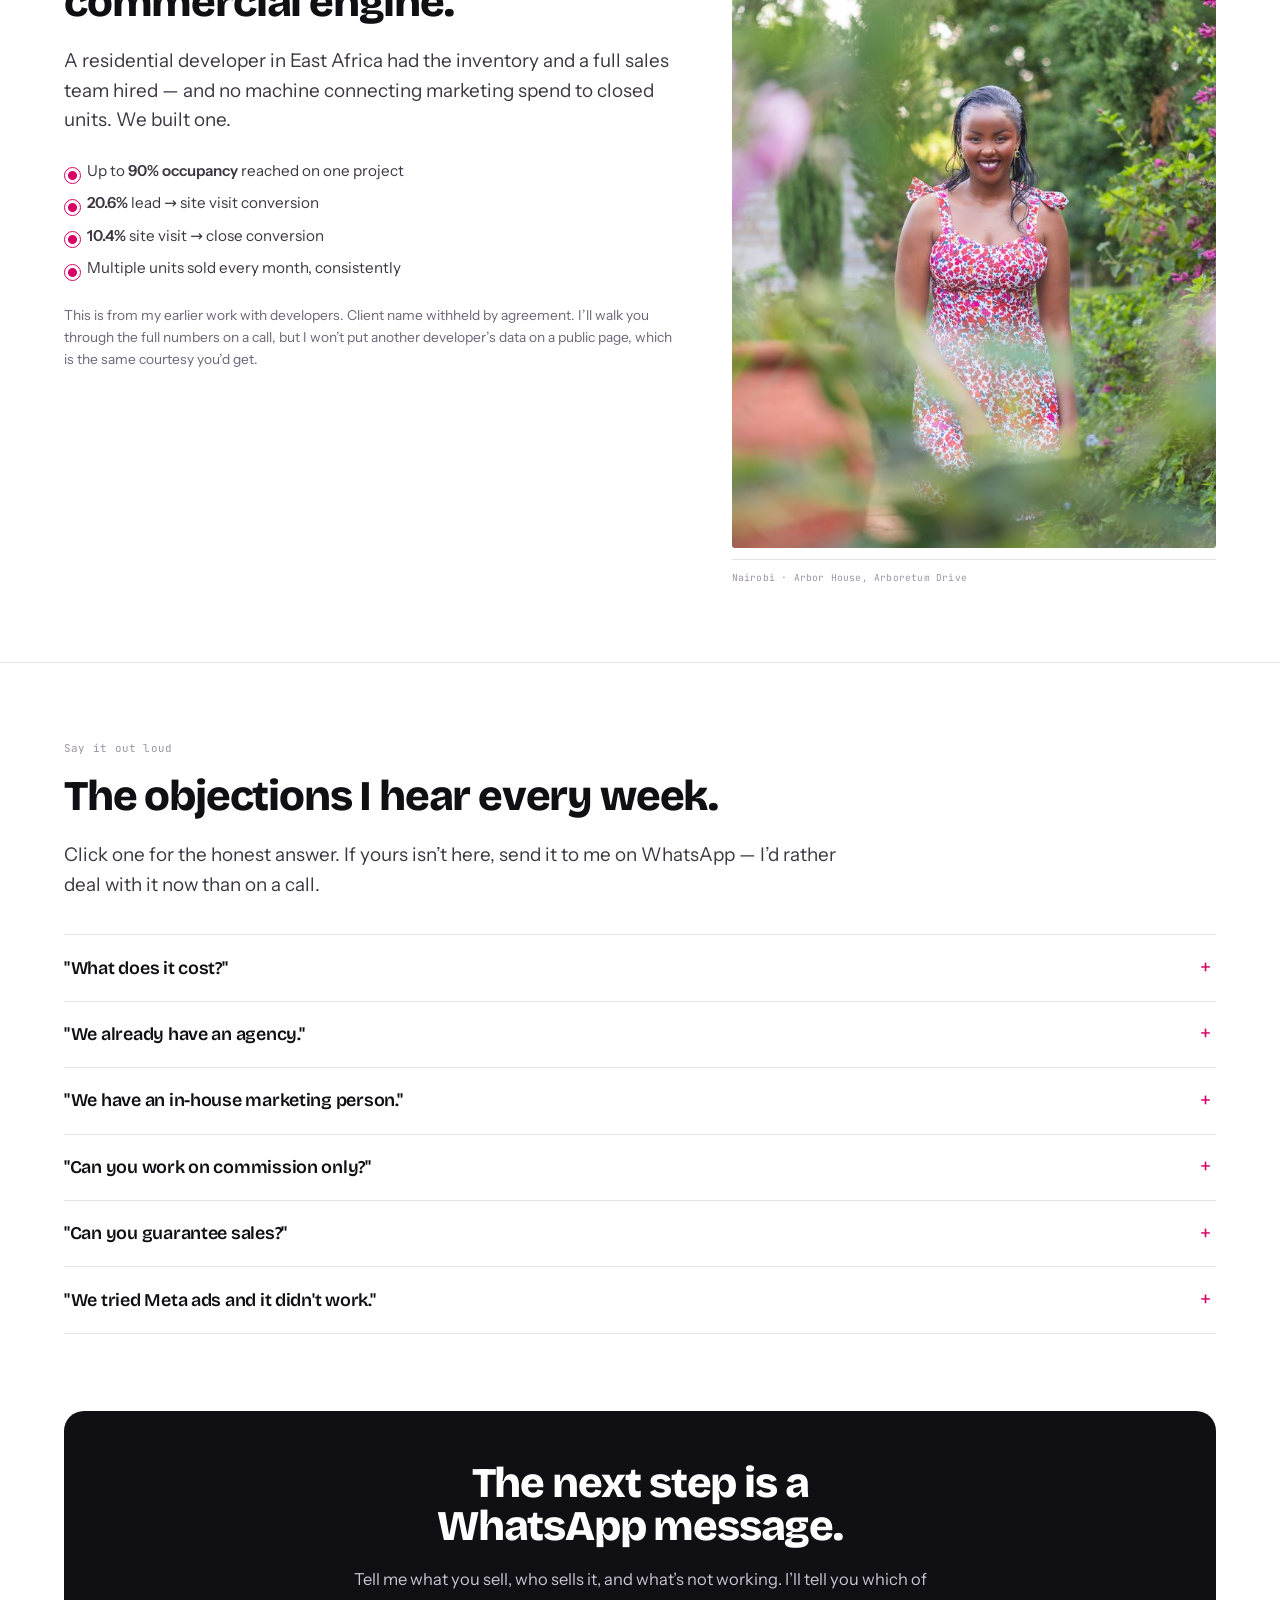
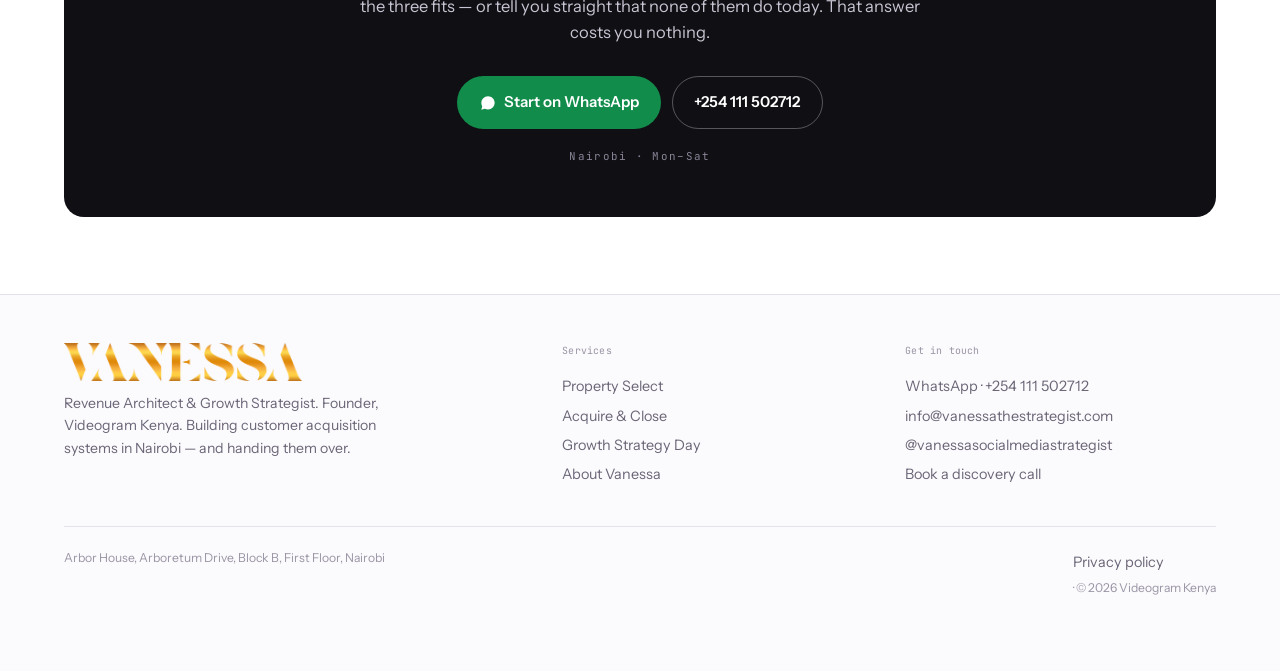
